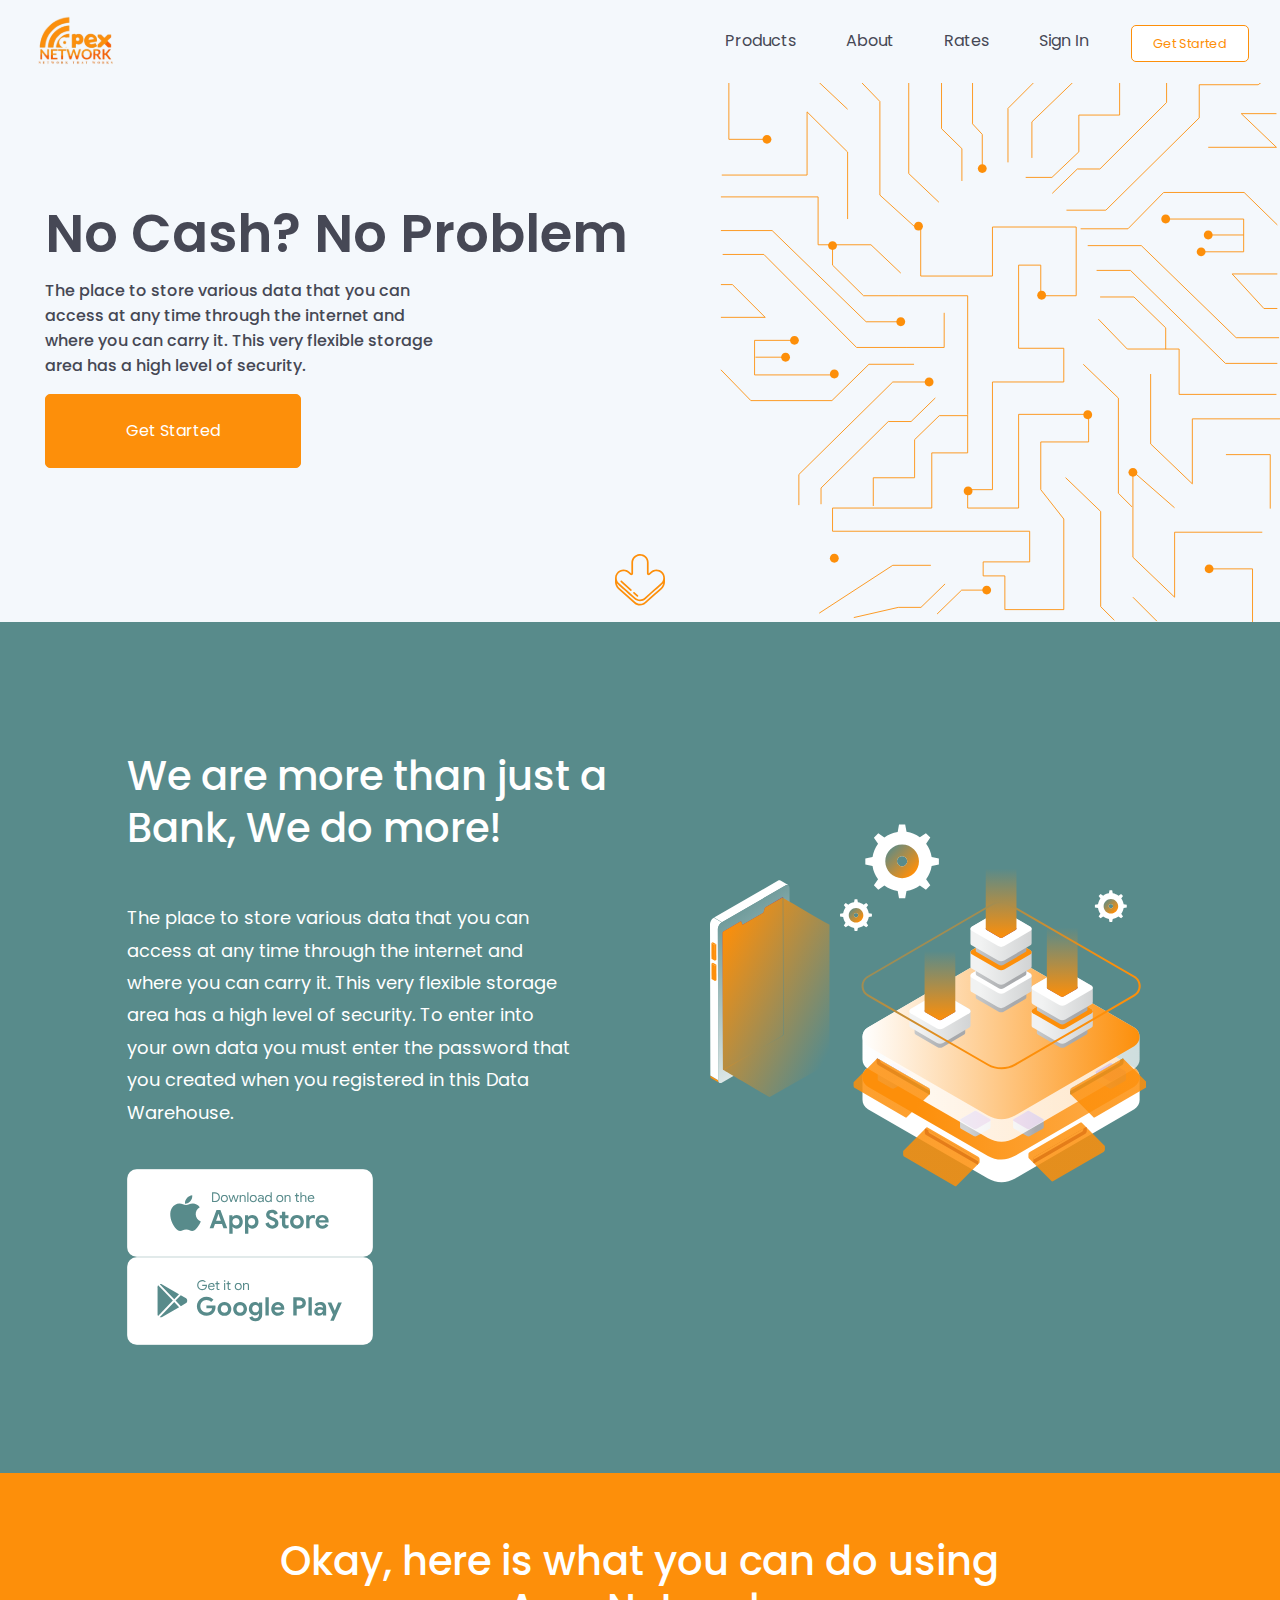
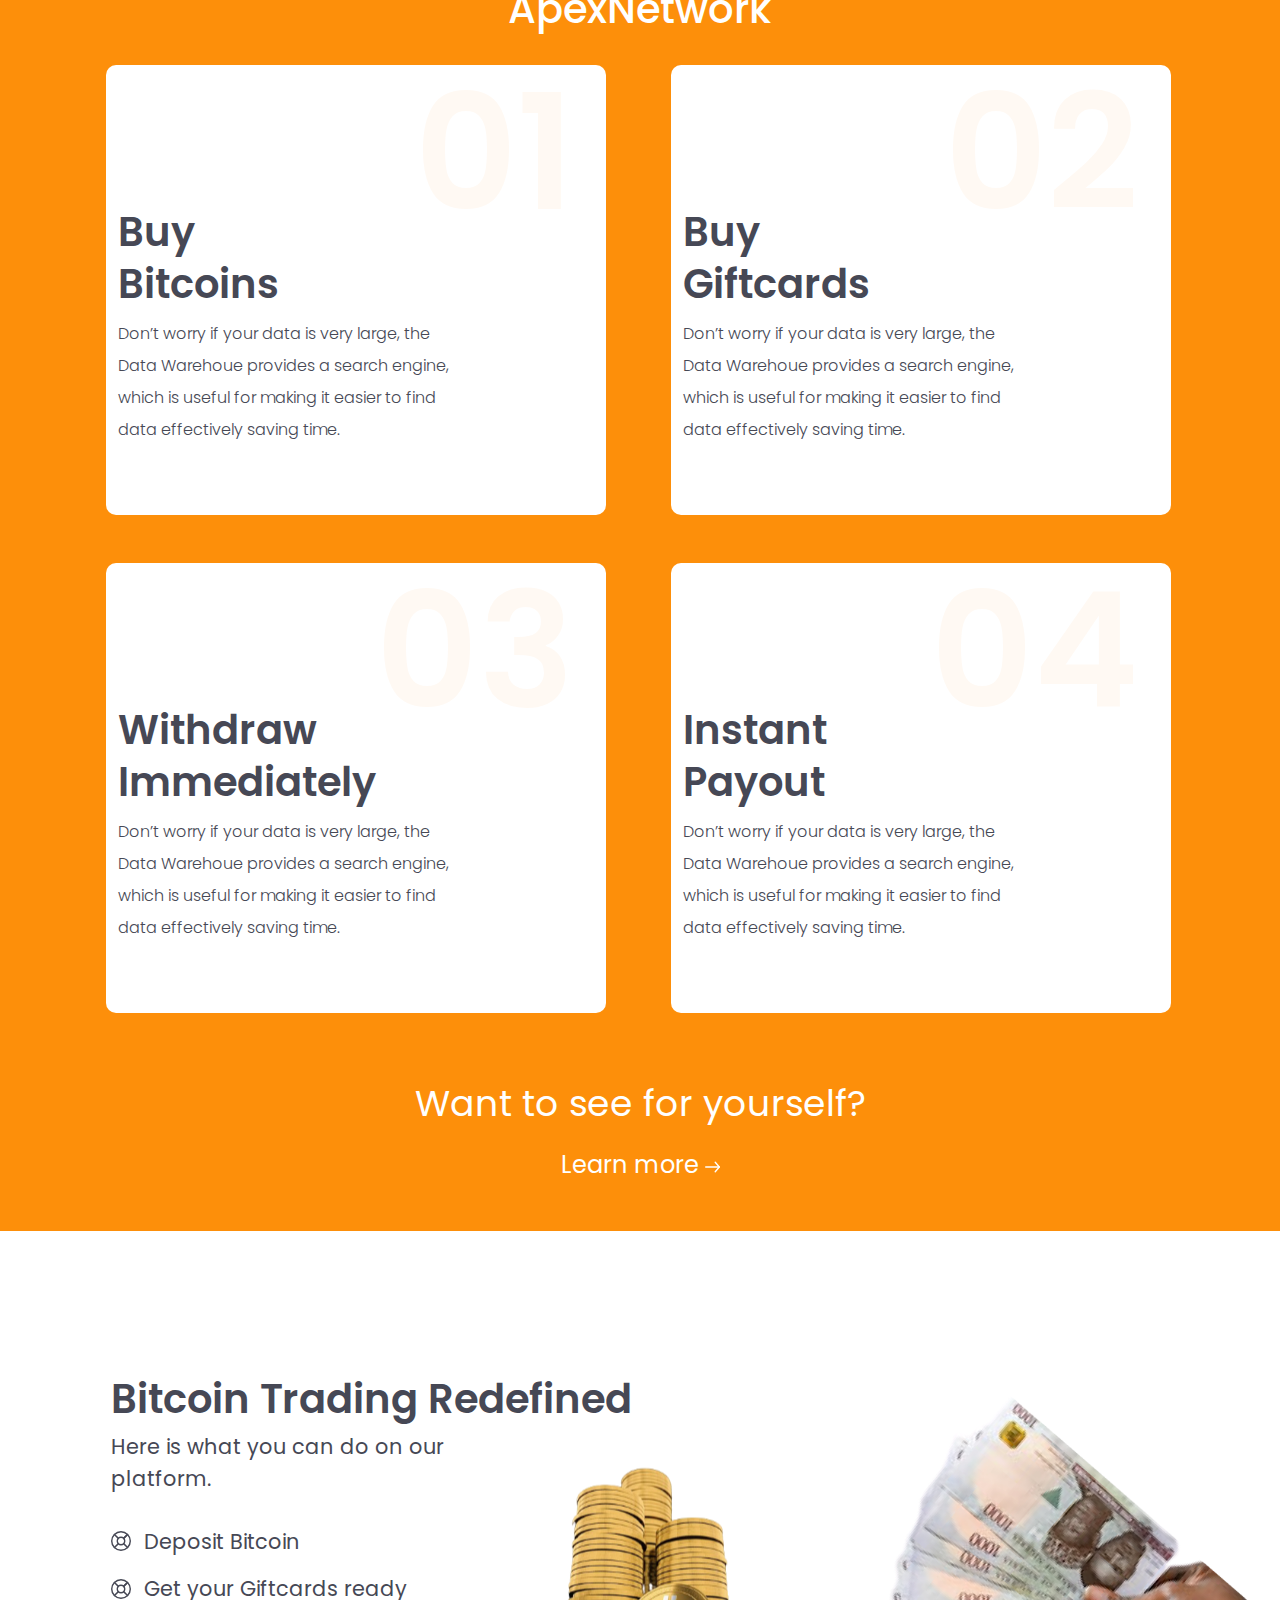
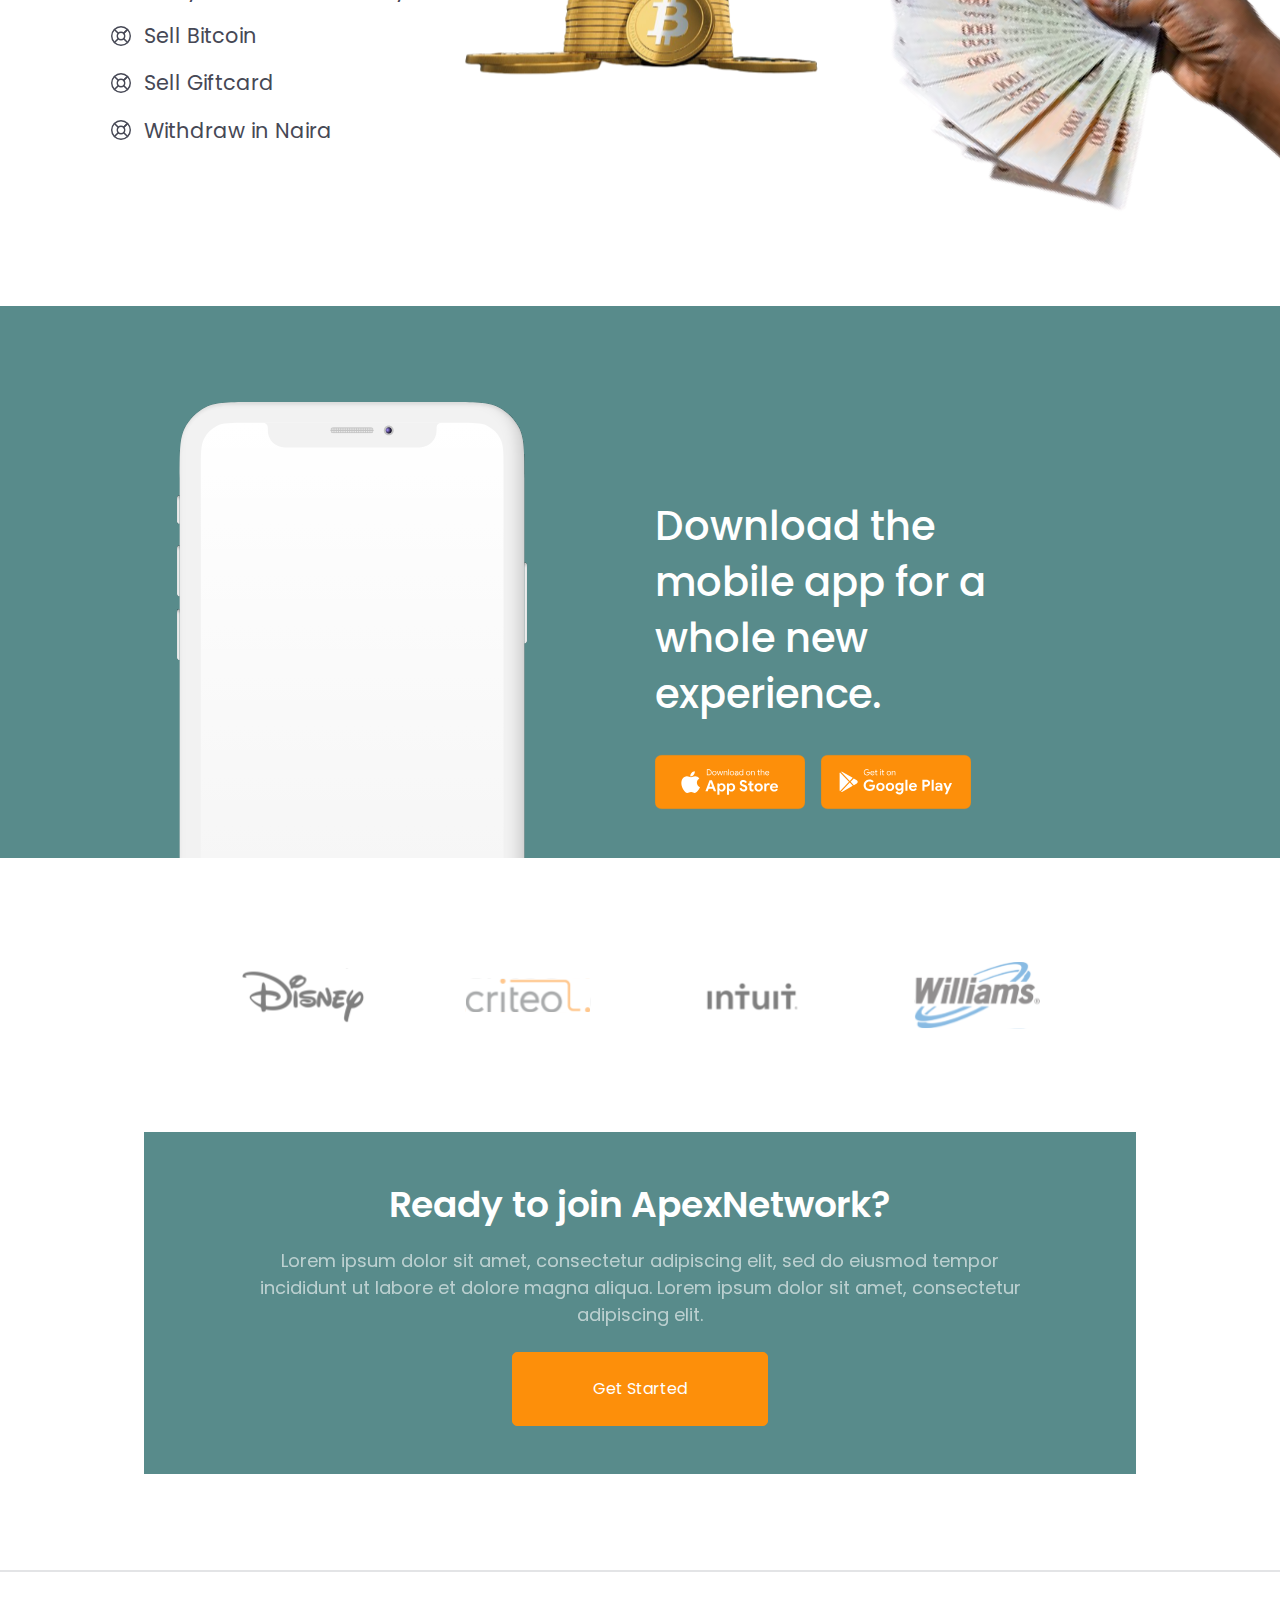
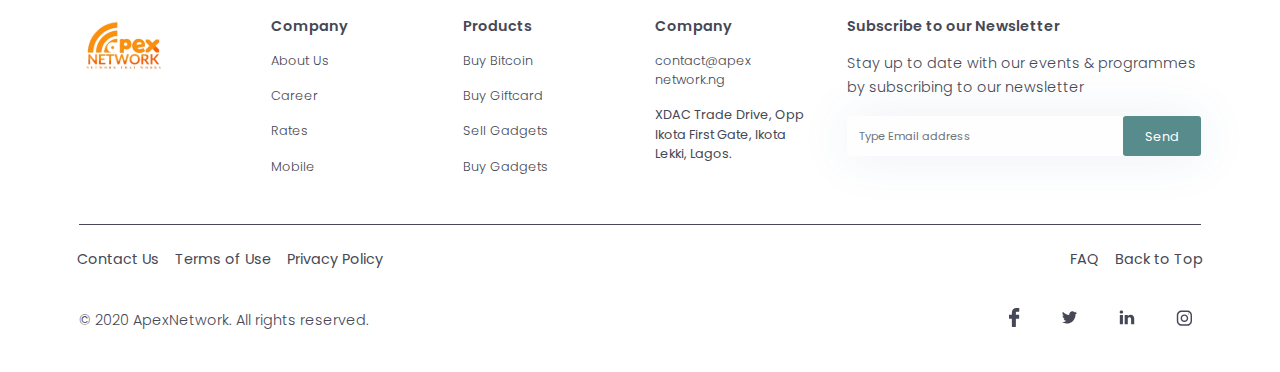
==== index.html @ d87a384f "fix styling" ====
<!DOCTYPE html>
<html lang="en">
  <head>
    <!-- Required meta tags -->
    <meta charset="utf-8" />
    <meta
      name="viewport"
      content="width=device-width, initial-scale=1, shrink-to-fit=no"
    />

    <!-- Bootstrap CSS -->
    <link
      rel="stylesheet"
      href="https://stackpath.bootstrapcdn.com/bootstrap/4.5.2/css/bootstrap.min.css"
      integrity="sha384-JcKb8q3iqJ61gNV9KGb8thSsNjpSL0n8PARn9HuZOnIxN0hoP+VmmDGMN5t9UJ0Z"
      crossorigin="anonymous"
    />

    <title>Apex | Home</title>
    <!-- Main CSS -->
    <link rel="stylesheet" href="./assets/css/style.css" />
  </head>
  <body>
    <!-- ** Header Starts ** -->
    <header id="header">
      <nav class="navbar navbar-expand-lg fixed-top">
        <!-- Container starts -->
        <div class="container">
          <!-- Logo -->
          <a class="navbar-brand" href="./index.html"
            ><img src="./assets/images/logo/logo.svg" class="logo" alt=""
          /></a>

          <!-- Mobile Toggler -->
          <button
            class="navbar-toggler"
            type="button"
            data-toggle="collapse"
            data-target="#navbarTogglerDemo02"
            aria-controls="navbarTogglerDemo02"
            aria-expanded="false"
            style="outline: 0;"
            aria-label="Toggle navigation"
          >
            <span class="bar"></span>
          </button>

          <!-- Nav Items -->
          <div class="collapse navbar-collapse" id="navbarTogglerDemo02">
            <ul class="navbar-nav mt-2 mt-lg-0 ml-auto">
              <li class="nav-item">
                <a class="nav-link" href="./product.html"
                  >Products<span class="sr-only">(current)</span></a
                >
              </li>
              <li class="nav-item">
                <a class="nav-link" href="./about.html">About</a>
              </li>
              <li class="nav-item">
                <a class="nav-link" href="">Rates</a>
              </li>
              <li class="nav-item">
                <a class="nav-link" href="#">Sign In</a>
              </li>
              <li class="nav-item button">
                <a href="" class="btn btn-get-started">Get Started</a>
              </li>
            </ul>
          </div>
        </div>
        <!-- Container ends -->
      </nav>
    </header>
    <!-- Header Ends -->

    <!-- ** Hero Starts ** -->
    <section id="hero">
      <div class="container mobile">
        <div class="row">
          <div class="col-md-6 col-sm-12 text-center hero-content">
            <h1 class="hero-heading">No Cash? No Problem</h1>
            <p class="hero-text">
              The place to store various data that you can access at any time
              through the internet and where you can carry it. This very
              flexible storage area has a high level of security.
            </p>
            <a href="" class="btn btn-primary">Get Started</a>
          </div>
        </div>
        <div class="row text-center">
          <a href="#guide" class="arrow-down">
            <img src="./assets/images/icons/arrow-down.svg" alt="Icon" />
          </a>
        </div>
      </div>
      <img src="./assets/images/hero-img.svg" alt="" class="hero-img mobile" />

      <!-- Desktop -->
      <div class="hero-content-wrapper desktop">
        <!-- Hero Content -->
        <div class="hero-content">
          <h1 class="hero-heading">No Cash? No Problem</h1>
          <p class="hero-text">
            The place to store various data that you can access at any time
            through the internet and where you can carry it. This very flexible
            storage area has a high level of security.
          </p>
          <a href="" class="btn btn-primary">Get Started</a>
        </div>

        <!-- Hero Image -->
        <img
          src="./assets/images/hero-img.svg"
          alt="Network"
          class="desktop-hero-img"
        />
      </div>
      <div class="row text-center">
        <a href="#guide" class="arrow-down">
          <img src="./assets/images/icons/arrow-down.svg" alt="Icon" />
        </a>
      </div>
    </section>
    <!-- Hero Ends -->

    <!-- ** Download Section ** -->
    <section id="download">
      <div class="container">
        <div class="row">
          <div class="col-md-6 col-sm-12">
            <div class="download-content">
              <h2 class="download-heading">
                We are more than just a Bank, We do more!
              </h2>
              <p class="download-text">
                The place to store various data that you can access at any time
                through the internet and where you can carry it. This very
                flexible storage area has a high level of security. To enter
                into your own data you must enter the password that you created
                when you registered in this Data Warehouse.
              </p>
              <div class="download-icons">
                <a href="#" class="apple">
                  <img
                    src="./assets/images/icons/apple-download.svg"
                    alt="Apple Download"
                  />
                </a>
                <a href="#" class="playstore">
                  <img
                    src="./assets/images/icons/playstore-download.svg"
                    alt="Apple Download"
                  />
                </a>
              </div>
            </div>
          </div>
          <div class="col-md-6 col-sm-12">
            <div class="download-img text-center">
              <svg
                width="617"
                height="511"
                viewBox="0 0 617 511"
                fill="none"
                xmlns="http://www.w3.org/2000/svg"
              >
                <path
                  d="M606.9 357C607 351.8 604.4 346.5 599.3 343.5L422 241.3C414.9 237.2 406.1 237.2 399 241.3L223 343.6C217.9 346.6 215.4 351.7 215.4 356.9C215.4 362.1 215.4 383.7 215.4 388.8C215.4 393.9 218 399.1 223.1 402L392.7 499.9C404.6 506.8 419.2 506.7 431 499.8L599.3 402C604.4 399 606.9 393.9 606.9 388.7C606.9 383.6 606.8 362.1 606.9 357Z"
                  fill="url(#paint0_linear)"
                />
                <path
                  d="M399 241.3L223 343.6C212.8 349.5 212.9 364.2 223 370.1L392.6 468C404.5 474.9 419.1 474.8 430.9 467.9L599.2 370.1C609.4 364.2 609.3 349.5 599.2 343.6L422 241.3C414.9 237.1 406.1 237.2 399 241.3Z"
                  fill="url(#paint1_linear)"
                />
                <path
                  d="M376.9 471.2L305.3 429.8C304.2 429.2 303.4 429.7 303.4 430.9V435.2C303.4 436.4 304.3 437.9 305.3 438.5L376.9 479.9C378 480.5 378.8 480 378.8 478.8V474.5C378.9 473.3 378 471.8 376.9 471.2Z"
                  fill="url(#paint2_linear)"
                />
                <path
                  d="M376.9 471.2L308.3 431.6V432.5C308.3 433.7 309.2 435.2 310.2 435.8L378.8 475.4V474.5C378.9 473.3 378 471.8 376.9 471.2Z"
                  fill="white"
                />
                <path
                  d="M458.7 469.2L530.3 427.8C531.4 427.2 532.2 427.7 532.2 428.9V433.2C532.2 434.4 531.3 435.9 530.3 436.5L458.7 477.9C457.6 478.5 456.8 478 456.8 476.8V472.5C456.7 471.3 457.6 469.8 458.7 469.2Z"
                  fill="url(#paint3_linear)"
                />
                <path
                  d="M458.7 469.2L527.3 429.6V430.5C527.3 431.7 526.4 433.2 525.4 433.8L456.8 473.4V472.5C456.7 471.3 457.6 469.8 458.7 469.2Z"
                  fill="white"
                />
                <path
                  opacity="0.85"
                  d="M557.8 454.6C557.8 454.1 557.6 453.7 557.4 453.5L524.9 420.9C524.5 420.6 524 420.5 523.3 420.9L451.7 462.3C451.2 462.6 450.8 463.1 450.4 463.6C450 464.2 449.8 465 449.8 465.6V469.9C449.8 470.4 450 470.8 450.3 471.1L482.7 503.6C482.7 503.6 482.7 503.6 482.8 503.7L482.9 503.8C483.3 504 483.8 504 484.3 503.7L555.9 462.3C557 461.7 557.8 460.2 557.8 459V454.6Z"
                  fill="url(#paint4_linear)"
                />
                <path
                  opacity="0.85"
                  d="M272.8 461.6C272.8 461.1 273 460.7 273.2 460.5L305.7 427.9C306.1 427.6 306.6 427.5 307.3 427.9L378.9 469.3C379.4 469.6 379.8 470.1 380.2 470.6C380.6 471.2 380.8 472 380.8 472.6V476.9C380.8 477.4 380.6 477.8 380.3 478.1L347.9 510.6C347.9 510.6 347.9 510.6 347.8 510.7L347.7 510.8C347.3 511 346.8 511 346.3 510.7L274.7 469.3C273.6 468.7 272.8 467.2 272.8 466V461.6Z"
                  fill="url(#paint5_linear)"
                />
                <path
                  d="M587.699 350C587.699 349.4 587.399 348.9 586.899 348.5L567.299 337.2C566.499 336.7 565.499 336.7 564.799 337.2L545.199 348.5C544.599 348.8 544.399 349.4 544.399 350V360.2C544.399 360.8 544.699 361.3 545.199 361.7L563.999 372.5C565.299 373.3 566.899 373.3 568.199 372.5L586.799 361.7C587.399 361.4 587.599 360.8 587.599 360.2L587.699 350Z"
                  fill="url(#paint6_linear)"
                />
                <path
                  d="M564.7 337.2L545.2 348.5C544.1 349.2 544.1 350.8 545.2 351.4L564 362.2C565.3 363 566.9 363 568.2 362.2L586.8 351.4C587.9 350.7 587.9 349.1 586.8 348.5L567.2 337.2C566.4 336.8 565.5 336.8 564.7 337.2Z"
                  fill="url(#paint7_linear)"
                />
                <path
                  d="M471.4 417.4C471.4 416.8 471.1 416.3 470.6 415.9L451 404.6C450.2 404.1 449.2 404.1 448.5 404.6L429 415.9C428.4 416.2 428.2 416.8 428.2 417.4V427.6C428.2 428.2 428.5 428.7 429 429.1L447.8 439.9C449.1 440.7 450.7 440.7 452 439.9L470.6 429.1C471.2 428.8 471.4 428.2 471.4 427.6V417.4Z"
                  fill="url(#paint8_linear)"
                />
                <path
                  d="M448.4 404.6L428.9 415.9C427.8 416.6 427.8 418.2 428.9 418.8L447.7 429.6C449 430.4 450.6 430.4 451.9 429.6L470.5 418.8C471.6 418.1 471.6 416.5 470.5 415.9L450.9 404.6C450.2 404.2 449.2 404.2 448.4 404.6Z"
                  fill="url(#paint9_linear)"
                />
                <path
                  d="M236.9 350C236.9 349.4 237.2 348.9 237.7 348.5L257.3 337.2C258.1 336.7 259.1 336.7 259.8 337.2L279.3 348.5C279.9 348.8 280.1 349.4 280.1 350V360.2C280.1 360.8 279.8 361.3 279.3 361.7L260.6 372.5C259.3 373.3 257.7 373.3 256.4 372.5L237.8 361.7C237.2 361.4 237 360.8 237 360.2L236.9 350Z"
                  fill="url(#paint10_linear)"
                />
                <path
                  d="M259.9 337.2L279.4 348.5C280.5 349.2 280.5 350.8 279.4 351.4L260.6 362.2C259.3 363 257.7 363 256.4 362.2L237.8 351.5C236.7 350.8 236.7 349.2 237.8 348.6L257.4 337.3C258.2 336.8 259.1 336.8 259.9 337.2Z"
                  fill="url(#paint11_linear)"
                />
                <path
                  d="M353.2 417.4C353.2 416.8 353.5 416.3 354 415.9L373.6 404.6C374.4 404.1 375.4 404.1 376.1 404.6L395.6 415.9C396.2 416.2 396.4 416.8 396.4 417.4V427.6C396.4 428.2 396.1 428.7 395.6 429.1L376.8 439.9C375.5 440.7 373.9 440.7 372.6 439.9L354 429.1C353.4 428.8 353.2 428.2 353.2 427.6V417.4Z"
                  fill="url(#paint12_linear)"
                />
                <path
                  d="M376.2 404.6L395.7 415.9C396.8 416.6 396.8 418.2 395.7 418.8L376.9 429.6C375.6 430.4 374 430.4 372.7 429.6L354.1 418.8C353 418.1 353 416.5 354.1 415.9L373.7 404.6C374.4 404.2 375.4 404.2 376.2 404.6Z"
                  fill="url(#paint13_linear)"
                />
                <path
                  d="M606.9 300C607 294.8 604.4 289.5 599.3 286.5L422 184.2C414.9 180.1 406.1 180.1 399 184.2L223 286.5C217.9 289.5 215.4 294.6 215.4 299.8C215.4 305 215.4 326.6 215.4 331.7C215.4 336.8 218 342 223.1 344.9L392.7 442.8C404.6 449.7 419.2 449.6 431 442.7L599.3 344.9C604.4 341.9 606.9 336.8 606.9 331.6C606.9 326.5 606.8 305 606.9 300Z"
                  fill="url(#paint14_linear)"
                />
                <path
                  d="M399 184.2L223 286.5C212.8 292.4 212.9 307.1 223 313L392.6 410.9C404.5 417.8 419.1 417.7 430.9 410.8L599.2 313C609.4 307.1 609.3 292.4 599.2 286.5L422 184.2C414.9 180.1 406.1 180.1 399 184.2Z"
                  fill="url(#paint15_linear)"
                />
                <path
                  d="M510.7 372.1L582.3 330.7C583.4 330.1 584.2 330.6 584.2 331.8V336.1C584.2 337.3 583.3 338.8 582.3 339.4L510.7 380.8C509.6 381.4 508.8 380.9 508.8 379.7V375.4C508.7 374.2 509.6 372.7 510.7 372.1Z"
                  fill="url(#paint16_linear)"
                />
                <path
                  d="M510.7 372.1L579.3 332.5V333.4C579.3 334.6 578.4 336.1 577.4 336.7L508.8 376.3V375.4C508.7 374.2 509.6 372.7 510.7 372.1Z"
                  fill="white"
                />
                <path
                  opacity="0.85"
                  d="M616.8 364.5C616.8 364 616.6 363.6 616.4 363.4L583.9 330.8C583.5 330.5 583 330.4 582.3 330.8L510.7 372.2C510.2 372.5 509.8 373 509.4 373.5C509 374.1 508.8 374.9 508.8 375.5V379.8C508.8 380.3 509 380.7 509.3 381L541.7 413.5C541.7 413.5 541.7 413.5 541.8 413.6L541.9 413.7C542.3 413.9 542.8 413.9 543.3 413.6L614.9 372.2C616 371.6 616.8 370.1 616.8 368.9V364.5Z"
                  fill="url(#paint17_linear)"
                />
                <path
                  d="M308.9 372.1L237.3 330.7C236.2 330.1 235.4 330.6 235.4 331.8V336.1C235.4 337.3 236.3 338.8 237.3 339.4L308.9 380.8C310 381.4 310.8 380.9 310.8 379.7V375.4C310.9 374.2 310 372.7 308.9 372.1Z"
                  fill="url(#paint18_linear)"
                />
                <path
                  d="M308.9 372.1L240.3 332.5V333.4C240.3 334.6 241.2 336.1 242.2 336.7L310.8 376.3V375.4C310.9 374.2 310 372.7 308.9 372.1Z"
                  fill="white"
                />
                <path
                  opacity="0.85"
                  d="M202.8 364.5C202.8 364 203 363.6 203.2 363.4L235.7 330.8C236.1 330.5 236.6 330.4 237.3 330.8L308.9 372.2C309.4 372.5 309.8 373 310.2 373.5C310.6 374.1 310.8 374.9 310.8 375.5V379.8C310.8 380.3 310.6 380.7 310.3 381L277.9 413.5C277.9 413.5 277.9 413.5 277.8 413.6L277.7 413.7C277.3 413.9 276.8 413.9 276.3 413.6L204.7 372.2C203.6 371.6 202.8 370.1 202.8 368.9V364.5Z"
                  fill="url(#paint19_linear)"
                />
                <path
                  d="M446.899 227.1C446.899 226.2 446.399 225.2 445.499 224.7L413.099 206C411.799 205.2 410.199 205.3 408.899 206L376.799 224.7C375.899 225.2 375.399 226.2 375.399 227.1V243.9C375.399 244.8 375.899 245.8 376.799 246.3L407.799 264.2C409.999 265.5 412.599 265.4 414.799 264.2L445.499 246.3C446.399 245.8 446.899 244.8 446.899 243.9V227.1Z"
                  fill="url(#paint20_linear)"
                />
                <path
                  d="M408.899 206L376.8 224.7C374.9 225.8 374.9 228.5 376.8 229.5L407.8 247.4C410 248.7 412.6 248.6 414.8 247.4L445.5 229.5C447.4 228.4 447.4 225.7 445.5 224.7L413.099 206C411.799 205.3 410.199 205.3 408.899 206Z"
                  fill="url(#paint21_linear)"
                />
                <path
                  d="M454.299 213.3C454.299 212.2 453.699 211 452.599 210.4L413.499 187.8C411.899 186.9 409.999 186.9 408.399 187.8L369.599 210.4C368.499 211.1 367.899 212.2 367.899 213.3V233.6C367.899 234.7 368.499 235.9 369.599 236.5L406.999 258.1C409.599 259.6 412.799 259.6 415.499 258.1L452.599 236.5C453.699 235.8 454.299 234.7 454.299 233.6V213.3Z"
                  fill="url(#paint22_linear)"
                />
                <path
                  d="M408.499 187.8L369.699 210.4C367.499 211.7 367.499 214.9 369.699 216.2L407.099 237.8C409.699 239.3 412.899 239.3 415.599 237.8L452.699 216.2C454.899 214.9 454.899 211.7 452.699 210.4L413.599 187.8C411.999 186.9 409.999 186.9 408.499 187.8Z"
                  fill="url(#paint23_linear)"
                />
                <path
                  d="M446.899 194C446.899 193.1 446.399 192.1 445.499 191.6L413.099 172.9C411.799 172.1 410.199 172.2 408.899 172.9L376.799 191.6C375.899 192.1 375.399 193.1 375.399 194V210.8C375.399 211.7 375.899 212.7 376.799 213.2L407.799 231.1C409.999 232.4 412.599 232.3 414.799 231.1L445.499 213.2C446.399 212.7 446.899 211.7 446.899 210.8V194Z"
                  fill="url(#paint24_linear)"
                />
                <path
                  d="M408.899 172.9L376.8 191.6C374.9 192.7 374.9 195.4 376.8 196.4L407.8 214.3C410 215.6 412.6 215.5 414.8 214.3L445.5 196.4C447.4 195.3 447.4 192.6 445.5 191.6L413.099 172.9C411.799 172.2 410.199 172.2 408.899 172.9Z"
                  fill="url(#paint25_linear)"
                />
                <path
                  d="M454.299 180.2C454.299 179.1 453.699 177.9 452.599 177.3L413.499 154.7C411.899 153.8 409.999 153.8 408.399 154.7L369.599 177.3C368.499 178 367.899 179.1 367.899 180.2V200.5C367.899 201.6 368.499 202.8 369.599 203.4L406.999 225C409.599 226.5 412.799 226.5 415.499 225L452.599 203.4C453.699 202.7 454.299 201.6 454.299 200.5V180.2Z"
                  fill="url(#paint26_linear)"
                />
                <path
                  d="M408.499 154.7L369.699 177.3C367.499 178.6 367.499 181.8 369.699 183.1L407.099 204.7C409.699 206.2 412.899 206.2 415.599 204.7L452.699 183.1C454.899 181.8 454.899 178.6 452.699 177.3L413.599 154.7C411.999 153.8 409.999 153.8 408.499 154.7Z"
                  fill="url(#paint27_linear)"
                />
                <path
                  d="M446.899 160.9C446.899 160 446.399 159 445.499 158.5L413.099 139.8C411.799 139 410.199 139.1 408.899 139.8L376.799 158.5C375.899 159 375.399 160 375.399 160.9V177.7C375.399 178.6 375.899 179.6 376.799 180.1L407.799 198C409.999 199.3 412.599 199.2 414.799 198L445.499 180.1C446.399 179.6 446.899 178.6 446.899 177.7V160.9Z"
                  fill="url(#paint28_linear)"
                />
                <path
                  d="M408.899 139.8L376.8 158.5C374.9 159.6 374.9 162.3 376.8 163.3L407.8 181.2C410 182.5 412.6 182.4 414.8 181.2L445.5 163.3C447.4 162.2 447.4 159.5 445.5 158.5L413.099 139.8C411.799 139.1 410.199 139.1 408.899 139.8Z"
                  fill="url(#paint29_linear)"
                />
                <path
                  d="M454.299 147.1C454.299 146 453.699 144.8 452.599 144.2L413.499 121.6C411.899 120.7 409.999 120.7 408.399 121.6L369.599 144.2C368.499 144.9 367.899 146 367.899 147.1V167.4C367.899 168.5 368.499 169.7 369.599 170.3L406.999 191.9C409.599 193.4 412.799 193.4 415.499 191.9L452.599 170.3C453.699 169.6 454.299 168.5 454.299 167.4V147.1Z"
                  fill="url(#paint30_linear)"
                />
                <path
                  d="M408.499 121.6L369.699 144.2C367.499 145.5 367.499 148.7 369.699 150L407.099 171.6C409.699 173.1 412.899 173.1 415.599 171.6L452.699 150C454.899 148.7 454.899 145.5 452.699 144.2L413.599 121.6C411.999 120.7 409.999 120.7 408.499 121.6Z"
                  fill="url(#paint31_linear)"
                />
                <path
                  d="M409.8 134.2L390.3 145.5C389.2 146.2 389.2 147.8 390.3 148.4L409.1 159.3C410.4 160.1 412 160.1 413.4 159.3L432.1 148.4C433.2 147.7 433.2 146.1 432.1 145.5L412.4 134.1C411.6 133.7 410.6 133.7 409.8 134.2Z"
                  fill="url(#paint32_linear)"
                />
                <path
                  d="M432.9 52H389.5V146.9C389.5 147.5 389.7 148.1 390.3 148.5L409.1 159.4C410.4 160.2 412 160.2 413.4 159.4L432.1 148.5C432.7 148.1 433 147.5 432.9 146.9V52Z"
                  fill="url(#paint33_linear)"
                />
                <path
                  d="M533.2 277.3C533.2 276.4 532.7 275.4 531.8 274.9L499.4 256.2C498.1 255.4 496.5 255.5 495.2 256.2L463.1 274.9C462.2 275.4 461.7 276.4 461.7 277.3V294.1C461.7 295 462.2 296 463.1 296.5L494.1 314.4C496.3 315.7 498.9 315.6 501.1 314.4L531.8 296.5C532.7 296 533.2 295 533.2 294.1V277.3Z"
                  fill="url(#paint34_linear)"
                />
                <path
                  d="M495.3 256.2L463.2 274.9C461.3 276 461.3 278.7 463.2 279.7L494.2 297.6C496.4 298.9 499 298.8 501.2 297.6L531.9 279.7C533.8 278.6 533.8 275.9 531.9 274.9L499.5 256.2C498.2 255.5 496.6 255.5 495.3 256.2Z"
                  fill="url(#paint35_linear)"
                />
                <path
                  d="M540.7 263.5C540.7 262.4 540.1 261.2 539 260.6L499.9 238C498.3 237.1 496.4 237.1 494.8 238L456 260.6C454.9 261.3 454.3 262.4 454.3 263.5V283.8C454.3 284.9 454.9 286.1 456 286.7L493.4 308.3C496 309.8 499.2 309.8 501.9 308.3L539 286.7C540.1 286 540.7 284.9 540.7 283.8V263.5Z"
                  fill="url(#paint36_linear)"
                />
                <path
                  d="M494.8 238L456 260.6C453.8 261.9 453.8 265.1 456 266.4L493.4 288C496 289.5 499.2 289.5 501.9 288L539 266.4C541.2 265.1 541.2 261.9 539 260.6L499.9 238C498.3 237.1 496.4 237.1 494.8 238Z"
                  fill="url(#paint37_linear)"
                />
                <path
                  d="M533.2 244.2C533.2 243.3 532.7 242.3 531.8 241.8L499.4 223.1C498.1 222.3 496.5 222.4 495.2 223.1L463.1 241.8C462.2 242.3 461.7 243.3 461.7 244.2V261C461.7 261.9 462.2 262.9 463.1 263.4L494.1 281.3C496.3 282.6 498.9 282.5 501.1 281.3L531.8 263.4C532.7 262.9 533.2 261.9 533.2 261V244.2Z"
                  fill="url(#paint38_linear)"
                />
                <path
                  d="M495.3 223.1L463.2 241.8C461.3 242.9 461.3 245.6 463.2 246.6L494.2 264.5C496.4 265.8 499 265.7 501.2 264.5L531.9 246.6C533.8 245.5 533.8 242.8 531.9 241.8L499.5 223.1C498.2 222.4 496.6 222.4 495.3 223.1Z"
                  fill="url(#paint39_linear)"
                />
                <path
                  d="M540.7 230.4C540.7 229.3 540.1 228.1 539 227.5L499.9 204.9C498.3 204 496.4 204 494.8 204.9L456 227.5C454.9 228.2 454.3 229.3 454.3 230.4V250.7C454.3 251.8 454.9 253 456 253.6L493.4 275.2C496 276.7 499.2 276.7 501.9 275.2L539 253.6C540.1 252.9 540.7 251.8 540.7 250.7V230.4Z"
                  fill="url(#paint40_linear)"
                />
                <path
                  d="M494.8 204.9L456 227.5C453.8 228.8 453.8 232 456 233.3L493.4 254.9C496 256.4 499.2 256.4 501.9 254.9L539 233.3C541.2 232 541.2 228.8 539 227.5L499.9 204.9C498.3 204 496.4 204 494.8 204.9Z"
                  fill="url(#paint41_linear)"
                />
                <path
                  d="M496.2 217.5L476.7 228.8C475.6 229.5 475.6 231.1 476.7 231.7L495.5 242.6C496.8 243.4 498.4 243.4 499.8 242.6L518.5 231.7C519.6 231 519.6 229.4 518.5 228.8L498.7 217.5C497.9 217 496.9 217 496.2 217.5Z"
                  fill="url(#paint42_linear)"
                />
                <path
                  d="M519.2 135.3H475.8V230.2C475.8 230.8 476 231.4 476.6 231.8L495.4 242.7C496.7 243.5 498.3 243.5 499.7 242.7L518.4 231.8C519 231.4 519.3 230.8 519.2 230.2V135.3Z"
                  fill="url(#paint43_linear)"
                />
                <path
                  d="M360.5 277.3C360.5 276.4 360 275.4 359.1 274.9L326.7 256.2C325.4 255.4 323.8 255.5 322.5 256.2L290.4 274.9C289.5 275.4 289 276.4 289 277.3V294.1C289 295 289.5 296 290.4 296.5L321.4 314.4C323.6 315.7 326.2 315.6 328.4 314.4L359.1 296.5C360 296 360.5 295 360.5 294.1V277.3Z"
                  fill="url(#paint44_linear)"
                />
                <path
                  d="M322.6 256.2L290.5 274.9C288.6 276 288.6 278.7 290.5 279.7L321.5 297.6C323.7 298.9 326.3 298.8 328.5 297.6L359.2 279.7C361.1 278.6 361.1 275.9 359.2 274.9L326.8 256.2C325.5 255.5 323.9 255.5 322.6 256.2Z"
                  fill="url(#paint45_linear)"
                />
                <path
                  d="M368 263.5C368 262.4 367.4 261.2 366.3 260.6L327.2 238C325.6 237.1 323.7 237.1 322.1 238L283.3 260.6C282.2 261.3 281.6 262.4 281.6 263.5V283.8C281.6 284.9 282.2 286.1 283.3 286.7L320.7 308.3C323.3 309.8 326.5 309.8 329.2 308.3L366.3 286.7C367.4 286 368 284.9 368 283.8V263.5Z"
                  fill="url(#paint46_linear)"
                />
                <path
                  d="M322.099 238L283.299 260.6C281.099 261.9 281.099 265.1 283.299 266.4L320.699 288C323.299 289.5 326.499 289.5 329.199 288L366.299 266.4C368.499 265.1 368.499 261.9 366.299 260.6L327.199 238C325.599 237.1 323.699 237.1 322.099 238Z"
                  fill="url(#paint47_linear)"
                />
                <path
                  d="M323.5 250.6L304 261.9C302.9 262.6 302.9 264.2 304 264.8L322.8 275.7C324.1 276.5 325.7 276.5 327.1 275.7L345.8 264.8C346.9 264.1 346.9 262.5 345.8 261.9L326.1 250.5C325.2 250.1 324.2 250.1 323.5 250.6Z"
                  fill="url(#paint48_linear)"
                />
                <path
                  d="M346.5 168.4H303.1V263.3C303.1 263.9 303.3 264.5 303.9 264.9L322.7 275.8C324 276.6 325.6 276.6 327 275.8L345.7 264.9C346.3 264.5 346.6 263.9 346.5 263.3V168.4Z"
                  fill="url(#paint49_linear)"
                />
                <path
                  d="M411.8 345.7C404.9 345.7 398 343.9 392 340.4L222.4 242.5C217.2 239.5 214.1 234.1 214.1 228.1C214.1 222.1 217.2 216.7 222.4 213.7L398.4 111.4C402.1 109.2 406.3 108.1 410.6 108.1C414.9 108.1 419.1 109.2 422.8 111.4L600.1 213.7C605.3 216.7 608.4 222.1 608.4 228.1C608.4 234.1 605.3 239.5 600.1 242.5L431.8 340.3C425.6 343.8 418.7 345.7 411.8 345.7ZM410.5 110.8C406.7 110.8 402.9 111.8 399.7 113.7L223.7 216C219.4 218.5 216.8 223 216.8 228.1C216.8 233.1 219.4 237.6 223.8 240.1L393.4 338C399 341.2 405.4 342.9 411.8 342.9C418.3 342.9 424.7 341.2 430.3 337.9L598.6 240.1C602.9 237.6 605.5 233.1 605.5 228C605.5 223 602.9 218.5 598.5 216L421.3 113.7C418 111.8 414.3 110.8 410.5 110.8Z"
                  fill="url(#paint50_linear)"
                />
                <path
                  d="M99.5998 79C99.4998 79 99.3998 78.9 99.3998 78.9C99.3998 78.9 99.2998 78.9 99.2998 78.8H99.1998H99.0998C98.9998 78.8 98.9998 78.8 98.8998 78.7H98.7998C98.6998 78.7 98.5998 78.7 98.4998 78.7H98.3998C98.2998 78.7 98.1998 78.7 98.0998 78.7H97.9998C97.8998 78.7 97.8998 78.7 97.7998 78.7H97.6998C97.5998 78.7 97.5998 78.7 97.4998 78.7C97.3998 78.7 97.2998 78.7 97.2998 78.7H97.1998H97.0998C96.9998 78.7 96.7998 78.8 96.6998 78.8C96.6998 78.8 96.5998 78.8 96.5998 78.9H96.4998C96.2998 79 95.9998 79.1 95.7998 79.3L5.7998 131.3L16.9998 137.8L107 85.8C107.2 85.7 107.5 85.5 107.7 85.4H107.8H107.9C108 85.3 108.2 85.3 108.3 85.3H108.4H108.5C108.6 85.3 108.7 85.3 108.7 85.3H108.8C108.9 85.3 108.9 85.3 109 85.3C109.1 85.3 109.1 85.3 109.2 85.3H109.3C109.4 85.3 109.5 85.3 109.6 85.3H109.7C109.8 85.3 109.9 85.3 110 85.3C110 85.3 110 85.3 110.1 85.3H110.2C110.3 85.3 110.3 85.3 110.4 85.3C110.5 85.3 110.5 85.3 110.5 85.4H110.6C110.6 85.4 110.6 85.4 110.7 85.4C110.8 85.4 110.9 85.5 111 85.5L99.5998 79Z"
                  fill="url(#paint51_linear)"
                />
                <path
                  d="M11.5999 361.1L0.399902 354.6C0.399902 356.4 0.999901 357.6 1.9999 358.2L13.1999 364.7C12.2999 364.2 11.5999 362.9 11.5999 361.1Z"
                  fill="url(#paint52_linear)"
                />
                <path
                  d="M5.5 131.4C5.1 131.6 4.8 131.9 4.4 132.1C4.3 132.2 4.2 132.3 4.1 132.4C3.9 132.5 3.8 132.7 3.6 132.8C3.5 132.9 3.4 132.9 3.4 133C3.3 133.1 3.3 133.1 3.2 133.2C3.1 133.3 3.1 133.4 3 133.4C2.8 133.6 2.7 133.8 2.5 134C2.4 134.1 2.4 134.1 2.3 134.2L2.2 134.3C2.2 134.4 2.1 134.4 2.1 134.5C2 134.7 1.9 134.8 1.8 135C1.7 135.2 1.6 135.3 1.5 135.5C1.4 135.6 1.4 135.8 1.3 135.9C1.2 136.1 1.1 136.2 1.1 136.4C0.999998 136.5 0.900002 136.7 0.900002 136.8C0.800002 137 0.799997 137.1 0.699997 137.3C0.599997 137.5 0.6 137.7 0.5 137.8C0.5 137.9 0.400002 138 0.400002 138.1V138.2C0.400002 138.3 0.400002 138.3 0.400002 138.4C0.300002 138.6 0.299997 138.8 0.199997 139.1C0.199997 139.2 0.0999985 139.4 0.0999985 139.5C0.0999985 139.6 0.0999985 139.6 0.0999985 139.7C0.0999985 139.8 0.0999985 139.8 0.0999985 139.9C0.0999985 140.3 0 140.6 0 141L0.5 354.5L11.7 361L11.1 147.6C11.1 147.2 11.1 146.9 11.2 146.5C11.2 146.4 11.2 146.4 11.2 146.3C11.2 146.2 11.2 146.2 11.2 146.1C11.2 146 11.2 145.8 11.3 145.7C11.3 145.5 11.4 145.3 11.5 145.1C11.5 145 11.5 145 11.6 144.9V144.8C11.6 144.7 11.7 144.6 11.7 144.5C11.8 144.3 11.8 144.1 11.9 144C12 143.8 12 143.7 12.1 143.5C12.2 143.4 12.2 143.2 12.3 143.1C12.4 142.9 12.5 142.8 12.5 142.6C12.6 142.5 12.6 142.3 12.7 142.2C12.8 142 12.9 141.9 13 141.7C13.1 141.5 13.2 141.4 13.3 141.2C13.3 141.1 13.4 141.1 13.4 141L13.5 140.9C13.6 140.8 13.6 140.8 13.7 140.7C13.8 140.5 14 140.3 14.2 140.1C14.3 140 14.3 140 14.4 139.9C14.5 139.8 14.5 139.8 14.6 139.7C14.7 139.6 14.7 139.5 14.8 139.5C15 139.3 15.1 139.2 15.3 139.1C15.4 139 15.5 138.9 15.6 138.8C15.9 138.5 16.3 138.3 16.7 138.1L5.5 131.4Z"
                  fill="url(#paint53_linear)"
                />
                <path
                  d="M106.7 85.9C109.8 84.1 112.3 85.6 112.3 89.1L112.8 302.6C112.8 306.2 110.3 310.5 107.2 312.3L17.2001 364.3C14.1001 366.1 11.6001 364.7 11.6001 361.1L11.1001 147.6C11.1001 144 13.6001 139.7 16.7001 137.9L106.7 85.9Z"
                  fill="url(#paint54_linear)"
                />
                <path
                  d="M7 192.2L2.1 189.3L2 167.3L6.9 170.2L7 192.2Z"
                  fill="#FD8F0A"
                />
                <path
                  d="M6.9 170.2L2 167.3L4 166.2L8.9 169L6.9 170.2Z"
                  fill="#FD8F0A"
                />
                <path
                  d="M8.8999 169L8.9999 191L6.9999 192.2L6.8999 170.2L8.8999 169Z"
                  fill="#FD8F0A"
                />
                <path
                  d="M7.1001 220.9L2.2001 218.1L2.1001 196.1L7.0001 199L7.1001 220.9Z"
                  fill="#FD8F0A"
                />
                <path
                  d="M7.0001 199L2.1001 196.1L4.1001 195L9.0001 197.8L7.0001 199Z"
                  fill="#FD8F0A"
                />
                <path
                  d="M9 197.8L9.1 219.8L7.1 220.9L7 199L9 197.8Z"
                  fill="#FD8F0A"
                />
                <path
                  d="M102.3 102.7C102.9 102.3 103.4 102.6 103.4 103.3L103.9 296.1C103.9 296.8 103.4 297.7 102.8 298L19.4999 346.1C18.8999 346.5 18.3999 346.2 18.3999 345.5L17.8999 152.7C17.8999 152 18.3999 151.1 18.9999 150.8L42.9999 137C43.4999 136.7 43.8999 136.8 44.0999 137.2L45.5999 140.9C45.7999 141.3 46.1999 141.4 46.6999 141.1L74.7999 124.9C75.2999 124.6 75.6999 124.1 75.8999 123.5L77.3999 118C77.5999 117.4 77.9999 116.8 78.4999 116.6L102.3 102.7Z"
                  fill="url(#paint55_linear)"
                />
                <path
                  d="M169 141.6C151 131.6 121.5 113.8 102.3 102.8L78.3002 116.6C77.8002 116.9 77.4002 117.4 77.2002 118L75.7002 123.5C75.5002 124.1 75.1002 124.7 74.6002 124.9L46.5002 141.1C46.0002 141.4 45.6002 141.3 45.4002 140.9L43.9002 137.2C43.7002 136.8 43.3002 136.7 42.8002 137L18.8002 150.8C18.2002 151.2 17.7002 152 17.7002 152.7L18.2002 345.5C18.2002 345.9 18.3002 346.1 18.5002 346.2C18.7002 346.3 83.8002 385.1 84.4002 384.8L167.7 337.6C168.3 337.2 168.8 336.4 168.8 335.7V141.6H169Z"
                  fill="url(#paint56_linear)"
                />
                <path
                  d="M43.5002 137.2L45.0002 140.9C45.2002 141.2 45.5002 141.4 45.9002 141.2C45.8002 141.1 45.7002 141 45.6002 140.9L44.1002 137.2C44.0002 136.8 43.6002 136.8 43.2002 136.9C43.3002 137 43.4002 137 43.5002 137.2Z"
                  fill="url(#paint57_linear)"
                />
                <path
                  d="M103.4 103.4C103.4 102.8 103 102.5 102.5 102.7C102.7 102.8 102.8 103.1 102.8 103.4L103.3 296.2C103.3 296.9 102.8 297.8 102.2 298.1L18.9002 346.2C18.8002 346.2 18.8002 346.2 18.7002 346.3C18.9002 346.4 19.2002 346.4 19.5002 346.2L102.8 298.1C103.4 297.7 103.9 296.9 103.9 296.2L103.4 103.4Z"
                  fill="url(#paint58_linear)"
                />
                <path
                  d="M313.1 45.7C312.1 38.7 309.3 32.3 305.3 26.9L311.2 18.3L305 12.1L296.4 18C291 14 284.6 11.3 277.6 10.2L275.7 0H267L265.1 10.3C258.1 11.3 251.7 14.1 246.3 18.1L237.7 12.2L231.5 18.4L237.4 27C233.4 32.4 230.7 38.8 229.6 45.8L219.4 47.7V56.4L229.6 58.3C230.6 65.3 233.4 71.7 237.4 77.1L231.5 85.7L237.7 91.9L246.3 86C251.7 90 258.1 92.7 265.1 93.8L267 104H275.7L277.6 93.8C284.6 92.8 291 90 296.4 86L305 91.9L311.2 85.7L305.3 77.1C309.3 71.7 312 65.3 313.1 58.3L323.3 56.4V47.7L313.1 45.7ZM271.4 59.1C267.4 59.1 264.2 55.9 264.2 51.9C264.2 47.9 267.4 44.7 271.4 44.7C275.4 44.7 278.6 47.9 278.6 51.9C278.5 55.9 275.3 59.1 271.4 59.1Z"
                  fill="url(#paint59_linear)"
                />
                <path
                  d="M271.4 28.1C258.2 28.1 247.6 38.8 247.6 51.9C247.6 65.1 258.3 75.7 271.4 75.7C284.6 75.7 295.2 65 295.2 51.9C295.2 38.8 284.6 28.1 271.4 28.1ZM271.4 59.1C267.4 59.1 264.2 55.9 264.2 51.9C264.2 47.9 267.4 44.7 271.4 44.7C275.4 44.7 278.6 47.9 278.6 51.9C278.5 55.9 275.3 59.1 271.4 59.1Z"
                  fill="url(#paint60_linear)"
                />
                <path
                  d="M584.3 112.5C583.9 109.5 582.7 106.7 580.9 104.4L583.4 100.7L580.7 98L577 100.5C574.7 98.8 571.9 97.6 568.9 97.1L568.1 92.7H564.3L563.5 97.1C560.5 97.5 557.7 98.7 555.4 100.5L551.7 98L549 100.7L551.5 104.4C549.8 106.7 548.6 109.5 548.1 112.5L543.7 113.3V117.1L548.1 117.9C548.5 120.9 549.7 123.7 551.5 126L549 129.7L551.7 132.4L555.4 129.9C557.7 131.6 560.5 132.8 563.5 133.3L564.3 137.7H568.1L568.9 133.3C571.9 132.9 574.7 131.7 577 129.9L580.7 132.4L583.4 129.7L580.9 126C582.6 123.7 583.8 120.9 584.3 117.9L588.7 117.1V113.3L584.3 112.5ZM566.3 118.3C564.6 118.3 563.2 116.9 563.2 115.2C563.2 113.5 564.6 112.1 566.3 112.1C568 112.1 569.4 113.5 569.4 115.2C569.3 116.9 568 118.3 566.3 118.3Z"
                  fill="url(#paint61_linear)"
                />
                <path
                  d="M566.3 104.9C560.6 104.9 556 109.5 556 115.2C556 120.9 560.6 125.5 566.3 125.5C572 125.5 576.6 120.9 576.6 115.2C576.5 109.5 571.9 104.9 566.3 104.9ZM566.3 118.3C564.6 118.3 563.2 116.9 563.2 115.2C563.2 113.5 564.6 112.1 566.3 112.1C568 112.1 569.4 113.5 569.4 115.2C569.3 116.9 568 118.3 566.3 118.3Z"
                  fill="url(#paint62_linear)"
                />
                <path
                  d="M224.3 125.2C223.9 122.2 222.7 119.4 220.9 117.1L223.4 113.4L220.7 110.7L217 113.2C214.7 111.5 211.9 110.3 208.9 109.8L208.1 105.4H204.3L203.5 109.8C200.5 110.2 197.7 111.4 195.4 113.2L191.7 110.7L189 113.4L191.5 117.1C189.8 119.4 188.6 122.2 188.1 125.2L183.7 126V129.8L188.1 130.6C188.5 133.6 189.7 136.4 191.5 138.7L189 142.4L191.7 145.1L195.4 142.6C197.7 144.3 200.5 145.5 203.5 146L204.3 150.4H208.1L208.9 146C211.9 145.6 214.7 144.4 217 142.6L220.7 145.1L223.4 142.4L220.9 138.7C222.6 136.4 223.8 133.6 224.3 130.6L228.7 129.8V126L224.3 125.2ZM206.3 131C204.6 131 203.2 129.6 203.2 127.9C203.2 126.2 204.6 124.8 206.3 124.8C208 124.8 209.4 126.2 209.4 127.9C209.4 129.6 208 131 206.3 131Z"
                  fill="url(#paint63_linear)"
                />
                <path
                  d="M206.3 117.6C200.6 117.6 196 122.2 196 127.9C196 133.6 200.6 138.2 206.3 138.2C212 138.2 216.6 133.6 216.6 127.9C216.6 122.2 212 117.6 206.3 117.6ZM206.3 131C204.6 131 203.2 129.6 203.2 127.9C203.2 126.2 204.6 124.8 206.3 124.8C208 124.8 209.4 126.2 209.4 127.9C209.4 129.6 208 131 206.3 131Z"
                  fill="url(#paint64_linear)"
                />
                <defs>
                  <linearGradient
                    id="paint0_linear"
                    x1="215.401"
                    y1="371.588"
                    x2="606.913"
                    y2="371.588"
                    gradientUnits="userSpaceOnUse"
                  >
                    <stop stop-color="white" />
                    <stop offset="1" stop-color="white" />
                  </linearGradient>
                  <linearGradient
                    id="paint1_linear"
                    x1="290.065"
                    y1="355.627"
                    x2="681.575"
                    y2="355.627"
                    gradientUnits="userSpaceOnUse"
                  >
                    <stop stop-color="#FD8F0A" />
                    <stop offset="1" stop-color="#FD8F0A" stop-opacity="0.66" />
                  </linearGradient>
                  <linearGradient
                    id="paint2_linear"
                    x1="362.905"
                    y1="454.844"
                    x2="250.329"
                    y2="454.844"
                    gradientUnits="userSpaceOnUse"
                  >
                    <stop stop-color="#481368" />
                    <stop offset="1" stop-color="#801C7D" />
                  </linearGradient>
                  <linearGradient
                    id="paint3_linear"
                    x1="472.664"
                    y1="452.844"
                    x2="585.241"
                    y2="452.844"
                    gradientUnits="userSpaceOnUse"
                  >
                    <stop stop-color="#481368" />
                    <stop offset="1" stop-color="#801C7D" />
                  </linearGradient>
                  <linearGradient
                    id="paint4_linear"
                    x1="486.273"
                    y1="431.865"
                    x2="513.741"
                    y2="479.416"
                    gradientUnits="userSpaceOnUse"
                  >
                    <stop stop-color="#FD8F0A" />
                    <stop offset="1" stop-color="#FD8F0A" />
                  </linearGradient>
                  <linearGradient
                    id="paint5_linear"
                    x1="344.297"
                    y1="438.865"
                    x2="316.829"
                    y2="486.416"
                    gradientUnits="userSpaceOnUse"
                  >
                    <stop stop-color="#FD8F0A" />
                    <stop offset="1" stop-color="#FD8F0A" />
                  </linearGradient>
                  <linearGradient
                    id="paint6_linear"
                    x1="576.494"
                    y1="354.965"
                    x2="533.697"
                    y2="354.965"
                    gradientUnits="userSpaceOnUse"
                  >
                    <stop stop-color="#A7A9AC" />
                    <stop offset="1" stop-color="#D1D3D4" />
                  </linearGradient>
                  <linearGradient
                    id="paint7_linear"
                    x1="544.37"
                    y1="349.878"
                    x2="587.666"
                    y2="349.878"
                    gradientUnits="userSpaceOnUse"
                  >
                    <stop stop-color="#92278F" />
                    <stop offset="1" stop-color="#662D91" />
                  </linearGradient>
                  <linearGradient
                    id="paint8_linear"
                    x1="460.253"
                    y1="422.341"
                    x2="417.456"
                    y2="422.341"
                    gradientUnits="userSpaceOnUse"
                  >
                    <stop stop-color="#A7A9AC" />
                    <stop offset="1" stop-color="#D1D3D4" />
                  </linearGradient>
                  <linearGradient
                    id="paint9_linear"
                    x1="428.129"
                    y1="417.254"
                    x2="471.425"
                    y2="417.254"
                    gradientUnits="userSpaceOnUse"
                  >
                    <stop stop-color="#92278F" />
                    <stop offset="1" stop-color="#662D91" />
                  </linearGradient>
                  <linearGradient
                    id="paint10_linear"
                    x1="248.093"
                    y1="354.965"
                    x2="290.89"
                    y2="354.965"
                    gradientUnits="userSpaceOnUse"
                  >
                    <stop stop-color="#D1D3D4" />
                    <stop offset="1" stop-color="#A7A9AC" />
                  </linearGradient>
                  <linearGradient
                    id="paint11_linear"
                    x1="280.217"
                    y1="349.878"
                    x2="236.92"
                    y2="349.878"
                    gradientUnits="userSpaceOnUse"
                  >
                    <stop stop-color="#92278F" />
                    <stop offset="1" stop-color="#662D91" />
                  </linearGradient>
                  <linearGradient
                    id="paint12_linear"
                    x1="364.334"
                    y1="422.341"
                    x2="407.131"
                    y2="422.341"
                    gradientUnits="userSpaceOnUse"
                  >
                    <stop stop-color="#D1D3D4" />
                    <stop offset="1" stop-color="#A7A9AC" />
                  </linearGradient>
                  <linearGradient
                    id="paint13_linear"
                    x1="396.458"
                    y1="417.254"
                    x2="353.162"
                    y2="417.254"
                    gradientUnits="userSpaceOnUse"
                  >
                    <stop stop-color="#92278F" />
                    <stop offset="1" stop-color="#662D91" />
                  </linearGradient>
                  <linearGradient
                    id="paint14_linear"
                    x1="215.401"
                    y1="314.518"
                    x2="606.913"
                    y2="314.518"
                    gradientUnits="userSpaceOnUse"
                  >
                    <stop stop-color="white" />
                    <stop
                      offset="0.886378"
                      stop-color="white"
                      stop-opacity="0.74295"
                    />
                    <stop offset="1" stop-color="white" stop-opacity="0.71" />
                  </linearGradient>
                  <linearGradient
                    id="paint15_linear"
                    x1="215.403"
                    y1="298.557"
                    x2="606.913"
                    y2="298.557"
                    gradientUnits="userSpaceOnUse"
                  >
                    <stop stop-color="white" />
                    <stop offset="1" stop-color="#FD8F0A" />
                  </linearGradient>
                  <linearGradient
                    id="paint16_linear"
                    x1="524.664"
                    y1="355.774"
                    x2="637.241"
                    y2="355.774"
                    gradientUnits="userSpaceOnUse"
                  >
                    <stop stop-color="#588B8B" />
                    <stop offset="1" stop-color="#588B8B" />
                  </linearGradient>
                  <linearGradient
                    id="paint17_linear"
                    x1="545.273"
                    y1="341.799"
                    x2="572.741"
                    y2="389.349"
                    gradientUnits="userSpaceOnUse"
                  >
                    <stop stop-color="#FD8F0A" />
                    <stop offset="1" stop-color="#FD8F0A" />
                  </linearGradient>
                  <linearGradient
                    id="paint18_linear"
                    x1="294.905"
                    y1="355.774"
                    x2="182.329"
                    y2="355.774"
                    gradientUnits="userSpaceOnUse"
                  >
                    <stop stop-color="#588B8B" />
                    <stop offset="1" stop-color="#801C7D" />
                  </linearGradient>
                  <linearGradient
                    id="paint19_linear"
                    x1="274.297"
                    y1="341.799"
                    x2="246.829"
                    y2="389.349"
                    gradientUnits="userSpaceOnUse"
                  >
                    <stop stop-color="#FD8F0A" />
                    <stop offset="1" stop-color="#FD8F0A" />
                  </linearGradient>
                  <linearGradient
                    id="paint20_linear"
                    x1="428.453"
                    y1="235.291"
                    x2="357.795"
                    y2="235.291"
                    gradientUnits="userSpaceOnUse"
                  >
                    <stop stop-color="#A7A9AC" />
                    <stop offset="1" stop-color="#D1D3D4" />
                  </linearGradient>
                  <linearGradient
                    id="paint21_linear"
                    x1="375.416"
                    y1="226.892"
                    x2="446.899"
                    y2="226.892"
                    gradientUnits="userSpaceOnUse"
                  >
                    <stop stop-color="#92278F" />
                    <stop offset="1" stop-color="#662D91" />
                  </linearGradient>
                  <linearGradient
                    id="paint22_linear"
                    x1="454.607"
                    y1="223.179"
                    x2="382.052"
                    y2="223.179"
                    gradientUnits="userSpaceOnUse"
                  >
                    <stop stop-color="#D1D3D4" />
                    <stop offset="1" stop-color="#F1F2F2" />
                  </linearGradient>
                  <linearGradient
                    id="paint23_linear"
                    x1="367.983"
                    y1="213.033"
                    x2="454.332"
                    y2="213.033"
                    gradientUnits="userSpaceOnUse"
                  >
                    <stop stop-color="white" />
                    <stop offset="1" stop-color="white" />
                  </linearGradient>
                  <linearGradient
                    id="paint24_linear"
                    x1="428.453"
                    y1="202.195"
                    x2="357.795"
                    y2="202.195"
                    gradientUnits="userSpaceOnUse"
                  >
                    <stop stop-color="#A7A9AC" />
                    <stop offset="1" stop-color="#D1D3D4" />
                  </linearGradient>
                  <linearGradient
                    id="paint25_linear"
                    x1="375.416"
                    y1="193.796"
                    x2="446.899"
                    y2="193.796"
                    gradientUnits="userSpaceOnUse"
                  >
                    <stop stop-color="#92278F" />
                    <stop offset="1" stop-color="#662D91" />
                  </linearGradient>
                  <linearGradient
                    id="paint26_linear"
                    x1="454.607"
                    y1="190.083"
                    x2="381.629"
                    y2="190.083"
                    gradientUnits="userSpaceOnUse"
                  >
                    <stop stop-color="#D1D3D4" />
                    <stop offset="1" stop-color="#F1F2F2" />
                  </linearGradient>
                  <linearGradient
                    id="paint27_linear"
                    x1="367.983"
                    y1="179.937"
                    x2="454.332"
                    y2="179.937"
                    gradientUnits="userSpaceOnUse"
                  >
                    <stop stop-color="#FD8F0A" />
                    <stop offset="1" stop-color="#FD8F0A" />
                  </linearGradient>
                  <linearGradient
                    id="paint28_linear"
                    x1="428.453"
                    y1="169.099"
                    x2="357.795"
                    y2="169.099"
                    gradientUnits="userSpaceOnUse"
                  >
                    <stop stop-color="#A7A9AC" />
                    <stop offset="1" stop-color="#D1D3D4" />
                  </linearGradient>
                  <linearGradient
                    id="paint29_linear"
                    x1="375.416"
                    y1="160.7"
                    x2="446.899"
                    y2="160.7"
                    gradientUnits="userSpaceOnUse"
                  >
                    <stop stop-color="#92278F" />
                    <stop offset="1" stop-color="#662D91" />
                  </linearGradient>
                  <linearGradient
                    id="paint30_linear"
                    x1="455.45"
                    y1="156.987"
                    x2="382.551"
                    y2="156.987"
                    gradientUnits="userSpaceOnUse"
                  >
                    <stop stop-color="#D1D3D4" />
                    <stop offset="1" stop-color="#F1F2F2" />
                  </linearGradient>
                  <linearGradient
                    id="paint31_linear"
                    x1="367.983"
                    y1="146.841"
                    x2="454.332"
                    y2="146.841"
                    gradientUnits="userSpaceOnUse"
                  >
                    <stop stop-color="white" />
                    <stop offset="1" stop-color="white" />
                  </linearGradient>
                  <linearGradient
                    id="paint32_linear"
                    x1="411.158"
                    y1="138.405"
                    x2="411.158"
                    y2="167.555"
                    gradientUnits="userSpaceOnUse"
                  >
                    <stop stop-color="#511C74" />
                    <stop offset="1" stop-color="#92278F" />
                  </linearGradient>
                  <linearGradient
                    id="paint33_linear"
                    x1="411.158"
                    y1="160.283"
                    x2="411.158"
                    y2="61.9912"
                    gradientUnits="userSpaceOnUse"
                  >
                    <stop stop-color="#FD8F0A" />
                    <stop offset="1" stop-color="#588B8B" />
                  </linearGradient>
                  <linearGradient
                    id="paint34_linear"
                    x1="514.803"
                    y1="285.513"
                    x2="444.145"
                    y2="285.513"
                    gradientUnits="userSpaceOnUse"
                  >
                    <stop stop-color="#A7A9AC" />
                    <stop offset="1" stop-color="#D1D3D4" />
                  </linearGradient>
                  <linearGradient
                    id="paint35_linear"
                    x1="461.766"
                    y1="277.114"
                    x2="533.249"
                    y2="277.114"
                    gradientUnits="userSpaceOnUse"
                  >
                    <stop stop-color="#92278F" />
                    <stop offset="1" stop-color="#662D91" />
                  </linearGradient>
                  <linearGradient
                    id="paint36_linear"
                    x1="540.956"
                    y1="273.401"
                    x2="467.979"
                    y2="273.401"
                    gradientUnits="userSpaceOnUse"
                  >
                    <stop stop-color="#D1D3D4" />
                    <stop offset="1" stop-color="#F1F2F2" />
                  </linearGradient>
                  <linearGradient
                    id="paint37_linear"
                    x1="454.332"
                    y1="263.255"
                    x2="540.682"
                    y2="263.255"
                    gradientUnits="userSpaceOnUse"
                  >
                    <stop stop-color="#FD8F0A" />
                    <stop offset="1" stop-color="#FD8F0A" />
                  </linearGradient>
                  <linearGradient
                    id="paint38_linear"
                    x1="514.803"
                    y1="252.417"
                    x2="444.145"
                    y2="252.417"
                    gradientUnits="userSpaceOnUse"
                  >
                    <stop stop-color="#A7A9AC" />
                    <stop offset="1" stop-color="#D1D3D4" />
                  </linearGradient>
                  <linearGradient
                    id="paint39_linear"
                    x1="461.766"
                    y1="244.018"
                    x2="533.249"
                    y2="244.018"
                    gradientUnits="userSpaceOnUse"
                  >
                    <stop stop-color="#92278F" />
                    <stop offset="1" stop-color="#662D91" />
                  </linearGradient>
                  <linearGradient
                    id="paint40_linear"
                    x1="541.8"
                    y1="240.305"
                    x2="468.901"
                    y2="240.305"
                    gradientUnits="userSpaceOnUse"
                  >
                    <stop stop-color="#D1D3D4" />
                    <stop offset="1" stop-color="#F1F2F2" />
                  </linearGradient>
                  <linearGradient
                    id="paint41_linear"
                    x1="454.332"
                    y1="230.159"
                    x2="540.682"
                    y2="230.159"
                    gradientUnits="userSpaceOnUse"
                  >
                    <stop stop-color="white" />
                    <stop offset="1" stop-color="white" />
                  </linearGradient>
                  <linearGradient
                    id="paint42_linear"
                    x1="497.507"
                    y1="221.722"
                    x2="497.507"
                    y2="250.873"
                    gradientUnits="userSpaceOnUse"
                  >
                    <stop stop-color="#511C74" />
                    <stop offset="1" stop-color="#92278F" />
                  </linearGradient>
                  <linearGradient
                    id="paint43_linear"
                    x1="497.507"
                    y1="243.601"
                    x2="497.507"
                    y2="145.309"
                    gradientUnits="userSpaceOnUse"
                  >
                    <stop stop-color="#FD8F0A" />
                    <stop offset="1" stop-color="#588B8B" />
                  </linearGradient>
                  <linearGradient
                    id="paint44_linear"
                    x1="342.104"
                    y1="285.513"
                    x2="271.446"
                    y2="285.513"
                    gradientUnits="userSpaceOnUse"
                  >
                    <stop stop-color="#A7A9AC" />
                    <stop offset="1" stop-color="#D1D3D4" />
                  </linearGradient>
                  <linearGradient
                    id="paint45_linear"
                    x1="289.067"
                    y1="277.114"
                    x2="360.55"
                    y2="277.114"
                    gradientUnits="userSpaceOnUse"
                  >
                    <stop stop-color="#92278F" />
                    <stop offset="1" stop-color="#662D91" />
                  </linearGradient>
                  <linearGradient
                    id="paint46_linear"
                    x1="369.101"
                    y1="273.401"
                    x2="296.202"
                    y2="273.401"
                    gradientUnits="userSpaceOnUse"
                  >
                    <stop stop-color="#D1D3D4" />
                    <stop offset="1" stop-color="#F1F2F2" />
                  </linearGradient>
                  <linearGradient
                    id="paint47_linear"
                    x1="281.633"
                    y1="263.255"
                    x2="367.983"
                    y2="263.255"
                    gradientUnits="userSpaceOnUse"
                  >
                    <stop stop-color="white" />
                    <stop offset="1" stop-color="white" />
                  </linearGradient>
                  <linearGradient
                    id="paint48_linear"
                    x1="324.808"
                    y1="254.818"
                    x2="324.808"
                    y2="283.969"
                    gradientUnits="userSpaceOnUse"
                  >
                    <stop stop-color="#511C74" />
                    <stop offset="1" stop-color="#92278F" />
                  </linearGradient>
                  <linearGradient
                    id="paint49_linear"
                    x1="324.808"
                    y1="276.697"
                    x2="324.808"
                    y2="178.405"
                    gradientUnits="userSpaceOnUse"
                  >
                    <stop stop-color="#FD8F0A" />
                    <stop offset="1" stop-color="#588B8B" />
                  </linearGradient>
                  <linearGradient
                    id="paint50_linear"
                    x1="442.912"
                    y1="275.609"
                    x2="277.732"
                    y2="28.382"
                    gradientUnits="userSpaceOnUse"
                  >
                    <stop stop-color="#FD8F0A" />
                    <stop offset="1" stop-color="#588B8B" />
                  </linearGradient>
                  <linearGradient
                    id="paint51_linear"
                    x1="125.889"
                    y1="108.271"
                    x2="6.3192"
                    y2="108.271"
                    gradientUnits="userSpaceOnUse"
                  >
                    <stop stop-color="white" />
                    <stop offset="0.565279" stop-color="white" />
                    <stop offset="1" stop-color="white" />
                  </linearGradient>
                  <linearGradient
                    id="paint52_linear"
                    x1="7.3145"
                    y1="361.863"
                    x2="-1.18511"
                    y2="328.597"
                    gradientUnits="userSpaceOnUse"
                  >
                    <stop stop-color="#FD8F0A" />
                    <stop offset="1" stop-color="#FD8F0A" />
                  </linearGradient>
                  <linearGradient
                    id="paint53_linear"
                    x1="42.6504"
                    y1="268.388"
                    x2="-35.8974"
                    y2="217.39"
                    gradientUnits="userSpaceOnUse"
                  >
                    <stop stop-color="white" />
                    <stop offset="1" stop-color="white" />
                  </linearGradient>
                  <linearGradient
                    id="paint54_linear"
                    x1="146.861"
                    y1="351.95"
                    x2="-15.18"
                    y2="109.789"
                    gradientUnits="userSpaceOnUse"
                  >
                    <stop stop-color="white" />
                    <stop offset="1" stop-color="#588B8B" />
                  </linearGradient>
                  <linearGradient
                    id="paint55_linear"
                    x1="141.014"
                    y1="359.29"
                    x2="-7.61761"
                    y2="109.227"
                    gradientUnits="userSpaceOnUse"
                  >
                    <stop stop-color="#662D91" />
                    <stop offset="1" stop-color="#92278F" />
                  </linearGradient>
                  <linearGradient
                    id="paint56_linear"
                    x1="-4.0703"
                    y1="194.111"
                    x2="183.711"
                    y2="289.899"
                    gradientUnits="userSpaceOnUse"
                  >
                    <stop stop-color="#FD8F0A" />
                    <stop offset="1" stop-color="#588B8B" />
                  </linearGradient>
                  <linearGradient
                    id="paint57_linear"
                    x1="43.1854"
                    y1="139.053"
                    x2="45.8603"
                    y2="139.053"
                    gradientUnits="userSpaceOnUse"
                  >
                    <stop stop-color="#FD8F0A" />
                    <stop offset="1" stop-color="#FD8F0A" />
                  </linearGradient>
                  <linearGradient
                    id="paint58_linear"
                    x1="18.6919"
                    y1="224.506"
                    x2="103.898"
                    y2="224.506"
                    gradientUnits="userSpaceOnUse"
                  >
                    <stop stop-color="#FD8F0A" />
                    <stop offset="1" stop-color="#588B8B" />
                  </linearGradient>
                  <linearGradient
                    id="paint59_linear"
                    x1="308.47"
                    y1="89.0579"
                    x2="231.085"
                    y2="11.6735"
                    gradientUnits="userSpaceOnUse"
                  >
                    <stop stop-color="white" />
                    <stop offset="1" stop-color="white" />
                  </linearGradient>
                  <linearGradient
                    id="paint60_linear"
                    x1="251.024"
                    y1="31.6125"
                    x2="287.386"
                    y2="67.9744"
                    gradientUnits="userSpaceOnUse"
                  >
                    <stop stop-color="#588B8B" />
                    <stop offset="1" stop-color="#FD8F0A" />
                  </linearGradient>
                  <linearGradient
                    id="paint61_linear"
                    x1="582.251"
                    y1="131.207"
                    x2="548.888"
                    y2="97.8439"
                    gradientUnits="userSpaceOnUse"
                  >
                    <stop stop-color="white" />
                    <stop offset="1" stop-color="white" />
                  </linearGradient>
                  <linearGradient
                    id="paint62_linear"
                    x1="557.484"
                    y1="106.44"
                    x2="573.161"
                    y2="122.117"
                    gradientUnits="userSpaceOnUse"
                  >
                    <stop stop-color="#588B8B" />
                    <stop offset="1" stop-color="#FD8F0A" />
                  </linearGradient>
                  <linearGradient
                    id="paint63_linear"
                    x1="222.297"
                    y1="143.867"
                    x2="188.934"
                    y2="110.504"
                    gradientUnits="userSpaceOnUse"
                  >
                    <stop stop-color="white" />
                    <stop offset="1" stop-color="white" />
                  </linearGradient>
                  <linearGradient
                    id="paint64_linear"
                    x1="197.53"
                    y1="119.101"
                    x2="213.207"
                    y2="134.778"
                    gradientUnits="userSpaceOnUse"
                  >
                    <stop stop-color="#588B8B" />
                    <stop offset="1" stop-color="#FD8F0A" />
                  </linearGradient>
                </defs>
              </svg>
            </div>
            <p class="download-text mobile">
              The place to store various data that you can access at any time
              through the internet and where you can carry it. This very
              flexible storage area has a high level of security. To enter into
              your own data you must enter the password that you created when
              you registered in this Data Warehouse.
            </p>
            <div class="download-icons mobile">
              <a href="#" class="apple">
                <img
                  src="./assets/images/icons/apple-download.svg"
                  alt="Apple Download"
                />
              </a>
              <a href="#" class="playstore">
                <img
                  src="./assets/images/icons/playstore-download.svg"
                  alt="Apple Download"
                />
              </a>
            </div>
          </div>
        </div>
      </div>
    </section>
    <!-- Download Ends -->

    <!-- ** Guide Section ** -->
    <section id="guide">
      <div class="container">
        <div class="row">
          <div class="col-md-12">
            <h2 class="guide-top-heading text-center">
              Okay, here is what you can do using ApexNetwork
            </h2>
          </div>
        </div>
        <div class="row guide-cards no-gutters">
          <div class="col-md-6 col-sm-6 col-6">
            <div class="guide-card mr-2">
              <div class="watermark">
                <p>01</p>
              </div>
              <h3 class="guide-heading">
                Buy <br />
                Bitcoins
              </h3>
              <p class="guide-text">
                Don’t worry if your data is very large, the Data Warehoue
                provides a search engine, which is useful for making it easier
                to find data effectively saving time.
              </p>
            </div>
          </div>
          <div class="col-md-6 col-sm-6 col-6">
            <div class="guide-card">
              <div class="watermark">
                <p>02</p>
              </div>
              <h3 class="guide-heading">
                Buy <br />
                Giftcards
              </h3>
              <p class="guide-text">
                Don’t worry if your data is very large, the Data Warehoue
                provides a search engine, which is useful for making it easier
                to find data effectively saving time.
              </p>
            </div>
          </div>
          <div class="col-md-6 col-sm-6 col-6">
            <div class="guide-card mr-2">
              <div class="watermark">
                <p>03</p>
              </div>
              <h3 class="guide-heading">
                Withdraw <br />
                Immediately
              </h3>
              <p class="guide-text">
                Don’t worry if your data is very large, the Data Warehoue
                provides a search engine, which is useful for making it easier
                to find data effectively saving time.
              </p>
            </div>
          </div>
          <div class="col-md-6 col-sm-6 col-6">
            <div class="guide-card">
              <div class="watermark">
                <p>04</p>
              </div>
              <h3 class="guide-heading">
                Instant <br />
                Payout
              </h3>
              <p class="guide-text">
                Don’t worry if your data is very large, the Data Warehoue
                provides a search engine, which is useful for making it easier
                to find data effectively saving time.
              </p>
            </div>
          </div>
        </div>
        <div class="row mt-3">
          <div class="col-md-12 text-center">
            <p class="guide-bottom-text">
              Want to see for yourself?
            </p>
            <a href="" class="learn-more text-white"
              >Learn more
              <svg
                width="22"
                height="16"
                viewBox="0 0 22 16"
                fill="none"
                xmlns="http://www.w3.org/2000/svg"
              >
                <path
                  d="M15 15L21 8L15 1"
                  stroke="white"
                  stroke-width="2"
                  stroke-linecap="round"
                  stroke-linejoin="round"
                />
                <path
                  d="M21 8H1"
                  stroke="white"
                  stroke-width="2"
                  stroke-linecap="round"
                  stroke-linejoin="round"
                />
              </svg>
            </a>
          </div>
        </div>
      </div>
    </section>
    <!-- Guide Ends -->

    <!-- ** Trade Section ** -->
    <section id="trade">
      <div class="container">
        <div class="row no-gutters">
          <div class="col-md-4 col-sm-12 trade-content">
            <h2 class="trade-heading">Bitcoin Trading Redefined</h2>
            <p class="trade-text">Here is what you can do on our platform.</p>
            <ul class="trade-guides">
              <li class="trade-guide-item">
                <svg
                  width="28"
                  height="28"
                  viewBox="0 0 28 28"
                  fill="none"
                  xmlns="http://www.w3.org/2000/svg"
                >
                  <path
                    d="M14 27C21.1797 27 27 21.1797 27 14C27 6.8203 21.1797 1 14 1C6.8203 1 1 6.8203 1 14C1 21.1797 6.8203 27 14 27Z"
                    stroke="#464855"
                    stroke-width="2"
                    stroke-linecap="round"
                    stroke-linejoin="round"
                  />
                  <path
                    d="M14 19.2C16.8719 19.2 19.2 16.8719 19.2 14C19.2 11.1282 16.8719 8.80005 14 8.80005C11.1282 8.80005 8.80005 11.1282 8.80005 14C8.80005 16.8719 11.1282 19.2 14 19.2Z"
                    stroke="#464855"
                    stroke-width="2"
                    stroke-linecap="round"
                    stroke-linejoin="round"
                  />
                  <path
                    d="M4.80896 4.80908L10.321 10.3211"
                    stroke="#464855"
                    stroke-width="2"
                    stroke-linecap="round"
                    stroke-linejoin="round"
                  />
                  <path
                    d="M17.679 17.6792L23.191 23.1912"
                    stroke="#464855"
                    stroke-width="2"
                    stroke-linecap="round"
                    stroke-linejoin="round"
                  />
                  <path
                    d="M17.679 10.3211L23.191 4.80908"
                    stroke="#464855"
                    stroke-width="2"
                    stroke-linecap="round"
                    stroke-linejoin="round"
                  />
                  <path
                    d="M17.679 10.3209L22.268 5.73193"
                    stroke="#464855"
                    stroke-width="2"
                    stroke-linecap="round"
                    stroke-linejoin="round"
                  />
                  <path
                    d="M4.80896 23.1912L10.321 17.6792"
                    stroke="#464855"
                    stroke-width="2"
                    stroke-linecap="round"
                    stroke-linejoin="round"
                  />
                </svg>
                Deposit Bitcoin
              </li>

              <li class="trade-guide-item">
                <svg
                  width="28"
                  height="28"
                  viewBox="0 0 28 28"
                  fill="none"
                  xmlns="http://www.w3.org/2000/svg"
                >
                  <path
                    d="M14 27C21.1797 27 27 21.1797 27 14C27 6.8203 21.1797 1 14 1C6.8203 1 1 6.8203 1 14C1 21.1797 6.8203 27 14 27Z"
                    stroke="#464855"
                    stroke-width="2"
                    stroke-linecap="round"
                    stroke-linejoin="round"
                  />
                  <path
                    d="M14 19.2C16.8719 19.2 19.2 16.8719 19.2 14C19.2 11.1282 16.8719 8.80005 14 8.80005C11.1282 8.80005 8.80005 11.1282 8.80005 14C8.80005 16.8719 11.1282 19.2 14 19.2Z"
                    stroke="#464855"
                    stroke-width="2"
                    stroke-linecap="round"
                    stroke-linejoin="round"
                  />
                  <path
                    d="M4.80896 4.80908L10.321 10.3211"
                    stroke="#464855"
                    stroke-width="2"
                    stroke-linecap="round"
                    stroke-linejoin="round"
                  />
                  <path
                    d="M17.679 17.6792L23.191 23.1912"
                    stroke="#464855"
                    stroke-width="2"
                    stroke-linecap="round"
                    stroke-linejoin="round"
                  />
                  <path
                    d="M17.679 10.3211L23.191 4.80908"
                    stroke="#464855"
                    stroke-width="2"
                    stroke-linecap="round"
                    stroke-linejoin="round"
                  />
                  <path
                    d="M17.679 10.3209L22.268 5.73193"
                    stroke="#464855"
                    stroke-width="2"
                    stroke-linecap="round"
                    stroke-linejoin="round"
                  />
                  <path
                    d="M4.80896 23.1912L10.321 17.6792"
                    stroke="#464855"
                    stroke-width="2"
                    stroke-linecap="round"
                    stroke-linejoin="round"
                  />
                </svg>
                Get your Giftcards ready
              </li>

              <li class="trade-guide-item">
                <svg
                  width="28"
                  height="28"
                  viewBox="0 0 28 28"
                  fill="none"
                  xmlns="http://www.w3.org/2000/svg"
                >
                  <path
                    d="M14 27C21.1797 27 27 21.1797 27 14C27 6.8203 21.1797 1 14 1C6.8203 1 1 6.8203 1 14C1 21.1797 6.8203 27 14 27Z"
                    stroke="#464855"
                    stroke-width="2"
                    stroke-linecap="round"
                    stroke-linejoin="round"
                  />
                  <path
                    d="M14 19.2C16.8719 19.2 19.2 16.8719 19.2 14C19.2 11.1282 16.8719 8.80005 14 8.80005C11.1282 8.80005 8.80005 11.1282 8.80005 14C8.80005 16.8719 11.1282 19.2 14 19.2Z"
                    stroke="#464855"
                    stroke-width="2"
                    stroke-linecap="round"
                    stroke-linejoin="round"
                  />
                  <path
                    d="M4.80896 4.80908L10.321 10.3211"
                    stroke="#464855"
                    stroke-width="2"
                    stroke-linecap="round"
                    stroke-linejoin="round"
                  />
                  <path
                    d="M17.679 17.6792L23.191 23.1912"
                    stroke="#464855"
                    stroke-width="2"
                    stroke-linecap="round"
                    stroke-linejoin="round"
                  />
                  <path
                    d="M17.679 10.3211L23.191 4.80908"
                    stroke="#464855"
                    stroke-width="2"
                    stroke-linecap="round"
                    stroke-linejoin="round"
                  />
                  <path
                    d="M17.679 10.3209L22.268 5.73193"
                    stroke="#464855"
                    stroke-width="2"
                    stroke-linecap="round"
                    stroke-linejoin="round"
                  />
                  <path
                    d="M4.80896 23.1912L10.321 17.6792"
                    stroke="#464855"
                    stroke-width="2"
                    stroke-linecap="round"
                    stroke-linejoin="round"
                  />
                </svg>
                Sell Bitcoin
              </li>

              <li class="trade-guide-item">
                <svg
                  width="28"
                  height="28"
                  viewBox="0 0 28 28"
                  fill="none"
                  xmlns="http://www.w3.org/2000/svg"
                >
                  <path
                    d="M14 27C21.1797 27 27 21.1797 27 14C27 6.8203 21.1797 1 14 1C6.8203 1 1 6.8203 1 14C1 21.1797 6.8203 27 14 27Z"
                    stroke="#464855"
                    stroke-width="2"
                    stroke-linecap="round"
                    stroke-linejoin="round"
                  />
                  <path
                    d="M14 19.2C16.8719 19.2 19.2 16.8719 19.2 14C19.2 11.1282 16.8719 8.80005 14 8.80005C11.1282 8.80005 8.80005 11.1282 8.80005 14C8.80005 16.8719 11.1282 19.2 14 19.2Z"
                    stroke="#464855"
                    stroke-width="2"
                    stroke-linecap="round"
                    stroke-linejoin="round"
                  />
                  <path
                    d="M4.80896 4.80908L10.321 10.3211"
                    stroke="#464855"
                    stroke-width="2"
                    stroke-linecap="round"
                    stroke-linejoin="round"
                  />
                  <path
                    d="M17.679 17.6792L23.191 23.1912"
                    stroke="#464855"
                    stroke-width="2"
                    stroke-linecap="round"
                    stroke-linejoin="round"
                  />
                  <path
                    d="M17.679 10.3211L23.191 4.80908"
                    stroke="#464855"
                    stroke-width="2"
                    stroke-linecap="round"
                    stroke-linejoin="round"
                  />
                  <path
                    d="M17.679 10.3209L22.268 5.73193"
                    stroke="#464855"
                    stroke-width="2"
                    stroke-linecap="round"
                    stroke-linejoin="round"
                  />
                  <path
                    d="M4.80896 23.1912L10.321 17.6792"
                    stroke="#464855"
                    stroke-width="2"
                    stroke-linecap="round"
                    stroke-linejoin="round"
                  />
                </svg>
                Sell Giftcard
              </li>

              <li class="trade-guide-item">
                <svg
                  width="28"
                  height="28"
                  viewBox="0 0 28 28"
                  fill="none"
                  xmlns="http://www.w3.org/2000/svg"
                >
                  <path
                    d="M14 27C21.1797 27 27 21.1797 27 14C27 6.8203 21.1797 1 14 1C6.8203 1 1 6.8203 1 14C1 21.1797 6.8203 27 14 27Z"
                    stroke="#464855"
                    stroke-width="2"
                    stroke-linecap="round"
                    stroke-linejoin="round"
                  />
                  <path
                    d="M14 19.2C16.8719 19.2 19.2 16.8719 19.2 14C19.2 11.1282 16.8719 8.80005 14 8.80005C11.1282 8.80005 8.80005 11.1282 8.80005 14C8.80005 16.8719 11.1282 19.2 14 19.2Z"
                    stroke="#464855"
                    stroke-width="2"
                    stroke-linecap="round"
                    stroke-linejoin="round"
                  />
                  <path
                    d="M4.80896 4.80908L10.321 10.3211"
                    stroke="#464855"
                    stroke-width="2"
                    stroke-linecap="round"
                    stroke-linejoin="round"
                  />
                  <path
                    d="M17.679 17.6792L23.191 23.1912"
                    stroke="#464855"
                    stroke-width="2"
                    stroke-linecap="round"
                    stroke-linejoin="round"
                  />
                  <path
                    d="M17.679 10.3211L23.191 4.80908"
                    stroke="#464855"
                    stroke-width="2"
                    stroke-linecap="round"
                    stroke-linejoin="round"
                  />
                  <path
                    d="M17.679 10.3209L22.268 5.73193"
                    stroke="#464855"
                    stroke-width="2"
                    stroke-linecap="round"
                    stroke-linejoin="round"
                  />
                  <path
                    d="M4.80896 23.1912L10.321 17.6792"
                    stroke="#464855"
                    stroke-width="2"
                    stroke-linecap="round"
                    stroke-linejoin="round"
                  />
                </svg>
                Withdraw in Naira
              </li>
            </ul>
          </div>
          <div class="col-md-4 col-sm-6 col-6 trade-inc">
            <img
              src="./assets/images/trade-coin.svg"
              alt="Trade Income"
              class="trade-coin trade-img"
            />
          </div>
          <div class="col-md-4 col-sm-6 col-6 text-left trade-inc">
            <img
              src="./assets/images/trade-money.png"
              alt="Trade Income"
              class="trade-money trade-img"
            />
          </div>
        </div>
      </div>
    </section>
    <!-- Trade Ends -->

    <!-- ** App Section ** -->
    <section id="app">
      <div class="container">
        <div class="row">
          <div class="col-10 mx-auto">
            <p class="text-center text-white app-text mobile">
              Download the mobile app for a whole new experience.
            </p>
          </div>
        </div>

        <div class="row">
          <div class="col-6">
            <div class="app-img text-center">
              <img
                src="./assets/images/phone.svg"
                alt="App Download"
                class="img-fluid"
              />
            </div>
          </div>

          <div class="col-6 desktop">
            <h3 class="app-heading">
              Download the mobile app for a whole new experience.
            </h3>
            <div class="app-download">
              <a href="" class="apple">
                <svg
                  width="290"
                  height="104"
                  viewBox="0 0 290 104"
                  fill="none"
                  xmlns="http://www.w3.org/2000/svg"
                >
                  <rect
                    x="0.25"
                    y="0.25"
                    width="289.5"
                    height="103.5"
                    rx="12"
                    fill="#fd8f0a"
                    stroke="#fd8f0a"
                    stroke-width="0.5"
                  />
                  <path
                    d="M100.28 27.544V39H103.736C104.904 39 105.928 38.76 106.808 38.28C107.672 37.8 108.344 37.112 108.824 36.248C109.288 35.384 109.528 34.392 109.528 33.272C109.528 32.152 109.288 31.16 108.824 30.296C108.344 29.432 107.672 28.76 106.808 28.28C105.928 27.8 104.904 27.544 103.736 27.544H100.28ZM103.736 37.704H101.624V28.84H103.736C105.08 28.84 106.152 29.24 106.952 30.008C107.752 30.792 108.152 31.88 108.152 33.272C108.152 34.68 107.752 35.768 106.952 36.536C106.152 37.32 105.08 37.704 103.736 37.704ZM112.624 38.68C113.264 39.064 113.984 39.256 114.784 39.256C115.584 39.256 116.304 39.064 116.944 38.68C117.584 38.296 118.08 37.784 118.432 37.112C118.784 36.456 118.976 35.72 118.976 34.92C118.976 34.12 118.784 33.4 118.432 32.728C118.08 32.072 117.584 31.544 116.944 31.16C116.304 30.776 115.584 30.584 114.784 30.584C113.984 30.584 113.264 30.776 112.624 31.16C111.984 31.544 111.472 32.072 111.12 32.728C110.768 33.4 110.592 34.12 110.592 34.92C110.592 35.72 110.768 36.456 111.12 37.112C111.472 37.784 111.984 38.296 112.624 38.68ZM116.176 37.656C115.744 37.912 115.28 38.024 114.784 38.024C114.272 38.024 113.808 37.912 113.376 37.656C112.928 37.4 112.576 37.048 112.32 36.568C112.064 36.104 111.936 35.56 111.936 34.92C111.936 34.296 112.064 33.752 112.32 33.272C112.576 32.808 112.928 32.456 113.376 32.2C113.808 31.944 114.272 31.816 114.784 31.816C115.28 31.816 115.744 31.944 116.176 32.2C116.608 32.456 116.96 32.808 117.216 33.272C117.472 33.752 117.616 34.296 117.616 34.92C117.616 35.56 117.472 36.104 117.216 36.568C116.96 37.048 116.608 37.4 116.176 37.656ZM119.503 30.84L122.127 39H123.487L125.583 32.488L127.695 39H129.071L131.711 30.84H130.335L128.399 37.272H128.383L126.319 30.84H124.911L122.863 37.288H122.847L120.895 30.84H119.503ZM132.836 30.84V39H134.196V34.408C134.196 33.976 134.292 33.56 134.484 33.16C134.676 32.76 134.932 32.44 135.284 32.184C135.636 31.944 136.02 31.816 136.468 31.816C137.092 31.816 137.588 31.992 137.956 32.328C138.308 32.68 138.5 33.224 138.5 33.976V39H139.86V33.768C139.86 32.792 139.588 32.024 139.076 31.448C138.564 30.872 137.812 30.584 136.836 30.584C136.276 30.584 135.748 30.728 135.268 31.016C134.772 31.304 134.42 31.64 134.196 32.04H134.132V30.84H132.836ZM141.805 27.544V39H143.165V27.544H141.805ZM146.702 38.68C147.342 39.064 148.062 39.256 148.862 39.256C149.662 39.256 150.382 39.064 151.022 38.68C151.662 38.296 152.158 37.784 152.51 37.112C152.862 36.456 153.054 35.72 153.054 34.92C153.054 34.12 152.862 33.4 152.51 32.728C152.158 32.072 151.662 31.544 151.022 31.16C150.382 30.776 149.662 30.584 148.862 30.584C148.062 30.584 147.342 30.776 146.702 31.16C146.062 31.544 145.55 32.072 145.198 32.728C144.846 33.4 144.67 34.12 144.67 34.92C144.67 35.72 144.846 36.456 145.198 37.112C145.55 37.784 146.062 38.296 146.702 38.68ZM150.254 37.656C149.822 37.912 149.358 38.024 148.862 38.024C148.35 38.024 147.886 37.912 147.454 37.656C147.006 37.4 146.654 37.048 146.398 36.568C146.142 36.104 146.014 35.56 146.014 34.92C146.014 34.296 146.142 33.752 146.398 33.272C146.654 32.808 147.006 32.456 147.454 32.2C147.886 31.944 148.35 31.816 148.862 31.816C149.358 31.816 149.822 31.944 150.254 32.2C150.686 32.456 151.038 32.808 151.294 33.272C151.55 33.752 151.694 34.296 151.694 34.92C151.694 35.56 151.55 36.104 151.294 36.568C151.038 37.048 150.686 37.4 150.254 37.656ZM155.641 38.904C156.105 39.144 156.633 39.256 157.241 39.256C157.817 39.256 158.345 39.128 158.825 38.84C159.289 38.568 159.641 38.232 159.881 37.832H159.945V39H161.241V33.832C161.241 32.84 160.921 32.04 160.281 31.464C159.641 30.888 158.777 30.584 157.673 30.584C156.985 30.584 156.361 30.728 155.801 31C155.241 31.288 154.809 31.672 154.489 32.152L155.513 32.92C155.737 32.568 156.041 32.296 156.425 32.104C156.809 31.912 157.225 31.8 157.689 31.8C158.329 31.8 158.873 31.992 159.305 32.36C159.721 32.728 159.945 33.208 159.945 33.816V34.312C159.721 34.184 159.385 34.056 158.969 33.944C158.553 33.848 158.089 33.784 157.609 33.784C156.617 33.784 155.785 34.04 155.145 34.52C154.489 35 154.169 35.672 154.169 36.536C154.169 37.064 154.297 37.528 154.553 37.944C154.809 38.36 155.161 38.68 155.641 38.904ZM158.649 37.704C158.249 37.944 157.817 38.056 157.369 38.056C156.841 38.056 156.409 37.928 156.073 37.64C155.721 37.368 155.561 37 155.561 36.552C155.561 36.072 155.737 35.672 156.121 35.352C156.505 35.048 157.065 34.888 157.817 34.888C158.233 34.888 158.617 34.952 159.001 35.048C159.369 35.16 159.689 35.304 159.945 35.464C159.945 35.944 159.817 36.376 159.593 36.76C159.353 37.16 159.033 37.48 158.649 37.704ZM164.527 38.696C165.119 39.08 165.775 39.256 166.511 39.256C167.135 39.256 167.695 39.128 168.191 38.84C168.671 38.552 169.055 38.216 169.311 37.8H169.375V39H170.671V27.544H169.311V30.92L169.375 32.056H169.311C169.055 31.64 168.671 31.304 168.191 31.016C167.695 30.728 167.135 30.584 166.511 30.584C165.775 30.584 165.119 30.776 164.527 31.144C163.935 31.528 163.471 32.04 163.135 32.696C162.783 33.368 162.623 34.104 162.623 34.92C162.623 35.752 162.783 36.504 163.135 37.16C163.471 37.816 163.935 38.328 164.527 38.696ZM167.999 37.64C167.583 37.896 167.151 38.024 166.671 38.024C166.191 38.024 165.759 37.896 165.343 37.64C164.927 37.384 164.591 37.032 164.335 36.552C164.079 36.072 163.967 35.528 163.967 34.92C163.967 34.312 164.079 33.784 164.335 33.304C164.591 32.824 164.927 32.456 165.343 32.2C165.759 31.944 166.191 31.816 166.671 31.816C167.151 31.816 167.583 31.944 167.999 32.2C168.415 32.456 168.735 32.824 168.991 33.288C169.247 33.768 169.375 34.312 169.375 34.92C169.375 35.544 169.247 36.088 168.991 36.552C168.735 37.032 168.415 37.384 167.999 37.64ZM177.999 38.68C178.639 39.064 179.359 39.256 180.159 39.256C180.959 39.256 181.679 39.064 182.319 38.68C182.959 38.296 183.455 37.784 183.807 37.112C184.159 36.456 184.351 35.72 184.351 34.92C184.351 34.12 184.159 33.4 183.807 32.728C183.455 32.072 182.959 31.544 182.319 31.16C181.679 30.776 180.959 30.584 180.159 30.584C179.359 30.584 178.639 30.776 177.999 31.16C177.359 31.544 176.847 32.072 176.495 32.728C176.143 33.4 175.967 34.12 175.967 34.92C175.967 35.72 176.143 36.456 176.495 37.112C176.847 37.784 177.359 38.296 177.999 38.68ZM181.551 37.656C181.119 37.912 180.655 38.024 180.159 38.024C179.647 38.024 179.183 37.912 178.751 37.656C178.303 37.4 177.951 37.048 177.695 36.568C177.439 36.104 177.311 35.56 177.311 34.92C177.311 34.296 177.439 33.752 177.695 33.272C177.951 32.808 178.303 32.456 178.751 32.2C179.183 31.944 179.647 31.816 180.159 31.816C180.655 31.816 181.119 31.944 181.551 32.2C181.983 32.456 182.335 32.808 182.591 33.272C182.847 33.752 182.991 34.296 182.991 34.92C182.991 35.56 182.847 36.104 182.591 36.568C182.335 37.048 181.983 37.4 181.551 37.656ZM185.774 30.84V39H187.134V34.408C187.134 33.976 187.23 33.56 187.422 33.16C187.614 32.76 187.87 32.44 188.222 32.184C188.574 31.944 188.958 31.816 189.406 31.816C190.03 31.816 190.526 31.992 190.894 32.328C191.246 32.68 191.438 33.224 191.438 33.976V39H192.798V33.768C192.798 32.792 192.526 32.024 192.014 31.448C191.502 30.872 190.75 30.584 189.774 30.584C189.214 30.584 188.686 30.728 188.206 31.016C187.71 31.304 187.358 31.64 187.134 32.04H187.07V30.84H185.774ZM200.669 38.968C200.957 39.08 201.261 39.128 201.597 39.128C201.853 39.128 202.061 39.112 202.221 39.08C202.381 39.048 202.557 39 202.717 38.92V37.592C202.429 37.784 202.125 37.864 201.821 37.864C201.437 37.864 201.133 37.752 200.941 37.512C200.765 37.304 200.685 36.968 200.685 36.52V32.072H202.669V30.84H200.685V28.536H199.325V30.84H197.901V32.072H199.325V36.856C199.325 37.24 199.373 37.576 199.485 37.832C199.581 38.104 199.741 38.344 199.965 38.536C200.157 38.728 200.381 38.872 200.669 38.968ZM204.399 27.544V39H205.759V34.456C205.759 34.024 205.855 33.608 206.063 33.192C206.271 32.792 206.559 32.456 206.911 32.2C207.263 31.944 207.663 31.816 208.095 31.816C208.687 31.816 209.167 31.992 209.551 32.344C209.919 32.696 210.111 33.24 210.111 33.976V39H211.471V33.768C211.471 32.808 211.199 32.04 210.687 31.464C210.159 30.888 209.407 30.584 208.415 30.584C207.839 30.584 207.295 30.728 206.815 31C206.335 31.288 205.983 31.624 205.759 32.04H205.695L205.759 30.92V27.544H204.399ZM214.966 38.696C215.574 39.08 216.278 39.256 217.062 39.256C217.91 39.256 218.63 39.064 219.238 38.68C219.846 38.296 220.326 37.784 220.678 37.112L219.526 36.552C218.95 37.544 218.15 38.024 217.11 38.024C216.662 38.024 216.23 37.928 215.814 37.704C215.398 37.496 215.062 37.176 214.806 36.744C214.534 36.328 214.39 35.8 214.358 35.176H220.806C220.838 35.064 220.854 34.92 220.854 34.76C220.854 33.96 220.694 33.24 220.374 32.6C220.054 31.976 219.606 31.48 219.03 31.128C218.438 30.776 217.75 30.584 216.95 30.584C216.15 30.584 215.462 30.792 214.87 31.176C214.262 31.576 213.798 32.104 213.478 32.76C213.158 33.432 212.998 34.152 212.998 34.936C212.998 35.768 213.158 36.504 213.51 37.16C213.862 37.816 214.342 38.328 214.966 38.696ZM219.414 34.056H214.438C214.566 33.384 214.854 32.856 215.302 32.44C215.75 32.024 216.294 31.816 216.934 31.816C217.478 31.816 217.942 31.944 218.31 32.168C218.678 32.408 218.95 32.696 219.126 33.032C219.286 33.384 219.382 33.72 219.414 34.056Z"
                    fill="#588B8B"
                  />
                  <path
                    d="M105.49 48.52L97.45 70H101.92L103.72 64.87H111.94L113.74 70H118.21L110.14 48.52H105.49ZM110.62 61.15H105.01L106.93 55.75L107.71 53.17H107.95L108.73 55.75L110.62 61.15ZM120.597 54.7V76.48H124.527V70.33L124.287 68.17H124.527C124.917 68.83 125.517 69.4 126.327 69.82C127.137 70.27 128.067 70.48 129.117 70.48C130.497 70.48 131.727 70.15 132.867 69.46C134.007 68.77 134.877 67.81 135.537 66.58C136.167 65.35 136.497 63.94 136.497 62.35C136.497 60.79 136.167 59.41 135.537 58.15C134.877 56.92 134.007 55.96 132.867 55.27C131.727 54.58 130.497 54.22 129.117 54.22C128.067 54.22 127.137 54.46 126.357 54.91C125.547 55.36 124.947 55.9 124.527 56.56H124.287V54.7H120.597ZM130.497 66.28C129.837 66.67 129.147 66.85 128.427 66.85C127.707 66.85 127.017 66.67 126.387 66.28C125.727 65.92 125.217 65.38 124.857 64.69C124.467 64.03 124.287 63.25 124.287 62.35C124.287 61.48 124.467 60.7 124.857 60.01C125.217 59.35 125.727 58.81 126.387 58.45C127.017 58.09 127.707 57.88 128.427 57.88C129.147 57.88 129.837 58.09 130.497 58.45C131.127 58.81 131.637 59.35 132.027 60.01C132.387 60.7 132.597 61.48 132.597 62.35C132.597 63.25 132.387 64.03 132.027 64.69C131.637 65.38 131.127 65.92 130.497 66.28ZM139.113 54.7V76.48H143.043V70.33L142.803 68.17H143.043C143.433 68.83 144.033 69.4 144.843 69.82C145.653 70.27 146.583 70.48 147.633 70.48C149.013 70.48 150.243 70.15 151.383 69.46C152.523 68.77 153.393 67.81 154.053 66.58C154.683 65.35 155.013 63.94 155.013 62.35C155.013 60.79 154.683 59.41 154.053 58.15C153.393 56.92 152.523 55.96 151.383 55.27C150.243 54.58 149.013 54.22 147.633 54.22C146.583 54.22 145.653 54.46 144.873 54.91C144.063 55.36 143.463 55.9 143.043 56.56H142.803V54.7H139.113ZM149.013 66.28C148.353 66.67 147.663 66.85 146.943 66.85C146.223 66.85 145.533 66.67 144.903 66.28C144.243 65.92 143.733 65.38 143.373 64.69C142.983 64.03 142.803 63.25 142.803 62.35C142.803 61.48 142.983 60.7 143.373 60.01C143.733 59.35 144.243 58.81 144.903 58.45C145.533 58.09 146.223 57.88 146.943 57.88C147.663 57.88 148.353 58.09 149.013 58.45C149.643 58.81 150.153 59.35 150.543 60.01C150.903 60.7 151.113 61.48 151.113 62.35C151.113 63.25 150.903 64.03 150.543 64.69C150.153 65.38 149.643 65.92 149.013 66.28ZM166.204 68.89C167.644 69.97 169.294 70.48 171.184 70.48C172.384 70.48 173.524 70.24 174.664 69.76C175.804 69.28 176.734 68.56 177.454 67.6C178.174 66.64 178.534 65.44 178.534 64.03C178.534 62.35 178.024 60.97 177.034 59.92C176.044 58.87 174.634 58.03 172.774 57.37L171.424 56.92C170.164 56.5 169.294 56.08 168.754 55.63C168.214 55.18 167.944 54.64 167.944 53.98C167.944 53.32 168.214 52.81 168.784 52.39C169.354 51.97 170.074 51.76 170.974 51.76C171.814 51.76 172.534 52 173.074 52.45C173.614 52.9 174.004 53.44 174.244 54.1L177.814 52.6C177.394 51.4 176.614 50.32 175.504 49.42C174.364 48.52 172.834 48.04 170.914 48.04C169.564 48.04 168.364 48.31 167.314 48.85C166.234 49.39 165.424 50.11 164.854 51.01C164.254 51.94 163.984 52.96 163.984 54.07C163.984 55.57 164.464 56.83 165.454 57.82C166.414 58.81 167.614 59.53 168.994 60.01L170.314 60.49C171.874 61.09 172.954 61.63 173.554 62.14C174.154 62.65 174.484 63.31 174.484 64.09C174.484 64.9 174.154 65.53 173.524 65.98C172.864 66.43 172.114 66.64 171.214 66.64C170.134 66.64 169.234 66.31 168.514 65.62C167.794 64.96 167.284 64.03 166.984 62.89L163.174 64.39C163.744 66.34 164.764 67.84 166.204 68.89ZM185.628 69.91C186.258 70.15 186.948 70.24 187.728 70.24C188.688 70.24 189.588 70.09 190.458 69.73V65.89C190.038 66.13 189.708 66.31 189.468 66.4C189.228 66.52 188.898 66.55 188.538 66.55C187.848 66.55 187.368 66.4 187.098 66.07C186.738 65.74 186.588 65.17 186.588 64.39V58.06H190.338V54.7H186.588V50.38H182.658V54.7H179.988V58.06H182.658V65.11C182.658 66.79 183.108 68.05 184.068 68.95C184.458 69.37 184.968 69.67 185.628 69.91ZM196.17 69.43C197.4 70.15 198.81 70.48 200.4 70.48C201.96 70.48 203.34 70.15 204.6 69.43C205.83 68.71 206.79 67.75 207.48 66.52C208.17 65.29 208.53 63.91 208.53 62.35C208.53 60.85 208.17 59.47 207.48 58.21C206.79 56.98 205.83 56.02 204.6 55.3C203.34 54.58 201.96 54.22 200.4 54.22C198.81 54.22 197.4 54.58 196.17 55.3C194.91 56.02 193.95 56.98 193.26 58.21C192.57 59.47 192.24 60.85 192.24 62.35C192.24 63.91 192.57 65.29 193.26 66.52C193.95 67.75 194.91 68.71 196.17 69.43ZM202.5 66.31C201.84 66.67 201.15 66.85 200.4 66.85C199.62 66.85 198.93 66.67 198.3 66.31C197.64 65.95 197.13 65.44 196.74 64.75C196.35 64.06 196.17 63.25 196.17 62.35C196.17 61.45 196.35 60.67 196.74 59.98C197.13 59.32 197.64 58.78 198.3 58.42C198.93 58.06 199.62 57.88 200.4 57.88C201.15 57.88 201.84 58.06 202.5 58.42C203.13 58.78 203.64 59.32 204.03 59.98C204.39 60.67 204.6 61.45 204.6 62.35C204.6 63.28 204.39 64.09 204.03 64.75C203.64 65.44 203.13 65.95 202.5 66.31ZM211.244 54.7V70H215.174V62.38C215.174 61.12 215.504 60.04 216.194 59.2C216.854 58.36 217.784 57.94 218.954 57.94C219.374 57.94 219.764 58 220.124 58.09C220.484 58.18 220.964 58.33 221.504 58.51V54.58C220.904 54.37 220.274 54.25 219.584 54.25C218.624 54.25 217.724 54.49 216.944 54.97C216.134 55.45 215.534 56.02 215.174 56.74H214.934V54.7H211.244ZM226.199 69.43C227.399 70.15 228.779 70.48 230.309 70.48C233.489 70.48 235.859 69.13 237.419 66.4L234.239 64.84C233.849 65.5 233.339 66.04 232.679 66.43C232.019 66.82 231.269 67 230.369 67C229.289 67 228.359 66.7 227.579 66.07C226.799 65.44 226.319 64.51 226.139 63.28H237.629C237.689 62.86 237.719 62.44 237.719 61.96C237.719 60.52 237.419 59.23 236.819 58.03C236.219 56.86 235.379 55.93 234.239 55.24C233.099 54.58 231.719 54.22 230.159 54.22C228.659 54.22 227.339 54.61 226.139 55.33C224.939 56.08 223.979 57.07 223.319 58.33C222.629 59.59 222.299 60.94 222.299 62.38C222.299 63.94 222.629 65.32 223.319 66.55C224.009 67.78 224.969 68.74 226.199 69.43ZM233.939 60.49H226.319C226.619 59.56 227.099 58.81 227.759 58.27C228.419 57.73 229.229 57.43 230.189 57.43C230.909 57.43 231.569 57.61 232.109 57.91C232.649 58.21 233.099 58.6 233.399 59.08C233.699 59.56 233.879 60.01 233.939 60.49Z"
                    fill="#588B8B"
                  />
                  <path
                    d="M76.9007 31C74.6538 31.1554 72.0275 32.5937 70.4971 34.4665C69.101 36.1656 67.9525 38.6891 68.4003 41.1415C70.8553 41.2179 73.392 39.7454 74.8619 37.8409C76.2369 36.0681 77.2774 33.5604 76.9007 31Z"
                    fill="#588B8B"
                  />
                  <path
                    d="M85.7804 45.1401C83.623 42.4348 80.5911 40.8649 77.7278 40.8649C73.9478 40.8649 72.3488 42.6745 69.7226 42.6745C67.0147 42.6745 64.9574 40.8701 61.6884 40.8701C58.4774 40.8701 55.0582 42.8326 52.8903 46.1885C49.8426 50.9142 50.3642 59.7992 55.3032 67.3671C57.0707 70.075 59.4309 73.1201 62.5182 73.1464C65.2656 73.1728 66.04 71.3842 69.7621 71.3657C73.4842 71.3447 74.1901 73.1701 76.9323 73.1412C80.0221 73.1175 82.5114 69.7431 84.2789 67.0352C85.5459 65.0938 86.0175 64.1166 87 61.9249C79.8535 59.2039 78.7077 49.0413 85.7804 45.1401Z"
                    fill="#588B8B"
                  />
                </svg>
              </a>

              <a href="" class="playstore">
                <svg
                  width="290"
                  height="104"
                  viewBox="0 0 290 104"
                  fill="none"
                  xmlns="http://www.w3.org/2000/svg"
                >
                  <rect
                    x="0.25"
                    y="0.25"
                    width="289.5"
                    height="103.5"
                    rx="12"
                    fill="#fd8f0a"
                    stroke="#fd8f0a"
                    stroke-width="0.5"
                  />
                  <path
                    d="M85.68 38.472C86.576 39 87.568 39.256 88.656 39.256C90.4 39.256 91.808 38.696 92.864 37.544C93.344 37.048 93.712 36.472 93.936 35.8C94.16 35.128 94.272 34.44 94.272 33.736C94.272 33.48 94.24 33.208 94.192 32.904H88.688V34.168H92.928C92.88 34.68 92.768 35.16 92.608 35.576C92.432 35.992 92.208 36.36 91.936 36.648C91.552 37.048 91.104 37.368 90.592 37.608C90.08 37.848 89.44 37.96 88.672 37.96C87.872 37.96 87.12 37.768 86.416 37.384C85.712 37 85.136 36.44 84.72 35.736C84.304 35.032 84.096 34.2 84.096 33.272C84.096 32.344 84.304 31.528 84.72 30.824C85.136 30.12 85.696 29.56 86.4 29.176C87.104 28.792 87.856 28.584 88.672 28.584C89.312 28.584 89.92 28.712 90.496 28.952C91.056 29.192 91.52 29.528 91.888 29.976L92.864 29C92.384 28.456 91.76 28.04 91.024 27.736C90.288 27.448 89.488 27.288 88.656 27.288C87.568 27.288 86.576 27.56 85.68 28.072C84.768 28.6 84.048 29.32 83.52 30.232C82.976 31.16 82.72 32.168 82.72 33.272C82.72 34.392 82.976 35.4 83.52 36.312C84.048 37.24 84.768 37.96 85.68 38.472ZM97.4815 38.696C98.0895 39.08 98.7935 39.256 99.5775 39.256C100.426 39.256 101.146 39.064 101.754 38.68C102.362 38.296 102.842 37.784 103.194 37.112L102.042 36.552C101.466 37.544 100.666 38.024 99.6255 38.024C99.1775 38.024 98.7455 37.928 98.3295 37.704C97.9135 37.496 97.5775 37.176 97.3215 36.744C97.0495 36.328 96.9055 35.8 96.8735 35.176H103.322C103.354 35.064 103.37 34.92 103.37 34.76C103.37 33.96 103.21 33.24 102.89 32.6C102.57 31.976 102.122 31.48 101.546 31.128C100.954 30.776 100.266 30.584 99.4655 30.584C98.6655 30.584 97.9775 30.792 97.3855 31.176C96.7775 31.576 96.3135 32.104 95.9935 32.76C95.6735 33.432 95.5135 34.152 95.5135 34.936C95.5135 35.768 95.6735 36.504 96.0255 37.16C96.3775 37.816 96.8575 38.328 97.4815 38.696ZM101.93 34.056H96.9535C97.0815 33.384 97.3695 32.856 97.8175 32.44C98.2655 32.024 98.8095 31.816 99.4495 31.816C99.9935 31.816 100.458 31.944 100.826 32.168C101.194 32.408 101.466 32.696 101.642 33.032C101.802 33.384 101.898 33.72 101.93 34.056ZM106.935 38.968C107.223 39.08 107.527 39.128 107.863 39.128C108.119 39.128 108.327 39.112 108.487 39.08C108.647 39.048 108.823 39 108.983 38.92V37.592C108.695 37.784 108.391 37.864 108.087 37.864C107.703 37.864 107.399 37.752 107.207 37.512C107.031 37.304 106.951 36.968 106.951 36.52V32.072H108.935V30.84H106.951V28.536H105.591V30.84H104.167V32.072H105.591V36.856C105.591 37.24 105.639 37.576 105.751 37.832C105.847 38.104 106.007 38.344 106.231 38.536C106.423 38.728 106.647 38.872 106.935 38.968ZM114.417 29.048C114.609 29.24 114.833 29.336 115.105 29.336C115.377 29.336 115.601 29.24 115.793 29.048C115.985 28.856 116.081 28.632 116.081 28.36C116.081 28.104 115.985 27.88 115.793 27.688C115.601 27.496 115.361 27.4 115.105 27.4C114.833 27.4 114.609 27.496 114.417 27.688C114.225 27.88 114.129 28.104 114.129 28.36C114.129 28.632 114.225 28.856 114.417 29.048ZM114.433 30.84V39H115.777V30.84H114.433ZM120.044 38.968C120.332 39.08 120.636 39.128 120.972 39.128C121.228 39.128 121.436 39.112 121.596 39.08C121.756 39.048 121.932 39 122.092 38.92V37.592C121.804 37.784 121.5 37.864 121.196 37.864C120.812 37.864 120.508 37.752 120.316 37.512C120.14 37.304 120.06 36.968 120.06 36.52V32.072H122.044V30.84H120.06V28.536H118.7V30.84H117.276V32.072H118.7V36.856C118.7 37.24 118.748 37.576 118.86 37.832C118.956 38.104 119.116 38.344 119.34 38.536C119.532 38.728 119.756 38.872 120.044 38.968ZM129.014 38.68C129.654 39.064 130.374 39.256 131.174 39.256C131.974 39.256 132.694 39.064 133.334 38.68C133.974 38.296 134.47 37.784 134.822 37.112C135.174 36.456 135.366 35.72 135.366 34.92C135.366 34.12 135.174 33.4 134.822 32.728C134.47 32.072 133.974 31.544 133.334 31.16C132.694 30.776 131.974 30.584 131.174 30.584C130.374 30.584 129.654 30.776 129.014 31.16C128.374 31.544 127.862 32.072 127.51 32.728C127.158 33.4 126.982 34.12 126.982 34.92C126.982 35.72 127.158 36.456 127.51 37.112C127.862 37.784 128.374 38.296 129.014 38.68ZM132.566 37.656C132.134 37.912 131.67 38.024 131.174 38.024C130.662 38.024 130.198 37.912 129.766 37.656C129.318 37.4 128.966 37.048 128.71 36.568C128.454 36.104 128.326 35.56 128.326 34.92C128.326 34.296 128.454 33.752 128.71 33.272C128.966 32.808 129.318 32.456 129.766 32.2C130.198 31.944 130.662 31.816 131.174 31.816C131.67 31.816 132.134 31.944 132.566 32.2C132.998 32.456 133.35 32.808 133.606 33.272C133.862 33.752 134.006 34.296 134.006 34.92C134.006 35.56 133.862 36.104 133.606 36.568C133.35 37.048 132.998 37.4 132.566 37.656ZM136.789 30.84V39H138.149V34.408C138.149 33.976 138.245 33.56 138.437 33.16C138.629 32.76 138.885 32.44 139.237 32.184C139.589 31.944 139.973 31.816 140.421 31.816C141.045 31.816 141.541 31.992 141.909 32.328C142.261 32.68 142.453 33.224 142.453 33.976V39H143.813V33.768C143.813 32.792 143.541 32.024 143.029 31.448C142.517 30.872 141.765 30.584 140.789 30.584C140.229 30.584 139.701 30.728 139.221 31.016C138.725 31.304 138.373 31.64 138.149 32.04H138.085V30.84H136.789Z"
                    fill="#588B8B"
                  />
                  <path
                    d="M88.02 68.04C89.76 69 91.65 69.48 93.72 69.48C95.4 69.48 96.9 69.21 98.28 68.67C99.63 68.13 100.8 67.32 101.76 66.27C102.63 65.37 103.29 64.29 103.71 63.06C104.13 61.86 104.37 60.54 104.37 59.1C104.37 58.41 104.28 57.78 104.16 57.21H93.63V60.66H100.38C100.23 61.32 100.02 61.95 99.72 62.49C99.42 63.06 99.06 63.51 98.67 63.87C97.38 65.07 95.73 65.64 93.75 65.64C92.43 65.64 91.2 65.34 90.09 64.74C88.98 64.14 88.11 63.27 87.45 62.13C86.79 60.99 86.46 59.7 86.46 58.26C86.46 56.82 86.76 55.56 87.42 54.42C88.08 53.28 88.95 52.41 90.06 51.81C91.14 51.21 92.37 50.88 93.69 50.88C94.83 50.88 95.85 51.09 96.72 51.45C97.59 51.84 98.4 52.41 99.12 53.16L101.91 50.43C100.89 49.35 99.69 48.54 98.31 47.94C96.93 47.34 95.4 47.04 93.72 47.04C91.65 47.04 89.76 47.55 88.02 48.51C86.28 49.47 84.93 50.82 83.91 52.53C82.89 54.24 82.38 56.16 82.38 58.26C82.38 60.39 82.89 62.31 83.91 64.02C84.93 65.73 86.28 67.08 88.02 68.04ZM110.649 68.43C111.879 69.15 113.289 69.48 114.879 69.48C116.439 69.48 117.819 69.15 119.079 68.43C120.309 67.71 121.269 66.75 121.959 65.52C122.649 64.29 123.009 62.91 123.009 61.35C123.009 59.85 122.649 58.47 121.959 57.21C121.269 55.98 120.309 55.02 119.079 54.3C117.819 53.58 116.439 53.22 114.879 53.22C113.289 53.22 111.879 53.58 110.649 54.3C109.389 55.02 108.429 55.98 107.739 57.21C107.049 58.47 106.719 59.85 106.719 61.35C106.719 62.91 107.049 64.29 107.739 65.52C108.429 66.75 109.389 67.71 110.649 68.43ZM116.979 65.31C116.319 65.67 115.629 65.85 114.879 65.85C114.099 65.85 113.409 65.67 112.779 65.31C112.119 64.95 111.609 64.44 111.219 63.75C110.829 63.06 110.649 62.25 110.649 61.35C110.649 60.45 110.829 59.67 111.219 58.98C111.609 58.32 112.119 57.78 112.779 57.42C113.409 57.06 114.099 56.88 114.879 56.88C115.629 56.88 116.319 57.06 116.979 57.42C117.609 57.78 118.119 58.32 118.509 58.98C118.869 59.67 119.079 60.45 119.079 61.35C119.079 62.28 118.869 63.09 118.509 63.75C118.119 64.44 117.609 64.95 116.979 65.31ZM129.106 68.43C130.336 69.15 131.746 69.48 133.336 69.48C134.896 69.48 136.276 69.15 137.536 68.43C138.766 67.71 139.726 66.75 140.416 65.52C141.106 64.29 141.466 62.91 141.466 61.35C141.466 59.85 141.106 58.47 140.416 57.21C139.726 55.98 138.766 55.02 137.536 54.3C136.276 53.58 134.896 53.22 133.336 53.22C131.746 53.22 130.336 53.58 129.106 54.3C127.846 55.02 126.886 55.98 126.196 57.21C125.506 58.47 125.176 59.85 125.176 61.35C125.176 62.91 125.506 64.29 126.196 65.52C126.886 66.75 127.846 67.71 129.106 68.43ZM135.436 65.31C134.776 65.67 134.086 65.85 133.336 65.85C132.556 65.85 131.866 65.67 131.236 65.31C130.576 64.95 130.066 64.44 129.676 63.75C129.286 63.06 129.106 62.25 129.106 61.35C129.106 60.45 129.286 59.67 129.676 58.98C130.066 58.32 130.576 57.78 131.236 57.42C131.866 57.06 132.556 56.88 133.336 56.88C134.086 56.88 134.776 57.06 135.436 57.42C136.066 57.78 136.576 58.32 136.966 58.98C137.326 59.67 137.536 60.45 137.536 61.35C137.536 62.28 137.326 63.09 136.966 63.75C136.576 64.44 136.066 64.95 135.436 65.31ZM146.693 74.67C147.953 75.54 149.573 75.96 151.523 75.96C153.083 75.96 154.463 75.66 155.663 75C156.833 74.34 157.733 73.41 158.393 72.21C159.023 71.01 159.353 69.6 159.353 67.95V53.7H155.573V55.32H155.333C154.853 54.66 154.223 54.12 153.443 53.76C152.663 53.4 151.763 53.22 150.773 53.22C149.513 53.22 148.313 53.55 147.233 54.21C146.153 54.87 145.283 55.77 144.623 56.97C143.963 58.17 143.633 59.55 143.633 61.11C143.633 62.7 143.963 64.08 144.623 65.28C145.283 66.48 146.153 67.38 147.233 68.04C148.313 68.7 149.513 69 150.773 69C151.763 69 152.663 68.82 153.443 68.46C154.223 68.1 154.853 67.59 155.333 66.9H155.573V68.1C155.573 69.51 155.183 70.59 154.463 71.34C153.743 72.12 152.753 72.48 151.523 72.48C150.683 72.48 149.933 72.27 149.273 71.82C148.613 71.4 148.103 70.8 147.803 70.02L144.113 71.52C144.533 72.75 145.403 73.8 146.693 74.67ZM154.403 64.29C153.623 65.07 152.663 65.43 151.583 65.43C150.443 65.43 149.513 65.07 148.733 64.29C147.953 63.54 147.563 62.49 147.563 61.11C147.563 59.76 147.953 58.71 148.733 57.93C149.513 57.18 150.443 56.79 151.583 56.79C152.693 56.79 153.623 57.18 154.403 57.93C155.183 58.68 155.573 59.73 155.573 61.11C155.573 62.46 155.183 63.51 154.403 64.29ZM163.193 47.52V69H167.123V47.52H163.193ZM173.9 68.43C175.1 69.15 176.48 69.48 178.01 69.48C181.19 69.48 183.56 68.13 185.12 65.4L181.94 63.84C181.55 64.5 181.04 65.04 180.38 65.43C179.72 65.82 178.97 66 178.07 66C176.99 66 176.06 65.7 175.28 65.07C174.5 64.44 174.02 63.51 173.84 62.28H185.33C185.39 61.86 185.42 61.44 185.42 60.96C185.42 59.52 185.12 58.23 184.52 57.03C183.92 55.86 183.08 54.93 181.94 54.24C180.8 53.58 179.42 53.22 177.86 53.22C176.36 53.22 175.04 53.61 173.84 54.33C172.64 55.08 171.68 56.07 171.02 57.33C170.33 58.59 170 59.94 170 61.38C170 62.94 170.33 64.32 171.02 65.55C171.71 66.78 172.67 67.74 173.9 68.43ZM181.64 59.49H174.02C174.32 58.56 174.8 57.81 175.46 57.27C176.12 56.73 176.93 56.43 177.89 56.43C178.61 56.43 179.27 56.61 179.81 56.91C180.35 57.21 180.8 57.6 181.1 58.08C181.4 58.56 181.58 59.01 181.64 59.49ZM196.019 47.52V69H200.069V61.11H203.579C204.929 61.11 206.159 60.84 207.299 60.27C208.409 59.7 209.279 58.89 209.939 57.84C210.569 56.82 210.899 55.62 210.899 54.3C210.899 52.98 210.569 51.81 209.939 50.79C209.279 49.77 208.409 48.96 207.299 48.39C206.159 47.82 204.929 47.52 203.579 47.52H196.019ZM203.699 57.27H200.069V51.36H203.699C204.689 51.36 205.469 51.66 206.039 52.23C206.609 52.8 206.909 53.49 206.909 54.3C206.909 55.14 206.609 55.83 206.039 56.4C205.469 57 204.689 57.27 203.699 57.27ZM213.936 47.52V69H217.866V47.52H213.936ZM222.272 68.07C223.292 69.03 224.642 69.48 226.262 69.48C227.222 69.48 228.092 69.3 228.842 68.91C229.592 68.55 230.192 68.04 230.672 67.44H230.912V69H234.782V59.58C234.782 57.51 234.152 55.92 232.952 54.84C231.722 53.76 229.952 53.22 227.612 53.22C226.292 53.22 225.062 53.49 223.952 54C222.812 54.54 221.882 55.26 221.162 56.22L223.682 58.2C224.102 57.66 224.672 57.24 225.332 56.91C225.992 56.58 226.712 56.4 227.432 56.4C228.482 56.4 229.322 56.67 229.952 57.18C230.582 57.72 230.912 58.38 230.912 59.22V59.88C229.772 59.43 228.422 59.19 226.862 59.19C225.722 59.19 224.672 59.4 223.742 59.82C222.782 60.24 222.062 60.84 221.522 61.62C220.982 62.4 220.712 63.3 220.712 64.32C220.712 65.88 221.222 67.11 222.272 68.07ZM229.892 65.34C229.232 66.06 228.332 66.42 227.192 66.42C226.352 66.42 225.722 66.24 225.302 65.85C224.852 65.46 224.642 64.95 224.642 64.32C224.642 62.82 225.662 62.04 227.702 62.04C228.812 62.04 229.892 62.28 230.912 62.76C230.912 63.75 230.552 64.62 229.892 65.34ZM242.876 68.28L239.606 75.48H243.836L253.286 53.7H248.906L245.096 63.21H244.856L240.896 53.7H236.426L242.876 68.28Z"
                    fill="#588B8B"
                  />
                  <path
                    d="M36.7245 33.4476C36.2591 34.0627 36 34.8192 36 35.6289V67.6755C36 68.4275 36.2243 69.134 36.6294 69.7242L54.0663 51.5364L36.7245 33.4476Z"
                    fill="#588B8B"
                  />
                  <path
                    d="M55.6625 49.8708L61.3193 43.9706L41.4352 32.4906C40.5722 31.9922 39.582 31.8741 38.6581 32.1338L55.6625 49.8708Z"
                    fill="#588B8B"
                  />
                  <path
                    d="M55.6624 53.2017L38.4861 71.1177C38.8564 71.2422 39.2397 71.3048 39.6232 71.3048C40.2454 71.3048 40.868 71.1411 41.435 70.8137L61.4622 59.251L55.6624 53.2017Z"
                    fill="#588B8B"
                  />
                  <path
                    d="M69.1876 48.5142L63.3744 45.1577L57.2588 51.5363L63.5171 58.0644L69.1876 54.7905C70.3224 54.1355 70.9998 52.9621 70.9998 51.6523C70.9998 50.3422 70.3224 49.1691 69.1876 48.5142Z"
                    fill="#588B8B"
                  />
                </svg>
              </a>
            </div>
          </div>

          <div class="col-6 app-download mobile">
            <a href="" class="apple">
              <svg
                width="290"
                height="104"
                viewBox="0 0 290 104"
                fill="none"
                xmlns="http://www.w3.org/2000/svg"
              >
                <rect
                  x="0.25"
                  y="0.25"
                  width="289.5"
                  height="103.5"
                  rx="12"
                  fill="#fd8f0a"
                  stroke="#fd8f0a"
                  stroke-width="0.5"
                />
                <path
                  d="M100.28 27.544V39H103.736C104.904 39 105.928 38.76 106.808 38.28C107.672 37.8 108.344 37.112 108.824 36.248C109.288 35.384 109.528 34.392 109.528 33.272C109.528 32.152 109.288 31.16 108.824 30.296C108.344 29.432 107.672 28.76 106.808 28.28C105.928 27.8 104.904 27.544 103.736 27.544H100.28ZM103.736 37.704H101.624V28.84H103.736C105.08 28.84 106.152 29.24 106.952 30.008C107.752 30.792 108.152 31.88 108.152 33.272C108.152 34.68 107.752 35.768 106.952 36.536C106.152 37.32 105.08 37.704 103.736 37.704ZM112.624 38.68C113.264 39.064 113.984 39.256 114.784 39.256C115.584 39.256 116.304 39.064 116.944 38.68C117.584 38.296 118.08 37.784 118.432 37.112C118.784 36.456 118.976 35.72 118.976 34.92C118.976 34.12 118.784 33.4 118.432 32.728C118.08 32.072 117.584 31.544 116.944 31.16C116.304 30.776 115.584 30.584 114.784 30.584C113.984 30.584 113.264 30.776 112.624 31.16C111.984 31.544 111.472 32.072 111.12 32.728C110.768 33.4 110.592 34.12 110.592 34.92C110.592 35.72 110.768 36.456 111.12 37.112C111.472 37.784 111.984 38.296 112.624 38.68ZM116.176 37.656C115.744 37.912 115.28 38.024 114.784 38.024C114.272 38.024 113.808 37.912 113.376 37.656C112.928 37.4 112.576 37.048 112.32 36.568C112.064 36.104 111.936 35.56 111.936 34.92C111.936 34.296 112.064 33.752 112.32 33.272C112.576 32.808 112.928 32.456 113.376 32.2C113.808 31.944 114.272 31.816 114.784 31.816C115.28 31.816 115.744 31.944 116.176 32.2C116.608 32.456 116.96 32.808 117.216 33.272C117.472 33.752 117.616 34.296 117.616 34.92C117.616 35.56 117.472 36.104 117.216 36.568C116.96 37.048 116.608 37.4 116.176 37.656ZM119.503 30.84L122.127 39H123.487L125.583 32.488L127.695 39H129.071L131.711 30.84H130.335L128.399 37.272H128.383L126.319 30.84H124.911L122.863 37.288H122.847L120.895 30.84H119.503ZM132.836 30.84V39H134.196V34.408C134.196 33.976 134.292 33.56 134.484 33.16C134.676 32.76 134.932 32.44 135.284 32.184C135.636 31.944 136.02 31.816 136.468 31.816C137.092 31.816 137.588 31.992 137.956 32.328C138.308 32.68 138.5 33.224 138.5 33.976V39H139.86V33.768C139.86 32.792 139.588 32.024 139.076 31.448C138.564 30.872 137.812 30.584 136.836 30.584C136.276 30.584 135.748 30.728 135.268 31.016C134.772 31.304 134.42 31.64 134.196 32.04H134.132V30.84H132.836ZM141.805 27.544V39H143.165V27.544H141.805ZM146.702 38.68C147.342 39.064 148.062 39.256 148.862 39.256C149.662 39.256 150.382 39.064 151.022 38.68C151.662 38.296 152.158 37.784 152.51 37.112C152.862 36.456 153.054 35.72 153.054 34.92C153.054 34.12 152.862 33.4 152.51 32.728C152.158 32.072 151.662 31.544 151.022 31.16C150.382 30.776 149.662 30.584 148.862 30.584C148.062 30.584 147.342 30.776 146.702 31.16C146.062 31.544 145.55 32.072 145.198 32.728C144.846 33.4 144.67 34.12 144.67 34.92C144.67 35.72 144.846 36.456 145.198 37.112C145.55 37.784 146.062 38.296 146.702 38.68ZM150.254 37.656C149.822 37.912 149.358 38.024 148.862 38.024C148.35 38.024 147.886 37.912 147.454 37.656C147.006 37.4 146.654 37.048 146.398 36.568C146.142 36.104 146.014 35.56 146.014 34.92C146.014 34.296 146.142 33.752 146.398 33.272C146.654 32.808 147.006 32.456 147.454 32.2C147.886 31.944 148.35 31.816 148.862 31.816C149.358 31.816 149.822 31.944 150.254 32.2C150.686 32.456 151.038 32.808 151.294 33.272C151.55 33.752 151.694 34.296 151.694 34.92C151.694 35.56 151.55 36.104 151.294 36.568C151.038 37.048 150.686 37.4 150.254 37.656ZM155.641 38.904C156.105 39.144 156.633 39.256 157.241 39.256C157.817 39.256 158.345 39.128 158.825 38.84C159.289 38.568 159.641 38.232 159.881 37.832H159.945V39H161.241V33.832C161.241 32.84 160.921 32.04 160.281 31.464C159.641 30.888 158.777 30.584 157.673 30.584C156.985 30.584 156.361 30.728 155.801 31C155.241 31.288 154.809 31.672 154.489 32.152L155.513 32.92C155.737 32.568 156.041 32.296 156.425 32.104C156.809 31.912 157.225 31.8 157.689 31.8C158.329 31.8 158.873 31.992 159.305 32.36C159.721 32.728 159.945 33.208 159.945 33.816V34.312C159.721 34.184 159.385 34.056 158.969 33.944C158.553 33.848 158.089 33.784 157.609 33.784C156.617 33.784 155.785 34.04 155.145 34.52C154.489 35 154.169 35.672 154.169 36.536C154.169 37.064 154.297 37.528 154.553 37.944C154.809 38.36 155.161 38.68 155.641 38.904ZM158.649 37.704C158.249 37.944 157.817 38.056 157.369 38.056C156.841 38.056 156.409 37.928 156.073 37.64C155.721 37.368 155.561 37 155.561 36.552C155.561 36.072 155.737 35.672 156.121 35.352C156.505 35.048 157.065 34.888 157.817 34.888C158.233 34.888 158.617 34.952 159.001 35.048C159.369 35.16 159.689 35.304 159.945 35.464C159.945 35.944 159.817 36.376 159.593 36.76C159.353 37.16 159.033 37.48 158.649 37.704ZM164.527 38.696C165.119 39.08 165.775 39.256 166.511 39.256C167.135 39.256 167.695 39.128 168.191 38.84C168.671 38.552 169.055 38.216 169.311 37.8H169.375V39H170.671V27.544H169.311V30.92L169.375 32.056H169.311C169.055 31.64 168.671 31.304 168.191 31.016C167.695 30.728 167.135 30.584 166.511 30.584C165.775 30.584 165.119 30.776 164.527 31.144C163.935 31.528 163.471 32.04 163.135 32.696C162.783 33.368 162.623 34.104 162.623 34.92C162.623 35.752 162.783 36.504 163.135 37.16C163.471 37.816 163.935 38.328 164.527 38.696ZM167.999 37.64C167.583 37.896 167.151 38.024 166.671 38.024C166.191 38.024 165.759 37.896 165.343 37.64C164.927 37.384 164.591 37.032 164.335 36.552C164.079 36.072 163.967 35.528 163.967 34.92C163.967 34.312 164.079 33.784 164.335 33.304C164.591 32.824 164.927 32.456 165.343 32.2C165.759 31.944 166.191 31.816 166.671 31.816C167.151 31.816 167.583 31.944 167.999 32.2C168.415 32.456 168.735 32.824 168.991 33.288C169.247 33.768 169.375 34.312 169.375 34.92C169.375 35.544 169.247 36.088 168.991 36.552C168.735 37.032 168.415 37.384 167.999 37.64ZM177.999 38.68C178.639 39.064 179.359 39.256 180.159 39.256C180.959 39.256 181.679 39.064 182.319 38.68C182.959 38.296 183.455 37.784 183.807 37.112C184.159 36.456 184.351 35.72 184.351 34.92C184.351 34.12 184.159 33.4 183.807 32.728C183.455 32.072 182.959 31.544 182.319 31.16C181.679 30.776 180.959 30.584 180.159 30.584C179.359 30.584 178.639 30.776 177.999 31.16C177.359 31.544 176.847 32.072 176.495 32.728C176.143 33.4 175.967 34.12 175.967 34.92C175.967 35.72 176.143 36.456 176.495 37.112C176.847 37.784 177.359 38.296 177.999 38.68ZM181.551 37.656C181.119 37.912 180.655 38.024 180.159 38.024C179.647 38.024 179.183 37.912 178.751 37.656C178.303 37.4 177.951 37.048 177.695 36.568C177.439 36.104 177.311 35.56 177.311 34.92C177.311 34.296 177.439 33.752 177.695 33.272C177.951 32.808 178.303 32.456 178.751 32.2C179.183 31.944 179.647 31.816 180.159 31.816C180.655 31.816 181.119 31.944 181.551 32.2C181.983 32.456 182.335 32.808 182.591 33.272C182.847 33.752 182.991 34.296 182.991 34.92C182.991 35.56 182.847 36.104 182.591 36.568C182.335 37.048 181.983 37.4 181.551 37.656ZM185.774 30.84V39H187.134V34.408C187.134 33.976 187.23 33.56 187.422 33.16C187.614 32.76 187.87 32.44 188.222 32.184C188.574 31.944 188.958 31.816 189.406 31.816C190.03 31.816 190.526 31.992 190.894 32.328C191.246 32.68 191.438 33.224 191.438 33.976V39H192.798V33.768C192.798 32.792 192.526 32.024 192.014 31.448C191.502 30.872 190.75 30.584 189.774 30.584C189.214 30.584 188.686 30.728 188.206 31.016C187.71 31.304 187.358 31.64 187.134 32.04H187.07V30.84H185.774ZM200.669 38.968C200.957 39.08 201.261 39.128 201.597 39.128C201.853 39.128 202.061 39.112 202.221 39.08C202.381 39.048 202.557 39 202.717 38.92V37.592C202.429 37.784 202.125 37.864 201.821 37.864C201.437 37.864 201.133 37.752 200.941 37.512C200.765 37.304 200.685 36.968 200.685 36.52V32.072H202.669V30.84H200.685V28.536H199.325V30.84H197.901V32.072H199.325V36.856C199.325 37.24 199.373 37.576 199.485 37.832C199.581 38.104 199.741 38.344 199.965 38.536C200.157 38.728 200.381 38.872 200.669 38.968ZM204.399 27.544V39H205.759V34.456C205.759 34.024 205.855 33.608 206.063 33.192C206.271 32.792 206.559 32.456 206.911 32.2C207.263 31.944 207.663 31.816 208.095 31.816C208.687 31.816 209.167 31.992 209.551 32.344C209.919 32.696 210.111 33.24 210.111 33.976V39H211.471V33.768C211.471 32.808 211.199 32.04 210.687 31.464C210.159 30.888 209.407 30.584 208.415 30.584C207.839 30.584 207.295 30.728 206.815 31C206.335 31.288 205.983 31.624 205.759 32.04H205.695L205.759 30.92V27.544H204.399ZM214.966 38.696C215.574 39.08 216.278 39.256 217.062 39.256C217.91 39.256 218.63 39.064 219.238 38.68C219.846 38.296 220.326 37.784 220.678 37.112L219.526 36.552C218.95 37.544 218.15 38.024 217.11 38.024C216.662 38.024 216.23 37.928 215.814 37.704C215.398 37.496 215.062 37.176 214.806 36.744C214.534 36.328 214.39 35.8 214.358 35.176H220.806C220.838 35.064 220.854 34.92 220.854 34.76C220.854 33.96 220.694 33.24 220.374 32.6C220.054 31.976 219.606 31.48 219.03 31.128C218.438 30.776 217.75 30.584 216.95 30.584C216.15 30.584 215.462 30.792 214.87 31.176C214.262 31.576 213.798 32.104 213.478 32.76C213.158 33.432 212.998 34.152 212.998 34.936C212.998 35.768 213.158 36.504 213.51 37.16C213.862 37.816 214.342 38.328 214.966 38.696ZM219.414 34.056H214.438C214.566 33.384 214.854 32.856 215.302 32.44C215.75 32.024 216.294 31.816 216.934 31.816C217.478 31.816 217.942 31.944 218.31 32.168C218.678 32.408 218.95 32.696 219.126 33.032C219.286 33.384 219.382 33.72 219.414 34.056Z"
                  fill="#588B8B"
                />
                <path
                  d="M105.49 48.52L97.45 70H101.92L103.72 64.87H111.94L113.74 70H118.21L110.14 48.52H105.49ZM110.62 61.15H105.01L106.93 55.75L107.71 53.17H107.95L108.73 55.75L110.62 61.15ZM120.597 54.7V76.48H124.527V70.33L124.287 68.17H124.527C124.917 68.83 125.517 69.4 126.327 69.82C127.137 70.27 128.067 70.48 129.117 70.48C130.497 70.48 131.727 70.15 132.867 69.46C134.007 68.77 134.877 67.81 135.537 66.58C136.167 65.35 136.497 63.94 136.497 62.35C136.497 60.79 136.167 59.41 135.537 58.15C134.877 56.92 134.007 55.96 132.867 55.27C131.727 54.58 130.497 54.22 129.117 54.22C128.067 54.22 127.137 54.46 126.357 54.91C125.547 55.36 124.947 55.9 124.527 56.56H124.287V54.7H120.597ZM130.497 66.28C129.837 66.67 129.147 66.85 128.427 66.85C127.707 66.85 127.017 66.67 126.387 66.28C125.727 65.92 125.217 65.38 124.857 64.69C124.467 64.03 124.287 63.25 124.287 62.35C124.287 61.48 124.467 60.7 124.857 60.01C125.217 59.35 125.727 58.81 126.387 58.45C127.017 58.09 127.707 57.88 128.427 57.88C129.147 57.88 129.837 58.09 130.497 58.45C131.127 58.81 131.637 59.35 132.027 60.01C132.387 60.7 132.597 61.48 132.597 62.35C132.597 63.25 132.387 64.03 132.027 64.69C131.637 65.38 131.127 65.92 130.497 66.28ZM139.113 54.7V76.48H143.043V70.33L142.803 68.17H143.043C143.433 68.83 144.033 69.4 144.843 69.82C145.653 70.27 146.583 70.48 147.633 70.48C149.013 70.48 150.243 70.15 151.383 69.46C152.523 68.77 153.393 67.81 154.053 66.58C154.683 65.35 155.013 63.94 155.013 62.35C155.013 60.79 154.683 59.41 154.053 58.15C153.393 56.92 152.523 55.96 151.383 55.27C150.243 54.58 149.013 54.22 147.633 54.22C146.583 54.22 145.653 54.46 144.873 54.91C144.063 55.36 143.463 55.9 143.043 56.56H142.803V54.7H139.113ZM149.013 66.28C148.353 66.67 147.663 66.85 146.943 66.85C146.223 66.85 145.533 66.67 144.903 66.28C144.243 65.92 143.733 65.38 143.373 64.69C142.983 64.03 142.803 63.25 142.803 62.35C142.803 61.48 142.983 60.7 143.373 60.01C143.733 59.35 144.243 58.81 144.903 58.45C145.533 58.09 146.223 57.88 146.943 57.88C147.663 57.88 148.353 58.09 149.013 58.45C149.643 58.81 150.153 59.35 150.543 60.01C150.903 60.7 151.113 61.48 151.113 62.35C151.113 63.25 150.903 64.03 150.543 64.69C150.153 65.38 149.643 65.92 149.013 66.28ZM166.204 68.89C167.644 69.97 169.294 70.48 171.184 70.48C172.384 70.48 173.524 70.24 174.664 69.76C175.804 69.28 176.734 68.56 177.454 67.6C178.174 66.64 178.534 65.44 178.534 64.03C178.534 62.35 178.024 60.97 177.034 59.92C176.044 58.87 174.634 58.03 172.774 57.37L171.424 56.92C170.164 56.5 169.294 56.08 168.754 55.63C168.214 55.18 167.944 54.64 167.944 53.98C167.944 53.32 168.214 52.81 168.784 52.39C169.354 51.97 170.074 51.76 170.974 51.76C171.814 51.76 172.534 52 173.074 52.45C173.614 52.9 174.004 53.44 174.244 54.1L177.814 52.6C177.394 51.4 176.614 50.32 175.504 49.42C174.364 48.52 172.834 48.04 170.914 48.04C169.564 48.04 168.364 48.31 167.314 48.85C166.234 49.39 165.424 50.11 164.854 51.01C164.254 51.94 163.984 52.96 163.984 54.07C163.984 55.57 164.464 56.83 165.454 57.82C166.414 58.81 167.614 59.53 168.994 60.01L170.314 60.49C171.874 61.09 172.954 61.63 173.554 62.14C174.154 62.65 174.484 63.31 174.484 64.09C174.484 64.9 174.154 65.53 173.524 65.98C172.864 66.43 172.114 66.64 171.214 66.64C170.134 66.64 169.234 66.31 168.514 65.62C167.794 64.96 167.284 64.03 166.984 62.89L163.174 64.39C163.744 66.34 164.764 67.84 166.204 68.89ZM185.628 69.91C186.258 70.15 186.948 70.24 187.728 70.24C188.688 70.24 189.588 70.09 190.458 69.73V65.89C190.038 66.13 189.708 66.31 189.468 66.4C189.228 66.52 188.898 66.55 188.538 66.55C187.848 66.55 187.368 66.4 187.098 66.07C186.738 65.74 186.588 65.17 186.588 64.39V58.06H190.338V54.7H186.588V50.38H182.658V54.7H179.988V58.06H182.658V65.11C182.658 66.79 183.108 68.05 184.068 68.95C184.458 69.37 184.968 69.67 185.628 69.91ZM196.17 69.43C197.4 70.15 198.81 70.48 200.4 70.48C201.96 70.48 203.34 70.15 204.6 69.43C205.83 68.71 206.79 67.75 207.48 66.52C208.17 65.29 208.53 63.91 208.53 62.35C208.53 60.85 208.17 59.47 207.48 58.21C206.79 56.98 205.83 56.02 204.6 55.3C203.34 54.58 201.96 54.22 200.4 54.22C198.81 54.22 197.4 54.58 196.17 55.3C194.91 56.02 193.95 56.98 193.26 58.21C192.57 59.47 192.24 60.85 192.24 62.35C192.24 63.91 192.57 65.29 193.26 66.52C193.95 67.75 194.91 68.71 196.17 69.43ZM202.5 66.31C201.84 66.67 201.15 66.85 200.4 66.85C199.62 66.85 198.93 66.67 198.3 66.31C197.64 65.95 197.13 65.44 196.74 64.75C196.35 64.06 196.17 63.25 196.17 62.35C196.17 61.45 196.35 60.67 196.74 59.98C197.13 59.32 197.64 58.78 198.3 58.42C198.93 58.06 199.62 57.88 200.4 57.88C201.15 57.88 201.84 58.06 202.5 58.42C203.13 58.78 203.64 59.32 204.03 59.98C204.39 60.67 204.6 61.45 204.6 62.35C204.6 63.28 204.39 64.09 204.03 64.75C203.64 65.44 203.13 65.95 202.5 66.31ZM211.244 54.7V70H215.174V62.38C215.174 61.12 215.504 60.04 216.194 59.2C216.854 58.36 217.784 57.94 218.954 57.94C219.374 57.94 219.764 58 220.124 58.09C220.484 58.18 220.964 58.33 221.504 58.51V54.58C220.904 54.37 220.274 54.25 219.584 54.25C218.624 54.25 217.724 54.49 216.944 54.97C216.134 55.45 215.534 56.02 215.174 56.74H214.934V54.7H211.244ZM226.199 69.43C227.399 70.15 228.779 70.48 230.309 70.48C233.489 70.48 235.859 69.13 237.419 66.4L234.239 64.84C233.849 65.5 233.339 66.04 232.679 66.43C232.019 66.82 231.269 67 230.369 67C229.289 67 228.359 66.7 227.579 66.07C226.799 65.44 226.319 64.51 226.139 63.28H237.629C237.689 62.86 237.719 62.44 237.719 61.96C237.719 60.52 237.419 59.23 236.819 58.03C236.219 56.86 235.379 55.93 234.239 55.24C233.099 54.58 231.719 54.22 230.159 54.22C228.659 54.22 227.339 54.61 226.139 55.33C224.939 56.08 223.979 57.07 223.319 58.33C222.629 59.59 222.299 60.94 222.299 62.38C222.299 63.94 222.629 65.32 223.319 66.55C224.009 67.78 224.969 68.74 226.199 69.43ZM233.939 60.49H226.319C226.619 59.56 227.099 58.81 227.759 58.27C228.419 57.73 229.229 57.43 230.189 57.43C230.909 57.43 231.569 57.61 232.109 57.91C232.649 58.21 233.099 58.6 233.399 59.08C233.699 59.56 233.879 60.01 233.939 60.49Z"
                  fill="#588B8B"
                />
                <path
                  d="M76.9007 31C74.6538 31.1554 72.0275 32.5937 70.4971 34.4665C69.101 36.1656 67.9525 38.6891 68.4003 41.1415C70.8553 41.2179 73.392 39.7454 74.8619 37.8409C76.2369 36.0681 77.2774 33.5604 76.9007 31Z"
                  fill="#588B8B"
                />
                <path
                  d="M85.7804 45.1401C83.623 42.4348 80.5911 40.8649 77.7278 40.8649C73.9478 40.8649 72.3488 42.6745 69.7226 42.6745C67.0147 42.6745 64.9574 40.8701 61.6884 40.8701C58.4774 40.8701 55.0582 42.8326 52.8903 46.1885C49.8426 50.9142 50.3642 59.7992 55.3032 67.3671C57.0707 70.075 59.4309 73.1201 62.5182 73.1464C65.2656 73.1728 66.04 71.3842 69.7621 71.3657C73.4842 71.3447 74.1901 73.1701 76.9323 73.1412C80.0221 73.1175 82.5114 69.7431 84.2789 67.0352C85.5459 65.0938 86.0175 64.1166 87 61.9249C79.8535 59.2039 78.7077 49.0413 85.7804 45.1401Z"
                  fill="#588B8B"
                />
              </svg>
            </a>

            <a href="" class="playstore">
              <svg
                width="290"
                height="104"
                viewBox="0 0 290 104"
                fill="none"
                xmlns="http://www.w3.org/2000/svg"
              >
                <rect
                  x="0.25"
                  y="0.25"
                  width="289.5"
                  height="103.5"
                  rx="12"
                  fill="#fd8f0a"
                  stroke="#fd8f0a"
                  stroke-width="0.5"
                />
                <path
                  d="M85.68 38.472C86.576 39 87.568 39.256 88.656 39.256C90.4 39.256 91.808 38.696 92.864 37.544C93.344 37.048 93.712 36.472 93.936 35.8C94.16 35.128 94.272 34.44 94.272 33.736C94.272 33.48 94.24 33.208 94.192 32.904H88.688V34.168H92.928C92.88 34.68 92.768 35.16 92.608 35.576C92.432 35.992 92.208 36.36 91.936 36.648C91.552 37.048 91.104 37.368 90.592 37.608C90.08 37.848 89.44 37.96 88.672 37.96C87.872 37.96 87.12 37.768 86.416 37.384C85.712 37 85.136 36.44 84.72 35.736C84.304 35.032 84.096 34.2 84.096 33.272C84.096 32.344 84.304 31.528 84.72 30.824C85.136 30.12 85.696 29.56 86.4 29.176C87.104 28.792 87.856 28.584 88.672 28.584C89.312 28.584 89.92 28.712 90.496 28.952C91.056 29.192 91.52 29.528 91.888 29.976L92.864 29C92.384 28.456 91.76 28.04 91.024 27.736C90.288 27.448 89.488 27.288 88.656 27.288C87.568 27.288 86.576 27.56 85.68 28.072C84.768 28.6 84.048 29.32 83.52 30.232C82.976 31.16 82.72 32.168 82.72 33.272C82.72 34.392 82.976 35.4 83.52 36.312C84.048 37.24 84.768 37.96 85.68 38.472ZM97.4815 38.696C98.0895 39.08 98.7935 39.256 99.5775 39.256C100.426 39.256 101.146 39.064 101.754 38.68C102.362 38.296 102.842 37.784 103.194 37.112L102.042 36.552C101.466 37.544 100.666 38.024 99.6255 38.024C99.1775 38.024 98.7455 37.928 98.3295 37.704C97.9135 37.496 97.5775 37.176 97.3215 36.744C97.0495 36.328 96.9055 35.8 96.8735 35.176H103.322C103.354 35.064 103.37 34.92 103.37 34.76C103.37 33.96 103.21 33.24 102.89 32.6C102.57 31.976 102.122 31.48 101.546 31.128C100.954 30.776 100.266 30.584 99.4655 30.584C98.6655 30.584 97.9775 30.792 97.3855 31.176C96.7775 31.576 96.3135 32.104 95.9935 32.76C95.6735 33.432 95.5135 34.152 95.5135 34.936C95.5135 35.768 95.6735 36.504 96.0255 37.16C96.3775 37.816 96.8575 38.328 97.4815 38.696ZM101.93 34.056H96.9535C97.0815 33.384 97.3695 32.856 97.8175 32.44C98.2655 32.024 98.8095 31.816 99.4495 31.816C99.9935 31.816 100.458 31.944 100.826 32.168C101.194 32.408 101.466 32.696 101.642 33.032C101.802 33.384 101.898 33.72 101.93 34.056ZM106.935 38.968C107.223 39.08 107.527 39.128 107.863 39.128C108.119 39.128 108.327 39.112 108.487 39.08C108.647 39.048 108.823 39 108.983 38.92V37.592C108.695 37.784 108.391 37.864 108.087 37.864C107.703 37.864 107.399 37.752 107.207 37.512C107.031 37.304 106.951 36.968 106.951 36.52V32.072H108.935V30.84H106.951V28.536H105.591V30.84H104.167V32.072H105.591V36.856C105.591 37.24 105.639 37.576 105.751 37.832C105.847 38.104 106.007 38.344 106.231 38.536C106.423 38.728 106.647 38.872 106.935 38.968ZM114.417 29.048C114.609 29.24 114.833 29.336 115.105 29.336C115.377 29.336 115.601 29.24 115.793 29.048C115.985 28.856 116.081 28.632 116.081 28.36C116.081 28.104 115.985 27.88 115.793 27.688C115.601 27.496 115.361 27.4 115.105 27.4C114.833 27.4 114.609 27.496 114.417 27.688C114.225 27.88 114.129 28.104 114.129 28.36C114.129 28.632 114.225 28.856 114.417 29.048ZM114.433 30.84V39H115.777V30.84H114.433ZM120.044 38.968C120.332 39.08 120.636 39.128 120.972 39.128C121.228 39.128 121.436 39.112 121.596 39.08C121.756 39.048 121.932 39 122.092 38.92V37.592C121.804 37.784 121.5 37.864 121.196 37.864C120.812 37.864 120.508 37.752 120.316 37.512C120.14 37.304 120.06 36.968 120.06 36.52V32.072H122.044V30.84H120.06V28.536H118.7V30.84H117.276V32.072H118.7V36.856C118.7 37.24 118.748 37.576 118.86 37.832C118.956 38.104 119.116 38.344 119.34 38.536C119.532 38.728 119.756 38.872 120.044 38.968ZM129.014 38.68C129.654 39.064 130.374 39.256 131.174 39.256C131.974 39.256 132.694 39.064 133.334 38.68C133.974 38.296 134.47 37.784 134.822 37.112C135.174 36.456 135.366 35.72 135.366 34.92C135.366 34.12 135.174 33.4 134.822 32.728C134.47 32.072 133.974 31.544 133.334 31.16C132.694 30.776 131.974 30.584 131.174 30.584C130.374 30.584 129.654 30.776 129.014 31.16C128.374 31.544 127.862 32.072 127.51 32.728C127.158 33.4 126.982 34.12 126.982 34.92C126.982 35.72 127.158 36.456 127.51 37.112C127.862 37.784 128.374 38.296 129.014 38.68ZM132.566 37.656C132.134 37.912 131.67 38.024 131.174 38.024C130.662 38.024 130.198 37.912 129.766 37.656C129.318 37.4 128.966 37.048 128.71 36.568C128.454 36.104 128.326 35.56 128.326 34.92C128.326 34.296 128.454 33.752 128.71 33.272C128.966 32.808 129.318 32.456 129.766 32.2C130.198 31.944 130.662 31.816 131.174 31.816C131.67 31.816 132.134 31.944 132.566 32.2C132.998 32.456 133.35 32.808 133.606 33.272C133.862 33.752 134.006 34.296 134.006 34.92C134.006 35.56 133.862 36.104 133.606 36.568C133.35 37.048 132.998 37.4 132.566 37.656ZM136.789 30.84V39H138.149V34.408C138.149 33.976 138.245 33.56 138.437 33.16C138.629 32.76 138.885 32.44 139.237 32.184C139.589 31.944 139.973 31.816 140.421 31.816C141.045 31.816 141.541 31.992 141.909 32.328C142.261 32.68 142.453 33.224 142.453 33.976V39H143.813V33.768C143.813 32.792 143.541 32.024 143.029 31.448C142.517 30.872 141.765 30.584 140.789 30.584C140.229 30.584 139.701 30.728 139.221 31.016C138.725 31.304 138.373 31.64 138.149 32.04H138.085V30.84H136.789Z"
                  fill="#588B8B"
                />
                <path
                  d="M88.02 68.04C89.76 69 91.65 69.48 93.72 69.48C95.4 69.48 96.9 69.21 98.28 68.67C99.63 68.13 100.8 67.32 101.76 66.27C102.63 65.37 103.29 64.29 103.71 63.06C104.13 61.86 104.37 60.54 104.37 59.1C104.37 58.41 104.28 57.78 104.16 57.21H93.63V60.66H100.38C100.23 61.32 100.02 61.95 99.72 62.49C99.42 63.06 99.06 63.51 98.67 63.87C97.38 65.07 95.73 65.64 93.75 65.64C92.43 65.64 91.2 65.34 90.09 64.74C88.98 64.14 88.11 63.27 87.45 62.13C86.79 60.99 86.46 59.7 86.46 58.26C86.46 56.82 86.76 55.56 87.42 54.42C88.08 53.28 88.95 52.41 90.06 51.81C91.14 51.21 92.37 50.88 93.69 50.88C94.83 50.88 95.85 51.09 96.72 51.45C97.59 51.84 98.4 52.41 99.12 53.16L101.91 50.43C100.89 49.35 99.69 48.54 98.31 47.94C96.93 47.34 95.4 47.04 93.72 47.04C91.65 47.04 89.76 47.55 88.02 48.51C86.28 49.47 84.93 50.82 83.91 52.53C82.89 54.24 82.38 56.16 82.38 58.26C82.38 60.39 82.89 62.31 83.91 64.02C84.93 65.73 86.28 67.08 88.02 68.04ZM110.649 68.43C111.879 69.15 113.289 69.48 114.879 69.48C116.439 69.48 117.819 69.15 119.079 68.43C120.309 67.71 121.269 66.75 121.959 65.52C122.649 64.29 123.009 62.91 123.009 61.35C123.009 59.85 122.649 58.47 121.959 57.21C121.269 55.98 120.309 55.02 119.079 54.3C117.819 53.58 116.439 53.22 114.879 53.22C113.289 53.22 111.879 53.58 110.649 54.3C109.389 55.02 108.429 55.98 107.739 57.21C107.049 58.47 106.719 59.85 106.719 61.35C106.719 62.91 107.049 64.29 107.739 65.52C108.429 66.75 109.389 67.71 110.649 68.43ZM116.979 65.31C116.319 65.67 115.629 65.85 114.879 65.85C114.099 65.85 113.409 65.67 112.779 65.31C112.119 64.95 111.609 64.44 111.219 63.75C110.829 63.06 110.649 62.25 110.649 61.35C110.649 60.45 110.829 59.67 111.219 58.98C111.609 58.32 112.119 57.78 112.779 57.42C113.409 57.06 114.099 56.88 114.879 56.88C115.629 56.88 116.319 57.06 116.979 57.42C117.609 57.78 118.119 58.32 118.509 58.98C118.869 59.67 119.079 60.45 119.079 61.35C119.079 62.28 118.869 63.09 118.509 63.75C118.119 64.44 117.609 64.95 116.979 65.31ZM129.106 68.43C130.336 69.15 131.746 69.48 133.336 69.48C134.896 69.48 136.276 69.15 137.536 68.43C138.766 67.71 139.726 66.75 140.416 65.52C141.106 64.29 141.466 62.91 141.466 61.35C141.466 59.85 141.106 58.47 140.416 57.21C139.726 55.98 138.766 55.02 137.536 54.3C136.276 53.58 134.896 53.22 133.336 53.22C131.746 53.22 130.336 53.58 129.106 54.3C127.846 55.02 126.886 55.98 126.196 57.21C125.506 58.47 125.176 59.85 125.176 61.35C125.176 62.91 125.506 64.29 126.196 65.52C126.886 66.75 127.846 67.71 129.106 68.43ZM135.436 65.31C134.776 65.67 134.086 65.85 133.336 65.85C132.556 65.85 131.866 65.67 131.236 65.31C130.576 64.95 130.066 64.44 129.676 63.75C129.286 63.06 129.106 62.25 129.106 61.35C129.106 60.45 129.286 59.67 129.676 58.98C130.066 58.32 130.576 57.78 131.236 57.42C131.866 57.06 132.556 56.88 133.336 56.88C134.086 56.88 134.776 57.06 135.436 57.42C136.066 57.78 136.576 58.32 136.966 58.98C137.326 59.67 137.536 60.45 137.536 61.35C137.536 62.28 137.326 63.09 136.966 63.75C136.576 64.44 136.066 64.95 135.436 65.31ZM146.693 74.67C147.953 75.54 149.573 75.96 151.523 75.96C153.083 75.96 154.463 75.66 155.663 75C156.833 74.34 157.733 73.41 158.393 72.21C159.023 71.01 159.353 69.6 159.353 67.95V53.7H155.573V55.32H155.333C154.853 54.66 154.223 54.12 153.443 53.76C152.663 53.4 151.763 53.22 150.773 53.22C149.513 53.22 148.313 53.55 147.233 54.21C146.153 54.87 145.283 55.77 144.623 56.97C143.963 58.17 143.633 59.55 143.633 61.11C143.633 62.7 143.963 64.08 144.623 65.28C145.283 66.48 146.153 67.38 147.233 68.04C148.313 68.7 149.513 69 150.773 69C151.763 69 152.663 68.82 153.443 68.46C154.223 68.1 154.853 67.59 155.333 66.9H155.573V68.1C155.573 69.51 155.183 70.59 154.463 71.34C153.743 72.12 152.753 72.48 151.523 72.48C150.683 72.48 149.933 72.27 149.273 71.82C148.613 71.4 148.103 70.8 147.803 70.02L144.113 71.52C144.533 72.75 145.403 73.8 146.693 74.67ZM154.403 64.29C153.623 65.07 152.663 65.43 151.583 65.43C150.443 65.43 149.513 65.07 148.733 64.29C147.953 63.54 147.563 62.49 147.563 61.11C147.563 59.76 147.953 58.71 148.733 57.93C149.513 57.18 150.443 56.79 151.583 56.79C152.693 56.79 153.623 57.18 154.403 57.93C155.183 58.68 155.573 59.73 155.573 61.11C155.573 62.46 155.183 63.51 154.403 64.29ZM163.193 47.52V69H167.123V47.52H163.193ZM173.9 68.43C175.1 69.15 176.48 69.48 178.01 69.48C181.19 69.48 183.56 68.13 185.12 65.4L181.94 63.84C181.55 64.5 181.04 65.04 180.38 65.43C179.72 65.82 178.97 66 178.07 66C176.99 66 176.06 65.7 175.28 65.07C174.5 64.44 174.02 63.51 173.84 62.28H185.33C185.39 61.86 185.42 61.44 185.42 60.96C185.42 59.52 185.12 58.23 184.52 57.03C183.92 55.86 183.08 54.93 181.94 54.24C180.8 53.58 179.42 53.22 177.86 53.22C176.36 53.22 175.04 53.61 173.84 54.33C172.64 55.08 171.68 56.07 171.02 57.33C170.33 58.59 170 59.94 170 61.38C170 62.94 170.33 64.32 171.02 65.55C171.71 66.78 172.67 67.74 173.9 68.43ZM181.64 59.49H174.02C174.32 58.56 174.8 57.81 175.46 57.27C176.12 56.73 176.93 56.43 177.89 56.43C178.61 56.43 179.27 56.61 179.81 56.91C180.35 57.21 180.8 57.6 181.1 58.08C181.4 58.56 181.58 59.01 181.64 59.49ZM196.019 47.52V69H200.069V61.11H203.579C204.929 61.11 206.159 60.84 207.299 60.27C208.409 59.7 209.279 58.89 209.939 57.84C210.569 56.82 210.899 55.62 210.899 54.3C210.899 52.98 210.569 51.81 209.939 50.79C209.279 49.77 208.409 48.96 207.299 48.39C206.159 47.82 204.929 47.52 203.579 47.52H196.019ZM203.699 57.27H200.069V51.36H203.699C204.689 51.36 205.469 51.66 206.039 52.23C206.609 52.8 206.909 53.49 206.909 54.3C206.909 55.14 206.609 55.83 206.039 56.4C205.469 57 204.689 57.27 203.699 57.27ZM213.936 47.52V69H217.866V47.52H213.936ZM222.272 68.07C223.292 69.03 224.642 69.48 226.262 69.48C227.222 69.48 228.092 69.3 228.842 68.91C229.592 68.55 230.192 68.04 230.672 67.44H230.912V69H234.782V59.58C234.782 57.51 234.152 55.92 232.952 54.84C231.722 53.76 229.952 53.22 227.612 53.22C226.292 53.22 225.062 53.49 223.952 54C222.812 54.54 221.882 55.26 221.162 56.22L223.682 58.2C224.102 57.66 224.672 57.24 225.332 56.91C225.992 56.58 226.712 56.4 227.432 56.4C228.482 56.4 229.322 56.67 229.952 57.18C230.582 57.72 230.912 58.38 230.912 59.22V59.88C229.772 59.43 228.422 59.19 226.862 59.19C225.722 59.19 224.672 59.4 223.742 59.82C222.782 60.24 222.062 60.84 221.522 61.62C220.982 62.4 220.712 63.3 220.712 64.32C220.712 65.88 221.222 67.11 222.272 68.07ZM229.892 65.34C229.232 66.06 228.332 66.42 227.192 66.42C226.352 66.42 225.722 66.24 225.302 65.85C224.852 65.46 224.642 64.95 224.642 64.32C224.642 62.82 225.662 62.04 227.702 62.04C228.812 62.04 229.892 62.28 230.912 62.76C230.912 63.75 230.552 64.62 229.892 65.34ZM242.876 68.28L239.606 75.48H243.836L253.286 53.7H248.906L245.096 63.21H244.856L240.896 53.7H236.426L242.876 68.28Z"
                  fill="#588B8B"
                />
                <path
                  d="M36.7245 33.4476C36.2591 34.0627 36 34.8192 36 35.6289V67.6755C36 68.4275 36.2243 69.134 36.6294 69.7242L54.0663 51.5364L36.7245 33.4476Z"
                  fill="#588B8B"
                />
                <path
                  d="M55.6625 49.8708L61.3193 43.9706L41.4352 32.4906C40.5722 31.9922 39.582 31.8741 38.6581 32.1338L55.6625 49.8708Z"
                  fill="#588B8B"
                />
                <path
                  d="M55.6624 53.2017L38.4861 71.1177C38.8564 71.2422 39.2397 71.3048 39.6232 71.3048C40.2454 71.3048 40.868 71.1411 41.435 70.8137L61.4622 59.251L55.6624 53.2017Z"
                  fill="#588B8B"
                />
                <path
                  d="M69.1876 48.5142L63.3744 45.1577L57.2588 51.5363L63.5171 58.0644L69.1876 54.7905C70.3224 54.1355 70.9998 52.9621 70.9998 51.6523C70.9998 50.3422 70.3224 49.1691 69.1876 48.5142Z"
                  fill="#588B8B"
                />
              </svg>
            </a>
          </div>
        </div>
      </div>
    </section>
    <!-- App Ends -->

    <!-- ** Partner Section ** -->
    <section id="partner">
      <div class="container">
        <ul class="partners">
          <li class="partner-item">
            <object
              class="partner"
              type="image/svg+xml"
              data="./assets/images/partners/disney.svg"
            >
            </object>
          </li>
          <li class="partner-item">
            <object
              class="partner"
              type="image/svg+xml"
              data="./assets/images/partners/criteo.svg"
            >
            </object>
          </li>
          <li class="partner-item">
            <object
              class="partner"
              type="image/svg+xml"
              data="./assets/images/partners/intuit.svg"
            >
            </object>
          </li>
          <li class="partner-item">
            <object
              class="partner"
              type="image/svg+xml"
              data="./assets/images/partners/williams.svg"
            >
            </object>
          </li>
        </ul>
      </div>
    </section>
    <!-- Partner Ends -->

    <!-- ** Join Section ** -->
    <section id="join">
      <div class="containe">
        <div class="join-content text-center text-white">
          <h3 class="join-heading">Ready to join ApexNetwork?</h3>
          <p class="join-text">
            Lorem ipsum dolor sit amet, consectetur adipiscing elit, sed do
            eiusmod tempor incididunt ut labore et dolore magna aliqua. Lorem
            ipsum dolor sit amet, consectetur adipiscing elit.
          </p>
          <a href="" class="btn btn-primary">Get Started</a>
        </div>
      </div>
    </section>
    <!-- Join Ends -->

    <!-- ** Footer ** -->
    <footer id="footer">
      <div class="container">
        <div class="row">
          <div class="col-md-2 col-sm-12">
            <img src="./assets/images/logo/logo.svg" alt="Logo" class="logo" />
          </div>
          <div class="col-md-2 col-4">
            <h5 class="footer-heading">Company</h5>
            <ul class="footer-links">
              <li class="footer-link-item">
                <a href="./about.html" class="footer-link">About Us</a>
              </li>
              <li class="footer-link-item">
                <a href="" class="footer-link">Career</a>
              </li>
              <li class="footer-link-item">
                <a href="" class="footer-link">Rates</a>
              </li>
              <li class="footer-link-item">
                <a href="" class="footer-link">Mobile</a>
              </li>
              <li class="footer-link-item mobile">
                <a href="./terms.html" class="footer-link">Terms of Use</a>
              </li>
              <li class="footer-link-item mobile">
                <a href="./terms.html" class="footer-link">Privacy Policy</a>
              </li>
            </ul>
          </div>
          <div class="col-md-2 col-4">
            <h5 class="footer-heading">Products</h5>
            <ul class="footer-links">
              <li class="footer-link-item">
                <a href="" class="footer-link">Buy Bitcoin</a>
              </li>
              <li class="footer-link-item">
                <a href="" class="footer-link">Buy Giftcard</a>
              </li>
              <li class="footer-link-item">
                <a href="" class="footer-link">Sell Gadgets</a>
              </li>
              <li class="footer-link-item">
                <a href="" class="footer-link">Buy Gadgets</a>
              </li>
            </ul>
          </div>
          <div class="col-md-2 col-4">
            <h5 class="footer-heading">Company</h5>
            <ul class="footer-links">
              <li class="footer-link-item">
                <a
                  href="mailto:contact@apexnetwork.ng"
                  class="footer-link email"
                  >contact@apex network.ng</a
                >
              </li>
              <li class="footer-link-item">
                <a href="" class="footer-link footer-special address"
                  >XDAC Trade Drive, Opp Ikota First Gate, Ikota Lekki,
                  Lagos.</a
                >
              </li>
              <li class="footer-link-item mobile">
                <a href="" class="footer-link footer-special">FAQ</a>
              </li>
            </ul>
          </div>
          <div class="col-md-4 col-sm-12">
            <h5 class="footer-heading">Subscribe to our Newsletter</h5>
            <p class="footer-text">
              Stay up to date with our events & programmes by subscribing to our
              newsletter
            </p>

            <form action="">
              <div class="custom-input">
                <input
                  type="email"
                  class="form-control"
                  placeholder="Type Email address"
                />
                <button type="submit" class="btn custom-btn">Send</button>
              </div>
            </form>
          </div>
        </div>
      </div>

      <div class="container">
        <div class="copyright-hr"></div>

        <!-- Footer Links For Desktop -->
        <div class="row footer-hr desktop">
          <div class="footer-hr-left text-left">
            <ul class="footer-hr-links">
              <li class="hr-link-item">
                <a href="#" class="hr-link">Contact Us</a>
              </li>
              <li class="hr-link-item">
                <a href="./terms.html" class="hr-link">Terms of Use</a>
              </li>
              <li class="hr-link-item">
                <a href="./terms.html" class="hr-link">Privacy Policy</a>
              </li>
            </ul>
          </div>

          <div class="footer-hr-left text-right">
            <ul class="footer-hr-links right">
              <li class="hr-link-item"><a href="#" class="hr-link">FAQ</a></li>
              <li class="hr-link-item mr-0">
                <a href="#hero" class="hr-link">Back to Top</a>
              </li>
            </ul>
          </div>
        </div>

        <!-- Copyright -->
        <div class="row footer-copy">
          <div class="col-md-6">
            <p class="copyright">
              &copy; 2020 ApexNetwork. All rights reserved.
            </p>
          </div>
          <div class="col-md-6">
            <ul class="social-icons">
              <li>
                <a href="">
                  <object
                    class="social-icon"
                    type="image/svg+xml"
                    data="./assets/images/icons/facebook.svg"
                  >
                  </object>
                </a>
              </li>

              <li>
                <a href="">
                  <object
                    class="social-icon"
                    type="image/svg+xml"
                    data="./assets/images/icons/twitter.svg"
                  >
                  </object>
                </a>
              </li>

              <li>
                <a href="">
                  <object
                    class="social-icon"
                    type="image/svg+xml"
                    data="./assets/images/icons/linkedIn.svg"
                  >
                  </object>
                </a>
              </li>

              <li>
                <a href="">
                  <object
                    class="social-icon"
                    type="image/svg+xml"
                    data="./assets/images/icons/instagram.svg"
                  >
                  </object>
                </a>
              </li>
            </ul>
          </div>
        </div>
      </div>
    </footer>

    <!-- Arrow Up for Mobile -->
    <div class="arrow-up-mobile">
      <a href="#hero">
        <img src="./assets/images/icons/arrow-circle-up.svg" alt="Arrow Up" />
      </a>
    </div>

    <!-- Optional JavaScript -->
    <!-- jQuery first, then Popper.js, then Bootstrap JS -->
    <script
      src="https://code.jquery.com/jquery-3.5.1.min.js"
      integrity="sha256-9/aliU8dGd2tb6OSsuzixeV4y/faTqgFtohetphbbj0="
      crossorigin="anonymous"
    ></script>
    <script
      src="https://cdn.jsdelivr.net/npm/popper.js@1.16.1/dist/umd/popper.min.js"
      integrity="sha384-9/reFTGAW83EW2RDu2S0VKaIzap3H66lZH81PoYlFhbGU+6BZp6G7niu735Sk7lN"
      crossorigin="anonymous"
    ></script>
    <script
      src="https://stackpath.bootstrapcdn.com/bootstrap/4.5.2/js/bootstrap.min.js"
      integrity="sha384-B4gt1jrGC7Jh4AgTPSdUtOBvfO8shuf57BaghqFfPlYxofvL8/KUEfYiJOMMV+rV"
      crossorigin="anonymous"
    ></script>
    <script src="./assets/js/main.js"></script>
  </body>
</html>
---- assets/css/style.css ----
@import url("https://fonts.googleapis.com/css2?family=Poppins:wght@300;400;500;600&display=swap");
:root,
* {
  margin: 0;
  padding: 0;
  -webkit-box-sizing: border-box;
          box-sizing: border-box;
}

html {
  scroll-behavior: smooth;
}

html,
body {
  overflow-x: hidden;
}

body {
  font-family: "Poppins", sans-serif;
  color: #464855;
  font-size: 1rem;
}

a {
  color: #464855;
}

a:hover {
  color: #fd8f0a;
}

ul {
  padding: 0;
  list-style: none;
}

.btn {
  border-radius: 0.3125rem;
}

.logo {
  width: 70px;
}

.bar {
  background: #588b8b;
  display: inline-block;
  width: 33px;
  height: 2px;
  position: relative;
  margin-bottom: 0.3rem;
  -webkit-transition: 0.3s ease;
  transition: 0.3s ease;
}

.bar::before {
  top: -8px;
  content: '';
  background: #588b8b;
  position: absolute;
  width: 100%;
  left: 0;
  height: 2px;
  -webkit-transition: 0.3s ease;
  transition: 0.3s ease;
}

.bar::after {
  top: 8px;
  content: '';
  background: #588b8b;
  position: absolute;
  width: 100%;
  left: 0;
  height: 2px;
  -webkit-transition: 0.3s ease;
  transition: 0.3s ease;
}

.navbar-toggler[aria-expanded='true'] .bar {
  background: transparent;
}

.navbar-toggler[aria-expanded='true'] .bar::before {
  -webkit-transform: rotate(45deg) translateY(11px);
          transform: rotate(45deg) translateY(11px);
}

.navbar-toggler[aria-expanded='true'] .bar::after {
  -webkit-transform: rotate(-45deg) translateY(-12px);
          transform: rotate(-45deg) translateY(-12px);
}

.navbar {
  background: #f4f8fc;
}

.nav-item {
  margin-bottom: 0.8rem;
  margin-left: 0.5rem;
}

.nav-link {
  font-size: 0.9rem;
}

.btn-get-started {
  font-size: 0.8rem;
  background: #ffffff;
  border: 1px solid #fd8f0a;
  color: #fd8f0a;
}

.btn-get-started:hover {
  background: #fd8f0a;
  color: #212226;
}

.btn-primary {
  background: #fd8f0a;
  border-color: #fd8f0a;
  font-size: 0.8rem;
  border-radius: 0.3125rem;
  padding: 1.2rem 3.3rem;
}

.btn-primary:hover {
  background: transparent;
  border-color: #fd8f0a;
  color: #fd8f0a;
}

.btn:focus {
  -webkit-box-shadow: none;
          box-shadow: none;
}

#hero {
  height: auto;
  position: relative;
  background: #f4f8fc;
  padding-top: 6.4rem;
}

.hero-img {
  position: relative;
  -webkit-transform: rotate(90deg);
          transform: rotate(90deg);
  bottom: 0.5rem;
  width: 100%;
  margin-top: 2rem;
}

.hero-heading {
  font-size: 1.7rem;
  font-weight: 600;
  margin-bottom: 0.8rem;
}

.hero-text {
  font-size: 1rem;
  font-weight: 500;
  width: 88%;
  margin: 0 auto 1rem;
}

.arrow-down {
  display: none;
}

.arrow-up-mobile {
  position: fixed;
  bottom: 1rem;
  right: 0;
  -webkit-transition: 0.3s ease;
  transition: 0.3s ease;
  display: none;
}

.arrow-up-mobile:hover {
  -webkit-transform: translateY(-5px);
          transform: translateY(-5px);
}

#download {
  background: #588b8b;
  padding: 4rem 0;
  color: #ffffff;
}

.download-heading {
  text-align: center;
  font-size: 1.7rem;
  width: 80%;
  margin-left: auto;
  margin-right: auto;
}

.download-text {
  font-size: 1rem;
  width: 88%;
  margin-left: auto;
  margin-right: auto;
  line-height: 1.8;
}

.download-text,
.download-icons {
  display: none;
}

.download-icons img {
  -webkit-transition: 0.3s ease;
  transition: 0.3s ease;
}

.download-icons img:hover {
  -webkit-transform: translateY(3px) scale(0.99);
          transform: translateY(3px) scale(0.99);
}

.download-text.mobile,
.download-icons.mobile {
  display: block;
  text-align: center;
}

.download-icons.mobile {
  display: -webkit-box;
  display: -ms-flexbox;
  display: flex;
  -webkit-box-pack: space-evenly;
      -ms-flex-pack: space-evenly;
          justify-content: space-evenly;
}

.download-img svg {
  width: 250px;
  margin: -6rem 0;
}

.download-icons a img {
  width: 9.375rem;
  border-radius: 0.625rem;
}

#guide {
  background: #fd8f0a;
  padding: 4rem 0 3rem;
  color: #ffffff;
}

.guide-top-heading {
  font-size: 1.7rem;
  margin-bottom: 1.5rem;
}

.guide-card {
  background: #ffffff;
  margin-bottom: 1rem;
  border-radius: 0.625rem;
  position: relative;
  color: #464855;
  padding: 0.5rem;
  -webkit-transition: 0.3s ease;
  transition: 0.3s ease;
}

.guide-card:hover {
  -webkit-transform: scale(1.01);
          transform: scale(1.01);
}

.guide-card:hover .watermark p {
  color: #fd8f0a;
}

.watermark {
  position: absolute;
  top: -0.5rem;
  right: 0.3rem;
}

.watermark p {
  font-weight: 600;
  color: rgba(253, 143, 10, 0.05);
  font-size: 4rem;
}

.guide-heading {
  font-size: 1.1rem;
  font-weight: 600;
  margin-top: 3rem;
  line-height: 1.3;
  margin-bottom: 0.5rem;
}

.guide-text {
  font-size: 0.8rem;
  margin-bottom: 0.5rem;
  font-weight: 300;
}

.learn-more {
  -webkit-transition: 0.3s ease;
  transition: 0.3s ease;
  display: inline-block;
}

.learn-more svg {
  width: 15px;
}

.learn-more:hover {
  -webkit-transform: translateX(5px);
          transform: translateX(5px);
  text-decoration: none;
}

#trade {
  padding: 4rem 0;
}

.trade-heading {
  font-size: 1.6rem;
  font-weight: 600;
}

.trade-text {
  font-size: 1rem;
  width: 86%;
}

.trade-guide-item {
  display: -webkit-box;
  display: -ms-flexbox;
  display: flex;
  -webkit-box-align: center;
      -ms-flex-align: center;
          align-items: center;
  font-size: 1rem;
}

.trade-guide-item svg {
  width: 15px;
  margin-right: 0.8rem;
}

.trade-inc {
  margin-top: 1rem;
  display: -webkit-box;
  display: -ms-flexbox;
  display: flex;
  -webkit-box-pack: center;
      -ms-flex-pack: center;
          justify-content: center;
}

.trade-img {
  width: 200px;
}

.trade-money {
  margin-top: -1rem;
  width: 280px;
  padding-right: 1.5rem;
}

#app {
  background: #588b8b;
  padding: 2rem 0 0;
  overflow: hidden;
}

.app-text {
  font-size: 1rem;
  margin-bottom: 1.5rem;
}

.app-img {
  margin-bottom: -2rem;
}

.app-download {
  display: -webkit-box;
  display: -ms-flexbox;
  display: flex;
  -webkit-box-orient: vertical;
  -webkit-box-direction: normal;
      -ms-flex-direction: column;
          flex-direction: column;
}

.app-download a {
  -webkit-transition: 0.3s ease;
  transition: 0.3s ease;
  display: block;
}

.app-download a:hover {
  -webkit-transform: translateY(3px);
          transform: translateY(3px);
}

.app-download svg {
  width: 150px;
}

.app-download svg path {
  fill: #ffffff;
}

.app-download .apple {
  margin-bottom: -2.5rem;
  margin-top: 1.5rem;
}

.partners {
  padding: 3rem 0 1.5rem;
  display: -webkit-box;
  display: -ms-flexbox;
  display: flex;
  -webkit-box-pack: justify;
      -ms-flex-pack: justify;
          justify-content: space-between;
  -webkit-box-align: center;
      -ms-flex-align: center;
          align-items: center;
}

.partners .partner {
  width: 60px;
}

.partners .partner:hover {
  -webkit-filter: invert(59%) sepia(62%) saturate(1577%) hue-rotate(352deg) brightness(98%) contrast(104%);
          filter: invert(59%) sepia(62%) saturate(1577%) hue-rotate(352deg) brightness(98%) contrast(104%);
}

.join-content {
  background: #588b8b;
  padding: 3rem 1rem;
  margin: 0 1rem 2.5rem;
}

.join-heading {
  font-size: 1.3rem;
  font-weight: 600;
  line-height: 1.4;
  width: 60%;
  margin: 0 auto;
}

.join-text {
  margin: 1rem auto 1.5rem;
  opacity: 0.6;
  font-weight: normal;
  width: 82%;
}

#footer {
  background: #ffffff;
  -webkit-box-shadow: inset 0px 2px 0px rgba(70, 72, 85, 0.15);
          box-shadow: inset 0px 2px 0px rgba(70, 72, 85, 0.15);
  margin-top: 3rem;
  padding: 1rem 0;
}

.footer-heading {
  font-weight: 600;
  font-size: 0.9rem;
  margin: 2rem 0 1rem;
}

.footer-text {
  font-size: 0.9rem;
  font-weight: 300;
  line-height: 1.7;
}

.footer-link-item {
  font-size: 0.8rem;
  font-weight: 300;
  margin-bottom: 1rem;
}

.footer-special {
  font-weight: normal;
}

.custom-input {
  position: relative;
  width: 80%;
}

.custom-input .form-control {
  font-family: "Poppins", sans-serif;
  background: #fefefe;
  border: none;
  -webkit-box-shadow: 0px 1px 50px rgba(49, 96, 153, 0.1);
          box-shadow: 0px 1px 50px rgba(49, 96, 153, 0.1);
  border-radius: 3px;
  position: absolute;
  left: 0;
  padding-top: 1.3rem;
  padding-bottom: 1.2rem;
  font-size: 0.8rem;
}

.custom-input .form-control:focus {
  -webkit-box-shadow: 0 0 0.3rem #fd8f0a;
          box-shadow: 0 0 0.3rem #fd8f0a;
}

.custom-input .custom-btn {
  background: #588b8b;
  color: #ffffff;
  position: absolute;
  right: 0;
  font-size: 0.8rem;
  padding: 0.6rem 1.3rem;
  border-radius: 3px;
}

.custom-input .custom-btn:hover {
  background: #fd8f0a;
}

.copyright-hr {
  margin-top: 5rem;
  border-top: 1px solid #464855;
}

.copyright {
  margin: 1.5rem 0;
  text-align: center;
  font-weight: 300;
  font-size: 0.9rem;
}

.social-icons {
  display: -webkit-box;
  display: -ms-flexbox;
  display: flex;
  -webkit-box-pack: justify;
      -ms-flex-pack: justify;
          justify-content: space-between;
  -webkit-box-align: center;
      -ms-flex-align: center;
          align-items: center;
  width: 200px;
  margin: 0 auto 2rem;
}

.social-icons a {
  display: inline-block;
  padding: 0.5rem;
}

.social-icons .social-icon {
  -webkit-transition: 0.3s ease;
  transition: 0.3s ease;
  display: block;
  cursor: pointer;
}

.social-icons .social-icon:hover {
  -webkit-transform: translateY(-3px) scale(1.09);
          transform: translateY(-3px) scale(1.09);
}

.footer-hr-links {
  display: -webkit-box;
  display: -ms-flexbox;
  display: flex;
  margin-top: 1rem;
}

.footer-hr-links .hr-link-item {
  margin-right: 1rem;
}

.footer-hr-links.right {
  -webkit-box-pack: end;
      -ms-flex-pack: end;
          justify-content: flex-end;
  text-align: right;
}

.desktop {
  display: none;
}

@-webkit-keyframes bounce {
  0% {
    -webkit-transform: translateY(-5px);
            transform: translateY(-5px);
  }
  50% {
    -webkit-transform: translateY(5px);
            transform: translateY(5px);
  }
  100% {
    -webkit-transform: translateY(-5px);
            transform: translateY(-5px);
  }
}

@keyframes bounce {
  0% {
    -webkit-transform: translateY(-5px);
            transform: translateY(-5px);
  }
  50% {
    -webkit-transform: translateY(5px);
            transform: translateY(5px);
  }
  100% {
    -webkit-transform: translateY(-5px);
            transform: translateY(-5px);
  }
}

#header.bg-second .navbar {
  background: #588b8b;
  color: #ffffff;
}

#header.bg-second .bar,
#header.bg-second .bar::after,
#header.bg-second .bar::before {
  background: #ffffff;
}

#header.bg-second .navbar-toggler[aria-expanded='true'] .bar {
  background: transparent;
}

#header.bg-second .nav-link {
  color: #ffffff;
}

#header.bg-second .nav-link:hover {
  color: #fd8f0a;
}

#header.bg-second .btn-get-started {
  background: transparent;
  border: 1px solid #ffffff;
  color: #ffffff;
}

#header.bg-second .btn-get-started:hover {
  background: #fd8f0a;
  border-color: #fd8f0a;
}

#footer.bg-second {
  background: #588b8b;
  color: #ffffff;
}

#footer.bg-second .footer-link,
#footer.bg-second .hr-link {
  color: #ffffff;
}

#footer.bg-second .copyright-hr {
  border-color: #ffffff;
}

#footer.bg-second .custom-btn {
  background: #fd8f0a;
}

#footer.bg-second .custom-btn:hover {
  background: transparent;
  border: 1px solid #fd8f0a;
  color: #464855;
}

#footer.bg-second .social-icon {
  -webkit-filter: invert(100%) sepia(100%) saturate(0%) hue-rotate(288deg) brightness(102%) contrast(102%);
          filter: invert(100%) sepia(100%) saturate(0%) hue-rotate(288deg) brightness(102%) contrast(102%);
}

@media screen and (min-width: 768px) {
  .arrow-up-mobile,
  .download-text.mobile,
  .download-icons.mobile,
  .mobile {
    display: none;
  }
  .logo {
    width: 87px;
  }
  .btn-primary {
    font-size: 1rem;
    padding: 1.5rem 5rem;
  }
  #header .container {
    width: 100%;
  }
  #hero {
    height: auto;
    padding: 0;
    width: 100%;
  }
  .hero-content-wrapper.desktop {
    height: 100%;
    width: 100%;
    display: -webkit-box;
    display: -ms-flexbox;
    display: flex;
    -webkit-box-align: center;
        -ms-flex-align: center;
            align-items: center;
    margin-top: 5rem;
  }
  .hero-text {
    margin-left: 0;
  }
  .hero-content {
    text-align: left;
    width: 100%;
    padding: 0;
    padding-left: 2rem;
  }
  .desktop-hero-img {
    width: 400px;
  }
  .arrow-down {
    display: block;
    position: absolute;
    bottom: 1rem;
    width: 100%;
    left: 0;
    -webkit-animation: bounce 1s infinite ease-in-out;
            animation: bounce 1s infinite ease-in-out;
  }
  .arrow-down img {
    width: 50px;
  }
  .download-text,
  .download-icons {
    display: block;
    width: 100%;
  }
  .download-heading {
    text-align: left;
    width: 100%;
    font-size: 1.5rem;
    line-height: 1.3;
    margin-bottom: 1.5rem;
  }
  .download-text {
    font-size: 0.9rem;
    line-height: 1.8;
    margin-bottom: 1.5rem;
  }
  .download-icons .apple {
    margin-right: 1.5rem;
  }
  .download-img svg {
    width: 300px;
    margin: -6rem 0;
  }
  .guide-top-heading {
    margin-bottom: 2rem;
    width: 70%;
    margin-left: auto;
    margin-right: auto;
  }
  .guide-cards {
    display: -webkit-box;
    display: -ms-flexbox;
    display: flex;
    -webkit-box-pack: center;
        -ms-flex-pack: center;
            justify-content: center;
  }
  .guide-card {
    background: #ffffff;
    margin-bottom: 2rem;
    padding: 0.8rem;
    margin-left: initial;
    margin-right: initial;
    width: 300px;
    margin-left: 1.3rem;
  }
  .trade-money {
    padding-right: 0rem;
    width: 310px;
  }
  #app {
    padding: 5rem 0 0;
  }
  .app-heading {
    font-size: 1.7rem;
    color: #ffffff;
    margin-top: 8rem;
    width: 70%;
  }
  .desktop {
    display: block;
  }
  .app-download {
    -webkit-box-orient: horizontal;
    -webkit-box-direction: normal;
        -ms-flex-direction: row;
            flex-direction: row;
    -webkit-box-align: center;
        -ms-flex-align: center;
            align-items: center;
    -webkit-box-pack: start;
        -ms-flex-pack: start;
            justify-content: flex-start;
    margin-top: 0;
  }
  .app-download .apple {
    margin-bottom: 0;
    margin-top: 0;
    margin-right: 1rem;
  }
  .partners {
    padding: 5rem 0 4rem;
    width: 550px;
    margin-left: auto;
    margin-right: auto;
  }
  .partners .partner {
    width: 90px;
  }
  #join {
    max-width: 80%;
    margin-left: auto;
    margin-right: auto;
  }
  #footer .logo {
    margin-top: 2rem;
  }
  .custom-input {
    width: 100%;
  }
  .custom-input .form-control {
    font-size: 0.7rem;
  }
  .copyright-hr {
    margin-top: 2rem;
  }
  .footer-hr {
    display: -webkit-box;
    display: -ms-flexbox;
    display: flex;
    -webkit-box-pack: justify;
        -ms-flex-pack: justify;
            justify-content: space-between;
    padding: 0 0.8rem;
  }
  .footer-hr-links {
    display: -webkit-box;
    display: -ms-flexbox;
    display: flex;
    margin-top: 1.5rem;
  }
  .footer-hr-links .hr-link-item {
    margin-right: 1rem;
    font-size: 0.9rem;
  }
  .footer-hr-links.right {
    -webkit-box-pack: end;
        -ms-flex-pack: end;
            justify-content: flex-end;
  }
  .social-icons {
    margin: 0 auto 0;
    margin-left: auto;
    float: right;
  }
  .copyright {
    margin: 1.5rem 0;
    text-align: left;
  }
  .footer-copy {
    display: -webkit-box;
    display: -ms-flexbox;
    display: flex;
    -webkit-box-align: center;
        -ms-flex-align: center;
            align-items: center;
    -webkit-box-pack: justify;
        -ms-flex-pack: justify;
            justify-content: space-between;
  }
}

@media screen and (min-width: 991px) {
  .container {
    max-width: 90%;
  }
  #header .container {
    max-width: calc(1440px - 50px) !important;
  }
  .nav-item {
    margin-bottom: 0;
    margin-left: 0;
    margin-right: 1rem;
  }
  .nav-item.button {
    margin-right: 0;
  }
  .hero-content {
    margin-left: 0.8rem;
  }
  .hero-heading {
    font-size: 2.5rem;
  }
  .hero-text {
    font-size: 1rem;
    width: 80%;
    margin-right: auto;
    margin-left: 0;
  }
  .desktop-hero-img {
    width: 450px;
  }
  .download-content,
  .trade-content {
    margin-left: 3rem;
  }
  #download {
    padding: 8rem 0;
  }
  .download-heading {
    font-size: 1.8rem;
    width: 100%;
    margin-left: 0;
  }
  .download-text {
    font-size: 0.8rem;
    width: 90%;
    margin-left: 0;
  }
  .download-img svg {
    width: 400px;
  }
  .guide-cards .col-md-6 {
    display: -webkit-box;
    display: -ms-flexbox;
    display: flex;
    -webkit-box-pack: center;
        -ms-flex-pack: center;
            justify-content: center;
  }
  .guide-card {
    max-width: 100%;
    margin-left: 0;
    width: 400px;
    margin-bottom: 3rem;
  }
  .watermark {
    top: -2rem;
    right: 1.5rem;
  }
  .watermark p {
    font-size: 8rem;
  }
  .guide-heading {
    font-size: 1.875rem;
    margin-top: 5rem;
  }
  .guide-text {
    font-size: 1rem;
    margin-bottom: 0.5rem;
    font-weight: 300;
  }
  #trade {
    padding: 6rem 0 5rem;
  }
  .trade-content {
    margin-left: 0rem;
  }
  .trade-heading {
    font-size: 2.5rem;
    width: 205%;
    margin-left: 0;
    padding-left: 2rem;
  }
  .trade-text {
    font-size: 1.2rem;
    width: 96%;
    margin-bottom: 2rem;
    padding-left: 2rem;
  }
  .trade-guide-item {
    font-size: 1.2rem;
    margin-bottom: 1rem;
    padding-left: 2rem;
  }
  .trade-guide-item svg {
    width: 15px;
    margin-right: 0.8rem;
  }
  .trade-img {
    width: 400px;
  }
  .trade-money {
    margin-top: -1rem;
    width: 500px;
    padding-right: 1rem;
  }
  #app {
    padding: 6rem 0 0;
  }
  .app-img {
    width: 350px;
    text-align: center;
    margin-left: auto;
    margin-right: auto;
  }
  .app-heading {
    font-size: 2.3rem;
    line-height: 45px;
    margin-top: 6rem;
    width: 65%;
  }
  .partners {
    width: 500px;
    margin-left: auto;
    margin-right: auto;
    margin-bottom: 0;
  }
}

@media screen and (min-width: 1200px) and (max-width: 1399px) {
  .nav-item {
    margin-bottom: 0;
    margin-left: 0;
    margin-right: 2.125rem;
  }
  .nav-link {
    font-size: 16px;
  }
  .nav-item.button {
    margin-right: 0;
  }
  .btn-get-started {
    font-size: 0.8rem;
    margin-top: 0.2rem;
    padding: 0.5rem 1.3rem;
  }
  .hero-content {
    margin-top: -2rem;
  }
  .hero-heading {
    font-size: 3.3rem;
  }
  .hero-text {
    font-size: 1rem;
    font-weight: 500;
    width: 60%;
    line-height: 25px;
  }
  .desktop-hero-img {
    width: 560px;
  }
  .download-heading {
    font-size: 2.5rem;
    margin-bottom: 3rem;
  }
  .download-text {
    font-size: 1.125rem;
    margin-bottom: 2.5rem;
  }
  .download-icons a img {
    width: 15.375rem;
  }
  .download-img svg {
    width: 80%;
    margin: 0 0;
  }
  .guide-heading {
    margin-top: 8rem;
  }
  .guide-top-heading,
  .guide-heading {
    font-size: 2.5rem;
  }
  .watermark {
    position: absolute;
    top: -2rem;
    right: 2rem;
  }
  .watermark p {
    font-size: 10rem;
  }
  .guide-card {
    width: 500px;
    height: 450px;
  }
  .guide-text {
    font-size: 1rem;
    line-height: 32px;
    width: 70%;
  }
  .guide-bottom-text {
    font-size: 2.25rem;
  }
  .learn-more {
    font-size: 1.5rem;
  }
  #trade {
    padding: 9rem 0;
  }
  .trade-heading {
    font-size: 2.5rem;
    padding-left: 2rem;
  }
  .trade-text {
    font-size: 1.3rem;
    width: 100%;
    padding-left: 2rem;
  }
  .trade-guide-item {
    font-size: 1.3rem;
    padding-left: 2rem;
  }
  .trade-guide-item svg {
    width: 20px;
    margin-right: 0.8rem;
  }
  .trade-img {
    width: 100%;
  }
  .trade-content {
    margin-left: 0rem;
  }
  .trade-money {
    margin-top: -5rem;
    width: 600px;
    margin-right: -6rem;
    position: absolute;
    top: 0;
    right: 0;
  }
  .app-heading {
    font-size: 2.5rem;
    line-height: 56px;
  }
  .partners {
    width: 800px;
    padding: 6.5rem 0 6rem;
  }
  .partners .partner {
    width: 126px;
  }
  #join {
    margin-bottom: 6rem;
  }
  .join-heading {
    font-size: 2.25rem;
    font-weight: 600;
    line-height: 1.4;
    width: 100%;
    margin: 0 auto;
  }
  .join-text {
    font-size: 1.125rem;
  }
}

@media screen and (min-width: 1400px) {
  .container {
    max-width: calc(1440px - 86px);
  }
  .nav-item {
    margin-bottom: 0;
    margin-left: 0;
    margin-right: 3.125rem;
  }
  .nav-link {
    font-size: 18px;
  }
  .nav-item.button {
    margin-right: 0;
  }
  .btn-get-started {
    font-size: 0.8rem;
    margin-top: 0.2rem;
    padding: 0.5rem 1.3rem;
  }
  .hero-content,
  .download-content,
  .trade-content {
    margin-left: 0;
  }
  .hero-content {
    margin-left: 1rem;
    padding-top: -2rem;
  }
  .hero-heading {
    font-size: 3.875rem;
    width: 125%;
  }
  .hero-text {
    font-size: 1.25rem;
    font-weight: 500;
    line-height: 38px;
    width: 60%;
  }
  .desktop-hero-img {
    width: 100%;
  }
  .arrow-down {
    bottom: 2rem;
  }
  .arrow-down img {
    width: 80px;
  }
  .download-heading {
    font-size: 2.5rem;
    margin-bottom: 3rem;
  }
  .download-text {
    font-size: 1.125rem;
    margin-bottom: 2.5rem;
  }
  .download-icons a img {
    width: 18.375rem;
  }
  .download-img svg {
    width: 80%;
    margin: 0 0;
  }
  .guide-heading {
    margin-top: 8rem;
  }
  .guide-top-heading,
  .guide-heading {
    font-size: 2.5rem;
  }
  .watermark {
    position: absolute;
    top: -4rem;
    right: 2rem;
  }
  .watermark p {
    font-size: 15rem;
  }
  .guide-card {
    width: 593px;
    height: 453px;
  }
  .guide-text {
    font-size: 1.25rem;
    line-height: 32px;
    width: 70%;
  }
  .guide-bottom-text {
    font-size: 2.25rem;
  }
  .learn-more {
    font-size: 1.5rem;
  }
  #trade {
    padding: 9rem 0;
  }
  .trade-heading {
    font-size: 3rem;
  }
  .trade-text {
    font-size: 2rem;
    width: 100%;
  }
  .trade-guide-item {
    font-size: 1.8rem;
  }
  .trade-guide-item svg {
    width: 26px;
    margin-right: 0.8rem;
  }
  .trade-img {
    width: 499px;
  }
  .trade-money {
    margin-top: -8rem;
    width: 700px;
    margin-right: -5rem;
    position: absolute;
    right: 0;
  }
  .app-heading {
    font-size: 3rem;
    line-height: 56px;
  }
  .partners {
    width: 800px;
    padding: 6.5rem 0 6rem;
  }
  .partners .partner {
    width: 126px;
  }
  #join {
    margin-bottom: 6rem;
  }
  .join-heading {
    font-size: 2.25rem;
    font-weight: 600;
    line-height: 1.4;
    width: 100%;
    margin: 0 auto;
  }
  .join-text {
    font-size: 1.125rem;
  }
  .footer-text {
    width: 80%;
  }
  .custom-input {
    width: 70%;
  }
}

@media screen and (min-width: 1440px) {
  #join {
    width: 800px;
  }
  .trade-money {
    margin-left: auto;
    margin-right: -5rem;
  }
}

@media screen and (min-width: 1800px) {
  .hero-content {
    margin-left: 15rem;
  }
  .desktop-hero-img {
    width: 120%;
  }
  .trade-money {
    width: 800px;
    margin-right: -19.5rem;
  }
}

@media screen and (max-width: 425px) {
  .download-icons .apple {
    margin-right: 0.4rem;
  }
  .guide-card {
    min-height: 320px;
  }
  .app-img {
    width: 140px;
  }
  .app-download {
    margin-left: -0.7rem;
  }
}
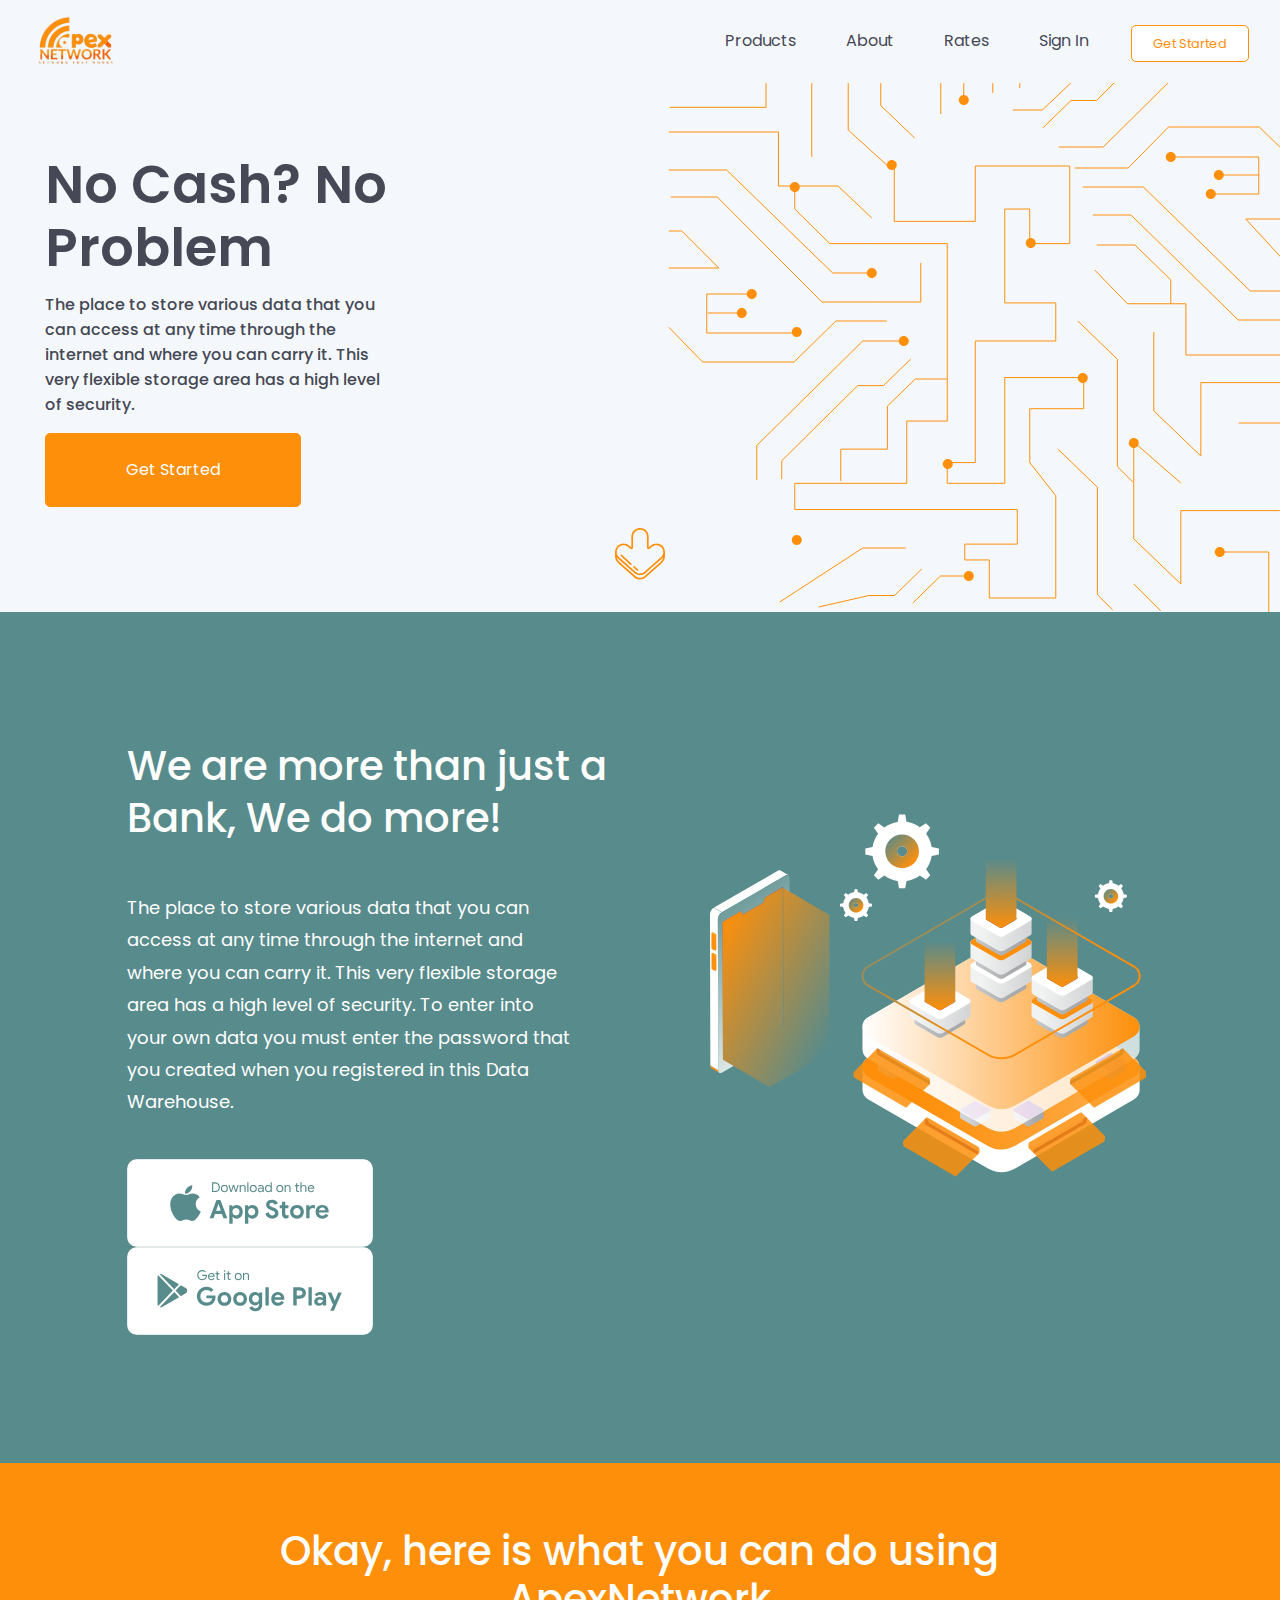
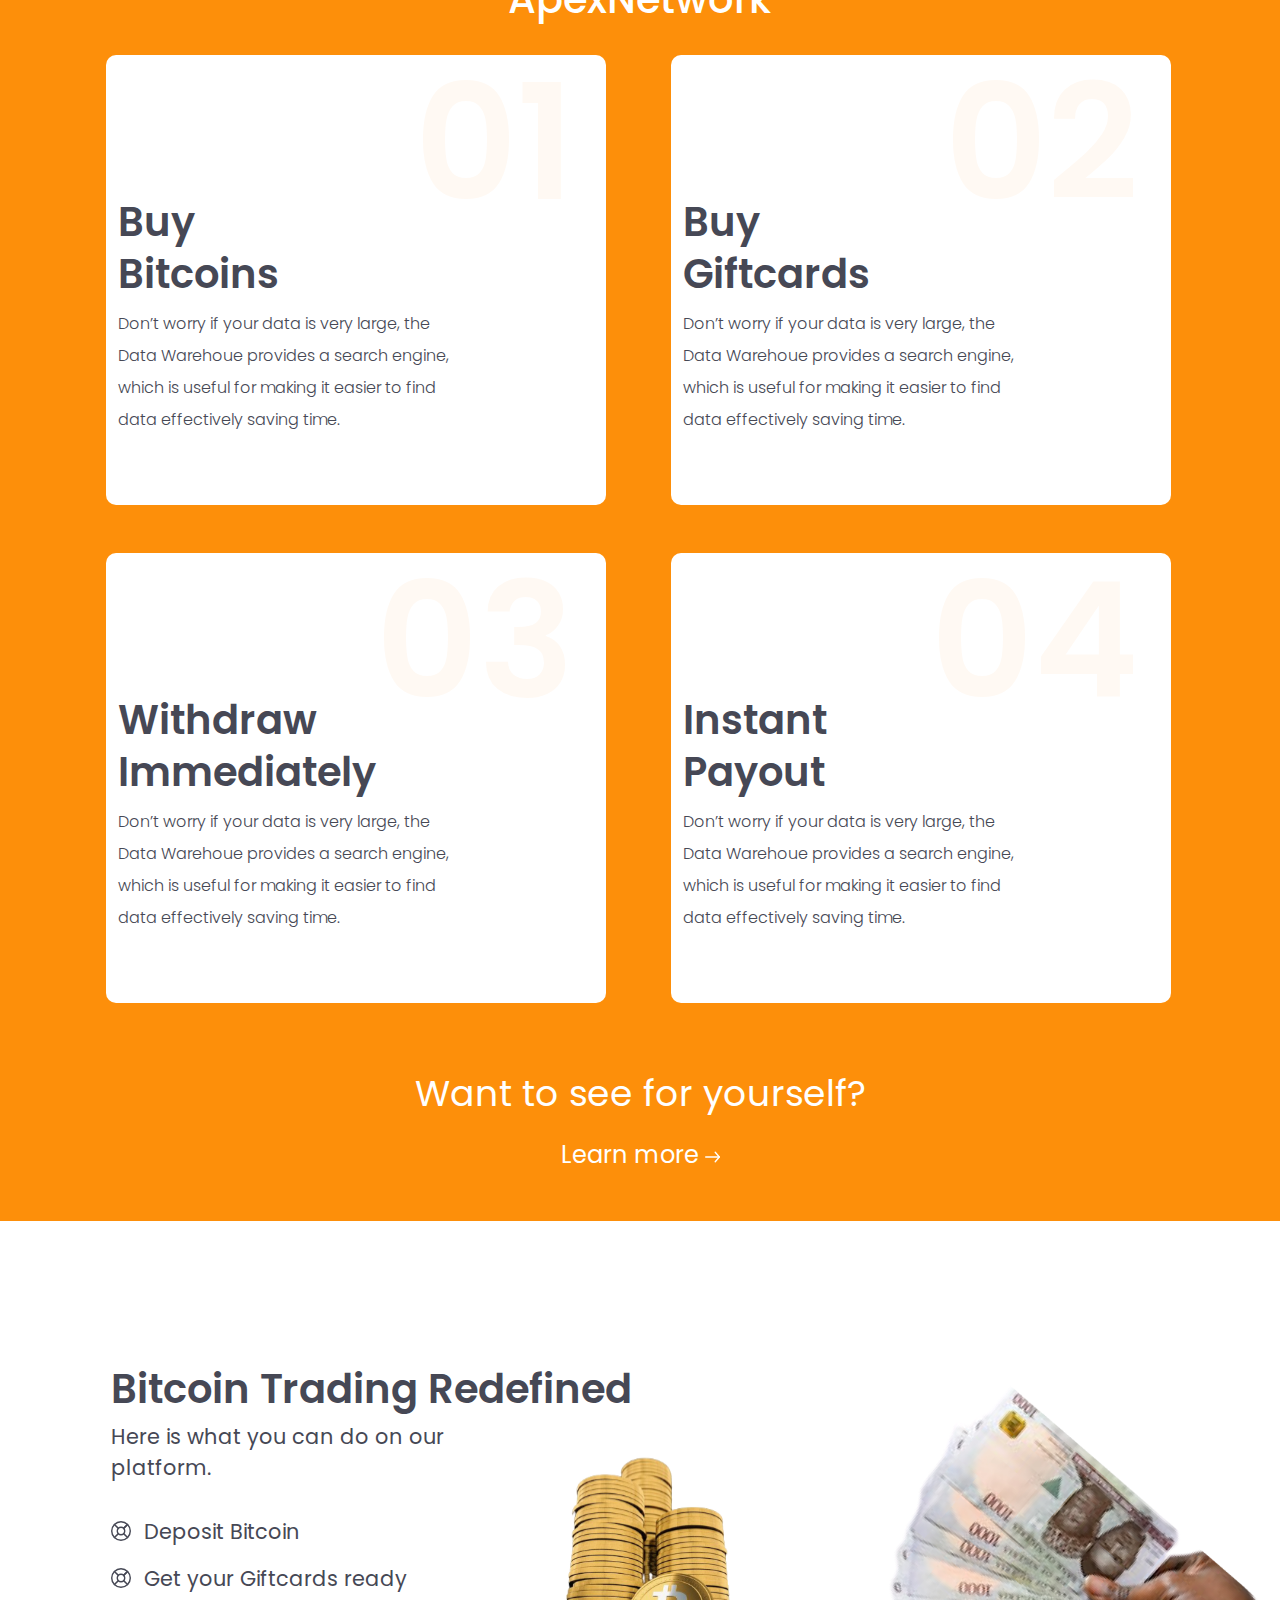
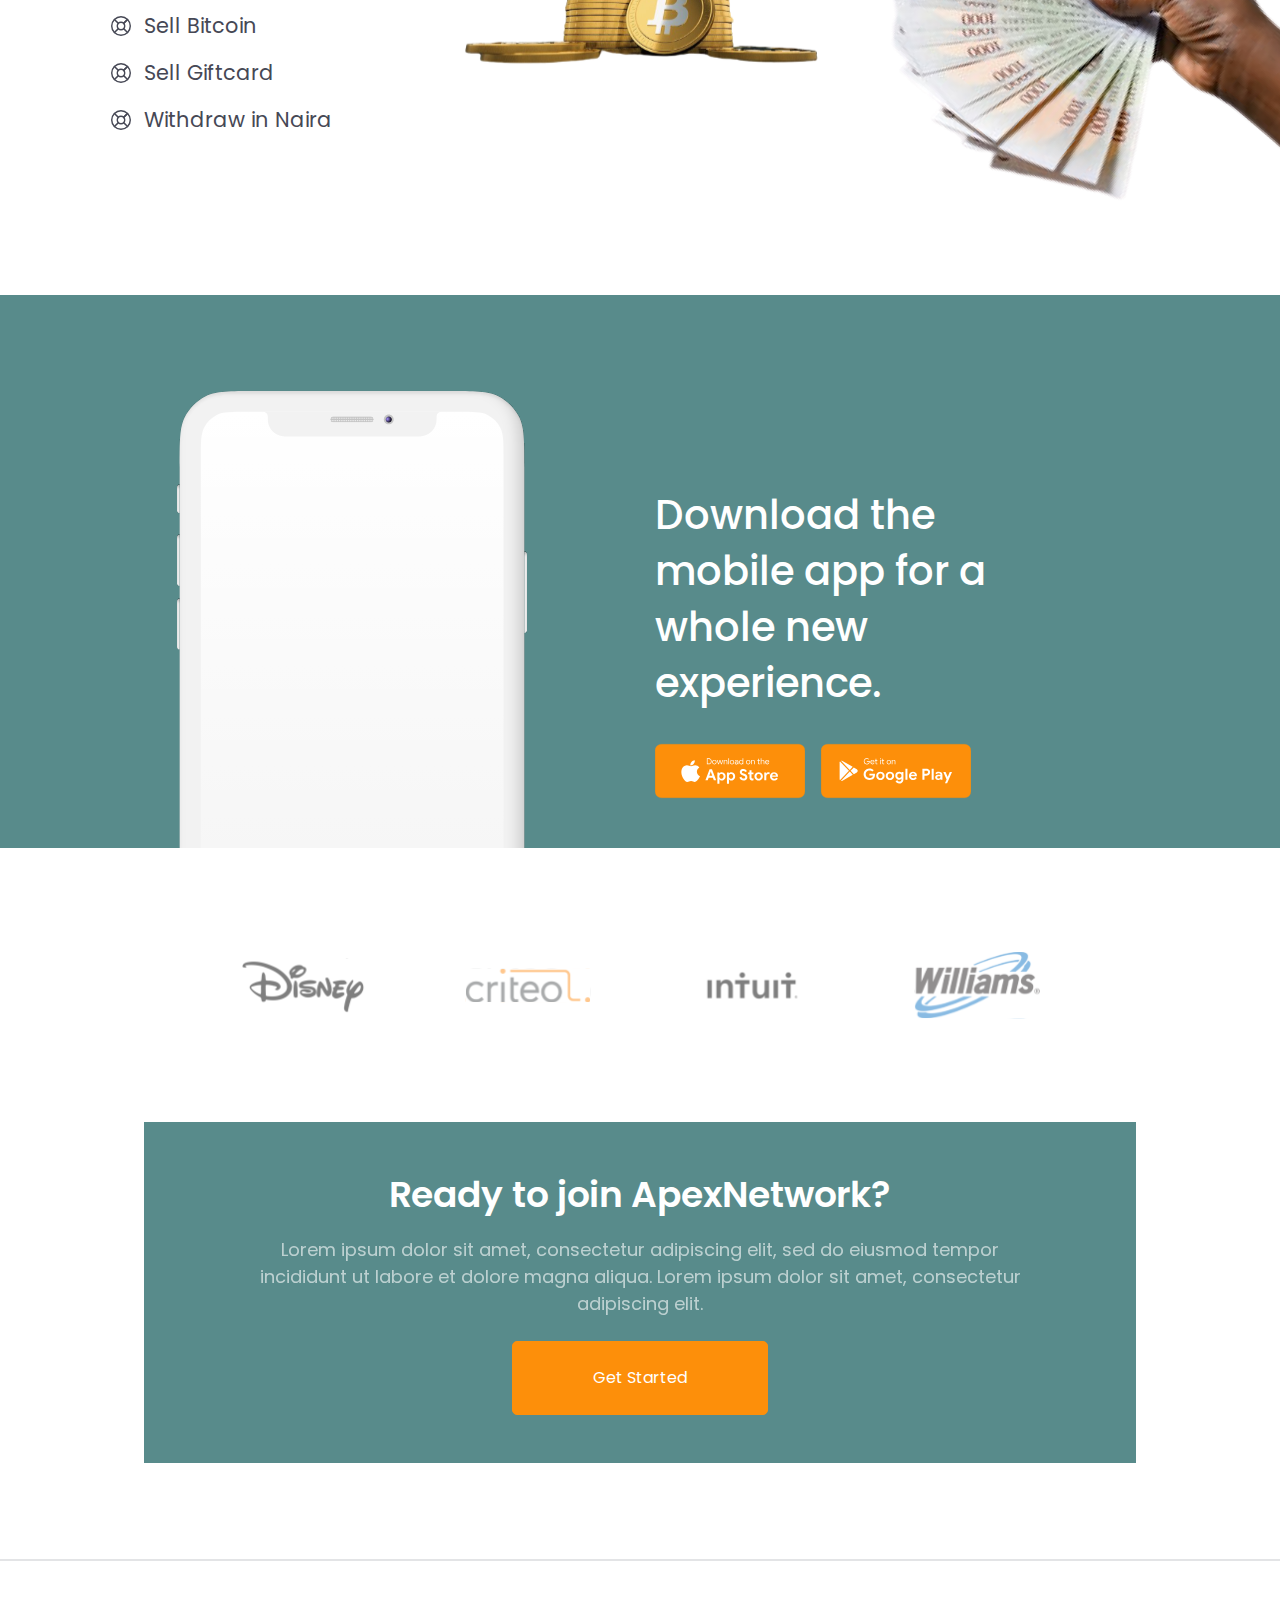
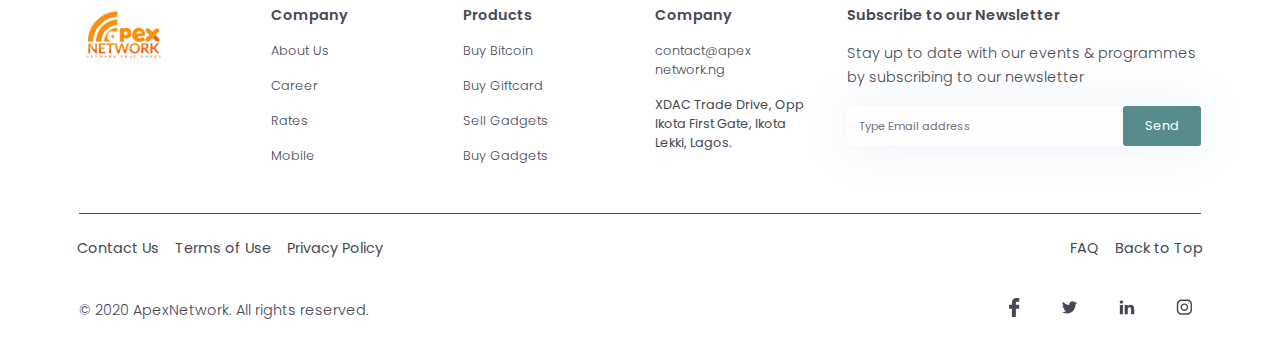
==== commit 1581d544: "add animation for desktop and tablet" ====
--- a/index.html
+++ b/index.html
@@ -93,7 +93,307 @@
           </a>
         </div>
       </div>
-      <img src="./assets/images/hero-img.svg" alt="" class="hero-img mobile" />
+      <div class="hero-img mobile">
+        <svg
+          width="632"
+          height="612"
+          viewBox="0 0 632 612"
+          fill="none"
+          xmlns="http://www.w3.org/2000/svg"
+        >
+          <path
+            d="M425 215H463.25L570.43 320H629"
+            stroke="#FD8F0A"
+            class="svg-elem-1"
+          ></path>
+          <path
+            d="M415 187H475.512L582.51 291H631"
+            stroke="#FD8F0A"
+            class="svg-elem-2"
+          ></path>
+          <path
+            d="M629 219H578L613.859 258H629"
+            stroke="#FD8F0A"
+            class="svg-elem-3"
+          ></path>
+          <path
+            d="M543.611 194H591V157H501"
+            stroke="#FD8F0A"
+            class="svg-elem-4"
+          ></path>
+          <path d="M555 175H591" stroke="#FD8F0A" class="svg-elem-5"></path>
+          <path
+            d="M407 168H460.408L500.662 127H591.535L629 163.621"
+            stroke="#FD8F0A"
+            class="svg-elem-6"
+          ></path>
+          <path
+            d="M465.5 441.5L513 483"
+            stroke="#FD8F0A"
+            class="svg-elem-7"
+          ></path>
+          <path d="M466 584L493 611" stroke="#FD8F0A" class="svg-elem-8"></path>
+          <path
+            d="M486 332V410.873L533.071 456V382.62H632"
+            stroke="#FD8F0A"
+            class="svg-elem-9"
+          ></path>
+          <path
+            d="M466 441V538.873L513.071 584V510.62H612"
+            stroke="#FD8F0A"
+            class="svg-elem-10"
+          ></path>
+          <path
+            d="M571 423H621V484"
+            stroke="#FD8F0A"
+            class="svg-elem-11"
+          ></path>
+          <path
+            d="M551 552H601V612"
+            stroke="#FD8F0A"
+            class="svg-elem-12"
+          ></path>
+          <path
+            d="M427 270L459.638 303.762H518.147V355H628"
+            stroke="#FD8F0A"
+            class="svg-elem-13"
+          ></path>
+          <path
+            d="M429 245H467.194L503 279.846V304"
+            stroke="#FD8F0A"
+            class="svg-elem-14"
+          ></path>
+          <path
+            d="M410 321L449.632 359.183V466.648L465 482"
+            stroke="#FD8F0A"
+            class="svg-elem-15"
+          ></path>
+          <path
+            d="M390 449L429.632 487.183V594.648L445 610"
+            stroke="#FD8F0A"
+            class="svg-elem-16"
+          ></path>
+          <path
+            d="M3 197H49.5316L154.128 302H211H253V262.873"
+            stroke="#FD8F0A"
+            class="svg-elem-17"
+          ></path>
+          <path
+            d="M1 132H110.708V186.046H170.367L204 218"
+            stroke="#FD8F0A"
+            class="svg-elem-18"
+          ></path>
+          <path
+            d="M127 186.265V209.043L162.011 243.602H201H279.5V377.551V421.048H239V483.327H127V509.524H349.5V544.124H297V559.941H321.5V598H388V495.684L362 462.568V408.691H416V377.551H337V483.327H279.5V462.568H307.5V340.975H388V302.915H337V209.043H362V243.602H402V166H307.5V221.359H226.5V166"
+            stroke="#FD8F0A"
+            class="svg-elem-19"
+          ></path>
+          <path
+            d="M1 170H58.8291L164.916 273H204"
+            stroke="#FD8F0A"
+            class="svg-elem-20"
+          ></path>
+          <path d="M10 1V67H55" stroke="#FD8F0A" class="svg-elem-21"></path>
+          <path
+            d="M2 107.339H98.2577V36L144 81.3257V157"
+            stroke="#FD8F0A"
+            class="svg-elem-22"
+          ></path>
+          <path
+            d="M1 231H13.9921L51 268H1"
+            stroke="#FD8F0A"
+            class="svg-elem-23"
+          ></path>
+          <path
+            d="M84.8036 294H39V333H129"
+            stroke="#FD8F0A"
+            class="svg-elem-24"
+          ></path>
+          <path d="M40 313H74" stroke="#FD8F0A" class="svg-elem-25"></path>
+          <path
+            d="M1 327.248L34.8139 362H126.31L168.08 321H219"
+            stroke="#FD8F0A"
+            class="svg-elem-26"
+          ></path>
+          <path
+            d="M89 480V445.449L194.973 341H238"
+            stroke="#FD8F0A"
+            class="svg-elem-27"
+          ></path>
+          <path
+            d="M112 602L194.973 548H238"
+            stroke="#FD8F0A"
+            class="svg-elem-28"
+          ></path>
+          <path
+            d="M114 479V460.722L189.953 385.623H215.673L243 359"
+            stroke="#FD8F0A"
+            class="svg-elem-29"
+          ></path>
+          <path
+            d="M151 607L201.21 595.496H226.805L254 569"
+            stroke="#FD8F0A"
+            class="svg-elem-30"
+          ></path>
+          <path
+            d="M173 481V449.125H219.624V406.094L247.519 379H279"
+            stroke="#FD8F0A"
+            class="svg-elem-31"
+          ></path>
+          <path
+            d="M245 603L272.718 576H304"
+            stroke="#FD8F0A"
+            class="svg-elem-32"
+          ></path>
+          <path
+            d="M391 147H435.48L540.87 42.7143V5.32884H607.39L613 1"
+            stroke="#FD8F0A"
+            class="svg-elem-33"
+          ></path>
+          <path
+            d="M551 76H628L588.309 38H628"
+            stroke="#FD8F0A"
+            class="svg-elem-34"
+          ></path>
+          <path
+            d="M504 3V25.4057L428.75 100.484H403.269L375 128"
+            stroke="#FD8F0A"
+            class="svg-elem-35"
+          ></path>
+          <path
+            d="M345 110H374.6L405 81.1209V39.5824H451V2"
+            stroke="#FD8F0A"
+            class="svg-elem-36"
+          ></path>
+          <path
+            d="M352 88V47.2682L400 1"
+            stroke="#FD8F0A"
+            class="svg-elem-37"
+          ></path>
+          <path
+            d="M325 93V32.073L355 2"
+            stroke="#FD8F0A"
+            class="svg-elem-38"
+          ></path>
+          <path
+            d="M296 101V61.4L285 49.52V2"
+            stroke="#FD8F0A"
+            class="svg-elem-39"
+          ></path>
+          <path
+            d="M250 1V54.9228L273 77.5228V114"
+            stroke="#FD8F0A"
+            class="svg-elem-40"
+          ></path>
+          <path
+            d="M213 2V105.675L247 138"
+            stroke="#FD8F0A"
+            class="svg-elem-41"
+          ></path>
+          <path
+            d="M158 1L180.432 24.2676V129.958L219 165H226.5V166.5"
+            stroke="#FD8F0A"
+            class="svg-elem-42"
+          ></path>
+          <path d="M110 1L144 33" stroke="#FD8F0A" class="svg-elem-43"></path>
+          <path
+            d="M53 72C55.7614 72 58 69.7614 58 67C58 64.2386 55.7614 62 53 62C50.2386 62 48 64.2386 48 67C48 69.7614 50.2386 72 53 72Z"
+            fill="#FD8F0A"
+            class="svg-elem-44"
+          ></path>
+          <path
+            d="M127 192C129.761 192 132 189.761 132 187C132 184.239 129.761 182 127 182C124.239 182 122 184.239 122 187C122 189.761 124.239 192 127 192Z"
+            fill="#FD8F0A"
+            class="svg-elem-45"
+          ></path>
+          <path
+            d="M204 278C206.761 278 209 275.761 209 273C209 270.239 206.761 268 204 268C201.239 268 199 270.239 199 273C199 275.761 201.239 278 204 278Z"
+            fill="#FD8F0A"
+            class="svg-elem-46"
+          ></path>
+          <path
+            d="M224 170C226.761 170 229 167.761 229 165C229 162.239 226.761 160 224 160C221.239 160 219 162.239 219 165C219 167.761 221.239 170 224 170Z"
+            fill="#FD8F0A"
+            class="svg-elem-47"
+          ></path>
+          <path
+            d="M236 346C238.761 346 241 343.761 241 341C241 338.239 238.761 336 236 336C233.239 336 231 338.239 231 341C231 343.761 233.239 346 236 346Z"
+            fill="#FD8F0A"
+            class="svg-elem-48"
+          ></path>
+          <path
+            d="M503 162C505.761 162 508 159.761 508 157C508 154.239 505.761 152 503 152C500.239 152 498 154.239 498 157C498 159.761 500.239 162 503 162Z"
+            fill="#FD8F0A"
+            class="svg-elem-49"
+          ></path>
+          <path
+            d="M551 180C553.761 180 556 177.761 556 175C556 172.239 553.761 170 551 170C548.239 170 546 172.239 546 175C546 177.761 548.239 180 551 180Z"
+            fill="#FD8F0A"
+            class="svg-elem-50"
+          ></path>
+          <path
+            d="M543 199C545.761 199 548 196.761 548 194C548 191.239 545.761 189 543 189C540.239 189 538 191.239 538 194C538 196.761 540.239 199 543 199Z"
+            fill="#FD8F0A"
+            class="svg-elem-51"
+          ></path>
+          <path
+            d="M466 448C468.761 448 471 445.761 471 443C471 440.239 468.761 438 466 438C463.239 438 461 440.239 461 443C461 445.761 463.239 448 466 448Z"
+            fill="#FD8F0A"
+            class="svg-elem-52"
+          ></path>
+          <path
+            d="M552 557C554.761 557 557 554.761 557 552C557 549.239 554.761 547 552 547C549.239 547 547 549.239 547 552C547 554.761 549.239 557 552 557Z"
+            fill="#FD8F0A"
+            class="svg-elem-53"
+          ></path>
+          <path
+            d="M363 248C365.761 248 368 245.761 368 243C368 240.239 365.761 238 363 238C360.239 238 358 240.239 358 243C358 245.761 360.239 248 363 248Z"
+            fill="#FD8F0A"
+            class="svg-elem-54"
+          ></path>
+          <path
+            d="M296 105C298.761 105 301 102.761 301 100C301 97.2386 298.761 95 296 95C293.239 95 291 97.2386 291 100C291 102.761 293.239 105 296 105Z"
+            fill="#FD8F0A"
+            class="svg-elem-55"
+          ></path>
+          <path
+            d="M280 469C282.761 469 285 466.761 285 464C285 461.239 282.761 459 280 459C277.239 459 275 461.239 275 464C275 466.761 277.239 469 280 469Z"
+            fill="#FD8F0A"
+            class="svg-elem-56"
+          ></path>
+          <path
+            d="M301 581C303.761 581 306 578.761 306 576C306 573.239 303.761 571 301 571C298.239 571 296 573.239 296 576C296 578.761 298.239 581 301 581Z"
+            fill="#FD8F0A"
+            class="svg-elem-57"
+          ></path>
+          <path
+            d="M415 383C417.761 383 420 380.761 420 378C420 375.239 417.761 373 415 373C412.239 373 410 375.239 410 378C410 380.761 412.239 383 415 383Z"
+            fill="#FD8F0A"
+            class="svg-elem-58"
+          ></path>
+          <path
+            d="M84 299C86.7614 299 89 296.761 89 294C89 291.239 86.7614 289 84 289C81.2386 289 79 291.239 79 294C79 296.761 81.2386 299 84 299Z"
+            fill="#FD8F0A"
+            class="svg-elem-59"
+          ></path>
+          <path
+            d="M129 337C131.761 337 134 334.761 134 332C134 329.239 131.761 327 129 327C126.239 327 124 329.239 124 332C124 334.761 126.239 337 129 337Z"
+            fill="#FD8F0A"
+            class="svg-elem-60"
+          ></path>
+          <path
+            d="M74 318C76.7614 318 79 315.761 79 313C79 310.239 76.7614 308 74 308C71.2386 308 69 310.239 69 313C69 315.761 71.2386 318 74 318Z"
+            fill="#FD8F0A"
+            class="svg-elem-61"
+          ></path>
+          <path
+            d="M129 545C131.761 545 134 542.761 134 540C134 537.239 131.761 535 129 535C126.239 535 124 537.239 124 540C124 542.761 126.239 545 129 545Z"
+            fill="#FD8F0A"
+            class="svg-elem-62"
+          ></path>
+        </svg>
+      </div>
+      <!-- <img src="./assets/images/hero-img.svg" alt="" class="hero-img mobile" /> -->
 
       <!-- Desktop -->
       <div class="hero-content-wrapper desktop">
@@ -109,11 +409,311 @@
         </div>
 
         <!-- Hero Image -->
-        <img
-          src="./assets/images/hero-img.svg"
-          alt="Network"
-          class="desktop-hero-img"
-        />
+        <!-- <img src="./assets/images/hero-img.svg" alt="Network" class="desktop-hero-img" /> -->
+        <div class="desktop-hero-img">
+          <svg
+            width="632"
+            height="612"
+            viewBox="0 0 632 612"
+            fill="none"
+            xmlns="http://www.w3.org/2000/svg"
+          >
+            <path
+              d="M425 215H463.25L570.43 320H629"
+              stroke="#FD8F0A"
+              class="svg-elem-1"
+            ></path>
+            <path
+              d="M415 187H475.512L582.51 291H631"
+              stroke="#FD8F0A"
+              class="svg-elem-2"
+            ></path>
+            <path
+              d="M629 219H578L613.859 258H629"
+              stroke="#FD8F0A"
+              class="svg-elem-3"
+            ></path>
+            <path
+              d="M543.611 194H591V157H501"
+              stroke="#FD8F0A"
+              class="svg-elem-4"
+            ></path>
+            <path d="M555 175H591" stroke="#FD8F0A" class="svg-elem-5"></path>
+            <path
+              d="M407 168H460.408L500.662 127H591.535L629 163.621"
+              stroke="#FD8F0A"
+              class="svg-elem-6"
+            ></path>
+            <path
+              d="M465.5 441.5L513 483"
+              stroke="#FD8F0A"
+              class="svg-elem-7"
+            ></path>
+            <path
+              d="M466 584L493 611"
+              stroke="#FD8F0A"
+              class="svg-elem-8"
+            ></path>
+            <path
+              d="M486 332V410.873L533.071 456V382.62H632"
+              stroke="#FD8F0A"
+              class="svg-elem-9"
+            ></path>
+            <path
+              d="M466 441V538.873L513.071 584V510.62H612"
+              stroke="#FD8F0A"
+              class="svg-elem-10"
+            ></path>
+            <path
+              d="M571 423H621V484"
+              stroke="#FD8F0A"
+              class="svg-elem-11"
+            ></path>
+            <path
+              d="M551 552H601V612"
+              stroke="#FD8F0A"
+              class="svg-elem-12"
+            ></path>
+            <path
+              d="M427 270L459.638 303.762H518.147V355H628"
+              stroke="#FD8F0A"
+              class="svg-elem-13"
+            ></path>
+            <path
+              d="M429 245H467.194L503 279.846V304"
+              stroke="#FD8F0A"
+              class="svg-elem-14"
+            ></path>
+            <path
+              d="M410 321L449.632 359.183V466.648L465 482"
+              stroke="#FD8F0A"
+              class="svg-elem-15"
+            ></path>
+            <path
+              d="M390 449L429.632 487.183V594.648L445 610"
+              stroke="#FD8F0A"
+              class="svg-elem-16"
+            ></path>
+            <path
+              d="M3 197H49.5316L154.128 302H211H253V262.873"
+              stroke="#FD8F0A"
+              class="svg-elem-17"
+            ></path>
+            <path
+              d="M1 132H110.708V186.046H170.367L204 218"
+              stroke="#FD8F0A"
+              class="svg-elem-18"
+            ></path>
+            <path
+              d="M127 186.265V209.043L162.011 243.602H201H279.5V377.551V421.048H239V483.327H127V509.524H349.5V544.124H297V559.941H321.5V598H388V495.684L362 462.568V408.691H416V377.551H337V483.327H279.5V462.568H307.5V340.975H388V302.915H337V209.043H362V243.602H402V166H307.5V221.359H226.5V166"
+              stroke="#FD8F0A"
+              class="svg-elem-19"
+            ></path>
+            <path
+              d="M1 170H58.8291L164.916 273H204"
+              stroke="#FD8F0A"
+              class="svg-elem-20"
+            ></path>
+            <path d="M10 1V67H55" stroke="#FD8F0A" class="svg-elem-21"></path>
+            <path
+              d="M2 107.339H98.2577V36L144 81.3257V157"
+              stroke="#FD8F0A"
+              class="svg-elem-22"
+            ></path>
+            <path
+              d="M1 231H13.9921L51 268H1"
+              stroke="#FD8F0A"
+              class="svg-elem-23"
+            ></path>
+            <path
+              d="M84.8036 294H39V333H129"
+              stroke="#FD8F0A"
+              class="svg-elem-24"
+            ></path>
+            <path d="M40 313H74" stroke="#FD8F0A" class="svg-elem-25"></path>
+            <path
+              d="M1 327.248L34.8139 362H126.31L168.08 321H219"
+              stroke="#FD8F0A"
+              class="svg-elem-26"
+            ></path>
+            <path
+              d="M89 480V445.449L194.973 341H238"
+              stroke="#FD8F0A"
+              class="svg-elem-27"
+            ></path>
+            <path
+              d="M112 602L194.973 548H238"
+              stroke="#FD8F0A"
+              class="svg-elem-28"
+            ></path>
+            <path
+              d="M114 479V460.722L189.953 385.623H215.673L243 359"
+              stroke="#FD8F0A"
+              class="svg-elem-29"
+            ></path>
+            <path
+              d="M151 607L201.21 595.496H226.805L254 569"
+              stroke="#FD8F0A"
+              class="svg-elem-30"
+            ></path>
+            <path
+              d="M173 481V449.125H219.624V406.094L247.519 379H279"
+              stroke="#FD8F0A"
+              class="svg-elem-31"
+            ></path>
+            <path
+              d="M245 603L272.718 576H304"
+              stroke="#FD8F0A"
+              class="svg-elem-32"
+            ></path>
+            <path
+              d="M391 147H435.48L540.87 42.7143V5.32884H607.39L613 1"
+              stroke="#FD8F0A"
+              class="svg-elem-33"
+            ></path>
+            <path
+              d="M551 76H628L588.309 38H628"
+              stroke="#FD8F0A"
+              class="svg-elem-34"
+            ></path>
+            <path
+              d="M504 3V25.4057L428.75 100.484H403.269L375 128"
+              stroke="#FD8F0A"
+              class="svg-elem-35"
+            ></path>
+            <path
+              d="M345 110H374.6L405 81.1209V39.5824H451V2"
+              stroke="#FD8F0A"
+              class="svg-elem-36"
+            ></path>
+            <path
+              d="M352 88V47.2682L400 1"
+              stroke="#FD8F0A"
+              class="svg-elem-37"
+            ></path>
+            <path
+              d="M325 93V32.073L355 2"
+              stroke="#FD8F0A"
+              class="svg-elem-38"
+            ></path>
+            <path
+              d="M296 101V61.4L285 49.52V2"
+              stroke="#FD8F0A"
+              class="svg-elem-39"
+            ></path>
+            <path
+              d="M250 1V54.9228L273 77.5228V114"
+              stroke="#FD8F0A"
+              class="svg-elem-40"
+            ></path>
+            <path
+              d="M213 2V105.675L247 138"
+              stroke="#FD8F0A"
+              class="svg-elem-41"
+            ></path>
+            <path
+              d="M158 1L180.432 24.2676V129.958L219 165H226.5V166.5"
+              stroke="#FD8F0A"
+              class="svg-elem-42"
+            ></path>
+            <path d="M110 1L144 33" stroke="#FD8F0A" class="svg-elem-43"></path>
+            <path
+              d="M53 72C55.7614 72 58 69.7614 58 67C58 64.2386 55.7614 62 53 62C50.2386 62 48 64.2386 48 67C48 69.7614 50.2386 72 53 72Z"
+              fill="#FD8F0A"
+              class="svg-elem-44"
+            ></path>
+            <path
+              d="M127 192C129.761 192 132 189.761 132 187C132 184.239 129.761 182 127 182C124.239 182 122 184.239 122 187C122 189.761 124.239 192 127 192Z"
+              fill="#FD8F0A"
+              class="svg-elem-45"
+            ></path>
+            <path
+              d="M204 278C206.761 278 209 275.761 209 273C209 270.239 206.761 268 204 268C201.239 268 199 270.239 199 273C199 275.761 201.239 278 204 278Z"
+              fill="#FD8F0A"
+              class="svg-elem-46"
+            ></path>
+            <path
+              d="M224 170C226.761 170 229 167.761 229 165C229 162.239 226.761 160 224 160C221.239 160 219 162.239 219 165C219 167.761 221.239 170 224 170Z"
+              fill="#FD8F0A"
+              class="svg-elem-47"
+            ></path>
+            <path
+              d="M236 346C238.761 346 241 343.761 241 341C241 338.239 238.761 336 236 336C233.239 336 231 338.239 231 341C231 343.761 233.239 346 236 346Z"
+              fill="#FD8F0A"
+              class="svg-elem-48"
+            ></path>
+            <path
+              d="M503 162C505.761 162 508 159.761 508 157C508 154.239 505.761 152 503 152C500.239 152 498 154.239 498 157C498 159.761 500.239 162 503 162Z"
+              fill="#FD8F0A"
+              class="svg-elem-49"
+            ></path>
+            <path
+              d="M551 180C553.761 180 556 177.761 556 175C556 172.239 553.761 170 551 170C548.239 170 546 172.239 546 175C546 177.761 548.239 180 551 180Z"
+              fill="#FD8F0A"
+              class="svg-elem-50"
+            ></path>
+            <path
+              d="M543 199C545.761 199 548 196.761 548 194C548 191.239 545.761 189 543 189C540.239 189 538 191.239 538 194C538 196.761 540.239 199 543 199Z"
+              fill="#FD8F0A"
+              class="svg-elem-51"
+            ></path>
+            <path
+              d="M466 448C468.761 448 471 445.761 471 443C471 440.239 468.761 438 466 438C463.239 438 461 440.239 461 443C461 445.761 463.239 448 466 448Z"
+              fill="#FD8F0A"
+              class="svg-elem-52"
+            ></path>
+            <path
+              d="M552 557C554.761 557 557 554.761 557 552C557 549.239 554.761 547 552 547C549.239 547 547 549.239 547 552C547 554.761 549.239 557 552 557Z"
+              fill="#FD8F0A"
+              class="svg-elem-53"
+            ></path>
+            <path
+              d="M363 248C365.761 248 368 245.761 368 243C368 240.239 365.761 238 363 238C360.239 238 358 240.239 358 243C358 245.761 360.239 248 363 248Z"
+              fill="#FD8F0A"
+              class="svg-elem-54"
+            ></path>
+            <path
+              d="M296 105C298.761 105 301 102.761 301 100C301 97.2386 298.761 95 296 95C293.239 95 291 97.2386 291 100C291 102.761 293.239 105 296 105Z"
+              fill="#FD8F0A"
+              class="svg-elem-55"
+            ></path>
+            <path
+              d="M280 469C282.761 469 285 466.761 285 464C285 461.239 282.761 459 280 459C277.239 459 275 461.239 275 464C275 466.761 277.239 469 280 469Z"
+              fill="#FD8F0A"
+              class="svg-elem-56"
+            ></path>
+            <path
+              d="M301 581C303.761 581 306 578.761 306 576C306 573.239 303.761 571 301 571C298.239 571 296 573.239 296 576C296 578.761 298.239 581 301 581Z"
+              fill="#FD8F0A"
+              class="svg-elem-57"
+            ></path>
+            <path
+              d="M415 383C417.761 383 420 380.761 420 378C420 375.239 417.761 373 415 373C412.239 373 410 375.239 410 378C410 380.761 412.239 383 415 383Z"
+              fill="#FD8F0A"
+              class="svg-elem-58"
+            ></path>
+            <path
+              d="M84 299C86.7614 299 89 296.761 89 294C89 291.239 86.7614 289 84 289C81.2386 289 79 291.239 79 294C79 296.761 81.2386 299 84 299Z"
+              fill="#FD8F0A"
+              class="svg-elem-59"
+            ></path>
+            <path
+              d="M129 337C131.761 337 134 334.761 134 332C134 329.239 131.761 327 129 327C126.239 327 124 329.239 124 332C124 334.761 126.239 337 129 337Z"
+              fill="#FD8F0A"
+              class="svg-elem-60"
+            ></path>
+            <path
+              d="M74 318C76.7614 318 79 315.761 79 313C79 310.239 76.7614 308 74 308C71.2386 308 69 310.239 69 313C69 315.761 71.2386 318 74 318Z"
+              fill="#FD8F0A"
+              class="svg-elem-61"
+            ></path>
+            <path
+              d="M129 545C131.761 545 134 542.761 134 540C134 537.239 131.761 535 129 535C126.239 535 124 537.239 124 540C124 542.761 126.239 545 129 545Z"
+              fill="#FD8F0A"
+              class="svg-elem-62"
+            ></path>
+          </svg>
+        </div>
       </div>
       <div class="row text-center">
         <a href="#guide" class="arrow-down">
--- a/assets/css/style.css
+++ b/assets/css/style.css
@@ -141,15 +141,7 @@
   position: relative;
   background: #f4f8fc;
   padding-top: 6.4rem;
-}
-
-.hero-img {
-  position: relative;
-  -webkit-transform: rotate(90deg);
-          transform: rotate(90deg);
-  bottom: 0.5rem;
-  width: 100%;
-  margin-top: 2rem;
+  padding-bottom: 0;
 }
 
 .hero-heading {
@@ -163,6 +155,19 @@
   font-weight: 500;
   width: 88%;
   margin: 0 auto 1rem;
+}
+
+.hero-img {
+  position: relative;
+  -webkit-transform: rotate(90deg);
+          transform: rotate(90deg);
+  width: 100%;
+  bottom: 0.5rem;
+  margin: -4rem 0 -7rem;
+}
+
+.hero-img svg {
+  width: 100%;
 }
 
 .arrow-down {
@@ -726,14 +731,19 @@
     width: 100%;
     padding: 0;
     padding-left: 2rem;
+    margin-top: -5rem;
   }
   .desktop-hero-img {
-    width: 400px;
+    width: 120%;
+    margin-top: -5rem;
+  }
+  .desktop-hero-img svg {
+    width: 100%;
   }
   .arrow-down {
     display: block;
     position: absolute;
-    bottom: 1rem;
+    bottom: 2rem;
     width: 100%;
     left: 0;
     -webkit-animation: bounce 1s infinite ease-in-out;
@@ -923,7 +933,11 @@
     margin-left: 0;
   }
   .desktop-hero-img {
-    width: 450px;
+    width: 110%;
+    margin-top: -5rem;
+  }
+  .desktop-hero-img svg {
+    width: 100%;
   }
   .download-content,
   .trade-content {
@@ -1063,7 +1077,12 @@
     line-height: 25px;
   }
   .desktop-hero-img {
-    width: 560px;
+    width: 130%;
+    margin-top: -5rem;
+    margin-right: -5rem;
+  }
+  .desktop-hero-img svg {
+    width: 100%;
   }
   .download-heading {
     font-size: 2.5rem;
@@ -1210,6 +1229,11 @@
     width: 60%;
   }
   .desktop-hero-img {
+    width: 130%;
+    margin-top: -5rem;
+    margin-right: -5rem;
+  }
+  .desktop-hero-img svg {
     width: 100%;
   }
   .arrow-down {
@@ -1251,6 +1275,7 @@
   .guide-card {
     width: 593px;
     height: 453px;
+    padding-left: 1.875rem;
   }
   .guide-text {
     font-size: 1.25rem;
@@ -1337,7 +1362,12 @@
     margin-left: 15rem;
   }
   .desktop-hero-img {
-    width: 120%;
+    width: 150%;
+    margin-top: -5rem;
+    margin-right: 10rem;
+  }
+  .desktop-hero-img svg {
+    width: 100%;
   }
   .trade-money {
     width: 800px;
@@ -1345,7 +1375,37 @@
   }
 }
 
+@media screen and (min-width: 2000px) {
+  .hero-content {
+    margin-left: 23.5%;
+    width: 100%;
+  }
+  .desktop-hero-img {
+    width: 150%;
+    margin-top: -5rem;
+    margin-right: 20%;
+  }
+  .desktop-hero-img svg {
+    width: 100%;
+  }
+  .trade-money {
+    width: 800px;
+    margin-right: -19.5rem;
+  }
+}
+
 @media screen and (max-width: 425px) {
+  .hero-img {
+    position: relative;
+    -webkit-transform: rotate(90deg);
+            transform: rotate(90deg);
+    width: 100%;
+    bottom: 0.5rem;
+    margin: -3rem 0 -6rem;
+  }
+  .hero-img svg {
+    width: 100%;
+  }
   .download-icons .apple {
     margin-right: 0.4rem;
   }
@@ -1359,3 +1419,15 @@
     margin-left: -0.7rem;
   }
 }
+
+@media screen and (max-width: 375px) {
+  .hero-img {
+    margin: -5rem 0 -8rem;
+  }
+}
+
+@media screen and (max-width: 320px) {
+  .hero-img {
+    margin: -5rem 0 -9rem;
+  }
+}
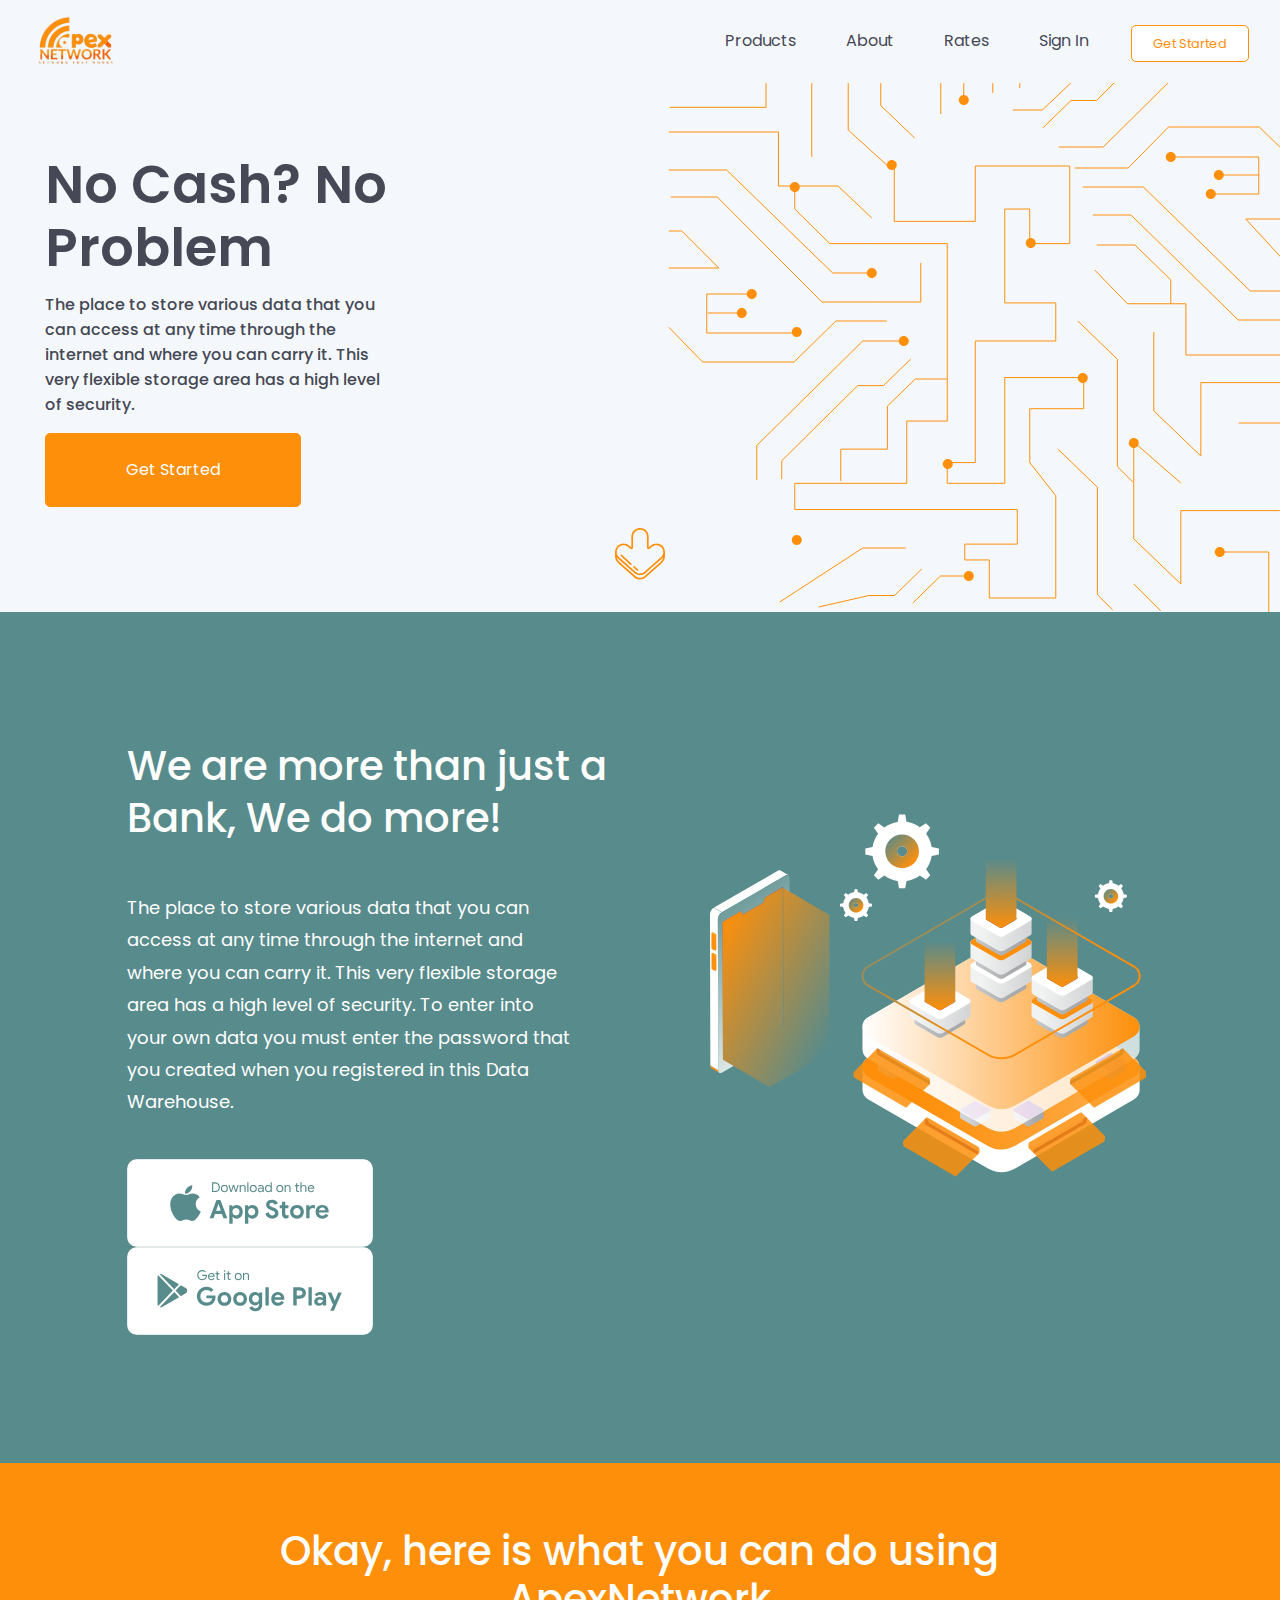
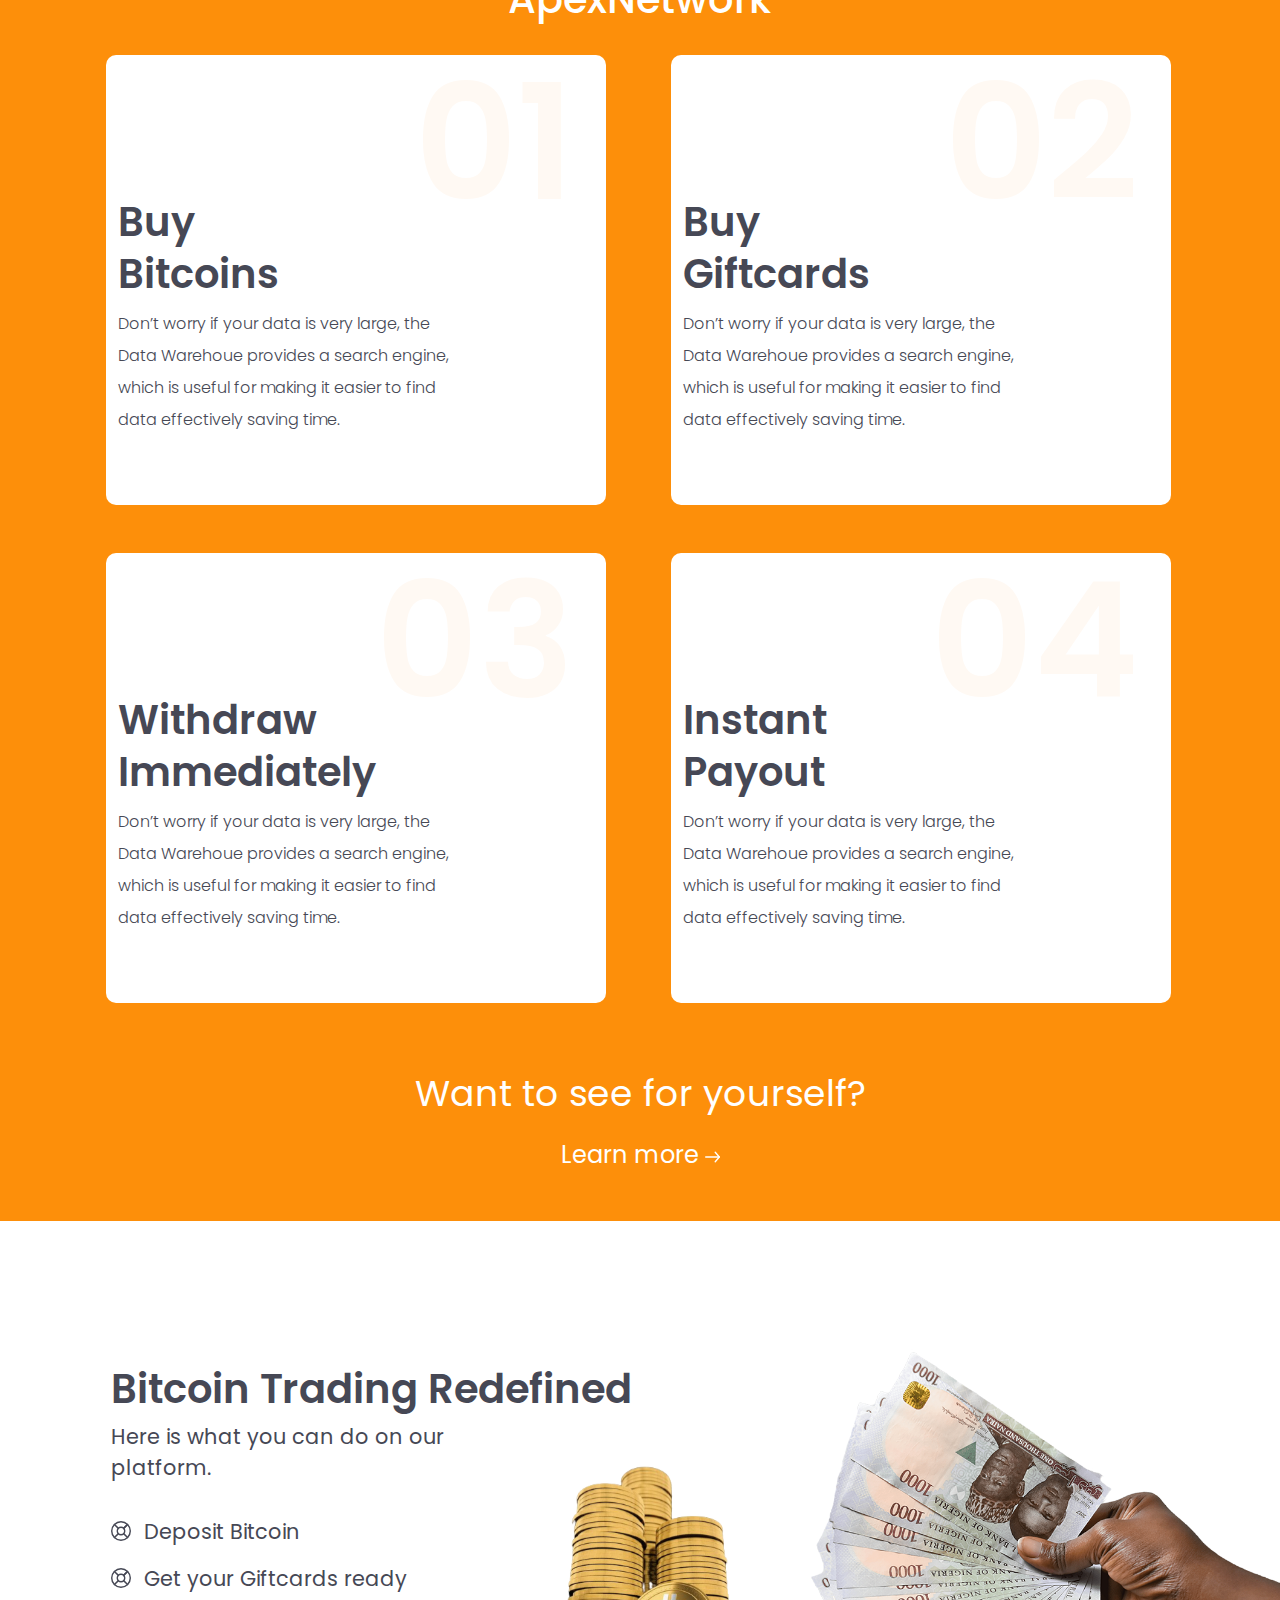
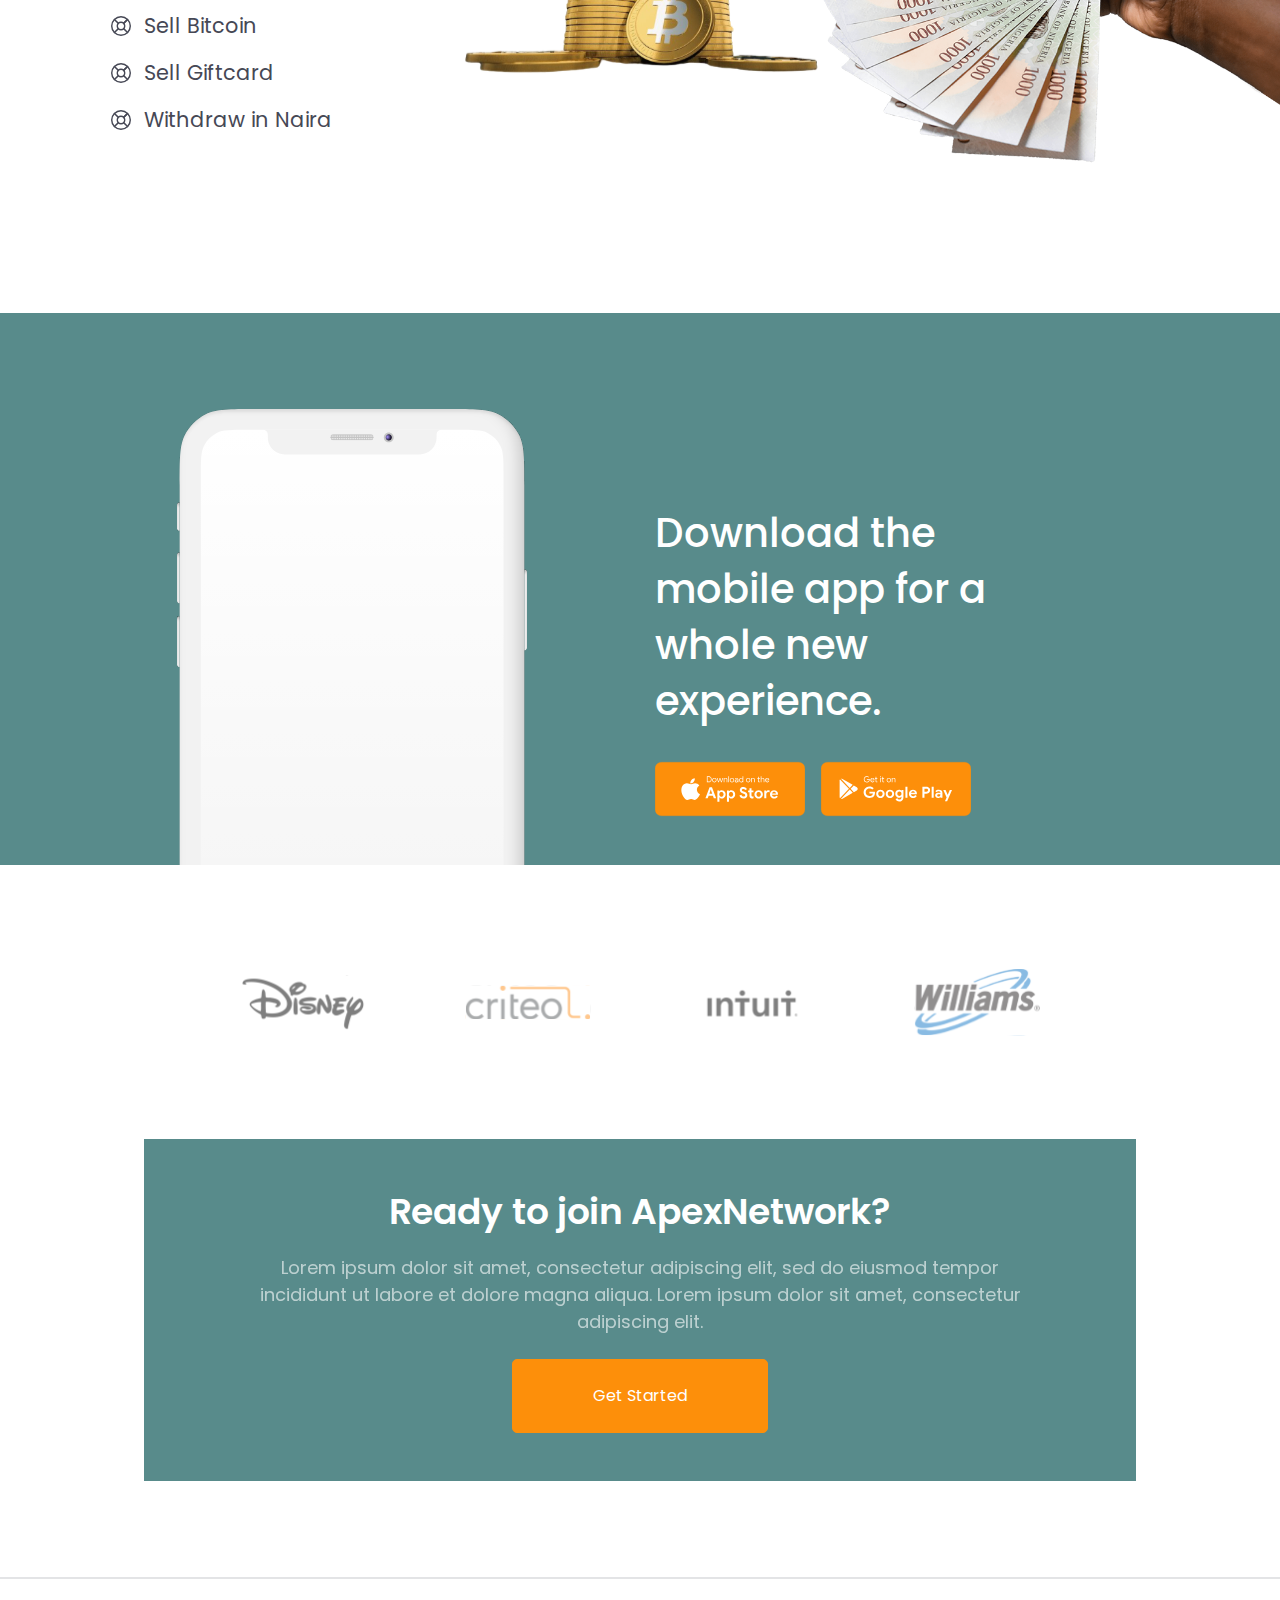
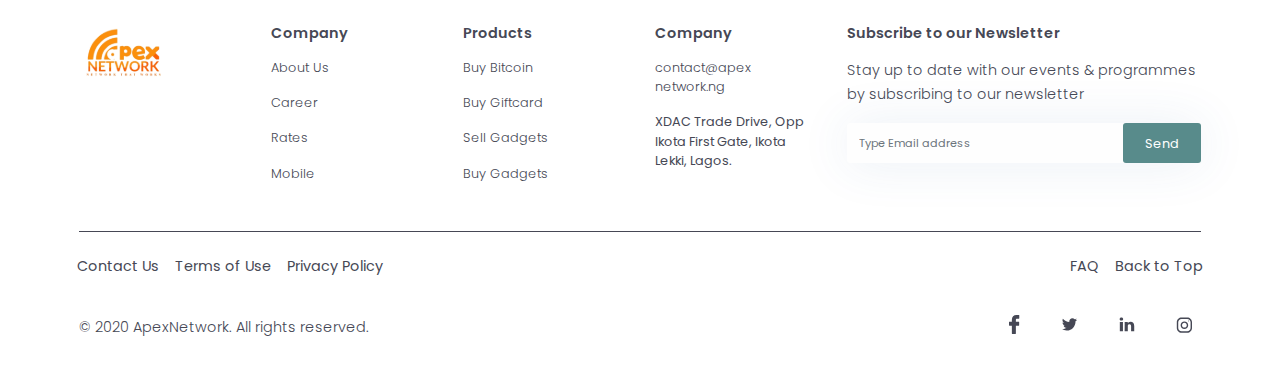
==== commit 4fdb06de: "change trade money image" ====
--- a/index.html
+++ b/index.html
@@ -2255,7 +2255,7 @@
           </div>
           <div class="col-md-4 col-sm-6 col-6 text-left trade-inc">
             <img
-              src="./assets/images/trade-money.png"
+              src="./assets/images/time-money-min-cropped.png"
               alt="Trade Income"
               class="trade-money trade-img"
             />
--- a/assets/css/style.css
+++ b/assets/css/style.css
@@ -1,4 +1,2144 @@
 @import url("https://fonts.googleapis.com/css2?family=Poppins:wght@300;400;500;600&display=swap");
+@-webkit-keyframes animate-svg-stroke-1 {
+  0% {
+    stroke-dashoffset: 248.86183166503906px;
+    stroke-dasharray: 248.86183166503906px;
+  }
+  100% {
+    stroke-dashoffset: 497.7236633300781px;
+  }
+}
+
+@keyframes animate-svg-stroke-1 {
+  0% {
+    stroke-dashoffset: 248.86183166503906px;
+    stroke-dasharray: 248.86183166503906px;
+  }
+  100% {
+    stroke-dashoffset: 497.7236633300781px;
+  }
+}
+
+.svg-elem-1 {
+  -webkit-animation: animate-svg-stroke-1 5s cubic-bezier(0.47, 0, 0.745, 0.715) 0.5s both, animate-svg-fill-1 2s cubic-bezier(0.47, 0, 0.745, 0.715) 1s both;
+  animation: animate-svg-stroke-1 5s cubic-bezier(0.47, 0, 0.745, 0.715) 0.5s both, animate-svg-fill-1 2s cubic-bezier(0.47, 0, 0.745, 0.715) 1s both;
+  -webkit-animation-iteration-count: infinite;
+          animation-iteration-count: infinite;
+  -webkit-animation-direction: alternate;
+          animation-direction: alternate;
+}
+
+@-webkit-keyframes animate-svg-stroke-2 {
+  0% {
+    stroke-dashoffset: 260.21514892578125px;
+    stroke-dasharray: 260.21514892578125px;
+  }
+  100% {
+    stroke-dashoffset: 520.4302978515625px;
+  }
+}
+
+@keyframes animate-svg-stroke-2 {
+  0% {
+    stroke-dashoffset: 260.21514892578125px;
+    stroke-dasharray: 260.21514892578125px;
+  }
+  100% {
+    stroke-dashoffset: 520.4302978515625px;
+  }
+}
+
+.svg-elem-2 {
+  -webkit-animation: animate-svg-stroke-2 5s cubic-bezier(0.47, 0, 0.745, 0.715) 0.62s both, animate-svg-fill-2 2s cubic-bezier(0.47, 0, 0.745, 0.715) 1.1s both;
+  animation: animate-svg-stroke-2 5s cubic-bezier(0.47, 0, 0.745, 0.715) 0.62s both, animate-svg-fill-2 2s cubic-bezier(0.47, 0, 0.745, 0.715) 1.1s both;
+  -webkit-animation-iteration-count: infinite;
+          animation-iteration-count: infinite;
+  -webkit-animation-direction: alternate;
+          animation-direction: alternate;
+}
+
+@-webkit-keyframes animate-svg-stroke-3 {
+  0% {
+    stroke-dashoffset: 121.12088012695312px;
+    stroke-dasharray: 121.12088012695312px;
+  }
+  100% {
+    stroke-dashoffset: 242.24176025390625px;
+  }
+}
+
+@keyframes animate-svg-stroke-3 {
+  0% {
+    stroke-dashoffset: 121.12088012695312px;
+    stroke-dasharray: 121.12088012695312px;
+  }
+  100% {
+    stroke-dashoffset: 242.24176025390625px;
+  }
+}
+
+.svg-elem-3 {
+  -webkit-animation: animate-svg-stroke-3 5s cubic-bezier(0.47, 0, 0.745, 0.715) 0.74s both, animate-svg-fill-3 2s cubic-bezier(0.47, 0, 0.745, 0.715) 1.2s both;
+  animation: animate-svg-stroke-3 5s cubic-bezier(0.47, 0, 0.745, 0.715) 0.74s both, animate-svg-fill-3 2s cubic-bezier(0.47, 0, 0.745, 0.715) 1.2s both;
+  -webkit-animation-iteration-count: infinite;
+          animation-iteration-count: infinite;
+  -webkit-animation-direction: alternate;
+          animation-direction: alternate;
+}
+
+@-webkit-keyframes animate-svg-stroke-4 {
+  0% {
+    stroke-dashoffset: 176.38897705078125px;
+    stroke-dasharray: 176.38897705078125px;
+  }
+  100% {
+    stroke-dashoffset: 352.7779541015625px;
+  }
+}
+
+@keyframes animate-svg-stroke-4 {
+  0% {
+    stroke-dashoffset: 176.38897705078125px;
+    stroke-dasharray: 176.38897705078125px;
+  }
+  100% {
+    stroke-dashoffset: 352.7779541015625px;
+  }
+}
+
+.svg-elem-4 {
+  -webkit-animation: animate-svg-stroke-4 5s cubic-bezier(0.47, 0, 0.745, 0.715) 0.86s both, animate-svg-fill-4 2s cubic-bezier(0.47, 0, 0.745, 0.715) 1.3s both;
+  animation: animate-svg-stroke-4 5s cubic-bezier(0.47, 0, 0.745, 0.715) 0.86s both, animate-svg-fill-4 2s cubic-bezier(0.47, 0, 0.745, 0.715) 1.3s both;
+  -webkit-animation-iteration-count: infinite;
+          animation-iteration-count: infinite;
+  -webkit-animation-direction: alternate;
+          animation-direction: alternate;
+}
+
+@-webkit-keyframes animate-svg-stroke-5 {
+  0% {
+    stroke-dashoffset: 38px;
+    stroke-dasharray: 38px;
+  }
+  100% {
+    stroke-dashoffset: 76px;
+  }
+}
+
+@keyframes animate-svg-stroke-5 {
+  0% {
+    stroke-dashoffset: 38px;
+    stroke-dasharray: 38px;
+  }
+  100% {
+    stroke-dashoffset: 76px;
+  }
+}
+
+.svg-elem-5 {
+  -webkit-animation: animate-svg-stroke-5 5s cubic-bezier(0.47, 0, 0.745, 0.715) 0.98s both, animate-svg-fill-5 2s cubic-bezier(0.47, 0, 0.745, 0.715) 1.4s both;
+  animation: animate-svg-stroke-5 5s cubic-bezier(0.47, 0, 0.745, 0.715) 0.98s both, animate-svg-fill-5 2s cubic-bezier(0.47, 0, 0.745, 0.715) 1.4s both;
+  -webkit-animation-iteration-count: infinite;
+          animation-iteration-count: infinite;
+  -webkit-animation-direction: alternate;
+          animation-direction: alternate;
+}
+
+@-webkit-keyframes animate-svg-stroke-6 {
+  0% {
+    stroke-dashoffset: 256.1287841796875px;
+    stroke-dasharray: 256.1287841796875px;
+  }
+  100% {
+    stroke-dashoffset: 512.257568359375px;
+  }
+}
+
+@keyframes animate-svg-stroke-6 {
+  0% {
+    stroke-dashoffset: 256.1287841796875px;
+    stroke-dasharray: 256.1287841796875px;
+  }
+  100% {
+    stroke-dashoffset: 512.257568359375px;
+  }
+}
+
+.svg-elem-6 {
+  -webkit-animation: animate-svg-stroke-6 5s cubic-bezier(0.47, 0, 0.745, 0.715) 1.1s both, animate-svg-fill-6 2s cubic-bezier(0.47, 0, 0.745, 0.715) 1.5s both;
+  animation: animate-svg-stroke-6 5s cubic-bezier(0.47, 0, 0.745, 0.715) 1.1s both, animate-svg-fill-6 2s cubic-bezier(0.47, 0, 0.745, 0.715) 1.5s both;
+  -webkit-animation-iteration-count: infinite;
+          animation-iteration-count: infinite;
+  -webkit-animation-direction: alternate;
+          animation-direction: alternate;
+}
+
+@-webkit-keyframes animate-svg-stroke-7 {
+  0% {
+    stroke-dashoffset: 65.07535171508789px;
+    stroke-dasharray: 65.07535171508789px;
+  }
+  100% {
+    stroke-dashoffset: 130.15070343017578px;
+  }
+}
+
+@keyframes animate-svg-stroke-7 {
+  0% {
+    stroke-dashoffset: 65.07535171508789px;
+    stroke-dasharray: 65.07535171508789px;
+  }
+  100% {
+    stroke-dashoffset: 130.15070343017578px;
+  }
+}
+
+.svg-elem-7 {
+  -webkit-animation: animate-svg-stroke-7 5s cubic-bezier(0.47, 0, 0.745, 0.715) 1.22s both, animate-svg-fill-7 2s cubic-bezier(0.47, 0, 0.745, 0.715) 1.6s both;
+  animation: animate-svg-stroke-7 5s cubic-bezier(0.47, 0, 0.745, 0.715) 1.22s both, animate-svg-fill-7 2s cubic-bezier(0.47, 0, 0.745, 0.715) 1.6s both;
+  -webkit-animation-iteration-count: infinite;
+          animation-iteration-count: infinite;
+  -webkit-animation-direction: alternate;
+          animation-direction: alternate;
+}
+
+@-webkit-keyframes animate-svg-stroke-8 {
+  0% {
+    stroke-dashoffset: 40.18376541137695px;
+    stroke-dasharray: 40.18376541137695px;
+  }
+  100% {
+    stroke-dashoffset: 80.3675308227539px;
+  }
+}
+
+@keyframes animate-svg-stroke-8 {
+  0% {
+    stroke-dashoffset: 40.18376541137695px;
+    stroke-dasharray: 40.18376541137695px;
+  }
+  100% {
+    stroke-dashoffset: 80.3675308227539px;
+  }
+}
+
+.svg-elem-8 {
+  -webkit-animation: animate-svg-stroke-8 5s cubic-bezier(0.47, 0, 0.745, 0.715) 1.34s both, animate-svg-fill-8 2s cubic-bezier(0.47, 0, 0.745, 0.715) 1.7s both;
+  animation: animate-svg-stroke-8 5s cubic-bezier(0.47, 0, 0.745, 0.715) 1.34s both, animate-svg-fill-8 2s cubic-bezier(0.47, 0, 0.745, 0.715) 1.7s both;
+  -webkit-animation-iteration-count: infinite;
+          animation-iteration-count: infinite;
+  -webkit-animation-direction: alternate;
+          animation-direction: alternate;
+}
+
+@-webkit-keyframes animate-svg-stroke-9 {
+  0% {
+    stroke-dashoffset: 318.39031982421875px;
+    stroke-dasharray: 318.39031982421875px;
+  }
+  100% {
+    stroke-dashoffset: 636.7806396484375px;
+  }
+}
+
+@keyframes animate-svg-stroke-9 {
+  0% {
+    stroke-dashoffset: 318.39031982421875px;
+    stroke-dasharray: 318.39031982421875px;
+  }
+  100% {
+    stroke-dashoffset: 636.7806396484375px;
+  }
+}
+
+.svg-elem-9 {
+  -webkit-animation: animate-svg-stroke-9 5s cubic-bezier(0.47, 0, 0.745, 0.715) 1.46s both, animate-svg-fill-9 2s cubic-bezier(0.47, 0, 0.745, 0.715) 1.8s both;
+  animation: animate-svg-stroke-9 5s cubic-bezier(0.47, 0, 0.745, 0.715) 1.46s both, animate-svg-fill-9 2s cubic-bezier(0.47, 0, 0.745, 0.715) 1.8s both;
+  -webkit-animation-iteration-count: infinite;
+          animation-iteration-count: infinite;
+  -webkit-animation-direction: alternate;
+          animation-direction: alternate;
+}
+
+@-webkit-keyframes animate-svg-stroke-10 {
+  0% {
+    stroke-dashoffset: 337.39031982421875px;
+    stroke-dasharray: 337.39031982421875px;
+  }
+  100% {
+    stroke-dashoffset: 674.7806396484375px;
+  }
+}
+
+@keyframes animate-svg-stroke-10 {
+  0% {
+    stroke-dashoffset: 337.39031982421875px;
+    stroke-dasharray: 337.39031982421875px;
+  }
+  100% {
+    stroke-dashoffset: 674.7806396484375px;
+  }
+}
+
+.svg-elem-10 {
+  -webkit-animation: animate-svg-stroke-10 5s cubic-bezier(0.47, 0, 0.745, 0.715) 1.58s both, animate-svg-fill-10 2s cubic-bezier(0.47, 0, 0.745, 0.715) 1.9s both;
+  animation: animate-svg-stroke-10 5s cubic-bezier(0.47, 0, 0.745, 0.715) 1.58s both, animate-svg-fill-10 2s cubic-bezier(0.47, 0, 0.745, 0.715) 1.9s both;
+  -webkit-animation-iteration-count: infinite;
+          animation-iteration-count: infinite;
+  -webkit-animation-direction: alternate;
+          animation-direction: alternate;
+}
+
+@-webkit-keyframes animate-svg-stroke-11 {
+  0% {
+    stroke-dashoffset: 113px;
+    stroke-dasharray: 113px;
+  }
+  100% {
+    stroke-dashoffset: 226px;
+  }
+}
+
+@keyframes animate-svg-stroke-11 {
+  0% {
+    stroke-dashoffset: 113px;
+    stroke-dasharray: 113px;
+  }
+  100% {
+    stroke-dashoffset: 226px;
+  }
+}
+
+.svg-elem-11 {
+  -webkit-animation: animate-svg-stroke-11 5s cubic-bezier(0.47, 0, 0.745, 0.715) 1.7s both, animate-svg-fill-11 2s cubic-bezier(0.47, 0, 0.745, 0.715) 2s both;
+  animation: animate-svg-stroke-11 5s cubic-bezier(0.47, 0, 0.745, 0.715) 1.7s both, animate-svg-fill-11 2s cubic-bezier(0.47, 0, 0.745, 0.715) 2s both;
+  -webkit-animation-iteration-count: infinite;
+          animation-iteration-count: infinite;
+  -webkit-animation-direction: alternate;
+          animation-direction: alternate;
+}
+
+@-webkit-keyframes animate-svg-stroke-12 {
+  0% {
+    stroke-dashoffset: 112px;
+    stroke-dasharray: 112px;
+  }
+  100% {
+    stroke-dashoffset: 224px;
+  }
+}
+
+@keyframes animate-svg-stroke-12 {
+  0% {
+    stroke-dashoffset: 112px;
+    stroke-dasharray: 112px;
+  }
+  100% {
+    stroke-dashoffset: 224px;
+  }
+}
+
+.svg-elem-12 {
+  -webkit-animation: animate-svg-stroke-12 5s cubic-bezier(0.47, 0, 0.745, 0.715) 1.82s both, animate-svg-fill-12 2s cubic-bezier(0.47, 0, 0.745, 0.715) 2.1s both;
+  animation: animate-svg-stroke-12 5s cubic-bezier(0.47, 0, 0.745, 0.715) 1.82s both, animate-svg-fill-12 2s cubic-bezier(0.47, 0, 0.745, 0.715) 2.1s both;
+  -webkit-animation-iteration-count: infinite;
+          animation-iteration-count: infinite;
+  -webkit-animation-direction: alternate;
+          animation-direction: alternate;
+}
+
+@-webkit-keyframes animate-svg-stroke-13 {
+  0% {
+    stroke-dashoffset: 268.5586242675781px;
+    stroke-dasharray: 268.5586242675781px;
+  }
+  100% {
+    stroke-dashoffset: 537.1172485351562px;
+  }
+}
+
+@keyframes animate-svg-stroke-13 {
+  0% {
+    stroke-dashoffset: 268.5586242675781px;
+    stroke-dasharray: 268.5586242675781px;
+  }
+  100% {
+    stroke-dashoffset: 537.1172485351562px;
+  }
+}
+
+.svg-elem-13 {
+  -webkit-animation: animate-svg-stroke-13 5s cubic-bezier(0.47, 0, 0.745, 0.715) 1.94s both, animate-svg-fill-13 2s cubic-bezier(0.47, 0, 0.745, 0.715) 2.2s both;
+  animation: animate-svg-stroke-13 5s cubic-bezier(0.47, 0, 0.745, 0.715) 1.94s both, animate-svg-fill-13 2s cubic-bezier(0.47, 0, 0.745, 0.715) 2.2s both;
+  -webkit-animation-iteration-count: infinite;
+          animation-iteration-count: infinite;
+  -webkit-animation-direction: alternate;
+          animation-direction: alternate;
+}
+
+@-webkit-keyframes animate-svg-stroke-14 {
+  0% {
+    stroke-dashoffset: 114.31111907958984px;
+    stroke-dasharray: 114.31111907958984px;
+  }
+  100% {
+    stroke-dashoffset: 228.6222381591797px;
+  }
+}
+
+@keyframes animate-svg-stroke-14 {
+  0% {
+    stroke-dashoffset: 114.31111907958984px;
+    stroke-dasharray: 114.31111907958984px;
+  }
+  100% {
+    stroke-dashoffset: 228.6222381591797px;
+  }
+}
+
+.svg-elem-14 {
+  -webkit-animation: animate-svg-stroke-14 5s cubic-bezier(0.47, 0, 0.745, 0.715) 2.06s both, animate-svg-fill-14 2s cubic-bezier(0.47, 0, 0.745, 0.715) 2.3s both;
+  animation: animate-svg-stroke-14 5s cubic-bezier(0.47, 0, 0.745, 0.715) 2.06s both, animate-svg-fill-14 2s cubic-bezier(0.47, 0, 0.745, 0.715) 2.3s both;
+  -webkit-animation-iteration-count: infinite;
+          animation-iteration-count: infinite;
+  -webkit-animation-direction: alternate;
+          animation-direction: alternate;
+}
+
+@-webkit-keyframes animate-svg-stroke-15 {
+  0% {
+    stroke-dashoffset: 186.22036743164062px;
+    stroke-dasharray: 186.22036743164062px;
+  }
+  100% {
+    stroke-dashoffset: 372.44073486328125px;
+  }
+}
+
+@keyframes animate-svg-stroke-15 {
+  0% {
+    stroke-dashoffset: 186.22036743164062px;
+    stroke-dasharray: 186.22036743164062px;
+  }
+  100% {
+    stroke-dashoffset: 372.44073486328125px;
+  }
+}
+
+.svg-elem-15 {
+  -webkit-animation: animate-svg-stroke-15 5s cubic-bezier(0.47, 0, 0.745, 0.715) 2.18s both, animate-svg-fill-15 2s cubic-bezier(0.47, 0, 0.745, 0.715) 2.4s both;
+  animation: animate-svg-stroke-15 5s cubic-bezier(0.47, 0, 0.745, 0.715) 2.18s both, animate-svg-fill-15 2s cubic-bezier(0.47, 0, 0.745, 0.715) 2.4s both;
+  -webkit-animation-iteration-count: infinite;
+          animation-iteration-count: infinite;
+  -webkit-animation-direction: alternate;
+          animation-direction: alternate;
+}
+
+@-webkit-keyframes animate-svg-stroke-16 {
+  0% {
+    stroke-dashoffset: 186.22036743164062px;
+    stroke-dasharray: 186.22036743164062px;
+  }
+  100% {
+    stroke-dashoffset: 372.44073486328125px;
+  }
+}
+
+@keyframes animate-svg-stroke-16 {
+  0% {
+    stroke-dashoffset: 186.22036743164062px;
+    stroke-dasharray: 186.22036743164062px;
+  }
+  100% {
+    stroke-dashoffset: 372.44073486328125px;
+  }
+}
+
+.svg-elem-16 {
+  -webkit-animation: animate-svg-stroke-16 5s cubic-bezier(0.47, 0, 0.745, 0.715) 2.3s both, animate-svg-fill-16 2s cubic-bezier(0.47, 0, 0.745, 0.715) 2.5s both;
+  animation: animate-svg-stroke-16 5s cubic-bezier(0.47, 0, 0.745, 0.715) 2.3s both, animate-svg-fill-16 2s cubic-bezier(0.47, 0, 0.745, 0.715) 2.5s both;
+  -webkit-animation-iteration-count: infinite;
+          animation-iteration-count: infinite;
+  -webkit-animation-direction: alternate;
+          animation-direction: alternate;
+}
+
+@-webkit-keyframes animate-svg-stroke-17 {
+  0% {
+    stroke-dashoffset: 334.7379150390625px;
+    stroke-dasharray: 334.7379150390625px;
+  }
+  100% {
+    stroke-dashoffset: 669.475830078125px;
+  }
+}
+
+@keyframes animate-svg-stroke-17 {
+  0% {
+    stroke-dashoffset: 334.7379150390625px;
+    stroke-dasharray: 334.7379150390625px;
+  }
+  100% {
+    stroke-dashoffset: 669.475830078125px;
+  }
+}
+
+.svg-elem-17 {
+  -webkit-animation: animate-svg-stroke-17 5s cubic-bezier(0.47, 0, 0.745, 0.715) 2.42s both, animate-svg-fill-17 2s cubic-bezier(0.47, 0, 0.745, 0.715) 2.6s both;
+  animation: animate-svg-stroke-17 5s cubic-bezier(0.47, 0, 0.745, 0.715) 2.42s both, animate-svg-fill-17 2s cubic-bezier(0.47, 0, 0.745, 0.715) 2.6s both;
+  -webkit-animation-iteration-count: infinite;
+          animation-iteration-count: infinite;
+  -webkit-animation-direction: alternate;
+          animation-direction: alternate;
+}
+
+@-webkit-keyframes animate-svg-stroke-18 {
+  0% {
+    stroke-dashoffset: 271.80517578125px;
+    stroke-dasharray: 271.80517578125px;
+  }
+  100% {
+    stroke-dashoffset: 543.6103515625px;
+  }
+}
+
+@keyframes animate-svg-stroke-18 {
+  0% {
+    stroke-dashoffset: 271.80517578125px;
+    stroke-dasharray: 271.80517578125px;
+  }
+  100% {
+    stroke-dashoffset: 543.6103515625px;
+  }
+}
+
+.svg-elem-18 {
+  -webkit-animation: animate-svg-stroke-18 5s cubic-bezier(0.47, 0, 0.745, 0.715) 2.54s both, animate-svg-fill-18 2s cubic-bezier(0.47, 0, 0.745, 0.715) 2.7s both;
+  animation: animate-svg-stroke-18 5s cubic-bezier(0.47, 0, 0.745, 0.715) 2.54s both, animate-svg-fill-18 2s cubic-bezier(0.47, 0, 0.745, 0.715) 2.7s both;
+  -webkit-animation-iteration-count: infinite;
+          animation-iteration-count: infinite;
+  -webkit-animation-direction: alternate;
+          animation-direction: alternate;
+}
+
+@-webkit-keyframes animate-svg-stroke-19 {
+  0% {
+    stroke-dashoffset: 2487.234375px;
+    stroke-dasharray: 2487.234375px;
+  }
+  100% {
+    stroke-dashoffset: 4974.46875px;
+  }
+}
+
+@keyframes animate-svg-stroke-19 {
+  0% {
+    stroke-dashoffset: 2487.234375px;
+    stroke-dasharray: 2487.234375px;
+  }
+  100% {
+    stroke-dashoffset: 4974.46875px;
+  }
+}
+
+.svg-elem-19 {
+  -webkit-animation: animate-svg-stroke-19 5s cubic-bezier(0.47, 0, 0.745, 0.715) 2.66s both, animate-svg-fill-19 2s cubic-bezier(0.47, 0, 0.745, 0.715) 2.8s both;
+  animation: animate-svg-stroke-19 5s cubic-bezier(0.47, 0, 0.745, 0.715) 2.66s both, animate-svg-fill-19 2s cubic-bezier(0.47, 0, 0.745, 0.715) 2.8s both;
+  -webkit-animation-iteration-count: infinite;
+          animation-iteration-count: infinite;
+  -webkit-animation-direction: alternate;
+          animation-direction: alternate;
+}
+
+@-webkit-keyframes animate-svg-stroke-20 {
+  0% {
+    stroke-dashoffset: 246.77597045898438px;
+    stroke-dasharray: 246.77597045898438px;
+  }
+  100% {
+    stroke-dashoffset: 493.55194091796875px;
+  }
+}
+
+@keyframes animate-svg-stroke-20 {
+  0% {
+    stroke-dashoffset: 246.77597045898438px;
+    stroke-dasharray: 246.77597045898438px;
+  }
+  100% {
+    stroke-dashoffset: 493.55194091796875px;
+  }
+}
+
+.svg-elem-20 {
+  -webkit-animation: animate-svg-stroke-20 5s cubic-bezier(0.47, 0, 0.745, 0.715) 2.78s both, animate-svg-fill-20 2s cubic-bezier(0.47, 0, 0.745, 0.715) 2.9s both;
+  animation: animate-svg-stroke-20 5s cubic-bezier(0.47, 0, 0.745, 0.715) 2.78s both, animate-svg-fill-20 2s cubic-bezier(0.47, 0, 0.745, 0.715) 2.9s both;
+  -webkit-animation-iteration-count: infinite;
+          animation-iteration-count: infinite;
+  -webkit-animation-direction: alternate;
+          animation-direction: alternate;
+}
+
+@-webkit-keyframes animate-svg-stroke-21 {
+  0% {
+    stroke-dashoffset: 113px;
+    stroke-dasharray: 113px;
+  }
+  100% {
+    stroke-dashoffset: 226px;
+  }
+}
+
+@keyframes animate-svg-stroke-21 {
+  0% {
+    stroke-dashoffset: 113px;
+    stroke-dasharray: 113px;
+  }
+  100% {
+    stroke-dashoffset: 226px;
+  }
+}
+
+.svg-elem-21 {
+  -webkit-animation: animate-svg-stroke-21 5s cubic-bezier(0.47, 0, 0.745, 0.715) 2.9s both, animate-svg-fill-21 2s cubic-bezier(0.47, 0, 0.745, 0.715) 3s both;
+  animation: animate-svg-stroke-21 5s cubic-bezier(0.47, 0, 0.745, 0.715) 2.9s both, animate-svg-fill-21 2s cubic-bezier(0.47, 0, 0.745, 0.715) 3s both;
+  -webkit-animation-iteration-count: infinite;
+          animation-iteration-count: infinite;
+  -webkit-animation-direction: alternate;
+          animation-direction: alternate;
+}
+
+@-webkit-keyframes animate-svg-stroke-22 {
+  0% {
+    stroke-dashoffset: 309.6664733886719px;
+    stroke-dasharray: 309.6664733886719px;
+  }
+  100% {
+    stroke-dashoffset: 619.3329467773438px;
+  }
+}
+
+@keyframes animate-svg-stroke-22 {
+  0% {
+    stroke-dashoffset: 309.6664733886719px;
+    stroke-dasharray: 309.6664733886719px;
+  }
+  100% {
+    stroke-dashoffset: 619.3329467773438px;
+  }
+}
+
+.svg-elem-22 {
+  -webkit-animation: animate-svg-stroke-22 5s cubic-bezier(0.47, 0, 0.745, 0.715) 3.02s both, animate-svg-fill-22 2s cubic-bezier(0.47, 0, 0.745, 0.715) 3.1s both;
+  animation: animate-svg-stroke-22 5s cubic-bezier(0.47, 0, 0.745, 0.715) 3.02s both, animate-svg-fill-22 2s cubic-bezier(0.47, 0, 0.745, 0.715) 3.1s both;
+  -webkit-animation-iteration-count: infinite;
+          animation-iteration-count: infinite;
+  -webkit-animation-direction: alternate;
+          animation-direction: alternate;
+}
+
+@-webkit-keyframes animate-svg-stroke-23 {
+  0% {
+    stroke-dashoffset: 117.32359313964844px;
+    stroke-dasharray: 117.32359313964844px;
+  }
+  100% {
+    stroke-dashoffset: 234.64718627929688px;
+  }
+}
+
+@keyframes animate-svg-stroke-23 {
+  0% {
+    stroke-dashoffset: 117.32359313964844px;
+    stroke-dasharray: 117.32359313964844px;
+  }
+  100% {
+    stroke-dashoffset: 234.64718627929688px;
+  }
+}
+
+.svg-elem-23 {
+  -webkit-animation: animate-svg-stroke-23 5s cubic-bezier(0.47, 0, 0.745, 0.715) 3.14s both, animate-svg-fill-23 2s cubic-bezier(0.47, 0, 0.745, 0.715) 3.2s both;
+  animation: animate-svg-stroke-23 5s cubic-bezier(0.47, 0, 0.745, 0.715) 3.14s both, animate-svg-fill-23 2s cubic-bezier(0.47, 0, 0.745, 0.715) 3.2s both;
+  -webkit-animation-iteration-count: infinite;
+          animation-iteration-count: infinite;
+  -webkit-animation-direction: alternate;
+          animation-direction: alternate;
+}
+
+@-webkit-keyframes animate-svg-stroke-24 {
+  0% {
+    stroke-dashoffset: 176.8035888671875px;
+    stroke-dasharray: 176.8035888671875px;
+  }
+  100% {
+    stroke-dashoffset: 353.607177734375px;
+  }
+}
+
+@keyframes animate-svg-stroke-24 {
+  0% {
+    stroke-dashoffset: 176.8035888671875px;
+    stroke-dasharray: 176.8035888671875px;
+  }
+  100% {
+    stroke-dashoffset: 353.607177734375px;
+  }
+}
+
+.svg-elem-24 {
+  -webkit-animation: animate-svg-stroke-24 5s cubic-bezier(0.47, 0, 0.745, 0.715) 3.26s both, animate-svg-fill-24 2s cubic-bezier(0.47, 0, 0.745, 0.715) 3.3s both;
+  animation: animate-svg-stroke-24 5s cubic-bezier(0.47, 0, 0.745, 0.715) 3.26s both, animate-svg-fill-24 2s cubic-bezier(0.47, 0, 0.745, 0.715) 3.3s both;
+  -webkit-animation-iteration-count: infinite;
+          animation-iteration-count: infinite;
+  -webkit-animation-direction: alternate;
+          animation-direction: alternate;
+}
+
+@-webkit-keyframes animate-svg-stroke-25 {
+  0% {
+    stroke-dashoffset: 36px;
+    stroke-dasharray: 36px;
+  }
+  100% {
+    stroke-dashoffset: 72px;
+  }
+}
+
+@keyframes animate-svg-stroke-25 {
+  0% {
+    stroke-dashoffset: 36px;
+    stroke-dasharray: 36px;
+  }
+  100% {
+    stroke-dashoffset: 72px;
+  }
+}
+
+.svg-elem-25 {
+  -webkit-animation: animate-svg-stroke-25 5s cubic-bezier(0.47, 0, 0.745, 0.715) 3.38s both, animate-svg-fill-25 2s cubic-bezier(0.47, 0, 0.745, 0.715) 3.4s both;
+  animation: animate-svg-stroke-25 5s cubic-bezier(0.47, 0, 0.745, 0.715) 3.38s both, animate-svg-fill-25 2s cubic-bezier(0.47, 0, 0.745, 0.715) 3.4s both;
+  -webkit-animation-iteration-count: infinite;
+          animation-iteration-count: infinite;
+  -webkit-animation-direction: alternate;
+          animation-direction: alternate;
+}
+
+@-webkit-keyframes animate-svg-stroke-26 {
+  0% {
+    stroke-dashoffset: 251.43382263183594px;
+    stroke-dasharray: 251.43382263183594px;
+  }
+  100% {
+    stroke-dashoffset: 502.8676452636719px;
+  }
+}
+
+@keyframes animate-svg-stroke-26 {
+  0% {
+    stroke-dashoffset: 251.43382263183594px;
+    stroke-dasharray: 251.43382263183594px;
+  }
+  100% {
+    stroke-dashoffset: 502.8676452636719px;
+  }
+}
+
+.svg-elem-26 {
+  -webkit-animation: animate-svg-stroke-26 5s cubic-bezier(0.47, 0, 0.745, 0.715) 3.5s both, animate-svg-fill-26 2s cubic-bezier(0.47, 0, 0.745, 0.715) 3.5s both;
+  animation: animate-svg-stroke-26 5s cubic-bezier(0.47, 0, 0.745, 0.715) 3.5s both, animate-svg-fill-26 2s cubic-bezier(0.47, 0, 0.745, 0.715) 3.5s both;
+  -webkit-animation-iteration-count: infinite;
+          animation-iteration-count: infinite;
+  -webkit-animation-direction: alternate;
+          animation-direction: alternate;
+}
+
+@-webkit-keyframes animate-svg-stroke-27 {
+  0% {
+    stroke-dashoffset: 228.3727264404297px;
+    stroke-dasharray: 228.3727264404297px;
+  }
+  100% {
+    stroke-dashoffset: 456.7454528808594px;
+  }
+}
+
+@keyframes animate-svg-stroke-27 {
+  0% {
+    stroke-dashoffset: 228.3727264404297px;
+    stroke-dasharray: 228.3727264404297px;
+  }
+  100% {
+    stroke-dashoffset: 456.7454528808594px;
+  }
+}
+
+.svg-elem-27 {
+  -webkit-animation: animate-svg-stroke-27 5s cubic-bezier(0.47, 0, 0.745, 0.715) 3.62s both, animate-svg-fill-27 2s cubic-bezier(0.47, 0, 0.745, 0.715) 3.6s both;
+  animation: animate-svg-stroke-27 5s cubic-bezier(0.47, 0, 0.745, 0.715) 3.62s both, animate-svg-fill-27 2s cubic-bezier(0.47, 0, 0.745, 0.715) 3.6s both;
+  -webkit-animation-iteration-count: infinite;
+          animation-iteration-count: infinite;
+  -webkit-animation-direction: alternate;
+          animation-direction: alternate;
+}
+
+@-webkit-keyframes animate-svg-stroke-28 {
+  0% {
+    stroke-dashoffset: 144.02456665039062px;
+    stroke-dasharray: 144.02456665039062px;
+  }
+  100% {
+    stroke-dashoffset: 288.04913330078125px;
+  }
+}
+
+@keyframes animate-svg-stroke-28 {
+  0% {
+    stroke-dashoffset: 144.02456665039062px;
+    stroke-dasharray: 144.02456665039062px;
+  }
+  100% {
+    stroke-dashoffset: 288.04913330078125px;
+  }
+}
+
+.svg-elem-28 {
+  -webkit-animation: animate-svg-stroke-28 5s cubic-bezier(0.47, 0, 0.745, 0.715) 3.74s both, animate-svg-fill-28 2s cubic-bezier(0.47, 0, 0.745, 0.715) 3.7s both;
+  animation: animate-svg-stroke-28 5s cubic-bezier(0.47, 0, 0.745, 0.715) 3.74s both, animate-svg-fill-28 2s cubic-bezier(0.47, 0, 0.745, 0.715) 3.7s both;
+  -webkit-animation-iteration-count: infinite;
+          animation-iteration-count: infinite;
+  -webkit-animation-direction: alternate;
+          animation-direction: alternate;
+}
+
+@-webkit-keyframes animate-svg-stroke-29 {
+  0% {
+    stroke-dashoffset: 190.96127319335938px;
+    stroke-dasharray: 190.96127319335938px;
+  }
+  100% {
+    stroke-dashoffset: 381.92254638671875px;
+  }
+}
+
+@keyframes animate-svg-stroke-29 {
+  0% {
+    stroke-dashoffset: 190.96127319335938px;
+    stroke-dasharray: 190.96127319335938px;
+  }
+  100% {
+    stroke-dashoffset: 381.92254638671875px;
+  }
+}
+
+.svg-elem-29 {
+  -webkit-animation: animate-svg-stroke-29 5s cubic-bezier(0.47, 0, 0.745, 0.715) 3.86s both, animate-svg-fill-29 2s cubic-bezier(0.47, 0, 0.745, 0.715) 3.8s both;
+  animation: animate-svg-stroke-29 5s cubic-bezier(0.47, 0, 0.745, 0.715) 3.86s both, animate-svg-fill-29 2s cubic-bezier(0.47, 0, 0.745, 0.715) 3.8s both;
+  -webkit-animation-iteration-count: infinite;
+          animation-iteration-count: infinite;
+  -webkit-animation-direction: alternate;
+          animation-direction: alternate;
+}
+
+@-webkit-keyframes animate-svg-stroke-30 {
+  0% {
+    stroke-dashoffset: 117.07450866699219px;
+    stroke-dasharray: 117.07450866699219px;
+  }
+  100% {
+    stroke-dashoffset: 234.14901733398438px;
+  }
+}
+
+@keyframes animate-svg-stroke-30 {
+  0% {
+    stroke-dashoffset: 117.07450866699219px;
+    stroke-dasharray: 117.07450866699219px;
+  }
+  100% {
+    stroke-dashoffset: 234.14901733398438px;
+  }
+}
+
+.svg-elem-30 {
+  -webkit-animation: animate-svg-stroke-30 5s cubic-bezier(0.47, 0, 0.745, 0.715) 3.98s both, animate-svg-fill-30 2s cubic-bezier(0.47, 0, 0.745, 0.715) 3.9s both;
+  animation: animate-svg-stroke-30 5s cubic-bezier(0.47, 0, 0.745, 0.715) 3.98s both, animate-svg-fill-30 2s cubic-bezier(0.47, 0, 0.745, 0.715) 3.9s both;
+  -webkit-animation-iteration-count: infinite;
+          animation-iteration-count: infinite;
+  -webkit-animation-direction: alternate;
+          animation-direction: alternate;
+}
+
+@-webkit-keyframes animate-svg-stroke-31 {
+  0% {
+    stroke-dashoffset: 193.89822387695312px;
+    stroke-dasharray: 193.89822387695312px;
+  }
+  100% {
+    stroke-dashoffset: 387.79644775390625px;
+  }
+}
+
+@keyframes animate-svg-stroke-31 {
+  0% {
+    stroke-dashoffset: 193.89822387695312px;
+    stroke-dasharray: 193.89822387695312px;
+  }
+  100% {
+    stroke-dashoffset: 387.79644775390625px;
+  }
+}
+
+.svg-elem-31 {
+  -webkit-animation: animate-svg-stroke-31 5s cubic-bezier(0.47, 0, 0.745, 0.715) 4.1s both, animate-svg-fill-31 2s cubic-bezier(0.47, 0, 0.745, 0.715) 4s both;
+  animation: animate-svg-stroke-31 5s cubic-bezier(0.47, 0, 0.745, 0.715) 4.1s both, animate-svg-fill-31 2s cubic-bezier(0.47, 0, 0.745, 0.715) 4s both;
+  -webkit-animation-iteration-count: infinite;
+          animation-iteration-count: infinite;
+  -webkit-animation-direction: alternate;
+          animation-direction: alternate;
+}
+
+@-webkit-keyframes animate-svg-stroke-32 {
+  0% {
+    stroke-dashoffset: 71.976806640625px;
+    stroke-dasharray: 71.976806640625px;
+  }
+  100% {
+    stroke-dashoffset: 143.95361328125px;
+  }
+}
+
+@keyframes animate-svg-stroke-32 {
+  0% {
+    stroke-dashoffset: 71.976806640625px;
+    stroke-dasharray: 71.976806640625px;
+  }
+  100% {
+    stroke-dashoffset: 143.95361328125px;
+  }
+}
+
+.svg-elem-32 {
+  -webkit-animation: animate-svg-stroke-32 5s cubic-bezier(0.47, 0, 0.745, 0.715) 4.22s both, animate-svg-fill-32 2s cubic-bezier(0.47, 0, 0.745, 0.715) 4.1s both;
+  animation: animate-svg-stroke-32 5s cubic-bezier(0.47, 0, 0.745, 0.715) 4.22s both, animate-svg-fill-32 2s cubic-bezier(0.47, 0, 0.745, 0.715) 4.1s both;
+  -webkit-animation-iteration-count: infinite;
+          animation-iteration-count: infinite;
+  -webkit-animation-direction: alternate;
+          animation-direction: alternate;
+}
+
+@-webkit-keyframes animate-svg-stroke-33 {
+  0% {
+    stroke-dashoffset: 305.73663330078125px;
+    stroke-dasharray: 305.73663330078125px;
+  }
+  100% {
+    stroke-dashoffset: 611.4732666015625px;
+  }
+}
+
+@keyframes animate-svg-stroke-33 {
+  0% {
+    stroke-dashoffset: 305.73663330078125px;
+    stroke-dasharray: 305.73663330078125px;
+  }
+  100% {
+    stroke-dashoffset: 611.4732666015625px;
+  }
+}
+
+.svg-elem-33 {
+  -webkit-animation: animate-svg-stroke-33 5s cubic-bezier(0.47, 0, 0.745, 0.715) 4.34s both, animate-svg-fill-33 2s cubic-bezier(0.47, 0, 0.745, 0.715) 4.2s both;
+  animation: animate-svg-stroke-33 5s cubic-bezier(0.47, 0, 0.745, 0.715) 4.34s both, animate-svg-fill-33 2s cubic-bezier(0.47, 0, 0.745, 0.715) 4.2s both;
+  -webkit-animation-iteration-count: infinite;
+          animation-iteration-count: infinite;
+  -webkit-animation-direction: alternate;
+          animation-direction: alternate;
+}
+
+@-webkit-keyframes animate-svg-stroke-34 {
+  0% {
+    stroke-dashoffset: 173.63980102539062px;
+    stroke-dasharray: 173.63980102539062px;
+  }
+  100% {
+    stroke-dashoffset: 347.27960205078125px;
+  }
+}
+
+@keyframes animate-svg-stroke-34 {
+  0% {
+    stroke-dashoffset: 173.63980102539062px;
+    stroke-dasharray: 173.63980102539062px;
+  }
+  100% {
+    stroke-dashoffset: 347.27960205078125px;
+  }
+}
+
+.svg-elem-34 {
+  -webkit-animation: animate-svg-stroke-34 5s cubic-bezier(0.47, 0, 0.745, 0.715) 4.46s both, animate-svg-fill-34 2s cubic-bezier(0.47, 0, 0.745, 0.715) 4.3s both;
+  animation: animate-svg-stroke-34 5s cubic-bezier(0.47, 0, 0.745, 0.715) 4.46s both, animate-svg-fill-34 2s cubic-bezier(0.47, 0, 0.745, 0.715) 4.3s both;
+  -webkit-animation-iteration-count: infinite;
+          animation-iteration-count: infinite;
+  -webkit-animation-direction: alternate;
+          animation-direction: alternate;
+}
+
+@-webkit-keyframes animate-svg-stroke-35 {
+  0% {
+    stroke-dashoffset: 195.63446044921875px;
+    stroke-dasharray: 195.63446044921875px;
+  }
+  100% {
+    stroke-dashoffset: 391.2689208984375px;
+  }
+}
+
+@keyframes animate-svg-stroke-35 {
+  0% {
+    stroke-dashoffset: 195.63446044921875px;
+    stroke-dasharray: 195.63446044921875px;
+  }
+  100% {
+    stroke-dashoffset: 391.2689208984375px;
+  }
+}
+
+.svg-elem-35 {
+  -webkit-animation: animate-svg-stroke-35 5s cubic-bezier(0.47, 0, 0.745, 0.715) 4.58s both, animate-svg-fill-35 2s cubic-bezier(0.47, 0, 0.745, 0.715) 4.4s both;
+  animation: animate-svg-stroke-35 5s cubic-bezier(0.47, 0, 0.745, 0.715) 4.58s both, animate-svg-fill-35 2s cubic-bezier(0.47, 0, 0.745, 0.715) 4.4s both;
+  -webkit-animation-iteration-count: infinite;
+          animation-iteration-count: infinite;
+  -webkit-animation-direction: alternate;
+          animation-direction: alternate;
+}
+
+@-webkit-keyframes animate-svg-stroke-36 {
+  0% {
+    stroke-dashoffset: 198.65133666992188px;
+    stroke-dasharray: 198.65133666992188px;
+  }
+  100% {
+    stroke-dashoffset: 397.30267333984375px;
+  }
+}
+
+@keyframes animate-svg-stroke-36 {
+  0% {
+    stroke-dashoffset: 198.65133666992188px;
+    stroke-dasharray: 198.65133666992188px;
+  }
+  100% {
+    stroke-dashoffset: 397.30267333984375px;
+  }
+}
+
+.svg-elem-36 {
+  -webkit-animation: animate-svg-stroke-36 5s cubic-bezier(0.47, 0, 0.745, 0.715) 4.7s both, animate-svg-fill-36 2s cubic-bezier(0.47, 0, 0.745, 0.715) 4.5s both;
+  animation: animate-svg-stroke-36 5s cubic-bezier(0.47, 0, 0.745, 0.715) 4.7s both, animate-svg-fill-36 2s cubic-bezier(0.47, 0, 0.745, 0.715) 4.5s both;
+  -webkit-animation-iteration-count: infinite;
+          animation-iteration-count: infinite;
+  -webkit-animation-direction: alternate;
+          animation-direction: alternate;
+}
+
+@-webkit-keyframes animate-svg-stroke-37 {
+  0% {
+    stroke-dashoffset: 109.40072631835938px;
+    stroke-dasharray: 109.40072631835938px;
+  }
+  100% {
+    stroke-dashoffset: 218.80145263671875px;
+  }
+}
+
+@keyframes animate-svg-stroke-37 {
+  0% {
+    stroke-dashoffset: 109.40072631835938px;
+    stroke-dasharray: 109.40072631835938px;
+  }
+  100% {
+    stroke-dashoffset: 218.80145263671875px;
+  }
+}
+
+.svg-elem-37 {
+  -webkit-animation: animate-svg-stroke-37 5s cubic-bezier(0.47, 0, 0.745, 0.715) 4.82s both, animate-svg-fill-37 2s cubic-bezier(0.47, 0, 0.745, 0.715) 4.6s both;
+  animation: animate-svg-stroke-37 5s cubic-bezier(0.47, 0, 0.745, 0.715) 4.82s both, animate-svg-fill-37 2s cubic-bezier(0.47, 0, 0.745, 0.715) 4.6s both;
+  -webkit-animation-iteration-count: infinite;
+          animation-iteration-count: infinite;
+  -webkit-animation-direction: alternate;
+          animation-direction: alternate;
+}
+
+@-webkit-keyframes animate-svg-stroke-38 {
+  0% {
+    stroke-dashoffset: 105.40505981445312px;
+    stroke-dasharray: 105.40505981445312px;
+  }
+  100% {
+    stroke-dashoffset: 210.81011962890625px;
+  }
+}
+
+@keyframes animate-svg-stroke-38 {
+  0% {
+    stroke-dashoffset: 105.40505981445312px;
+    stroke-dasharray: 105.40505981445312px;
+  }
+  100% {
+    stroke-dashoffset: 210.81011962890625px;
+  }
+}
+
+.svg-elem-38 {
+  -webkit-animation: animate-svg-stroke-38 5s cubic-bezier(0.47, 0, 0.745, 0.715) 4.94s both, animate-svg-fill-38 2s cubic-bezier(0.47, 0, 0.745, 0.715) 4.7s both;
+  animation: animate-svg-stroke-38 5s cubic-bezier(0.47, 0, 0.745, 0.715) 4.94s both, animate-svg-fill-38 2s cubic-bezier(0.47, 0, 0.745, 0.715) 4.7s both;
+  -webkit-animation-iteration-count: infinite;
+          animation-iteration-count: infinite;
+  -webkit-animation-direction: alternate;
+          animation-direction: alternate;
+}
+
+@-webkit-keyframes animate-svg-stroke-39 {
+  0% {
+    stroke-dashoffset: 105.31056213378906px;
+    stroke-dasharray: 105.31056213378906px;
+  }
+  100% {
+    stroke-dashoffset: 210.62112426757812px;
+  }
+}
+
+@keyframes animate-svg-stroke-39 {
+  0% {
+    stroke-dashoffset: 105.31056213378906px;
+    stroke-dasharray: 105.31056213378906px;
+  }
+  100% {
+    stroke-dashoffset: 210.62112426757812px;
+  }
+}
+
+.svg-elem-39 {
+  -webkit-animation: animate-svg-stroke-39 5s cubic-bezier(0.47, 0, 0.745, 0.715) 5.06s both, animate-svg-fill-39 2s cubic-bezier(0.47, 0, 0.745, 0.715) 4.8s both;
+  animation: animate-svg-stroke-39 5s cubic-bezier(0.47, 0, 0.745, 0.715) 5.06s both, animate-svg-fill-39 2s cubic-bezier(0.47, 0, 0.745, 0.715) 4.8s both;
+  -webkit-animation-iteration-count: infinite;
+          animation-iteration-count: infinite;
+  -webkit-animation-direction: alternate;
+          animation-direction: alternate;
+}
+
+@-webkit-keyframes animate-svg-stroke-40 {
+  0% {
+    stroke-dashoffset: 124.64530944824219px;
+    stroke-dasharray: 124.64530944824219px;
+  }
+  100% {
+    stroke-dashoffset: 249.29061889648438px;
+  }
+}
+
+@keyframes animate-svg-stroke-40 {
+  0% {
+    stroke-dashoffset: 124.64530944824219px;
+    stroke-dasharray: 124.64530944824219px;
+  }
+  100% {
+    stroke-dashoffset: 249.29061889648438px;
+  }
+}
+
+.svg-elem-40 {
+  -webkit-animation: animate-svg-stroke-40 5s cubic-bezier(0.47, 0, 0.745, 0.715) 5.18s both, animate-svg-fill-40 2s cubic-bezier(0.47, 0, 0.745, 0.715) 4.9s both;
+  animation: animate-svg-stroke-40 5s cubic-bezier(0.47, 0, 0.745, 0.715) 5.18s both, animate-svg-fill-40 2s cubic-bezier(0.47, 0, 0.745, 0.715) 4.9s both;
+  -webkit-animation-iteration-count: infinite;
+          animation-iteration-count: infinite;
+  -webkit-animation-direction: alternate;
+          animation-direction: alternate;
+}
+
+@-webkit-keyframes animate-svg-stroke-41 {
+  0% {
+    stroke-dashoffset: 152.58880615234375px;
+    stroke-dasharray: 152.58880615234375px;
+  }
+  100% {
+    stroke-dashoffset: 305.1776123046875px;
+  }
+}
+
+@keyframes animate-svg-stroke-41 {
+  0% {
+    stroke-dashoffset: 152.58880615234375px;
+    stroke-dasharray: 152.58880615234375px;
+  }
+  100% {
+    stroke-dashoffset: 305.1776123046875px;
+  }
+}
+
+.svg-elem-41 {
+  -webkit-animation: animate-svg-stroke-41 5s cubic-bezier(0.47, 0, 0.745, 0.715) 5.3s both, animate-svg-fill-41 2s cubic-bezier(0.47, 0, 0.745, 0.715) 5s both;
+  animation: animate-svg-stroke-41 5s cubic-bezier(0.47, 0, 0.745, 0.715) 5.3s both, animate-svg-fill-41 2s cubic-bezier(0.47, 0, 0.745, 0.715) 5s both;
+  -webkit-animation-iteration-count: infinite;
+          animation-iteration-count: infinite;
+  -webkit-animation-direction: alternate;
+          animation-direction: alternate;
+}
+
+@-webkit-keyframes animate-svg-stroke-42 {
+  0% {
+    stroke-dashoffset: 201.12008666992188px;
+    stroke-dasharray: 201.12008666992188px;
+  }
+  100% {
+    stroke-dashoffset: 402.24017333984375px;
+  }
+}
+
+@keyframes animate-svg-stroke-42 {
+  0% {
+    stroke-dashoffset: 201.12008666992188px;
+    stroke-dasharray: 201.12008666992188px;
+  }
+  100% {
+    stroke-dashoffset: 402.24017333984375px;
+  }
+}
+
+.svg-elem-42 {
+  -webkit-animation: animate-svg-stroke-42 5s cubic-bezier(0.47, 0, 0.745, 0.715) 5.42s both, animate-svg-fill-42 2s cubic-bezier(0.47, 0, 0.745, 0.715) 5.1s both;
+  animation: animate-svg-stroke-42 5s cubic-bezier(0.47, 0, 0.745, 0.715) 5.42s both, animate-svg-fill-42 2s cubic-bezier(0.47, 0, 0.745, 0.715) 5.1s both;
+  -webkit-animation-iteration-count: infinite;
+          animation-iteration-count: infinite;
+  -webkit-animation-direction: alternate;
+          animation-direction: alternate;
+}
+
+@-webkit-keyframes animate-svg-stroke-43 {
+  0% {
+    stroke-dashoffset: 48.69047164916992px;
+    stroke-dasharray: 48.69047164916992px;
+  }
+  100% {
+    stroke-dashoffset: 97.38094329833984px;
+  }
+}
+
+@keyframes animate-svg-stroke-43 {
+  0% {
+    stroke-dashoffset: 48.69047164916992px;
+    stroke-dasharray: 48.69047164916992px;
+  }
+  100% {
+    stroke-dashoffset: 97.38094329833984px;
+  }
+}
+
+.svg-elem-43 {
+  -webkit-animation: animate-svg-stroke-43 5s cubic-bezier(0.47, 0, 0.745, 0.715) 5.54s both, animate-svg-fill-43 2s cubic-bezier(0.47, 0, 0.745, 0.715) 5.2s both;
+  animation: animate-svg-stroke-43 5s cubic-bezier(0.47, 0, 0.745, 0.715) 5.54s both, animate-svg-fill-43 2s cubic-bezier(0.47, 0, 0.745, 0.715) 5.2s both;
+  -webkit-animation-iteration-count: infinite;
+          animation-iteration-count: infinite;
+  -webkit-animation-direction: alternate;
+          animation-direction: alternate;
+}
+
+@-webkit-keyframes animate-svg-stroke-44 {
+  0% {
+    stroke-dashoffset: 33.42034912109375px;
+    stroke-dasharray: 33.42034912109375px;
+  }
+  100% {
+    stroke-dashoffset: 66.8406982421875px;
+  }
+}
+
+@keyframes animate-svg-stroke-44 {
+  0% {
+    stroke-dashoffset: 33.42034912109375px;
+    stroke-dasharray: 33.42034912109375px;
+  }
+  100% {
+    stroke-dashoffset: 66.8406982421875px;
+  }
+}
+
+@-webkit-keyframes animate-svg-fill-44 {
+  0% {
+    fill: transparent;
+  }
+  100% {
+    fill: #fd8f0a;
+  }
+}
+
+@keyframes animate-svg-fill-44 {
+  0% {
+    fill: transparent;
+  }
+  100% {
+    fill: #fd8f0a;
+  }
+}
+
+.svg-elem-44 {
+  -webkit-animation: animate-svg-stroke-44 5s cubic-bezier(0.47, 0, 0.745, 0.715) 5.66s both, animate-svg-fill-44 2s cubic-bezier(0.47, 0, 0.745, 0.715) 5.3s both;
+  animation: animate-svg-stroke-44 5s cubic-bezier(0.47, 0, 0.745, 0.715) 5.66s both, animate-svg-fill-44 2s cubic-bezier(0.47, 0, 0.745, 0.715) 5.3s both;
+  -webkit-animation-iteration-count: infinite;
+          animation-iteration-count: infinite;
+  -webkit-animation-direction: alternate;
+          animation-direction: alternate;
+}
+
+@-webkit-keyframes animate-svg-stroke-45 {
+  0% {
+    stroke-dashoffset: 33.41979217529297px;
+    stroke-dasharray: 33.41979217529297px;
+  }
+  100% {
+    stroke-dashoffset: 66.83958435058594px;
+  }
+}
+
+@keyframes animate-svg-stroke-45 {
+  0% {
+    stroke-dashoffset: 33.41979217529297px;
+    stroke-dasharray: 33.41979217529297px;
+  }
+  100% {
+    stroke-dashoffset: 66.83958435058594px;
+  }
+}
+
+@-webkit-keyframes animate-svg-fill-45 {
+  0% {
+    fill: transparent;
+  }
+  100% {
+    fill: #fd8f0a;
+  }
+}
+
+@keyframes animate-svg-fill-45 {
+  0% {
+    fill: transparent;
+  }
+  100% {
+    fill: #fd8f0a;
+  }
+}
+
+.svg-elem-45 {
+  -webkit-animation: animate-svg-stroke-45 5s cubic-bezier(0.47, 0, 0.745, 0.715) 5.78s both, animate-svg-fill-45 2s cubic-bezier(0.47, 0, 0.745, 0.715) 5.4s both;
+  animation: animate-svg-stroke-45 5s cubic-bezier(0.47, 0, 0.745, 0.715) 5.78s both, animate-svg-fill-45 2s cubic-bezier(0.47, 0, 0.745, 0.715) 5.4s both;
+  -webkit-animation-iteration-count: infinite;
+          animation-iteration-count: infinite;
+  -webkit-animation-direction: alternate;
+          animation-direction: alternate;
+}
+
+@-webkit-keyframes animate-svg-stroke-46 {
+  0% {
+    stroke-dashoffset: 33.41976547241211px;
+    stroke-dasharray: 33.41976547241211px;
+  }
+  100% {
+    stroke-dashoffset: 66.83953094482422px;
+  }
+}
+
+@keyframes animate-svg-stroke-46 {
+  0% {
+    stroke-dashoffset: 33.41976547241211px;
+    stroke-dasharray: 33.41976547241211px;
+  }
+  100% {
+    stroke-dashoffset: 66.83953094482422px;
+  }
+}
+
+@-webkit-keyframes animate-svg-fill-46 {
+  0% {
+    fill: transparent;
+  }
+  100% {
+    fill: #fd8f0a;
+  }
+}
+
+@keyframes animate-svg-fill-46 {
+  0% {
+    fill: transparent;
+  }
+  100% {
+    fill: #fd8f0a;
+  }
+}
+
+.svg-elem-46 {
+  -webkit-animation: animate-svg-stroke-46 5s cubic-bezier(0.47, 0, 0.745, 0.715) 5.9s both, animate-svg-fill-46 2s cubic-bezier(0.47, 0, 0.745, 0.715) 5.5s both;
+  animation: animate-svg-stroke-46 5s cubic-bezier(0.47, 0, 0.745, 0.715) 5.9s both, animate-svg-fill-46 2s cubic-bezier(0.47, 0, 0.745, 0.715) 5.5s both;
+  -webkit-animation-iteration-count: infinite;
+          animation-iteration-count: infinite;
+  -webkit-animation-direction: alternate;
+          animation-direction: alternate;
+}
+
+@-webkit-keyframes animate-svg-stroke-47 {
+  0% {
+    stroke-dashoffset: 33.4197998046875px;
+    stroke-dasharray: 33.4197998046875px;
+  }
+  100% {
+    stroke-dashoffset: 66.839599609375px;
+  }
+}
+
+@keyframes animate-svg-stroke-47 {
+  0% {
+    stroke-dashoffset: 33.4197998046875px;
+    stroke-dasharray: 33.4197998046875px;
+  }
+  100% {
+    stroke-dashoffset: 66.839599609375px;
+  }
+}
+
+@-webkit-keyframes animate-svg-fill-47 {
+  0% {
+    fill: transparent;
+  }
+  100% {
+    fill: #fd8f0a;
+  }
+}
+
+@keyframes animate-svg-fill-47 {
+  0% {
+    fill: transparent;
+  }
+  100% {
+    fill: #fd8f0a;
+  }
+}
+
+.svg-elem-47 {
+  -webkit-animation: animate-svg-stroke-47 5s cubic-bezier(0.47, 0, 0.745, 0.715) 6.02s both, animate-svg-fill-47 2s cubic-bezier(0.47, 0, 0.745, 0.715) 5.6s both;
+  animation: animate-svg-stroke-47 5s cubic-bezier(0.47, 0, 0.745, 0.715) 6.02s both, animate-svg-fill-47 2s cubic-bezier(0.47, 0, 0.745, 0.715) 5.6s both;
+  -webkit-animation-iteration-count: infinite;
+          animation-iteration-count: infinite;
+  -webkit-animation-direction: alternate;
+          animation-direction: alternate;
+}
+
+@-webkit-keyframes animate-svg-stroke-48 {
+  0% {
+    stroke-dashoffset: 33.41976547241211px;
+    stroke-dasharray: 33.41976547241211px;
+  }
+  100% {
+    stroke-dashoffset: 66.83953094482422px;
+  }
+}
+
+@keyframes animate-svg-stroke-48 {
+  0% {
+    stroke-dashoffset: 33.41976547241211px;
+    stroke-dasharray: 33.41976547241211px;
+  }
+  100% {
+    stroke-dashoffset: 66.83953094482422px;
+  }
+}
+
+@-webkit-keyframes animate-svg-fill-48 {
+  0% {
+    fill: transparent;
+  }
+  100% {
+    fill: #fd8f0a;
+  }
+}
+
+@keyframes animate-svg-fill-48 {
+  0% {
+    fill: transparent;
+  }
+  100% {
+    fill: #fd8f0a;
+  }
+}
+
+.svg-elem-48 {
+  -webkit-animation: animate-svg-stroke-48 5s cubic-bezier(0.47, 0, 0.745, 0.715) 6.14s both, animate-svg-fill-48 2s cubic-bezier(0.47, 0, 0.745, 0.715) 5.7s both;
+  animation: animate-svg-stroke-48 5s cubic-bezier(0.47, 0, 0.745, 0.715) 6.14s both, animate-svg-fill-48 2s cubic-bezier(0.47, 0, 0.745, 0.715) 5.7s both;
+  -webkit-animation-iteration-count: infinite;
+          animation-iteration-count: infinite;
+  -webkit-animation-direction: alternate;
+          animation-direction: alternate;
+}
+
+@-webkit-keyframes animate-svg-stroke-49 {
+  0% {
+    stroke-dashoffset: 33.41976356506348px;
+    stroke-dasharray: 33.41976356506348px;
+  }
+  100% {
+    stroke-dashoffset: 66.83952713012695px;
+  }
+}
+
+@keyframes animate-svg-stroke-49 {
+  0% {
+    stroke-dashoffset: 33.41976356506348px;
+    stroke-dasharray: 33.41976356506348px;
+  }
+  100% {
+    stroke-dashoffset: 66.83952713012695px;
+  }
+}
+
+@-webkit-keyframes animate-svg-fill-49 {
+  0% {
+    fill: transparent;
+  }
+  100% {
+    fill: #fd8f0a;
+  }
+}
+
+@keyframes animate-svg-fill-49 {
+  0% {
+    fill: transparent;
+  }
+  100% {
+    fill: #fd8f0a;
+  }
+}
+
+.svg-elem-49 {
+  -webkit-animation: animate-svg-stroke-49 5s cubic-bezier(0.47, 0, 0.745, 0.715) 6.26s both, animate-svg-fill-49 2s cubic-bezier(0.47, 0, 0.745, 0.715) 5.8s both;
+  animation: animate-svg-stroke-49 5s cubic-bezier(0.47, 0, 0.745, 0.715) 6.26s both, animate-svg-fill-49 2s cubic-bezier(0.47, 0, 0.745, 0.715) 5.8s both;
+  -webkit-animation-iteration-count: infinite;
+          animation-iteration-count: infinite;
+  -webkit-animation-direction: alternate;
+          animation-direction: alternate;
+}
+
+@-webkit-keyframes animate-svg-stroke-50 {
+  0% {
+    stroke-dashoffset: 33.41984176635742px;
+    stroke-dasharray: 33.41984176635742px;
+  }
+  100% {
+    stroke-dashoffset: 66.83968353271484px;
+  }
+}
+
+@keyframes animate-svg-stroke-50 {
+  0% {
+    stroke-dashoffset: 33.41984176635742px;
+    stroke-dasharray: 33.41984176635742px;
+  }
+  100% {
+    stroke-dashoffset: 66.83968353271484px;
+  }
+}
+
+@-webkit-keyframes animate-svg-fill-50 {
+  0% {
+    fill: transparent;
+  }
+  100% {
+    fill: #fd8f0a;
+  }
+}
+
+@keyframes animate-svg-fill-50 {
+  0% {
+    fill: transparent;
+  }
+  100% {
+    fill: #fd8f0a;
+  }
+}
+
+.svg-elem-50 {
+  -webkit-animation: animate-svg-stroke-50 5s cubic-bezier(0.47, 0, 0.745, 0.715) 6.38s both, animate-svg-fill-50 2s cubic-bezier(0.47, 0, 0.745, 0.715) 5.9s both;
+  animation: animate-svg-stroke-50 5s cubic-bezier(0.47, 0, 0.745, 0.715) 6.38s both, animate-svg-fill-50 2s cubic-bezier(0.47, 0, 0.745, 0.715) 5.9s both;
+  -webkit-animation-iteration-count: infinite;
+          animation-iteration-count: infinite;
+  -webkit-animation-direction: alternate;
+          animation-direction: alternate;
+}
+
+@-webkit-keyframes animate-svg-stroke-51 {
+  0% {
+    stroke-dashoffset: 33.41984176635742px;
+    stroke-dasharray: 33.41984176635742px;
+  }
+  100% {
+    stroke-dashoffset: 66.83968353271484px;
+  }
+}
+
+@keyframes animate-svg-stroke-51 {
+  0% {
+    stroke-dashoffset: 33.41984176635742px;
+    stroke-dasharray: 33.41984176635742px;
+  }
+  100% {
+    stroke-dashoffset: 66.83968353271484px;
+  }
+}
+
+@-webkit-keyframes animate-svg-fill-51 {
+  0% {
+    fill: transparent;
+  }
+  100% {
+    fill: #fd8f0a;
+  }
+}
+
+@keyframes animate-svg-fill-51 {
+  0% {
+    fill: transparent;
+  }
+  100% {
+    fill: #fd8f0a;
+  }
+}
+
+.svg-elem-51 {
+  -webkit-animation: animate-svg-stroke-51 5s cubic-bezier(0.47, 0, 0.745, 0.715) 6.5s both, animate-svg-fill-51 2s cubic-bezier(0.47, 0, 0.745, 0.715) 6s both;
+  animation: animate-svg-stroke-51 5s cubic-bezier(0.47, 0, 0.745, 0.715) 6.5s both, animate-svg-fill-51 2s cubic-bezier(0.47, 0, 0.745, 0.715) 6s both;
+  -webkit-animation-iteration-count: infinite;
+          animation-iteration-count: infinite;
+  -webkit-animation-direction: alternate;
+          animation-direction: alternate;
+}
+
+@-webkit-keyframes animate-svg-stroke-52 {
+  0% {
+    stroke-dashoffset: 33.419729232788086px;
+    stroke-dasharray: 33.419729232788086px;
+  }
+  100% {
+    stroke-dashoffset: 66.83945846557617px;
+  }
+}
+
+@keyframes animate-svg-stroke-52 {
+  0% {
+    stroke-dashoffset: 33.419729232788086px;
+    stroke-dasharray: 33.419729232788086px;
+  }
+  100% {
+    stroke-dashoffset: 66.83945846557617px;
+  }
+}
+
+@-webkit-keyframes animate-svg-fill-52 {
+  0% {
+    fill: transparent;
+  }
+  100% {
+    fill: #fd8f0a;
+  }
+}
+
+@keyframes animate-svg-fill-52 {
+  0% {
+    fill: transparent;
+  }
+  100% {
+    fill: #fd8f0a;
+  }
+}
+
+.svg-elem-52 {
+  -webkit-animation: animate-svg-stroke-52 5s cubic-bezier(0.47, 0, 0.745, 0.715) 6.62s both, animate-svg-fill-52 2s cubic-bezier(0.47, 0, 0.745, 0.715) 6.1s both;
+  animation: animate-svg-stroke-52 5s cubic-bezier(0.47, 0, 0.745, 0.715) 6.62s both, animate-svg-fill-52 2s cubic-bezier(0.47, 0, 0.745, 0.715) 6.1s both;
+  -webkit-animation-iteration-count: infinite;
+          animation-iteration-count: infinite;
+  -webkit-animation-direction: alternate;
+          animation-direction: alternate;
+}
+
+@-webkit-keyframes animate-svg-stroke-53 {
+  0% {
+    stroke-dashoffset: 33.41989517211914px;
+    stroke-dasharray: 33.41989517211914px;
+  }
+  100% {
+    stroke-dashoffset: 66.83979034423828px;
+  }
+}
+
+@keyframes animate-svg-stroke-53 {
+  0% {
+    stroke-dashoffset: 33.41989517211914px;
+    stroke-dasharray: 33.41989517211914px;
+  }
+  100% {
+    stroke-dashoffset: 66.83979034423828px;
+  }
+}
+
+@-webkit-keyframes animate-svg-fill-53 {
+  0% {
+    fill: transparent;
+  }
+  100% {
+    fill: #fd8f0a;
+  }
+}
+
+@keyframes animate-svg-fill-53 {
+  0% {
+    fill: transparent;
+  }
+  100% {
+    fill: #fd8f0a;
+  }
+}
+
+.svg-elem-53 {
+  -webkit-animation: animate-svg-stroke-53 5s cubic-bezier(0.47, 0, 0.745, 0.715) 6.74s both, animate-svg-fill-53 2s cubic-bezier(0.47, 0, 0.745, 0.715) 6.2s both;
+  animation: animate-svg-stroke-53 5s cubic-bezier(0.47, 0, 0.745, 0.715) 6.74s both, animate-svg-fill-53 2s cubic-bezier(0.47, 0, 0.745, 0.715) 6.2s both;
+  -webkit-animation-iteration-count: infinite;
+          animation-iteration-count: infinite;
+  -webkit-animation-direction: alternate;
+          animation-direction: alternate;
+}
+
+@-webkit-keyframes animate-svg-stroke-54 {
+  0% {
+    stroke-dashoffset: 33.41976356506348px;
+    stroke-dasharray: 33.41976356506348px;
+  }
+  100% {
+    stroke-dashoffset: 66.83952713012695px;
+  }
+}
+
+@keyframes animate-svg-stroke-54 {
+  0% {
+    stroke-dashoffset: 33.41976356506348px;
+    stroke-dasharray: 33.41976356506348px;
+  }
+  100% {
+    stroke-dashoffset: 66.83952713012695px;
+  }
+}
+
+@-webkit-keyframes animate-svg-fill-54 {
+  0% {
+    fill: transparent;
+  }
+  100% {
+    fill: #fd8f0a;
+  }
+}
+
+@keyframes animate-svg-fill-54 {
+  0% {
+    fill: transparent;
+  }
+  100% {
+    fill: #fd8f0a;
+  }
+}
+
+.svg-elem-54 {
+  -webkit-animation: animate-svg-stroke-54 5s cubic-bezier(0.47, 0, 0.745, 0.715) 6.86s both, animate-svg-fill-54 2s cubic-bezier(0.47, 0, 0.745, 0.715) 6.3s both;
+  animation: animate-svg-stroke-54 5s cubic-bezier(0.47, 0, 0.745, 0.715) 6.86s both, animate-svg-fill-54 2s cubic-bezier(0.47, 0, 0.745, 0.715) 6.3s both;
+  -webkit-animation-iteration-count: infinite;
+          animation-iteration-count: infinite;
+  -webkit-animation-direction: alternate;
+          animation-direction: alternate;
+}
+
+@-webkit-keyframes animate-svg-stroke-55 {
+  0% {
+    stroke-dashoffset: 33.41992950439453px;
+    stroke-dasharray: 33.41992950439453px;
+  }
+  100% {
+    stroke-dashoffset: 66.83985900878906px;
+  }
+}
+
+@keyframes animate-svg-stroke-55 {
+  0% {
+    stroke-dashoffset: 33.41992950439453px;
+    stroke-dasharray: 33.41992950439453px;
+  }
+  100% {
+    stroke-dashoffset: 66.83985900878906px;
+  }
+}
+
+@-webkit-keyframes animate-svg-fill-55 {
+  0% {
+    fill: transparent;
+  }
+  100% {
+    fill: #fd8f0a;
+  }
+}
+
+@keyframes animate-svg-fill-55 {
+  0% {
+    fill: transparent;
+  }
+  100% {
+    fill: #fd8f0a;
+  }
+}
+
+.svg-elem-55 {
+  -webkit-animation: animate-svg-stroke-55 5s cubic-bezier(0.47, 0, 0.745, 0.715) 6.98s both, animate-svg-fill-55 2s cubic-bezier(0.47, 0, 0.745, 0.715) 6.4s both;
+  animation: animate-svg-stroke-55 5s cubic-bezier(0.47, 0, 0.745, 0.715) 6.98s both, animate-svg-fill-55 2s cubic-bezier(0.47, 0, 0.745, 0.715) 6.4s both;
+  -webkit-animation-iteration-count: infinite;
+          animation-iteration-count: infinite;
+  -webkit-animation-direction: alternate;
+          animation-direction: alternate;
+}
+
+@-webkit-keyframes animate-svg-stroke-56 {
+  0% {
+    stroke-dashoffset: 33.419729232788086px;
+    stroke-dasharray: 33.419729232788086px;
+  }
+  100% {
+    stroke-dashoffset: 66.83945846557617px;
+  }
+}
+
+@keyframes animate-svg-stroke-56 {
+  0% {
+    stroke-dashoffset: 33.419729232788086px;
+    stroke-dasharray: 33.419729232788086px;
+  }
+  100% {
+    stroke-dashoffset: 66.83945846557617px;
+  }
+}
+
+@-webkit-keyframes animate-svg-fill-56 {
+  0% {
+    fill: transparent;
+  }
+  100% {
+    fill: #fd8f0a;
+  }
+}
+
+@keyframes animate-svg-fill-56 {
+  0% {
+    fill: transparent;
+  }
+  100% {
+    fill: #fd8f0a;
+  }
+}
+
+.svg-elem-56 {
+  -webkit-animation: animate-svg-stroke-56 5s cubic-bezier(0.47, 0, 0.745, 0.715) 7.1s both, animate-svg-fill-56 2s cubic-bezier(0.47, 0, 0.745, 0.715) 6.5s both;
+  animation: animate-svg-stroke-56 5s cubic-bezier(0.47, 0, 0.745, 0.715) 7.1s both, animate-svg-fill-56 2s cubic-bezier(0.47, 0, 0.745, 0.715) 6.5s both;
+  -webkit-animation-iteration-count: infinite;
+          animation-iteration-count: infinite;
+  -webkit-animation-direction: alternate;
+          animation-direction: alternate;
+}
+
+@-webkit-keyframes animate-svg-stroke-57 {
+  0% {
+    stroke-dashoffset: 33.4198055267334px;
+    stroke-dasharray: 33.4198055267334px;
+  }
+  100% {
+    stroke-dashoffset: 66.8396110534668px;
+  }
+}
+
+@keyframes animate-svg-stroke-57 {
+  0% {
+    stroke-dashoffset: 33.4198055267334px;
+    stroke-dasharray: 33.4198055267334px;
+  }
+  100% {
+    stroke-dashoffset: 66.8396110534668px;
+  }
+}
+
+@-webkit-keyframes animate-svg-fill-57 {
+  0% {
+    fill: transparent;
+  }
+  100% {
+    fill: #fd8f0a;
+  }
+}
+
+@keyframes animate-svg-fill-57 {
+  0% {
+    fill: transparent;
+  }
+  100% {
+    fill: #fd8f0a;
+  }
+}
+
+.svg-elem-57 {
+  -webkit-animation: animate-svg-stroke-57 5s cubic-bezier(0.47, 0, 0.745, 0.715) 7.22s both, animate-svg-fill-57 2s cubic-bezier(0.47, 0, 0.745, 0.715) 6.6s both;
+  animation: animate-svg-stroke-57 5s cubic-bezier(0.47, 0, 0.745, 0.715) 7.22s both, animate-svg-fill-57 2s cubic-bezier(0.47, 0, 0.745, 0.715) 6.6s both;
+  -webkit-animation-iteration-count: infinite;
+          animation-iteration-count: infinite;
+  -webkit-animation-direction: alternate;
+          animation-direction: alternate;
+}
+
+@-webkit-keyframes animate-svg-stroke-58 {
+  0% {
+    stroke-dashoffset: 33.419729232788086px;
+    stroke-dasharray: 33.419729232788086px;
+  }
+  100% {
+    stroke-dashoffset: 66.83945846557617px;
+  }
+}
+
+@keyframes animate-svg-stroke-58 {
+  0% {
+    stroke-dashoffset: 33.419729232788086px;
+    stroke-dasharray: 33.419729232788086px;
+  }
+  100% {
+    stroke-dashoffset: 66.83945846557617px;
+  }
+}
+
+@-webkit-keyframes animate-svg-fill-58 {
+  0% {
+    fill: transparent;
+  }
+  100% {
+    fill: #fd8f0a;
+  }
+}
+
+@keyframes animate-svg-fill-58 {
+  0% {
+    fill: transparent;
+  }
+  100% {
+    fill: #fd8f0a;
+  }
+}
+
+.svg-elem-58 {
+  -webkit-animation: animate-svg-stroke-58 5s cubic-bezier(0.47, 0, 0.745, 0.715) 7.34s both, animate-svg-fill-58 2s cubic-bezier(0.47, 0, 0.745, 0.715) 6.7s both;
+  animation: animate-svg-stroke-58 5s cubic-bezier(0.47, 0, 0.745, 0.715) 7.34s both, animate-svg-fill-58 2s cubic-bezier(0.47, 0, 0.745, 0.715) 6.7s both;
+  -webkit-animation-iteration-count: infinite;
+          animation-iteration-count: infinite;
+  -webkit-animation-direction: alternate;
+          animation-direction: alternate;
+}
+
+@-webkit-keyframes animate-svg-stroke-59 {
+  0% {
+    stroke-dashoffset: 33.420108795166016px;
+    stroke-dasharray: 33.420108795166016px;
+  }
+  100% {
+    stroke-dashoffset: 66.84021759033203px;
+  }
+}
+
+@keyframes animate-svg-stroke-59 {
+  0% {
+    stroke-dashoffset: 33.420108795166016px;
+    stroke-dasharray: 33.420108795166016px;
+  }
+  100% {
+    stroke-dashoffset: 66.84021759033203px;
+  }
+}
+
+@-webkit-keyframes animate-svg-fill-59 {
+  0% {
+    fill: transparent;
+  }
+  100% {
+    fill: #fd8f0a;
+  }
+}
+
+@keyframes animate-svg-fill-59 {
+  0% {
+    fill: transparent;
+  }
+  100% {
+    fill: #fd8f0a;
+  }
+}
+
+.svg-elem-59 {
+  -webkit-animation: animate-svg-stroke-59 5s cubic-bezier(0.47, 0, 0.745, 0.715) 7.46s both, animate-svg-fill-59 2s cubic-bezier(0.47, 0, 0.745, 0.715) 6.8s both;
+  animation: animate-svg-stroke-59 5s cubic-bezier(0.47, 0, 0.745, 0.715) 7.46s both, animate-svg-fill-59 2s cubic-bezier(0.47, 0, 0.745, 0.715) 6.8s both;
+  -webkit-animation-iteration-count: infinite;
+          animation-iteration-count: infinite;
+  -webkit-animation-direction: alternate;
+          animation-direction: alternate;
+}
+
+@-webkit-keyframes animate-svg-stroke-60 {
+  0% {
+    stroke-dashoffset: 33.41975784301758px;
+    stroke-dasharray: 33.41975784301758px;
+  }
+  100% {
+    stroke-dashoffset: 66.83951568603516px;
+  }
+}
+
+@keyframes animate-svg-stroke-60 {
+  0% {
+    stroke-dashoffset: 33.41975784301758px;
+    stroke-dasharray: 33.41975784301758px;
+  }
+  100% {
+    stroke-dashoffset: 66.83951568603516px;
+  }
+}
+
+@-webkit-keyframes animate-svg-fill-60 {
+  0% {
+    fill: transparent;
+  }
+  100% {
+    fill: #fd8f0a;
+  }
+}
+
+@keyframes animate-svg-fill-60 {
+  0% {
+    fill: transparent;
+  }
+  100% {
+    fill: #fd8f0a;
+  }
+}
+
+.svg-elem-60 {
+  -webkit-animation: animate-svg-stroke-60 5s cubic-bezier(0.47, 0, 0.745, 0.715) 7.58s both, animate-svg-fill-60 2s cubic-bezier(0.47, 0, 0.745, 0.715) 6.9s both;
+  animation: animate-svg-stroke-60 5s cubic-bezier(0.47, 0, 0.745, 0.715) 7.58s both, animate-svg-fill-60 2s cubic-bezier(0.47, 0, 0.745, 0.715) 6.9s both;
+  -webkit-animation-iteration-count: infinite;
+          animation-iteration-count: infinite;
+  -webkit-animation-direction: alternate;
+          animation-direction: alternate;
+}
+
+@-webkit-keyframes animate-svg-stroke-61 {
+  0% {
+    stroke-dashoffset: 33.420108795166016px;
+    stroke-dasharray: 33.420108795166016px;
+  }
+  100% {
+    stroke-dashoffset: 66.84021759033203px;
+  }
+}
+
+@keyframes animate-svg-stroke-61 {
+  0% {
+    stroke-dashoffset: 33.420108795166016px;
+    stroke-dasharray: 33.420108795166016px;
+  }
+  100% {
+    stroke-dashoffset: 66.84021759033203px;
+  }
+}
+
+@-webkit-keyframes animate-svg-fill-61 {
+  0% {
+    fill: transparent;
+  }
+  100% {
+    fill: #fd8f0a;
+  }
+}
+
+@keyframes animate-svg-fill-61 {
+  0% {
+    fill: transparent;
+  }
+  100% {
+    fill: #fd8f0a;
+  }
+}
+
+.svg-elem-61 {
+  -webkit-animation: animate-svg-stroke-61 5s cubic-bezier(0.47, 0, 0.745, 0.715) 7.7s both, animate-svg-fill-61 2s cubic-bezier(0.47, 0, 0.745, 0.715) 7s both;
+  animation: animate-svg-stroke-61 5s cubic-bezier(0.47, 0, 0.745, 0.715) 7.7s both, animate-svg-fill-61 2s cubic-bezier(0.47, 0, 0.745, 0.715) 7s both;
+  -webkit-animation-iteration-count: infinite;
+          animation-iteration-count: infinite;
+  -webkit-animation-direction: alternate;
+          animation-direction: alternate;
+}
+
+@-webkit-keyframes animate-svg-stroke-62 {
+  0% {
+    stroke-dashoffset: 33.41983413696289px;
+    stroke-dasharray: 33.41983413696289px;
+  }
+  100% {
+    stroke-dashoffset: 66.83966827392578px;
+  }
+}
+
+@keyframes animate-svg-stroke-62 {
+  0% {
+    stroke-dashoffset: 33.41983413696289px;
+    stroke-dasharray: 33.41983413696289px;
+  }
+  100% {
+    stroke-dashoffset: 66.83966827392578px;
+  }
+}
+
+@-webkit-keyframes animate-svg-fill-62 {
+  0% {
+    fill: transparent;
+  }
+  100% {
+    fill: #fd8f0a;
+  }
+}
+
+@keyframes animate-svg-fill-62 {
+  0% {
+    fill: transparent;
+  }
+  100% {
+    fill: #fd8f0a;
+  }
+}
+
+.svg-elem-62 {
+  -webkit-animation: animate-svg-stroke-62 5s cubic-bezier(0.47, 0, 0.745, 0.715) 7.82s both, animate-svg-fill-62 2s cubic-bezier(0.47, 0, 0.745, 0.715) 7.1s both;
+  animation: animate-svg-stroke-62 5s cubic-bezier(0.47, 0, 0.745, 0.715) 7.82s both, animate-svg-fill-62 2s cubic-bezier(0.47, 0, 0.745, 0.715) 7.1s both;
+  -webkit-animation-iteration-count: infinite;
+          animation-iteration-count: infinite;
+  -webkit-animation-direction: alternate;
+          animation-direction: alternate;
+}
+
 :root,
 * {
   margin: 0;
@@ -368,8 +2508,8 @@
 
 .trade-money {
   margin-top: -1rem;
-  width: 280px;
-  padding-right: 1.5rem;
+  width: 180px;
+  margin-left: 1.5rem;
 }
 
 #app {
@@ -1020,9 +3160,10 @@
     width: 400px;
   }
   .trade-money {
-    margin-top: -1rem;
-    width: 500px;
-    padding-right: 1rem;
+    margin-top: 0;
+    width: 400px;
+    margin-right: -3rem;
+    padding-right: 0;
   }
   #app {
     padding: 6rem 0 0;
@@ -1156,12 +3297,8 @@
     margin-left: 0rem;
   }
   .trade-money {
-    margin-top: -5rem;
-    width: 600px;
-    margin-right: -6rem;
-    position: absolute;
-    top: 0;
-    right: 0;
+    width: 500px;
+    margin-top: -2rem;
   }
   .app-heading {
     font-size: 2.5rem;
@@ -1309,11 +3446,12 @@
     width: 499px;
   }
   .trade-money {
-    margin-top: -8rem;
-    width: 700px;
-    margin-right: -5rem;
-    position: absolute;
-    right: 0;
+    margin-top: 0;
+    width: 500px;
+    margin-right: 0;
+    padding-right: 0;
+    height: auto;
+    display: block;
   }
   .app-heading {
     font-size: 3rem;
@@ -1370,7 +3508,7 @@
     width: 100%;
   }
   .trade-money {
-    width: 800px;
+    width: 400px;
     margin-right: -19.5rem;
   }
 }
@@ -1389,8 +3527,8 @@
     width: 100%;
   }
   .trade-money {
-    width: 800px;
-    margin-right: -19.5rem;
+    width: 700px;
+    margin-right: -23.5rem;
   }
 }
 
@@ -1418,6 +3556,10 @@
   .app-download {
     margin-left: -0.7rem;
   }
+  .trade-money {
+    width: 220px;
+    margin-right: 0;
+  }
 }
 
 @media screen and (max-width: 375px) {
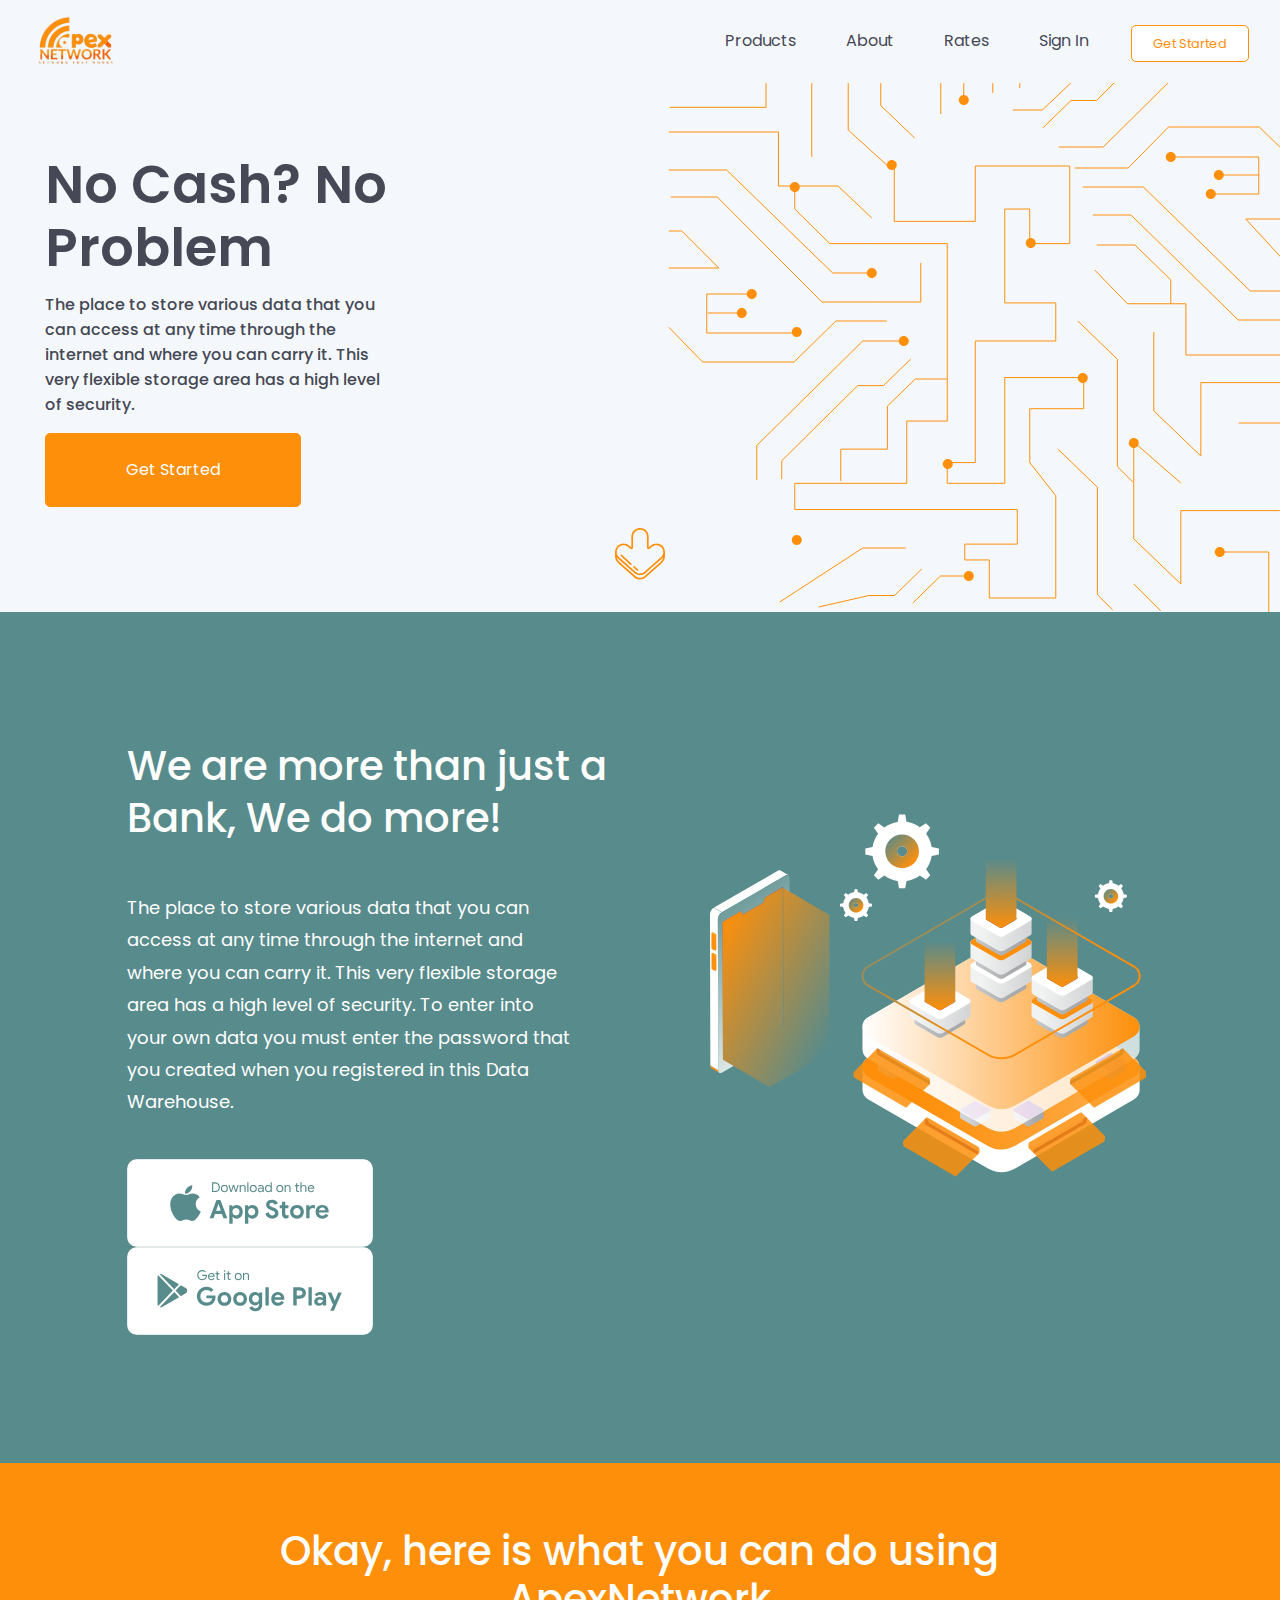
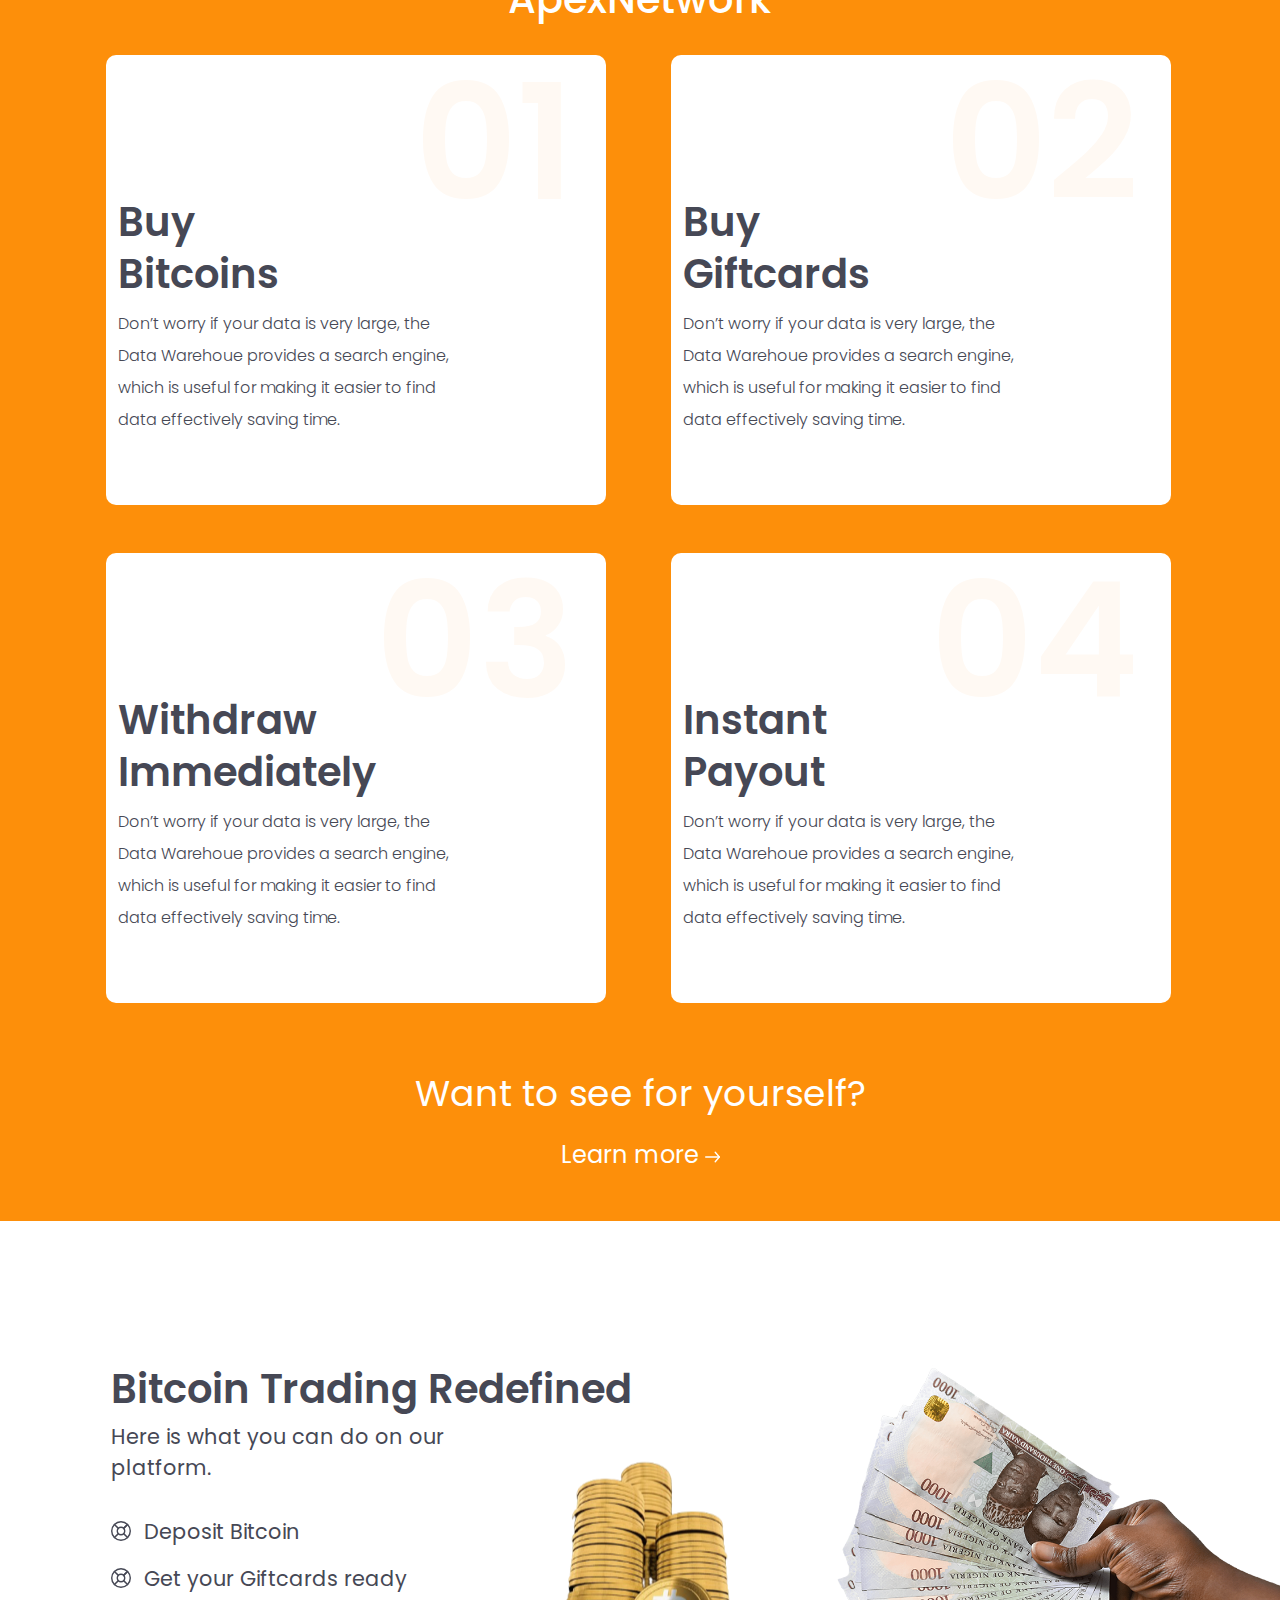
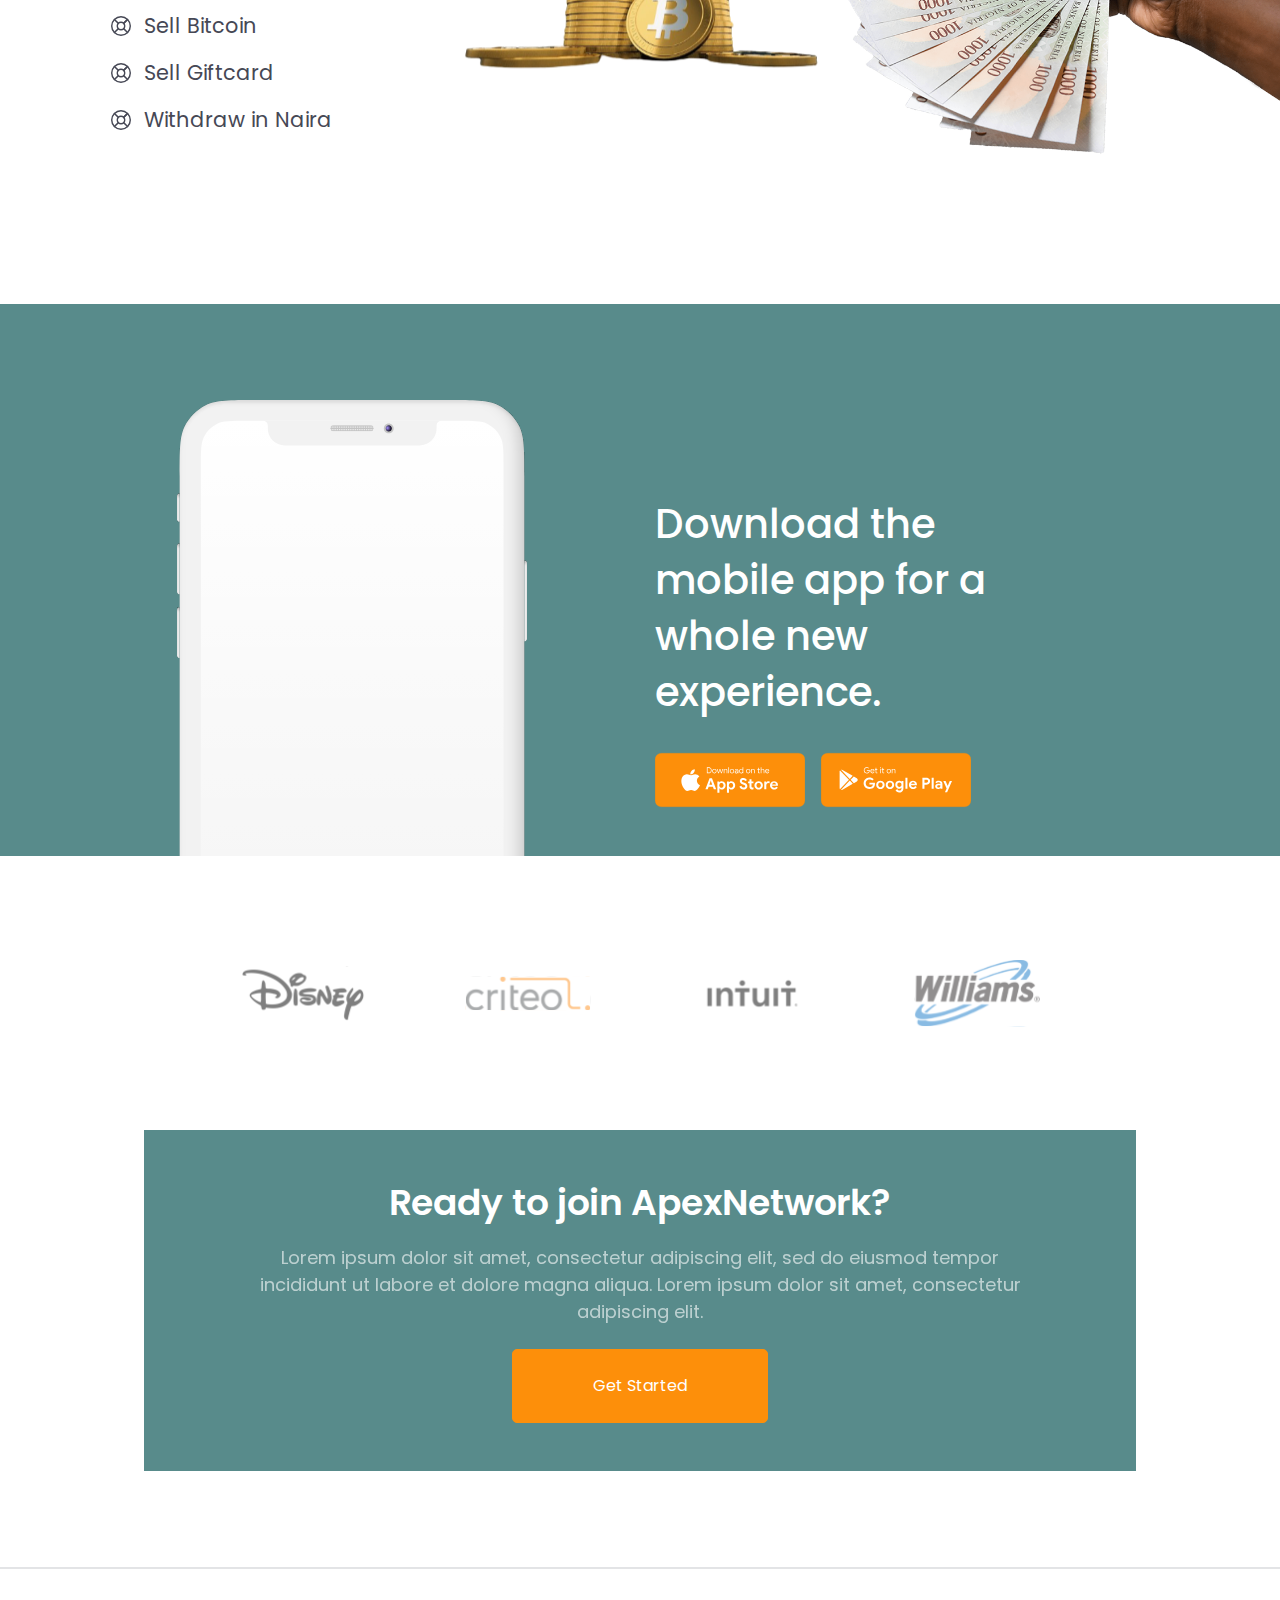
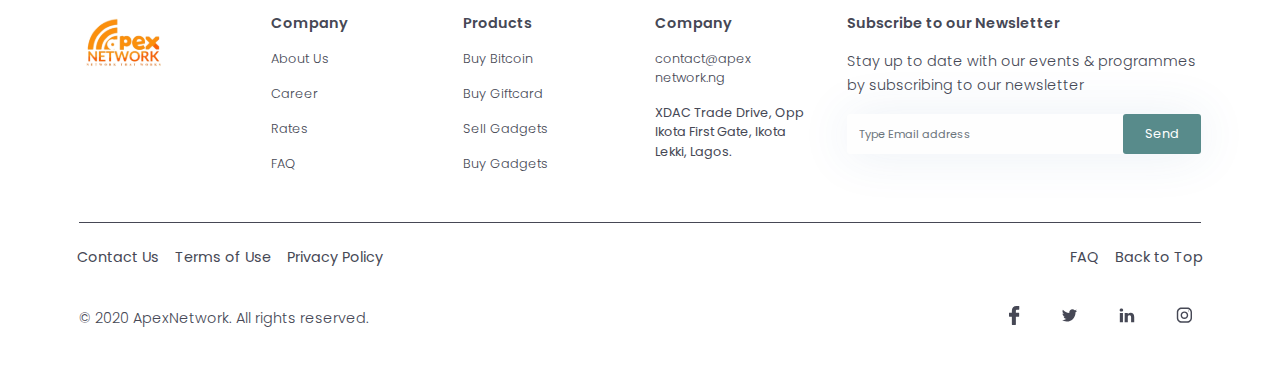
==== commit 426d17c5: "refactor code" ====
--- a/index.html
+++ b/index.html
@@ -28,7 +28,7 @@
         <div class="container">
           <!-- Logo -->
           <a class="navbar-brand" href="./index.html"
-            ><img src="./assets/images/logo/logo.svg" class="logo" alt=""
+            ><img src="./assets/images/logo/logo.svg" class="logo" alt="Logo"
           /></a>
 
           <!-- Mobile Toggler -->
@@ -49,9 +49,7 @@
           <div class="collapse navbar-collapse" id="navbarTogglerDemo02">
             <ul class="navbar-nav mt-2 mt-lg-0 ml-auto">
               <li class="nav-item">
-                <a class="nav-link" href="./product.html"
-                  >Products<span class="sr-only">(current)</span></a
-                >
+                <a class="nav-link" href="./product.html">Products</a>
               </li>
               <li class="nav-item">
                 <a class="nav-link" href="./about.html">About</a>
@@ -393,7 +391,6 @@
           ></path>
         </svg>
       </div>
-      <!-- <img src="./assets/images/hero-img.svg" alt="" class="hero-img mobile" /> -->
 
       <!-- Desktop -->
       <div class="hero-content-wrapper desktop">
@@ -409,7 +406,6 @@
         </div>
 
         <!-- Hero Image -->
-        <!-- <img src="./assets/images/hero-img.svg" alt="Network" class="desktop-hero-img" /> -->
         <div class="desktop-hero-img">
           <svg
             width="632"
@@ -1822,7 +1818,7 @@
 
     <!-- ** Guide Section ** -->
     <section id="guide">
-      <div class="container">
+      <div class="container" id="guides">
         <div class="row">
           <div class="col-md-12">
             <h2 class="guide-top-heading text-center">
@@ -2541,7 +2537,7 @@
                 <a href="" class="footer-link">Rates</a>
               </li>
               <li class="footer-link-item">
-                <a href="" class="footer-link">Mobile</a>
+                <a href="" class="footer-link">FAQ</a>
               </li>
               <li class="footer-link-item mobile">
                 <a href="./terms.html" class="footer-link">Terms of Use</a>
@@ -2579,13 +2575,10 @@
                 >
               </li>
               <li class="footer-link-item">
-                <a href="" class="footer-link footer-special address"
+                <a href="#!" class="footer-link footer-special address"
                   >XDAC Trade Drive, Opp Ikota First Gate, Ikota Lekki,
                   Lagos.</a
                 >
-              </li>
-              <li class="footer-link-item mobile">
-                <a href="" class="footer-link footer-special">FAQ</a>
               </li>
             </ul>
           </div>
--- a/assets/css/style.css
+++ b/assets/css/style.css
@@ -2245,6 +2245,10 @@
   font-size: 0.9rem;
 }
 
+.nav-link.active {
+  color: #fd8f0a;
+}
+
 .btn-get-started {
   font-size: 0.8rem;
   background: #ffffff;
@@ -2408,8 +2412,8 @@
   position: relative;
   color: #464855;
   padding: 0.5rem;
-  -webkit-transition: 0.3s ease;
-  transition: 0.3s ease;
+  -webkit-transition: all 0.8s ease;
+  transition: all 0.8s ease;
 }
 
 .guide-card:hover {
@@ -2632,6 +2636,11 @@
 
 .footer-special {
   font-weight: normal;
+}
+
+.footer-special:hover {
+  text-decoration: none;
+  color: #464855;
 }
 
 .custom-input {
@@ -2786,6 +2795,10 @@
   color: #ffffff;
 }
 
+#header.bg-second .nav-link.active {
+  color: #fd8f0a;
+}
+
 #header.bg-second .nav-link:hover {
   color: #fd8f0a;
 }
@@ -2828,6 +2841,13 @@
 #footer.bg-second .social-icon {
   -webkit-filter: invert(100%) sepia(100%) saturate(0%) hue-rotate(288deg) brightness(102%) contrast(102%);
           filter: invert(100%) sepia(100%) saturate(0%) hue-rotate(288deg) brightness(102%) contrast(102%);
+}
+
+@media screen and (min-width: 600px) and (max-width: 767px) {
+  .trade-money {
+    width: 130%;
+    margin-right: -5.5rem;
+  }
 }
 
 @media screen and (min-width: 768px) {
@@ -2939,9 +2959,14 @@
     width: 300px;
     margin-left: 1.3rem;
   }
+  .trade-img {
+    width: 250px;
+  }
   .trade-money {
-    padding-right: 0rem;
-    width: 310px;
+    width: 320px;
+    height: auto;
+    margin-right: 0;
+    margin-left: 5rem;
   }
   #app {
     padding: 5rem 0 0;
@@ -3045,6 +3070,15 @@
   }
 }
 
+@media screen and (min-width: 800px) {
+  .trade-money {
+    width: 332px;
+    height: auto;
+    margin-right: 0;
+    margin-left: 6.5rem;
+  }
+}
+
 @media screen and (min-width: 991px) {
   .container {
     max-width: 90%;
@@ -3157,13 +3191,13 @@
     margin-right: 0.8rem;
   }
   .trade-img {
+    width: 350px;
+  }
+  .trade-money {
     width: 400px;
-  }
-  .trade-money {
-    margin-top: 0;
-    width: 400px;
-    margin-right: -3rem;
-    padding-right: 0;
+    height: auto;
+    margin-right: 0;
+    margin-left: 6rem;
   }
   #app {
     padding: 6rem 0 0;
@@ -3297,8 +3331,10 @@
     margin-left: 0rem;
   }
   .trade-money {
-    width: 500px;
-    margin-top: -2rem;
+    width: 470px;
+    height: auto;
+    margin-right: 0;
+    margin-left: 6rem;
   }
   .app-heading {
     font-size: 2.5rem;
@@ -3443,15 +3479,13 @@
     margin-right: 0.8rem;
   }
   .trade-img {
-    width: 499px;
+    width: 408px;
   }
   .trade-money {
-    margin-top: 0;
-    width: 500px;
+    width: 576px;
+    height: auto;
     margin-right: 0;
-    padding-right: 0;
-    height: auto;
-    display: block;
+    margin-left: 3rem;
   }
   .app-heading {
     font-size: 3rem;
@@ -3489,9 +3523,32 @@
   #join {
     width: 800px;
   }
+}
+
+@media screen and (min-width: 1500px) {
   .trade-money {
-    margin-left: auto;
-    margin-right: -5rem;
+    width: 612px;
+    height: auto;
+    margin-right: 0;
+    margin-left: 7rem;
+  }
+}
+
+@media screen and (min-width: 1600px) {
+  .trade-money {
+    width: 657px;
+    height: auto;
+    margin-right: 0;
+    margin-left: 12rem;
+  }
+}
+
+@media screen and (min-width: 1700px) {
+  .trade-money {
+    width: 730px;
+    height: auto;
+    margin-right: 0;
+    margin-left: 20rem;
   }
 }
 
@@ -3507,10 +3564,6 @@
   .desktop-hero-img svg {
     width: 100%;
   }
-  .trade-money {
-    width: 400px;
-    margin-right: -19.5rem;
-  }
 }
 
 @media screen and (min-width: 2000px) {
@@ -3527,8 +3580,10 @@
     width: 100%;
   }
   .trade-money {
-    width: 700px;
-    margin-right: -23.5rem;
+    width: 767px;
+    height: auto;
+    margin-right: 0;
+    margin-left: 25rem;
   }
 }
 
@@ -3573,3 +3628,15 @@
     margin: -5rem 0 -9rem;
   }
 }
+
+@media screen and (min-width: 426px) and (max-width: 767px) {
+  .hero-img {
+    margin: 6.5rem 0 -4rem;
+  }
+  .hero-img svg {
+    width: 80%;
+  }
+  .trade-money {
+    width: 100%;
+  }
+}
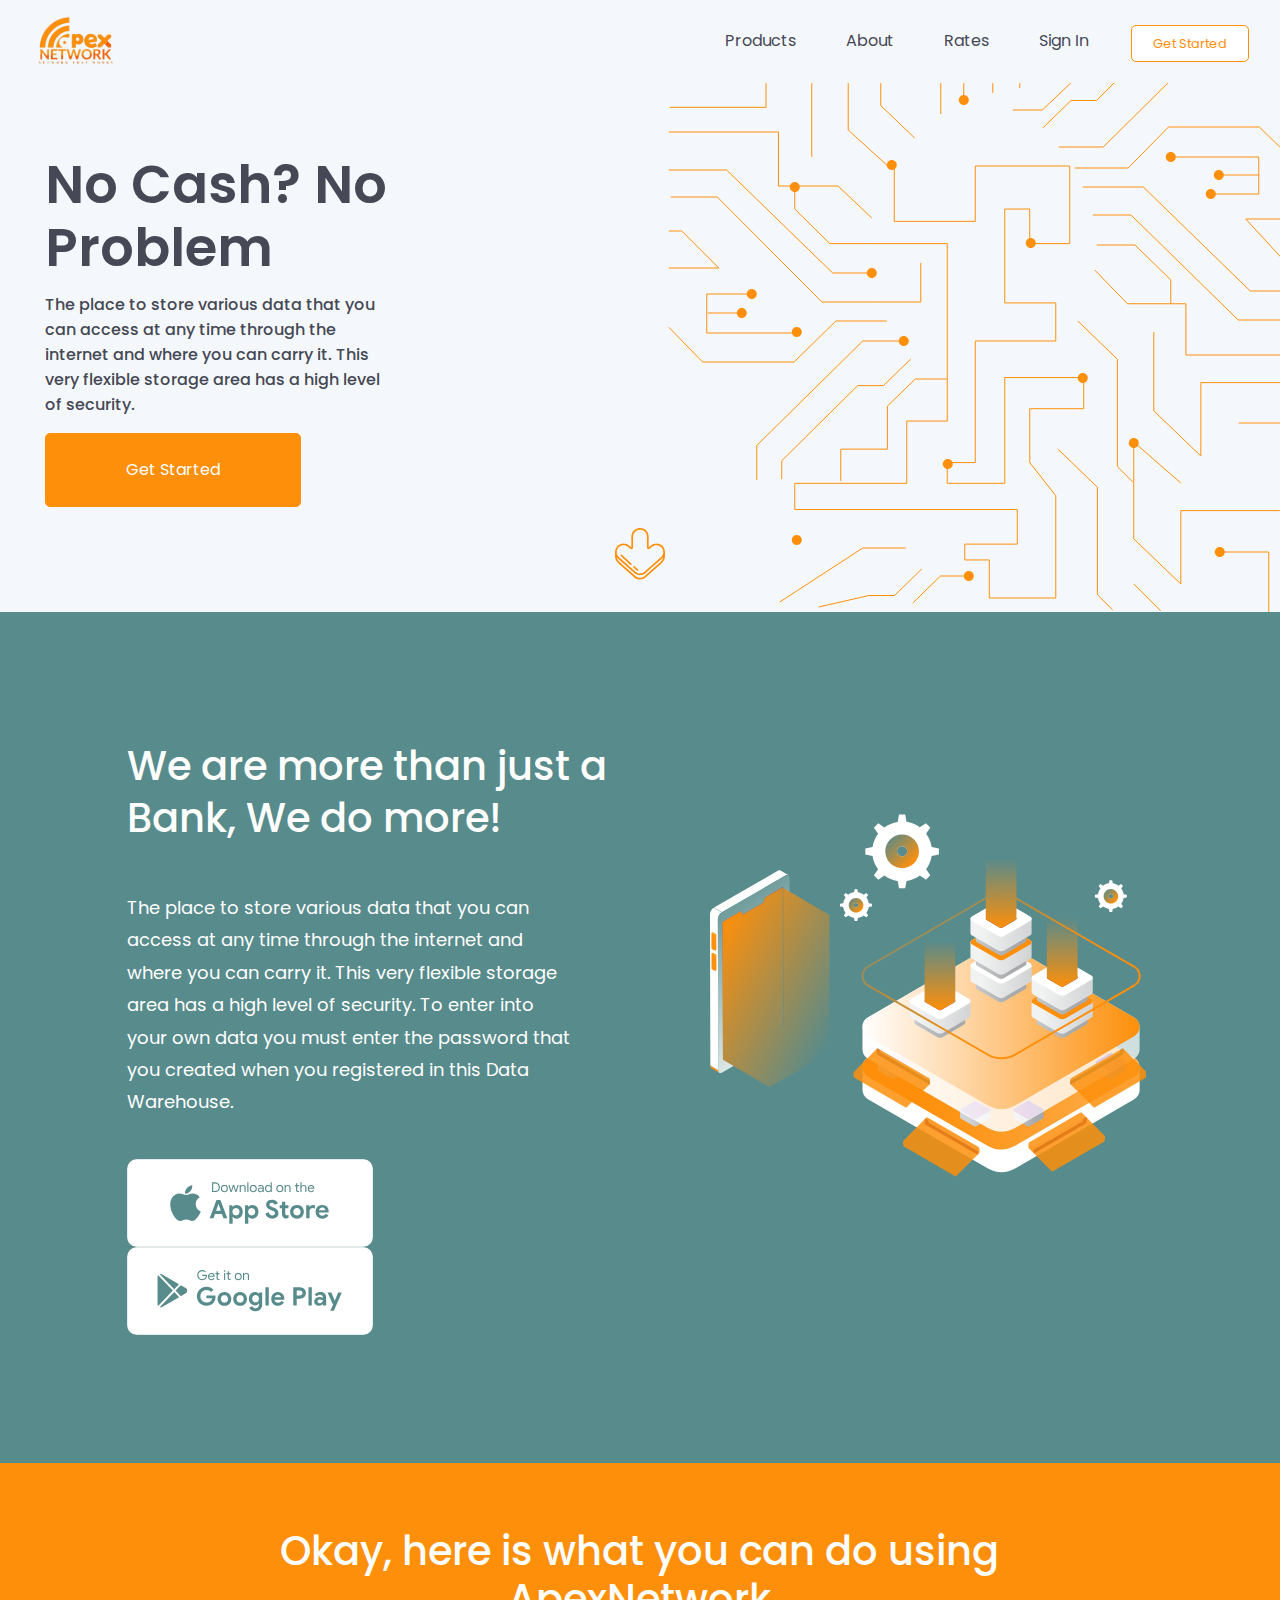
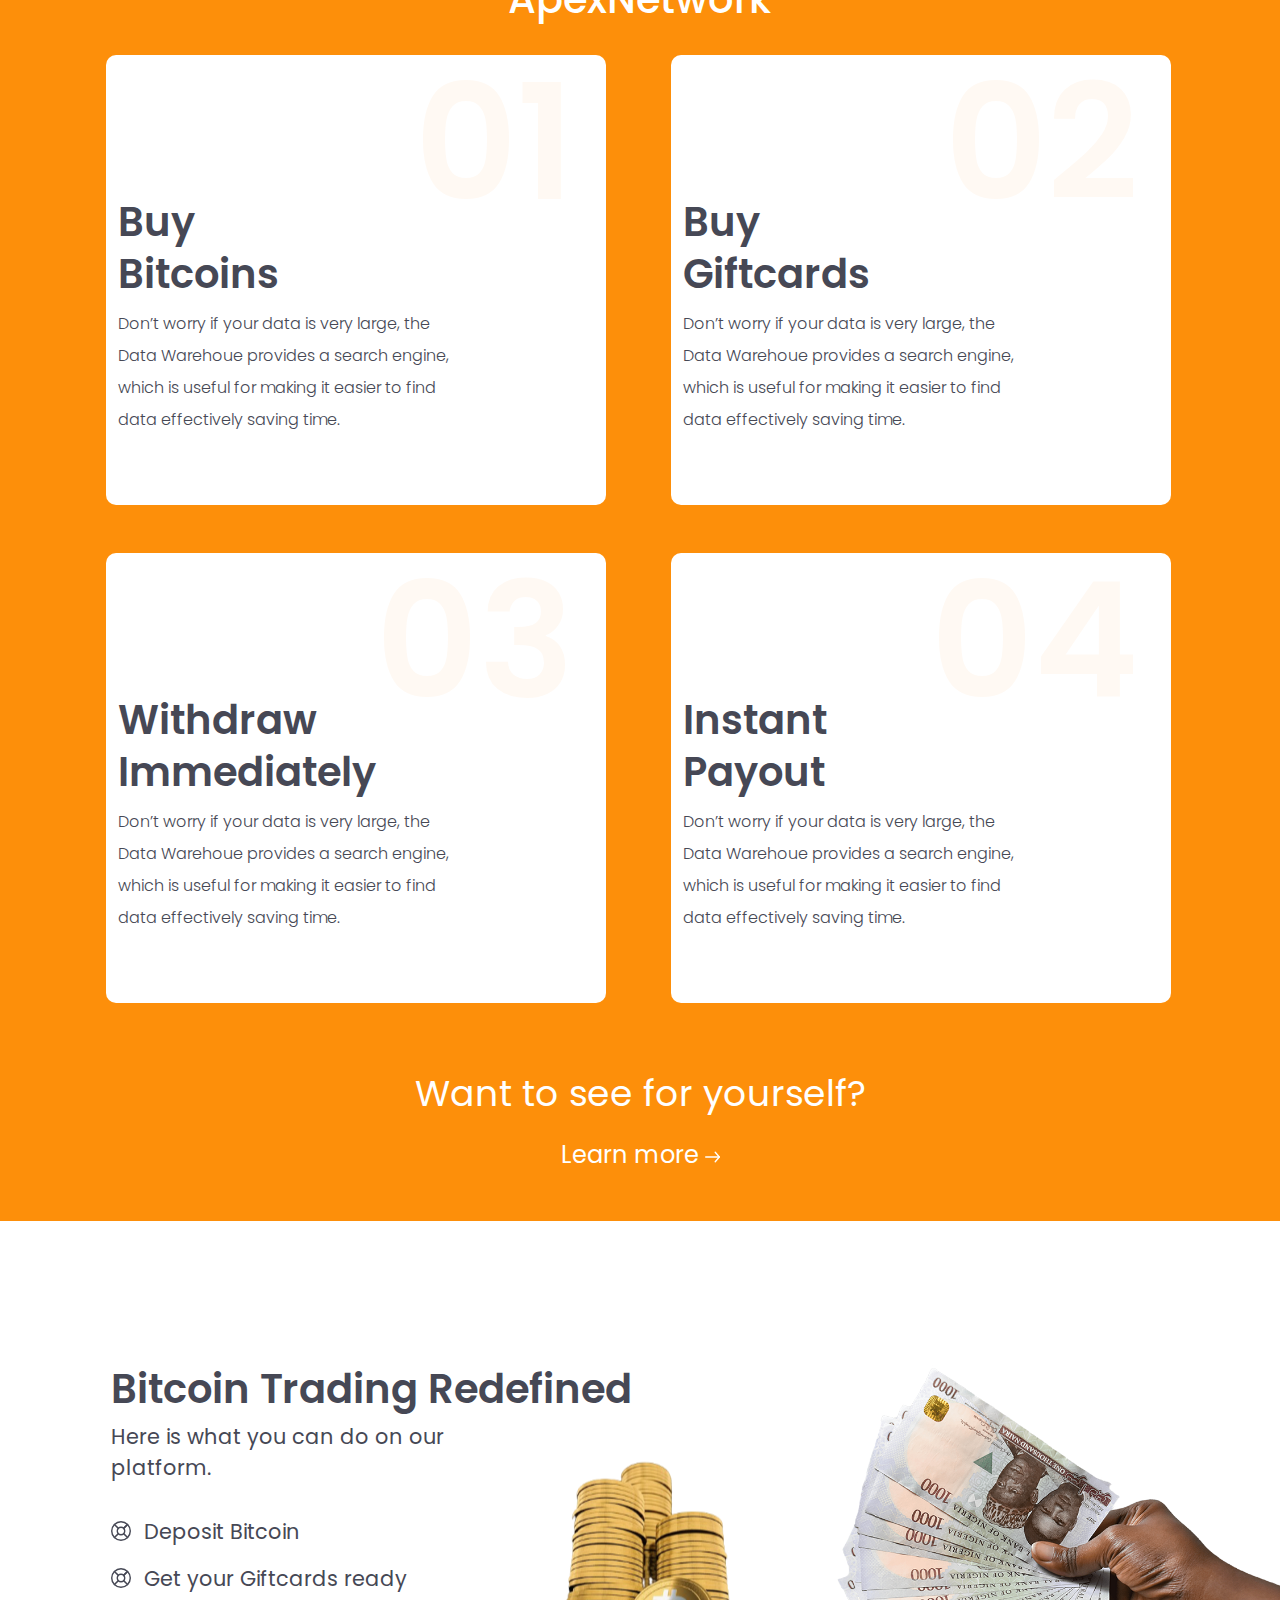
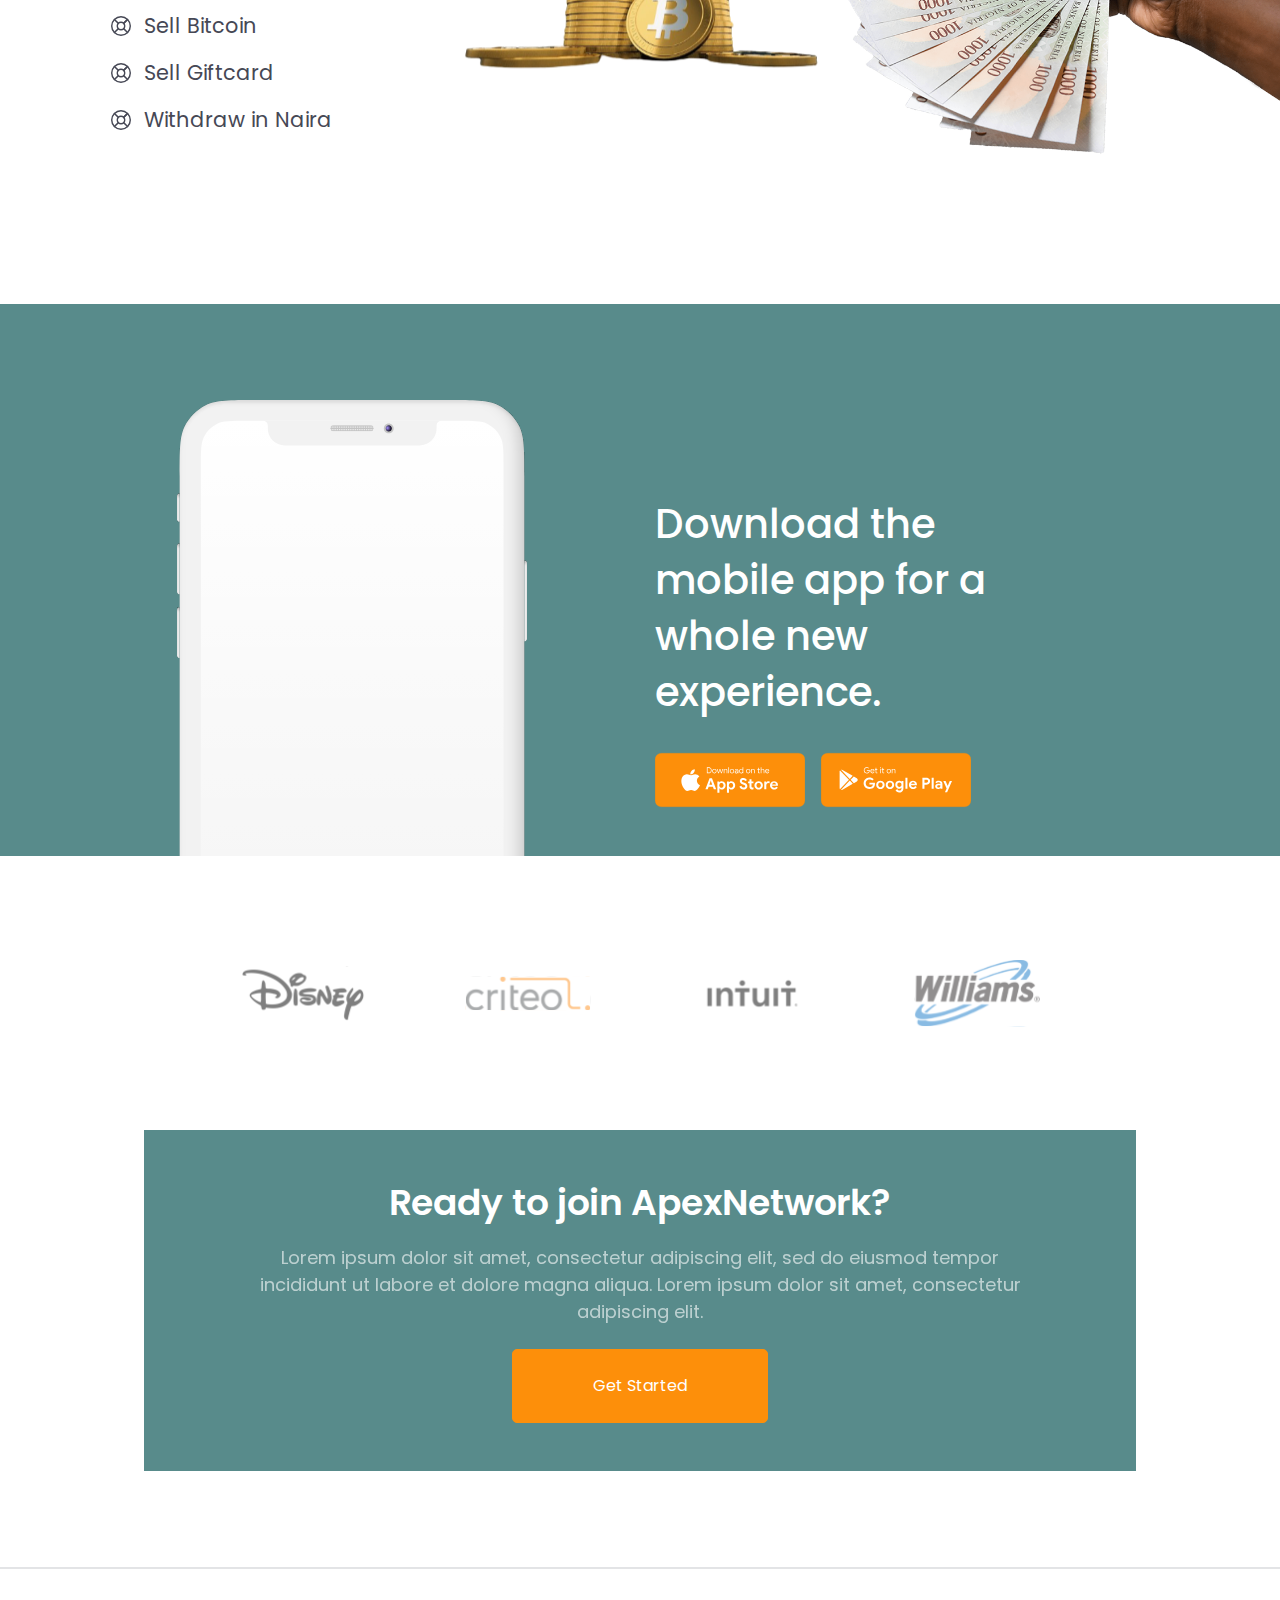
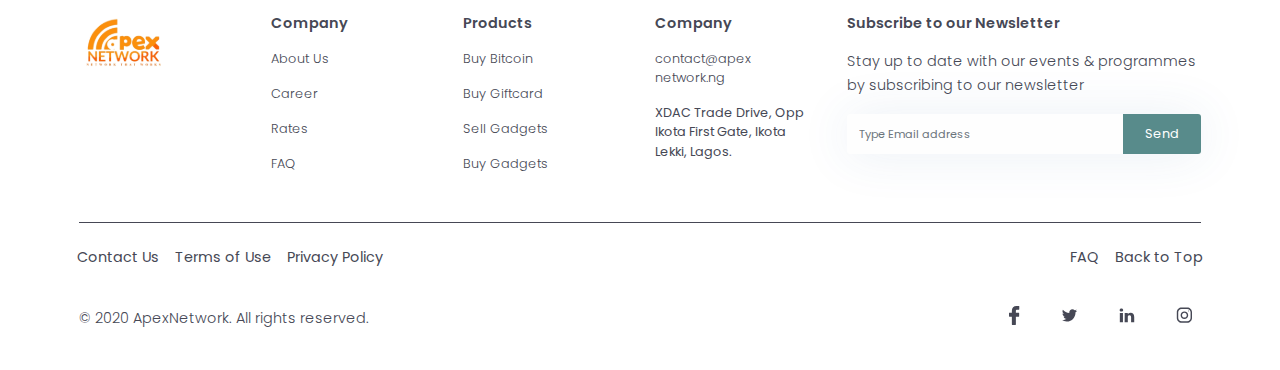
==== commit 15d08736: "add faq page" ====
--- a/index.html
+++ b/index.html
@@ -39,7 +39,7 @@
             data-target="#navbarTogglerDemo02"
             aria-controls="navbarTogglerDemo02"
             aria-expanded="false"
-            style="outline: 0;"
+            style="outline: 0"
             aria-label="Toggle navigation"
           >
             <span class="bar"></span>
@@ -1894,9 +1894,7 @@
         </div>
         <div class="row mt-3">
           <div class="col-md-12 text-center">
-            <p class="guide-bottom-text">
-              Want to see for yourself?
-            </p>
+            <p class="guide-bottom-text">Want to see for yourself?</p>
             <a href="" class="learn-more text-white"
               >Learn more
               <svg
@@ -2469,32 +2467,28 @@
               class="partner"
               type="image/svg+xml"
               data="./assets/images/partners/disney.svg"
-            >
-            </object>
+            ></object>
           </li>
           <li class="partner-item">
             <object
               class="partner"
               type="image/svg+xml"
               data="./assets/images/partners/criteo.svg"
-            >
-            </object>
+            ></object>
           </li>
           <li class="partner-item">
             <object
               class="partner"
               type="image/svg+xml"
               data="./assets/images/partners/intuit.svg"
-            >
-            </object>
+            ></object>
           </li>
           <li class="partner-item">
             <object
               class="partner"
               type="image/svg+xml"
               data="./assets/images/partners/williams.svg"
-            >
-            </object>
+            ></object>
           </li>
         </ul>
       </div>
@@ -2531,13 +2525,13 @@
                 <a href="./about.html" class="footer-link">About Us</a>
               </li>
               <li class="footer-link-item">
-                <a href="" class="footer-link">Career</a>
+                <a href="./career.html" class="footer-link">Career</a>
               </li>
               <li class="footer-link-item">
-                <a href="" class="footer-link">Rates</a>
+                <a href="./rate.html" class="footer-link">Rates</a>
               </li>
               <li class="footer-link-item">
-                <a href="" class="footer-link">FAQ</a>
+                <a href="./faq.html" class="footer-link">FAQ</a>
               </li>
               <li class="footer-link-item mobile">
                 <a href="./terms.html" class="footer-link">Terms of Use</a>
@@ -2611,7 +2605,7 @@
           <div class="footer-hr-left text-left">
             <ul class="footer-hr-links">
               <li class="hr-link-item">
-                <a href="#" class="hr-link">Contact Us</a>
+                <a href="./contact.html" class="hr-link">Contact Us</a>
               </li>
               <li class="hr-link-item">
                 <a href="./terms.html" class="hr-link">Terms of Use</a>
@@ -2647,8 +2641,7 @@
                     class="social-icon"
                     type="image/svg+xml"
                     data="./assets/images/icons/facebook.svg"
-                  >
-                  </object>
+                  ></object>
                 </a>
               </li>
 
@@ -2658,8 +2651,7 @@
                     class="social-icon"
                     type="image/svg+xml"
                     data="./assets/images/icons/twitter.svg"
-                  >
-                  </object>
+                  ></object>
                 </a>
               </li>
 
@@ -2669,8 +2661,7 @@
                     class="social-icon"
                     type="image/svg+xml"
                     data="./assets/images/icons/linkedIn.svg"
-                  >
-                  </object>
+                  ></object>
                 </a>
               </li>
 
@@ -2680,8 +2671,7 @@
                     class="social-icon"
                     type="image/svg+xml"
                     data="./assets/images/icons/instagram.svg"
-                  >
-                  </object>
+                  ></object>
                 </a>
               </li>
             </ul>
--- a/assets/css/style.css
+++ b/assets/css/style.css
@@ -2218,16 +2218,16 @@
   transition: 0.3s ease;
 }
 
-.navbar-toggler[aria-expanded='true'] .bar {
+.navbar-toggler[aria-expanded="true"] .bar {
   background: transparent;
 }
 
-.navbar-toggler[aria-expanded='true'] .bar::before {
+.navbar-toggler[aria-expanded="true"] .bar::before {
   -webkit-transform: rotate(45deg) translateY(11px);
           transform: rotate(45deg) translateY(11px);
 }
 
-.navbar-toggler[aria-expanded='true'] .bar::after {
+.navbar-toggler[aria-expanded="true"] .bar::after {
   -webkit-transform: rotate(-45deg) translateY(-12px);
           transform: rotate(-45deg) translateY(-12px);
 }
@@ -2675,6 +2675,8 @@
   font-size: 0.8rem;
   padding: 0.6rem 1.3rem;
   border-radius: 3px;
+  border-top-left-radius: 0;
+  border-bottom-left-radius: 0;
 }
 
 .custom-input .custom-btn:hover {
@@ -2787,7 +2789,7 @@
   background: #ffffff;
 }
 
-#header.bg-second .navbar-toggler[aria-expanded='true'] .bar {
+#header.bg-second .navbar-toggler[aria-expanded="true"] .bar {
   background: transparent;
 }
 
@@ -3640,3 +3642,4 @@
     width: 100%;
   }
 }
+/*# sourceMappingURL=style.css.map */